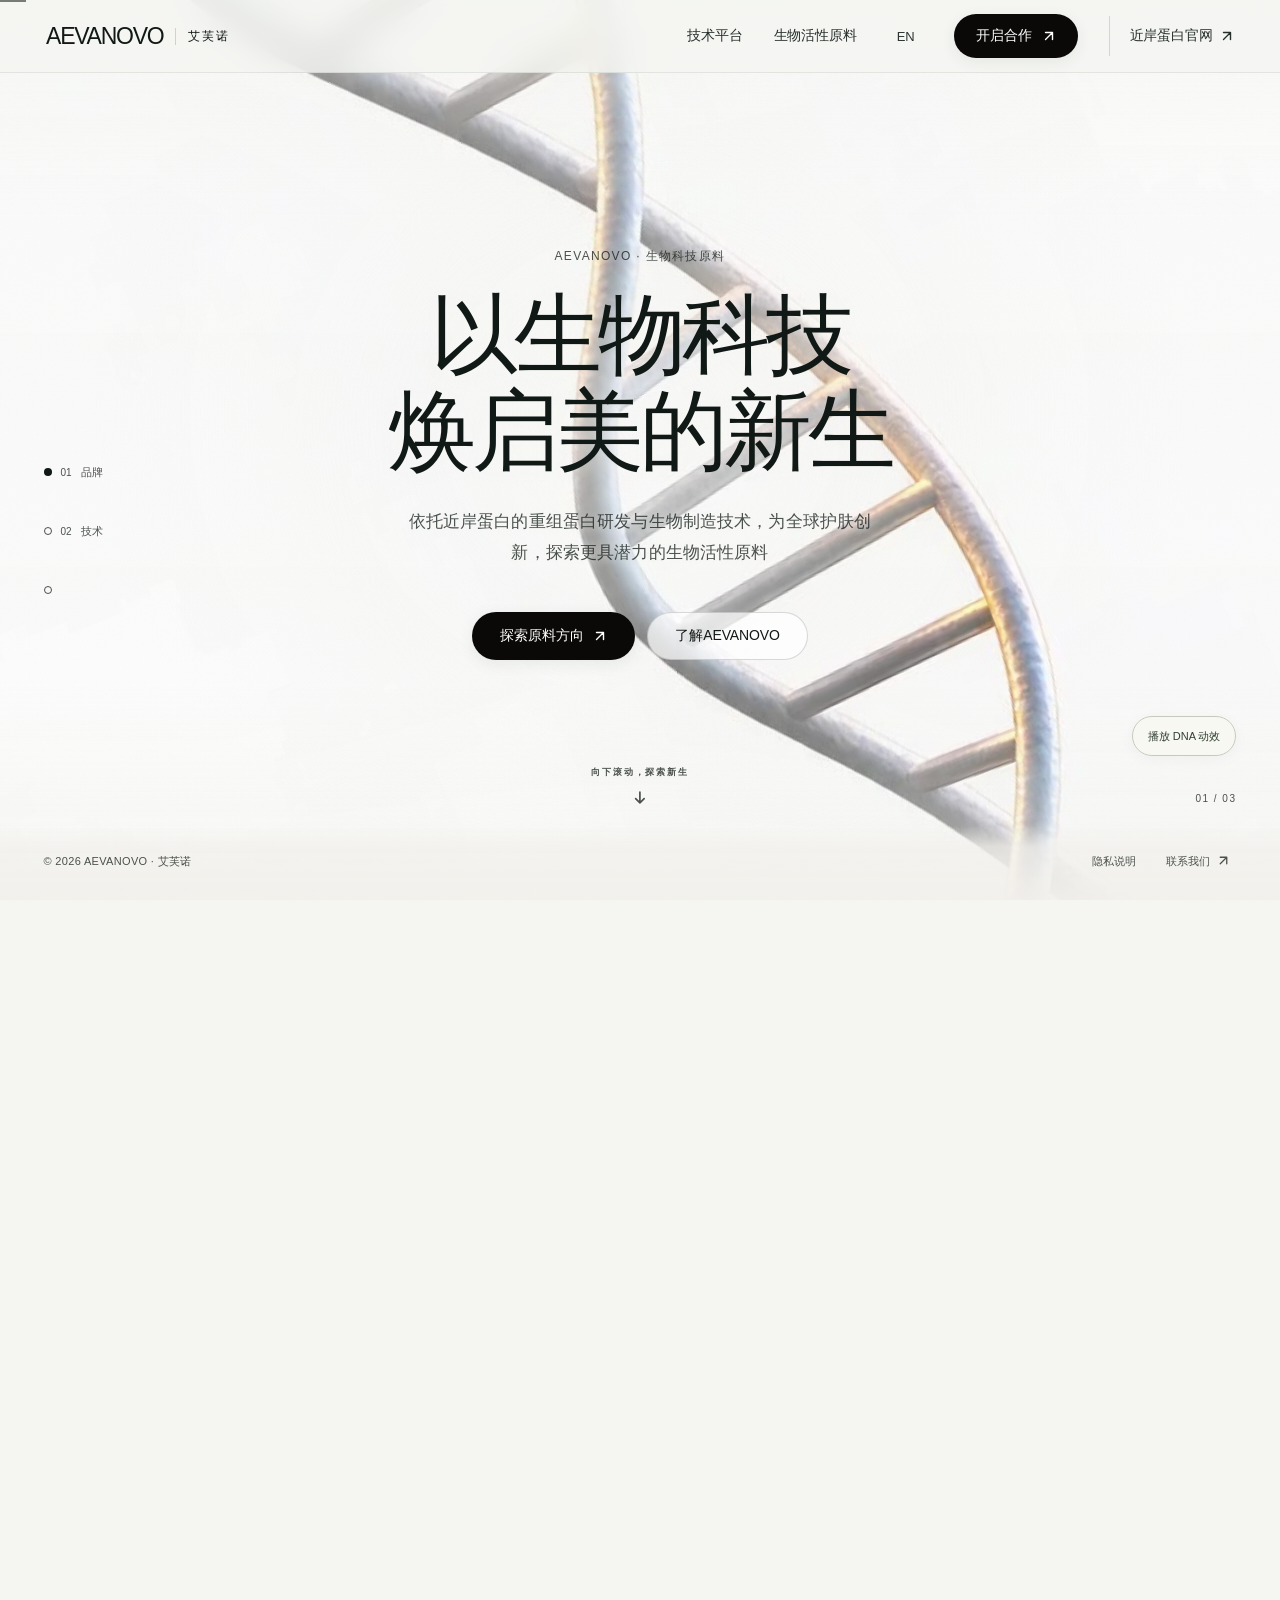
==== index.html @ e42c36a6 "Use supplied artwork as the brand introduction background Display the supplied DNA artwork behind th" ====
<!DOCTYPE html>
<html lang="zh-CN"><head>
<meta charset="UTF-8"><meta name="viewport" content="width=device-width, initial-scale=1, viewport-fit=cover">
<meta name="description" content="AEVANOVO 艾芙诺，依托近岸蛋白重组蛋白研发与生物制造技术，面向全球化妆品、功效护肤及医美原料市场的生物科技原料品牌。">
<title>AEVANOVO 艾芙诺 — Biotechnology, Beautifully Reimagined</title>


<style>
:root{--fg:#0d0c0b;--fg-soft:rgba(13,12,11,.64);--fg-faint:rgba(13,12,11,.48);--shade:#f2f0ec;--rule:rgba(13,12,11,.16);--ease:cubic-bezier(.22,.61,.36,1);--pill-bg:#0a0908;--pill-fg:#fff}*{box-sizing:border-box;margin:0}html{-webkit-text-size-adjust:100%}body{background:var(--shade);color:var(--fg);font-family:'Avenir Next','Helvetica Neue','PingFang SC','Microsoft YaHei',sans-serif;font-weight:400;-webkit-font-smoothing:antialiased;-moz-osx-font-smoothing:grayscale;overflow-x:hidden}button,input,select,textarea{font:inherit}a{color:inherit}button{cursor:pointer}button:focus-visible,a:focus-visible,input:focus-visible,select:focus-visible,textarea:focus-visible{outline:2px solid var(--fg);outline-offset:4px}button{color:var(--fg)}.stage{position:fixed;inset:0;z-index:0;overflow:hidden;background:radial-gradient(ellipse at 55% 40%,#fff8,#e6e1d6)}.stage{--model-rest-angle:-22;--model-rest-zoom:1.16}.stage::after{content:'';position:absolute;inset:0;pointer-events:none;background:radial-gradient(ellipse 38vmax 38vmax at var(--model-light-x,50%) var(--model-light-y,50%),rgba(255,255,255,var(--model-glow,.24)),rgba(255,255,255,0) 70%)}@media(max-width:720px){.stage{--model-rest-angle:-18;--model-rest-zoom:1.10}}.veil{position:absolute;inset:0;pointer-events:none;background:linear-gradient(to bottom,rgba(242,240,236,.62) 0%,rgba(242,240,236,.12) 22%,rgba(242,240,236,.12) 78%,rgba(242,240,236,.66) 100%),radial-gradient(100% 80% at 50% 48%,rgba(242,240,236,0) 0%,rgba(242,240,236,.34) 100%),rgba(242,240,236,.20)}.grain{position:absolute;inset:-50%;opacity:.13;mix-blend-mode:multiply;pointer-events:none;background-image:url("data:image/svg+xml;utf8,%3Csvg xmlns='http://www.w3.org/2000/svg' width='140' height='140'%3E%3Cfilter id='n'%3E%3CfeTurbulence type='fractalNoise' baseFrequency='.85' numOctaves='3'/%3E%3C/filter%3E%3Crect width='140' height='140' filter='url(%23n)' opacity='.5'/%3E%3C/svg%3E")}.chrome{position:fixed;left:0;right:0;top:0;z-index:40;display:flex;align-items:center;justify-content:space-between;gap:12px;padding:max(14px,calc(env(safe-area-inset-top,0px) + 12px)) clamp(16px,3.4vw,44px) 14px;background:linear-gradient(to bottom,rgba(242,240,236,.94) 0%,rgba(242,240,236,.78) 72%,rgba(242,240,236,0) 100%)}.mark{text-decoration:none;display:flex;align-items:center;gap:12px;min-width:0;flex-shrink:1}.mark-name{font-size:23px;font-weight:500;letter-spacing:-.055em}.mark-cn{border-left:1px solid var(--rule);padding-left:12px;font-size:12px;letter-spacing:.15em}.nav{display:flex;align-items:center;gap:clamp(14px,2.4vw,32px);flex-shrink:0}.nav a:not(.pill),.lang{color:var(--fg);text-decoration:none;font-size:13px;letter-spacing:-.008em;opacity:.88;transition:opacity .3s var(--ease)}.lang{background:none;border:0;min-height:38px}.nav a:hover{opacity:1}.pill{display:inline-flex;align-items:center;justify-content:center;gap:15px;height:40px;padding:0 21px;border-radius:999px;background:var(--pill-bg);color:var(--pill-fg);font-size:14px;font-weight:500;letter-spacing:-.008em;text-decoration:none;white-space:nowrap;opacity:1;border:1px solid rgba(10,9,8,.12);box-shadow:0 1px 0 #ffffff1a inset;-webkit-text-fill-color:var(--pill-fg);transition:transform .4s var(--ease),background .3s var(--ease),color .3s var(--ease)}.nav .pill{color:#fff;-webkit-text-fill-color:#fff}.pill:hover,.pill:focus-visible{transform:translateY(-2px);background:#000;color:#fff;-webkit-text-fill-color:#fff}.pill:focus-visible{outline:2px solid var(--fg);outline-offset:2px}.foot{position:fixed;bottom:0;left:0;right:0;z-index:40;display:flex;justify-content:space-between;align-items:center;gap:20px;padding:14px clamp(16px,3.4vw,44px) max(16px,calc(env(safe-area-inset-bottom,0px) + 12px));font-size:10px;line-height:1.45;letter-spacing:.03em;color:var(--fg-soft);background:linear-gradient(to top,rgba(242,240,236,.92) 0%,rgba(242,240,236,.72) 72%,rgba(242,240,236,0) 100%)}.foot button{font-size:10px;background:none;border:0;min-height:36px;color:var(--fg-soft)}.foot-links{display:flex;gap:18px}.meter{position:fixed;top:0;left:0;z-index:50;height:2px;width:100%;transform:scaleX(0);transform-origin:0 50%;background:var(--fg);opacity:.55}.panels{position:fixed;inset:0;z-index:20;pointer-events:none}.panel{position:absolute;inset:0;display:flex;flex-direction:column;align-items:center;justify-content:center;text-align:center;padding:max(104px,calc(env(safe-area-inset-top,0px) + 88px)) clamp(20px,5vw,60px) max(96px,calc(env(safe-area-inset-bottom,0px) + 80px));opacity:0;will-change:opacity,transform}.eyebrow{display:flex;align-items:center;justify-content:center;flex-wrap:wrap;gap:6px 12px;font-size:11px;letter-spacing:.12em;color:var(--fg-soft);margin-bottom:clamp(16px,2vw,22px);max-width:min(65ch,100%);text-align:center}h1,.display{font-weight:400;font-size:clamp(34px,6.9vw,99px);line-height:1.09;letter-spacing:-.045em;max-width:15ch;text-wrap:balance}.sub{margin-top:clamp(18px,2.2vw,28px);font-size:clamp(14px,1.1vw,17px);line-height:1.8;letter-spacing:.008em;color:var(--fg-soft);max-width:min(50ch,100%);text-wrap:pretty}.cta{margin-top:clamp(28px,3.4vw,44px);width:100%;display:flex;justify-content:center;gap:12px}.cta .pill{height:48px;padding:0 27px;font-size:14px;max-width:min(100%,320px)}.secondary{background:#f2f0ec80;color:var(--fg);-webkit-text-fill-color:var(--fg);border-color:var(--rule);box-shadow:none}.side{position:fixed;left:clamp(16px,3.4vw,44px);top:50%;z-index:35;display:flex;flex-direction:column;gap:15px}.dot{display:flex;align-items:center;gap:12px;min-width:36px;min-height:36px;padding:0;border:0;background:none;font-size:10px;color:var(--fg-soft)}.dot:before{content:'';display:block;width:5px;height:5px;border-radius:100%;border:1px solid var(--fg-soft)}.dot.active:before{background:var(--fg)}.dot span{opacity:0;transition:opacity .2s}.dot.active span,.dot:hover span{opacity:1}.folio{position:fixed;right:clamp(16px,3.4vw,44px);bottom:96px;z-index:35;font-size:10px;color:var(--fg-soft);letter-spacing:.15em}.scroll-hint{position:fixed;left:50%;bottom:92px;transform:translateX(-50%);font-size:9px;letter-spacing:.2em;color:var(--fg-soft);z-index:30;pointer-events:none}.scroll-hint span{display:block;margin-top:10px;text-align:center;font-size:16px}.boot{position:fixed;inset:0;z-index:90;display:flex;flex-direction:column;align-items:center;justify-content:center;gap:16px;background:var(--shade);transition:opacity .7s var(--ease),visibility .7s}.boot.done{opacity:0;visibility:hidden}.boot .wordmark{font-size:28px;letter-spacing:-.05em;margin-bottom:20px}.boot p{font-size:10px;letter-spacing:.15em;color:var(--fg-faint)}.bar{width:150px;height:1px;background:var(--rule);overflow:hidden}.bar i{display:block;height:100%;width:100%;background:var(--fg);transform:scaleX(0);transform-origin:0 50%}.skip{border:0;background:none;font-size:11px;color:var(--fg-soft);min-height:36px;margin-top:8px}.track{position:relative;z-index:1;height:420vh;min-height:2400px;pointer-events:none}.modal{border:1px solid var(--rule);background:var(--shade);color:var(--fg);width:min(1000px,calc(100% - 40px));max-height:86dvh;padding:clamp(25px,5vw,60px);margin:auto;box-shadow:0 30px 100px #0002}.modal::backdrop{background:#26231f66;backdrop-filter:blur(12px)}.modal h2{font-weight:400;font-size:clamp(28px,4vw,46px);letter-spacing:-.04em;margin:10px 0 25px;line-height:1.2}.modal .kicker{font-size:10px;letter-spacing:.16em;color:var(--fg-soft)}.close{position:absolute;right:14px;top:10px;width:40px;height:40px;font-size:26px;font-weight:400;background:none;border:0}.intro-copy{font-size:14px;line-height:1.9;color:var(--fg-soft);max-width:630px}.catalog{display:grid;grid-template-columns:repeat(3,1fr);gap:26px;margin-top:35px}.ingredient{border-top:1px solid var(--rule);padding-top:22px}.ingredient .id{font-size:10px;color:var(--fg-faint);letter-spacing:.12em}.ingredient h3{font-size:21px;font-weight:400;margin:22px 0 12px}.ingredient p{font-size:12px;line-height:1.9;color:var(--fg-soft)}.ingredient .tag{display:block;font-size:9px;letter-spacing:.1em;margin:12px 0 22px;color:var(--fg-faint)}.line-button{background:none;border:0;border-bottom:1px solid var(--rule);padding:10px 0;min-height:36px;font-size:12px}.disclaimer{font-size:11px;line-height:1.8;color:var(--fg-soft);border-top:1px solid var(--rule);margin-top:30px;padding-top:18px}.science-grid{display:grid;grid-template-columns:1fr 1fr;gap:30px 45px;margin:32px 0}.science-grid article{border-top:1px solid var(--rule);padding-top:20px}.science-grid h3{font-size:18px;font-weight:400;margin-bottom:12px}.science-grid p{font-size:13px;line-height:1.9;color:var(--fg-soft)}.brand-block{border-left:1px solid var(--rule);padding-left:20px;margin:30px 0;font-size:18px;line-height:1.8}.contact-grid{display:grid;grid-template-columns:1fr 1.1fr;gap:45px;margin-top:30px}.contact-info{font-size:13px;line-height:2;color:var(--fg-soft)}.contact-info strong{font-weight:500;color:var(--fg)}.form{display:grid;grid-template-columns:1fr 1fr;gap:20px}label{font-size:12px;line-height:1.6}input,select,textarea{width:100%;background:#f2f0ec;border:0;border-bottom:1px solid var(--rule);padding:12px 0;color:var(--fg);font-size:13px;margin-top:4px;border-radius:0}textarea{min-height:80px;resize:vertical}select option{background:var(--shade)}.full{grid-column:1/-1}.output{display:none;font-size:12px;line-height:1.8;border:1px solid var(--rule);padding:16px;white-space:pre-wrap;margin-top:20px}.output.show{display:block}.form-note{font-size:10px;line-height:1.8;color:var(--fg-soft);margin-top:14px}.editor-only{display:none}.file-mode .editor-only{display:inline-block}.edit-fields{display:grid;grid-template-columns:1fr 1fr;gap:22px;margin:30px 0}.edit-fields textarea{min-height:110px;border:1px solid var(--rule);padding:12px}.editor-actions{display:flex;flex-wrap:wrap;gap:12px;position:sticky;bottom:0;background:var(--shade);padding:14px 0}.noscript{position:fixed;z-index:100;inset:0;background:var(--shade);padding:20vh 10vw;text-align:center;line-height:2}.media-failed .stage:before{content:'';position:absolute;width:55vmin;height:55vmin;left:55%;top:48%;transform:translate(-50%,-50%) rotate(-30deg);border-radius:50%;border:1px solid #c9c0ae;background:radial-gradient(circle at 30% 20%,#fff9,#e0d8c566,#a69c8533);box-shadow:inset -15px -30px 70px #aba38e44,20px 30px 90px #b4ad9633}.media-failed .veil{background:#f2f0ec66}@media(max-width:900px){.veil{background:linear-gradient(to bottom,rgba(242,240,236,.72) 0%,rgba(242,240,236,.18) 24%,rgba(242,240,236,.18) 76%,rgba(242,240,236,.74) 100%),radial-gradient(100% 80% at 50% 48%,rgba(242,240,236,0) 0%,rgba(242,240,236,.40) 100%),rgba(242,240,236,.24)}.side{left:16px}.dot span{display:none}.catalog{gap:16px}.contact-grid{gap:25px}}@media(max-width:720px){.nav a:not(.pill){display:none}.mark-name{font-size:19px}.mark-cn{display:none}.nav{gap:12px}.nav .pill{height:38px;padding:0 16px;font-size:12px}h1,.display{max-width:12ch;font-size:clamp(30px,8vw,52px);line-height:1.2}.sub{font-size:14px;max-width:31ch;line-height:1.8}.panel{padding:max(92px,calc(env(safe-area-inset-top,0px) + 76px)) 28px max(88px,calc(env(safe-area-inset-bottom,0px) + 72px))}.foot{font-size:9px}.foot .support{display:none}.foot-links{gap:10px}.side{top:auto;bottom:90px;left:20px;gap:5px}.dot{min-height:25px}.folio{bottom:90px;font-size:9px}.scroll-hint{bottom:92px;font-size:8px}.modal{width:calc(100% - 20px);max-height:90dvh;padding:32px 22px}.catalog,.science-grid,.contact-grid,.edit-fields{grid-template-columns:1fr}.catalog{gap:24px}.contact-grid{gap:25px}.form{gap:18px}.ingredient h3{margin-top:15px}.cta{flex-wrap:wrap}.cta .pill{height:44px;font-size:13px}.modal h2{font-size:32px}}@media(max-width:420px){.nav .pill{height:36px;padding:0 14px;font-size:11px}.mark-name{font-size:17px}.lang{font-size:11px}.nav{gap:8px}h1,.display{max-width:11ch;font-size:clamp(28px,8.9vw,40px)}.eyebrow{font-size:9px;letter-spacing:.06em;max-width:30ch}.cta .pill{max-width:280px;height:44px;padding:0 20px;font-size:12px}.foot{gap:8px}.foot-links{gap:6px}.form{grid-template-columns:1fr}.full{grid-column:auto}}@media(max-height:520px) and (orientation:landscape){.panel{padding:max(72px,calc(env(safe-area-inset-top,0px) + 56px)) 24px max(64px,calc(env(safe-area-inset-bottom,0px) + 48px))}h1,.display{font-size:clamp(28px,8vh,44px)}.sub{margin-top:12px;font-size:12px}.cta{margin-top:16px}.scroll-hint{display:none}.side{display:none}}@media(prefers-reduced-motion:reduce){.pill{transition:none}.boot{transition:none}}

.portfolio-links{display:flex;align-items:center;justify-content:center;flex-wrap:wrap;gap:4px 20px;max-width:780px;margin-top:22px}.portfolio-links a{font-size:11px;letter-spacing:.02em;min-height:36px;padding:8px 0;text-decoration:none;border-bottom:1px solid var(--rule);transition:color .2s}.portfolio-links a:hover{color:#000;border-color:var(--fg)}#ingredients-title~.cta{margin-top:24px}#catalog{width:min(920px,calc(100% - 40px))}.portfolio-list{margin-top:30px}.portfolio-row{border-top:1px solid var(--rule)}.portfolio-row:last-child{border-bottom:1px solid var(--rule)}.portfolio-row summary{list-style:none;display:grid;grid-template-columns:45px 1fr 24px;gap:16px;align-items:center;cursor:pointer;padding:22px 0;min-height:60px}.portfolio-row summary::-webkit-details-marker{display:none}.portfolio-number{font-size:11px;color:var(--fg-soft);align-self:start;padding-top:5px}.portfolio-title h3{font-size:24px;font-weight:400;letter-spacing:-.025em;margin:0;line-height:1.25}.portfolio-english{display:block;font-size:9px;letter-spacing:.12em;color:var(--fg-soft);margin-top:9px}.portfolio-toggle{font-size:22px;text-align:center;line-height:1;transition:transform .2s}.portfolio-row[open] .portfolio-toggle{transform:rotate(45deg)}.portfolio-content{padding:0 40px 26px 61px}.portfolio-content>p{font-size:13px;line-height:1.9;color:var(--fg-soft);max-width:620px}.portfolio-bottom{display:flex;align-items:center;justify-content:space-between;gap:20px;margin-top:15px}.portfolio-bottom .tag{font-size:9px;letter-spacing:.09em;color:var(--fg-soft)}.portfolio-bottom .line-button{flex-shrink:0}.portfolio-row:focus-within{background:#fff3}
@media(max-width:720px){.portfolio-links{max-width:340px;gap:3px 15px;margin-top:15px}.portfolio-links a{font-size:10px;min-height:36px}#ingredients-title~.sub{margin-top:18px}#ingredients-title~.cta{margin-top:20px}#catalog{width:calc(100% - 20px)}.portfolio-row summary{grid-template-columns:25px 1fr 20px;gap:10px;padding:19px 0}.portfolio-title h3{font-size:20px}.portfolio-english{font-size:8px;letter-spacing:.08em;line-height:1.6}.portfolio-content{padding:0 10px 24px 35px}.portfolio-bottom{align-items:start;flex-direction:column;gap:10px}.portfolio-list{margin-top:24px}}
@media(max-width:420px){.portfolio-links{gap:2px 12px;max-width:270px}.portfolio-links a{font-size:10px}.portfolio-title h3{font-size:18px}#ingredients-title~.sub{font-size:12px}#ingredients-title~.cta{margin-top:16px}.portfolio-content>p{font-size:12px}}
@media(max-height:520px) and (orientation:landscape){.portfolio-links{gap:0 15px;margin-top:8px}.portfolio-links a{font-size:10px;min-height:32px}#ingredients-title~.cta{margin-top:12px}}
#catalog>.close{position:sticky;top:0;float:right;margin:-14px -12px 0 0;z-index:2;background:var(--shade);border-radius:50%}
.admin-entry{font-size:10px;display:inline-flex;align-items:center;min-height:36px;text-decoration:none;color:var(--fg-soft)}

.cms-image{display:block;width:100%;max-height:300px;object-fit:contain;border-radius:12px;margin:20px 0 24px;background:rgba(255,255,255,.35)}

/* Parent company website: visible in the top navigation at every screen size. */
.chrome .nav>a.company-link{display:inline-flex;align-items:center;gap:7px;min-height:40px;padding-left:20px;border-left:1px solid var(--rule);white-space:nowrap}
@media(max-width:720px){.chrome .nav>a.company-link{display:inline-flex;padding-left:9px;gap:5px;font-size:11px;min-height:44px}}
@media(max-width:600px){.nav>.pill{display:none}}

/* Four core technology platforms — original supplied artwork, editorial layout. */
#platform{--platform-accent:#a74c25;width:min(1200px,calc(100% - 48px));max-width:none;max-height:calc(100dvh - 48px);padding:0;background:#f7f6f1;overflow-y:auto;overscroll-behavior:contain;scrollbar-gutter:stable;border-color:#d6d7cf}
#platform .platform-bar{position:sticky;top:0;z-index:5;display:flex;align-items:center;justify-content:space-between;gap:20px;min-height:62px;padding:8px clamp(22px,4vw,56px);border-bottom:1px solid #ddded6;background:#f7f6f1f5;backdrop-filter:blur(12px)}
#platform .platform-bar>span{display:flex;align-items:center;gap:12px;font-size:11px;letter-spacing:.08em;color:#50554d}
#platform .platform-bar>span>span:first-child{color:#a6a99e}
#platform .close{position:static;width:44px;height:44px;display:grid;place-items:center;flex-shrink:0;border:1px solid #dadbd3;border-radius:50%;background:#fafaf6}
#platform .close svg{width:18px;height:18px;fill:none;stroke:currentColor;stroke-width:1.3}
#platform .platform-wrap{padding:0 clamp(22px,4vw,56px)}
#platform .platform-hero{display:grid;grid-template-columns:.9fr 1.1fr;gap:clamp(32px,5vw,72px);padding:54px 0 52px;align-items:start}
#platform .platform-hero>div{width:100%;min-width:0}
#platform .kicker{max-width:none;font-size:10px;line-height:1.6;letter-spacing:.13em;color:#6d7169}
#platform h2{max-width:none;margin:20px 0 0;font-size:clamp(35px,4.2vw,55px);line-height:1.2;font-weight:400;letter-spacing:-.045em;text-wrap:balance}
#platform .platform-intro{font-size:14px;line-height:2.05;color:#51574e;padding-top:3px;text-align:justify;overflow-wrap:anywhere}
#platform .platform-overview{border-top:1px solid #d7d9cf;padding:30px 0 0}
#platform #platform-core-title{font-size:clamp(25px,3vw,34px);line-height:1.35;letter-spacing:-.035em;font-weight:400;margin:10px 0 15px}
#platform .platform-overview-copy{max-width:740px;font-size:14px;line-height:1.95;color:#596052}
#platform .platform-jumps{display:grid;grid-template-columns:repeat(4,minmax(0,1fr));margin:27px 0 0;border-top:1px solid #d7d9cf;border-bottom:1px solid #d7d9cf}
#platform .platform-jumps button{display:flex;align-items:center;gap:10px;min-width:0;min-height:68px;border:0;background:transparent;font-size:12px;line-height:1.65;text-align:left;padding:12px 14px;color:#394033;transition:background .2s ease}
#platform .platform-jumps button+button{border-left:1px solid #d7d9cf}
#platform .platform-jumps button:hover{background:#ecefe4}
#platform .platform-jump-number{font-size:10px;color:var(--platform-accent);font-variant-numeric:tabular-nums;flex-shrink:0}
#platform .platform-jumps svg{margin-left:auto;width:14px;height:14px;flex-shrink:0;fill:none;stroke:currentColor;stroke-width:1.2}
#platform .platform-story{display:grid;grid-template-columns:minmax(0,1fr) minmax(0,1fr);gap:clamp(28px,4vw,56px);padding:44px 0 48px;align-items:start;border-bottom:1px solid #d7d9cf;scroll-margin-top:86px}
#platform .platform-story:nth-child(even) .platform-figure{order:2}
#platform .platform-figure{margin:0;min-width:0;padding-top:6px}
#platform .platform-picture{aspect-ratio:16/9;position:relative;overflow:hidden;background:#e9eeef}
#platform .platform-picture img{display:block;position:absolute;width:201.5%;height:201.5%;max-width:none;object-fit:fill;left:0;top:0}
#platform .platform-picture[data-quadrant="1"] img,#platform .platform-picture[data-quadrant="3"] img{left:auto;right:0}
#platform .platform-picture[data-quadrant="2"] img,#platform .platform-picture[data-quadrant="3"] img{top:auto;bottom:0}
#platform figcaption{display:flex;justify-content:space-between;gap:14px;margin-top:12px;color:#74786f;font-size:9px;line-height:1.5;letter-spacing:.12em}
#platform .platform-copy{min-width:0}
#platform .platform-number{display:block;font-size:11px;letter-spacing:.12em;color:var(--platform-accent);font-variant-numeric:tabular-nums;margin-bottom:14px}
#platform .platform-copy h3{font-size:clamp(22px,2.2vw,28px);font-weight:400;letter-spacing:-.035em;line-height:1.4;overflow-wrap:anywhere;outline-offset:6px}
#platform .platform-english{font-size:10px;line-height:1.65;color:#68705f;margin-top:7px;letter-spacing:.03em}
html[lang="en"] #platform .platform-english{display:none}
#platform .platform-tagline{color:var(--platform-accent);font-size:15px;line-height:1.75;margin:22px 0 14px}
#platform .platform-description{font-size:14px;line-height:2;color:#4f5749;overflow-wrap:anywhere}
#platform .platform-keywords{border-top:1px solid #dde0d4;padding-top:16px;margin-top:23px}
#platform .platform-keywords-label{display:block;font-size:9px;letter-spacing:.1em;color:#767d6e;margin-bottom:8px}
#platform .platform-keywords p{font-size:11px;line-height:1.9;color:#555d4c;overflow-wrap:anywhere}
#platform .platform-outro{display:flex;justify-content:space-between;align-items:center;gap:30px;padding:40px 0 45px}
#platform .platform-outro h3{font-size:23px;font-weight:400;line-height:1.5;letter-spacing:-.025em;margin-top:10px}
#platform .platform-outro .pill{min-height:46px;height:auto;white-space:normal;padding:12px 22px;text-align:center;flex-shrink:0}
@media(max-width:900px){#platform .platform-jumps{grid-template-columns:repeat(2,minmax(0,1fr))}#platform .platform-jumps button:nth-child(3){border-left:0}#platform .platform-jumps button:nth-child(n+3){border-top:1px solid #d7d9cf}#platform .platform-hero{grid-template-columns:1fr;gap:25px}#platform .platform-intro{max-width:800px}#platform .platform-story{gap:28px}}
@media(max-width:720px){#platform{width:calc(100% - 16px);max-height:calc(100dvh - 24px)}#platform .platform-bar{padding:8px 20px;min-height:60px}#platform .platform-bar>span{font-size:10px;gap:9px}#platform .platform-wrap{padding:0 22px}#platform .platform-hero{display:flex;flex-direction:column;gap:23px;padding:32px 0 30px}#platform h2{font-size:35px;line-height:1.22;margin-top:17px}#platform .platform-intro{font-size:14px;line-height:2;text-align:left;padding:0}#platform .platform-overview{padding-top:25px}#platform #platform-core-title{font-size:26px}#platform .platform-overview-copy{font-size:13px;line-height:1.95}#platform .platform-jumps{margin-top:22px}#platform .platform-jumps button{min-height:65px;padding:10px 8px;gap:7px;font-size:11px}#platform .platform-jumps svg{width:12px;height:12px}#platform .platform-story{display:flex;flex-direction:column;gap:24px;padding:30px 0 34px;scroll-margin-top:80px}#platform .platform-story:nth-child(even) .platform-figure{order:0}#platform .platform-figure{width:100%;padding:0}#platform .platform-picture{aspect-ratio:16/9}#platform .platform-copy h3{font-size:23px}#platform .platform-english{font-size:10px}#platform .platform-number{margin-bottom:10px}#platform .platform-tagline{font-size:15px;margin-top:19px}#platform .platform-description{font-size:14px;line-height:2}#platform .platform-keywords p{font-size:11px}#platform .platform-outro{align-items:flex-start;flex-direction:column;gap:23px;padding:32px 0}#platform .platform-outro h3{font-size:22px}}


/* Supplied artwork as the brand dialog background; copy stays in the reading layer. */
#brand.has-brand-background{background-color:#f8f9f6;background-image:linear-gradient(90deg,rgba(248,249,246,.96) 0%,rgba(248,249,246,.91) 40%,rgba(248,249,246,.70) 68%,rgba(248,249,246,.25) 100%),var(--brand-background);background-size:cover;background-position:center;background-repeat:no-repeat}
#brand.has-brand-background .intro-copy{color:#424b42}
#brand.has-brand-background .kicker{color:#5a6559}
#brand.has-brand-background .brand-block{color:#263426;border-color:#aeb8a3}
#brand.has-brand-background .close{background:#fafbf7dc;border:1px solid #d8ded2}
@media(max-width:720px){#brand.has-brand-background{background-image:linear-gradient(90deg,rgba(248,249,246,.93) 0%,rgba(248,249,246,.88) 55%,rgba(248,249,246,.68) 100%),var(--brand-background);background-position:100% center}}

</style><style id="site-refinement">

/* AEVANOVO refinement: clearer reading, navigation and enquiry flow. */
:root{--fg:#111916;--fg-soft:rgba(17,25,22,.75);--fg-faint:rgba(17,25,22,.60);--shade:#f5f6f2;--rule:rgba(17,25,22,.16)}
.stage{background:#f5f6f2}.grain{opacity:.03}
.veil{background:radial-gradient(ellipse 52% 68% at 50% 46%,rgba(245,246,242,.60) 0%,rgba(245,246,242,.28) 48%,rgba(245,246,242,0) 82%),linear-gradient(to bottom,rgba(245,246,242,.66),rgba(245,246,242,.05) 24%,rgba(245,246,242,.06) 76%,rgba(245,246,242,.78))}
.chrome{padding:14px clamp(20px,3.6vw,48px);background:rgba(245,246,242,.82);backdrop-filter:blur(14px);border-bottom:1px solid rgba(17,25,22,.08)}
.nav a:not(.pill){position:relative;display:inline-flex;align-items:center;min-height:44px;font-size:14px;opacity:.9}
.nav a[data-chapter][aria-current="page"]:after{content:'';position:absolute;left:0;right:0;bottom:3px;height:1px;background:var(--fg)}
.pill{min-height:44px;transition:transform .25s var(--ease),background .25s,color .25s;box-shadow:0 4px 16px #17261a12}
.lang{min-height:44px;min-width:36px}.secondary{background:rgba(255,255,255,.72);color:var(--fg);-webkit-text-fill-color:var(--fg);box-shadow:none}.secondary:hover{background:rgba(255,255,255,.94);color:var(--fg);-webkit-text-fill-color:var(--fg)}
h1,.display{letter-spacing:-.045em;text-shadow:0 1px 22px #f5f6f288}.sub{font-size:clamp(15px,1.3vw,18px);line-height:1.85;max-width:51ch;text-shadow:0 1px 8px #f5f6f2aa}
.eyebrow{font-size:12px;letter-spacing:.11em;color:var(--fg-soft)}.cta{gap:12px}.foot{font-size:11px}.foot button{font-size:11px;min-height:44px}
.dot{min-height:44px;gap:9px}.dot:before{width:6px;height:6px}.dot .dot-name{font-size:11px;letter-spacing:.02em}.dot.active .dot-name{opacity:1}.dot-index{font-variant-numeric:tabular-nums}
.portfolio-links{gap:8px;max-width:840px}.portfolio-links a{min-height:44px;padding:10px 15px;font-size:12px;line-height:1.7;border:1px solid var(--rule);border-radius:999px;background:#ffffff80;transition:background .2s,border-color .2s,transform .2s}.portfolio-links a:hover{background:#fff;transform:translateY(-2px)}
.modal{background:#f8f9f6;border:1px solid #ffffffb3;border-radius:24px;width:min(1020px,calc(100% - 48px));padding:clamp(30px,4.2vw,54px);max-height:88dvh;overflow-y:auto;overscroll-behavior:contain;box-shadow:0 24px 96px #1320192b,0 2px 8px #1320190d;scrollbar-width:thin;scrollbar-color:#b5beb5 transparent}
.modal::backdrop{background:#17211b55;backdrop-filter:blur(9px)}.modal[open]{animation:dialog-enter .34s var(--ease) both}.modal::-webkit-scrollbar{width:8px}.modal::-webkit-scrollbar-thumb{background:#b5beb5;border-radius:12px;border:2px solid #f8f9f6}
@keyframes dialog-enter{from{opacity:0;transform:translateY(16px) scale(.985)}to{opacity:1;transform:translateY(0) scale(1)}}
.close{position:sticky;top:0;float:right;margin:-12px -12px 0 12px;right:auto;width:44px;height:44px;min-width:44px;z-index:3;border:1px solid var(--rule);border-radius:50%;background:#f8f9f6e8;backdrop-filter:blur(10px);line-height:1;transition:background .2s,transform .2s}.close:hover{background:#fff;transform:rotate(90deg)}
.modal .kicker{font-size:11px;letter-spacing:.14em}.modal h2{font-size:clamp(30px,3.5vw,46px);line-height:1.3;margin:12px 0 24px;max-width:calc(100% - 40px)}.intro-copy,.science-grid p{font-size:15px;line-height:1.85}.science-grid{gap:26px 40px}.science-grid h3{font-size:20px;line-height:1.4}.science-grid article{padding-top:22px}.brand-block{font-size:20px}
#catalog{width:min(940px,calc(100% - 48px))}.portfolio-list{margin-top:26px}.portfolio-row summary{grid-template-columns:36px 1fr 36px;gap:16px;padding:18px 8px;min-height:80px;border-radius:10px;transition:background .2s}.portfolio-row summary:hover{background:#ffffffb3}.portfolio-number{padding:0;align-self:center;display:grid;place-items:center;width:30px;height:30px;border-radius:50%;background:#e8ede7;color:#344138;font-variant-numeric:tabular-nums}
.portfolio-title h3{font-size:25px;line-height:1.3}.portfolio-english{font-size:10px;line-height:1.4;letter-spacing:.12em;margin-top:6px}.portfolio-toggle{display:grid;place-items:center;width:32px;height:32px;border:1px solid var(--rule);border-radius:50%;font-size:20px}.portfolio-row[open]{background:#ffffff66}.portfolio-content{padding:2px 16px 22px 60px}.portfolio-content>p{font-size:15px;line-height:1.85}.portfolio-bottom{gap:18px;flex-wrap:wrap;margin-top:14px}.portfolio-bottom .tag{font-size:11px;line-height:1.7}.line-button{min-height:44px;font-size:13px;color:var(--fg)}.disclaimer{font-size:12px;line-height:1.85}
.contact-grid{gap:40px;grid-template-columns:.9fr 1.15fr}.contact-info{font-size:15px;line-height:1.85}.business-contact{display:block;margin-top:14px;color:var(--fg);font-size:14px;line-height:1.7;overflow-wrap:anywhere;text-decoration-thickness:1px;text-underline-offset:4px}.business-contact[href]{text-decoration:underline;text-decoration-color:#bdc7bd}.business-contact[href]:hover{text-decoration-color:var(--fg)}#businessContacts br{display:none}.form{gap:18px}.form label{font-size:13px;font-weight:500}.form input,.form select,.form textarea{background:#fff;border:1px solid #cbd3ca;border-radius:10px;padding:13px 14px;margin-top:8px;font-size:14px;min-height:48px;transition:border-color .2s,box-shadow .2s}.form textarea{min-height:108px}.form input:focus,.form select:focus,.form textarea:focus{outline:0;border-color:#697c69;box-shadow:0 0 0 3px #6f856f1a}.form-note{font-size:12px;line-height:1.75}.form .pill{min-height:48px}.output{background:#fff;border:1px solid #cbd3ca;border-radius:14px;padding:20px;font-size:13px;line-height:1.85;overflow-wrap:anywhere}.output .pill{margin:16px 12px 0 0}.output .line-button{margin-top:8px}.output.show{animation:dialog-enter .25s var(--ease) both}
.mobile-menu-button,.mobile-menu-panel{display:none}.media-failed .stage:before{display:none}
#contact{padding:36px 44px;max-height:90dvh}#contact h2{font-size:clamp(30px,3vw,42px);margin:12px 0 20px}#contact .contact-grid{margin-top:20px}#contact .form{gap:14px}#contact textarea{min-height:92px}
@media(max-width:720px){
#contact{padding:26px 22px;max-height:90dvh}#contact h2{font-size:29px}
.chrome{padding:max(12px,calc(env(safe-area-inset-top,0px) + 10px)) 16px 12px}.mark-name{font-size:19px}.nav{gap:6px}.nav a:not(.pill){display:none}.nav .pill{min-height:44px;font-size:12px;padding:0 15px}.lang{font-size:12px;min-width:30px}.mobile-menu-button{display:inline-flex;align-items:center;justify-content:center;min-height:44px;padding:0 8px;border:0;background:none;font-size:12px;color:var(--fg)}
.mobile-menu-panel{position:fixed;z-index:60;top:max(78px,calc(env(safe-area-inset-top,0px) + 68px));left:16px;right:16px;display:grid;gap:2px;padding:12px;background:#f8f9f6f5;border:1px solid var(--rule);border-radius:18px;box-shadow:0 16px 40px #13201920;backdrop-filter:blur(18px);animation:dialog-enter .25s var(--ease)}.mobile-menu-panel[hidden]{display:none}.mobile-menu-panel a{display:block;min-height:44px;padding:12px 14px;text-decoration:none;font-size:15px;border-radius:9px}.mobile-menu-panel a:hover,.mobile-menu-panel a[aria-current="page"]{background:#e8ede7}
.panel{padding:96px 24px 140px}h1,.display{width:100%;max-width:none;font-size:clamp(29px,8.2vw,42px);line-height:1.25;letter-spacing:-.045em;word-break:keep-all;overflow-wrap:normal}.eyebrow{font-size:10px;letter-spacing:.08em;margin-bottom:16px;max-width:100%}.sub{font-size:14px;line-height:1.8;max-width:100%;margin-top:18px}.cta{margin-top:25px;gap:10px}.cta .pill{min-height:44px;height:auto;padding:11px 18px;font-size:12px;max-width:100%}.portfolio-links{gap:6px;margin-top:18px;max-width:100%}.portfolio-links a{padding:8px 11px;font-size:11px;min-height:44px}#ingredients-title~.cta{margin-top:18px}
.side{left:50%;top:auto;bottom:max(80px,calc(env(safe-area-inset-bottom,0px) + 74px));transform:translateX(-50%);flex-direction:row;gap:4px;padding:5px;border:1px solid var(--rule);border-radius:999px;background:#f8f9f6df;backdrop-filter:blur(14px);box-shadow:0 4px 18px #17261a0a}.dot{gap:0;min-height:44px;min-width:66px;padding:0 12px;border-radius:999px}.dot:before,.dot .dot-index{display:none}.dot .dot-name{display:inline;opacity:1;font-size:11px;white-space:nowrap}.dot.active{background:var(--fg);color:#fff}.dot.active .dot-name{color:#fff}.folio,.scroll-hint{display:none}.foot{padding:10px 16px max(10px,env(safe-area-inset-bottom,0px));font-size:9px;gap:10px;background:#f5f6f2dd}.foot button{font-size:10px}.foot-links{gap:8px}
.veil{background:radial-gradient(ellipse 82% 62% at 50% 43%,rgba(245,246,242,.66),rgba(245,246,242,.30) 58%,rgba(245,246,242,0) 90%),linear-gradient(to bottom,rgba(245,246,242,.6),rgba(245,246,242,.05) 27%,rgba(245,246,242,.08) 72%,rgba(245,246,242,.86))}
.modal,#catalog{width:calc(100% - 24px);max-height:90dvh;padding:26px 22px;border-radius:20px}.close{margin:-10px -8px 0 8px}.modal h2{font-size:29px;line-height:1.3;max-width:calc(100% - 20px)}.modal .kicker{font-size:10px;line-height:1.6;max-width:calc(100% - 50px)}.contact-grid,.science-grid{grid-template-columns:1fr;gap:26px}.contact-info{font-size:14px}.form{grid-template-columns:1fr}.form .full{grid-column:auto}.portfolio-row summary{grid-template-columns:30px 1fr 30px;gap:10px;padding:16px 0;min-height:78px}.portfolio-title h3{font-size:21px}.portfolio-english{font-size:9px;letter-spacing:.07em}.portfolio-toggle{width:28px;height:28px}.portfolio-content{padding:0 0 22px 40px}.portfolio-content>p{font-size:14px}.portfolio-bottom{display:block}.portfolio-bottom .tag{display:block;margin-bottom:6px}.portfolio-number{width:26px;height:26px;font-size:10px}.intro-copy,.science-grid p{font-size:14px}.business-contact{font-size:14px}
}
@media(max-width:360px){.cta .pill{padding:11px 12px;font-size:11px}.nav>.pill{display:none}.mark-name{font-size:18px}.panel{padding-left:22px;padding-right:22px}.foot{padding-left:12px;padding-right:12px}.foot-links{gap:4px}.modal h2{font-size:26px}.side{bottom:78px}.dot{min-width:62px}}
@media(max-height:560px) and (orientation:landscape){.side,.scroll-hint{display:none}.panel{padding:82px 30px 70px}h1,.display{font-size:38px}.sub{font-size:13px;margin-top:12px}.cta{margin-top:18px}}
@media(prefers-reduced-motion:reduce){.modal[open],.mobile-menu-panel,.output.show{animation:none}.close,.portfolio-row summary,.portfolio-links a{transition:none}}


/* Immediate original DNA poster; video loads independently of the page. */
.panels > .panel:first-child{opacity:1;pointer-events:auto}
.stage{background:radial-gradient(ellipse at 60% 36%,#ffffff,#f2f4ef 64%,#e8ede4)}
.stage .dna-model{position:absolute;top:50%;left:50%;width:var(--model-width,140vw);height:var(--model-height,170vh);transform:translate(-50%,-50%) translate3d(var(--model-x,0px),var(--model-y,0px),0) perspective(1400px) rotateX(var(--model-tilt-x,0deg)) rotateY(var(--model-tilt-y,0deg)) rotateZ(var(--model-angle,-22deg)) scale(var(--model-zoom,1.16));transform-origin:center;pointer-events:none;will-change:transform}
.stage::after{opacity:.75}
.model-poster,.model-video{object-fit:cover}.model-video{opacity:0}.video-ready .model-video{opacity:1}.video-ready .model-poster{visibility:hidden}
.inline-arrow{display:inline-block;width:14px;height:14px;vertical-align:-2px;fill:none;stroke:currentColor;stroke-width:1.6;stroke-linecap:round;stroke-linejoin:round;flex-shrink:0;pointer-events:none}
.pill .inline-arrow{margin-left:0}.line-button .inline-arrow,.foot .inline-arrow{margin-left:4px;width:13px;height:13px}.scroll-hint .inline-arrow{width:17px;height:17px}.pill{gap:10px}
@media(max-width:720px){.inline-arrow{width:13px;height:13px}.nav .pill{gap:7px}.cta .pill{gap:8px}.grain{display:none}}
</style>
<style>

.cms-picture{position:relative;display:block;overflow:hidden;background:#f1ede7;border-radius:10px;margin:0}
.cms-picture>img{display:block;width:100%;height:auto;aspect-ratio:4/3;object-fit:cover;border-radius:0;margin:0}
.cms-picture.is-composite{aspect-ratio:calc(var(--crop-w)/var(--crop-h))}
.cms-picture.is-composite>img{position:absolute;width:calc(1536 / var(--crop-w) * 100%);height:auto;max-width:none;max-height:none;aspect-ratio:1536/1024;left:calc(-1 * var(--crop-x) / var(--crop-w) * 100%);top:calc(-1 * var(--crop-y) / var(--crop-h) * 100%);object-fit:fill}
[data-composite="collagen"]{--crop-x:0;--crop-y:0;--crop-w:765;--crop-h:505}
[data-composite="pdrn"]{--crop-x:772;--crop-y:0;--crop-w:764;--crop-h:505}
[data-composite="functional"]{--crop-x:0;--crop-y:513;--crop-w:508;--crop-h:511}
[data-composite="actives"]{--crop-x:516;--crop-y:513;--crop-w:506;--crop-h:511}
[data-composite="development"]{--crop-x:1029;--crop-y:513;--crop-w:507;--crop-h:511}

/* Image-led ingredient portfolio, using the customer's original five-panel artwork. */
#catalog{--portfolio-accent:#ac572e;width:min(1160px,calc(100% - 64px));padding:38px 48px 32px;border-radius:22px;background:#faf9f5;max-height:90dvh}
#catalog:focus{outline:none}
#catalog>.close{top:0;margin:-18px -27px 0 0;width:40px;height:40px;background:#efede7;border:1px solid #dedbd2;color:#37372f}
#catalog>.kicker{color:var(--portfolio-accent);letter-spacing:.16em;font-size:10px;padding-right:25px}
#catalog>h2{font-size:40px;letter-spacing:-.04em;line-height:1.25;margin:15px 0 13px}
#catalog>.intro-copy{font-size:14px;line-height:1.8;max-width:650px}
#catalog .portfolio-list{margin-top:32px}
#catalog .portfolio-row{border-top:1px solid #dedbd2;border-radius:0;background:transparent}
#catalog .portfolio-row:last-child{border-bottom:1px solid #dedbd2}
#catalog .portfolio-row summary{grid-template-columns:28px 112px minmax(0,1fr) 32px;gap:22px;min-height:105px;padding:18px 44px 18px 0;border-radius:0;background:transparent}
#catalog .portfolio-row summary:hover .portfolio-title h3{color:var(--portfolio-accent)}
#catalog .portfolio-number{align-self:center;display:block;background:none;color:var(--portfolio-accent);font-size:11px;letter-spacing:.07em;width:auto;height:auto;border-radius:0;padding:0;font-variant-numeric:tabular-nums}
#catalog .portfolio-title{min-width:0}
#catalog .portfolio-title h3{font-size:26px;line-height:1.35;letter-spacing:-.025em;overflow-wrap:anywhere;hyphens:auto;transition:color .2s}
#catalog .portfolio-english{font-size:11px;letter-spacing:.035em;line-height:1.6;color:#77756e;margin-top:7px;text-transform:none;overflow-wrap:anywhere}
#catalog .portfolio-toggle{width:30px;height:30px;border:1px solid #d5d2c8;background:none;color:#68685e;transform:none;transition:transform .25s ease}
#catalog .portfolio-toggle svg{width:18px;height:18px;fill:none;stroke:currentColor;stroke-width:1.4}
#catalog .portfolio-row[open] .portfolio-toggle{transform:rotate(180deg);color:var(--portfolio-accent)}
#catalog .portfolio-row[open] summary{grid-template-columns:28px minmax(0,1fr) 32px;min-height:88px;padding:23px 44px 22px 0}
#catalog .portfolio-row[open] summary .portfolio-thumb{display:none}
#catalog .portfolio-thumb[hidden],#catalog .portfolio-image[hidden]{display:none!important}
#catalog .portfolio-row[data-has-image="false"] summary{grid-template-columns:28px minmax(0,1fr) 32px}
#catalog .portfolio-content{display:grid;grid-template-columns:minmax(0,.88fr) minmax(0,1.12fr);align-items:center;gap:38px;padding:0 0 30px 0}
#catalog .portfolio-row[open] .portfolio-content{animation:portfolio-reveal .3s ease both}
#catalog .portfolio-row[data-has-image="false"] .portfolio-content{grid-template-columns:1fr;padding-left:50px}
#catalog .portfolio-image{width:100%;border-radius:12px}
#catalog .portfolio-copy{min-width:0}
#catalog .portfolio-description{font-size:14px;line-height:1.95;color:#56584f;letter-spacing:.012em;overflow-wrap:anywhere}
#catalog .portfolio-description::first-line{color:#252b24;font-weight:500}
#catalog .portfolio-bottom{display:block;margin-top:23px}
#catalog .portfolio-bottom .tag{display:block;color:var(--portfolio-accent);font-size:10px;line-height:1.8;letter-spacing:.045em;margin-bottom:15px}
#catalog .portfolio-bottom .line-button{display:inline-flex;align-items:center;justify-content:center;gap:22px;border:1px solid #c5c6bb;border-radius:99px;padding:11px 19px;background:#fff9;font-size:12px;color:#28382c;min-height:43px;transition:background .2s,border-color .2s}
#catalog .portfolio-bottom .line-button:hover{background:#eeefe6;border-color:#8d9b8b}
#catalog .disclaimer{border-top:0;margin-top:20px;padding-top:0;font-size:10px;line-height:1.8;color:#77756e}
html[lang="en"] #catalog .portfolio-english{display:none}
@keyframes portfolio-reveal{from{opacity:0;transform:translateY(8px)}to{opacity:1;transform:none}}
@media(max-width:900px){#catalog{width:calc(100% - 40px);padding:30px}#catalog .portfolio-content{gap:26px;grid-template-columns:minmax(0,.9fr) minmax(0,1.1fr)}#catalog .portfolio-description{font-size:13px}#catalog>.close{margin:-13px -14px 0 0}}
@media(max-width:720px){
#catalog{width:calc(100% - 24px);padding:26px 21px 23px;max-height:92dvh;border-radius:19px}
#catalog>.close{margin:-13px -9px 0 0;top:-8px;width:36px;height:36px}
#catalog>.kicker{font-size:8px;letter-spacing:.12em;max-width:calc(100% - 27px);line-height:1.7}
#catalog>h2{font-size:30px;margin:14px 0 12px}
#catalog>.intro-copy{font-size:12px;line-height:1.9;padding-right:5px}
#catalog .portfolio-list{margin-top:24px}
#catalog .portfolio-row summary{grid-template-columns:19px 65px minmax(0,1fr) 25px;gap:11px;padding:17px 32px 17px 0;min-height:96px}
#catalog .portfolio-row[open] summary,#catalog .portfolio-row[data-has-image="false"] summary{grid-template-columns:19px minmax(0,1fr) 25px;min-height:78px;padding:20px 32px 20px 0}
#catalog .portfolio-title h3{font-size:20px;letter-spacing:-.025em}
#catalog .portfolio-english{font-size:9px;line-height:1.6;letter-spacing:.015em;margin-top:5px}
#catalog .portfolio-number{font-size:9px;letter-spacing:.02em}
#catalog .portfolio-toggle{width:24px;height:24px}
#catalog .portfolio-toggle svg{width:15px;height:15px}
#catalog .portfolio-content,#catalog .portfolio-row[data-has-image="false"] .portfolio-content{display:flex;flex-direction:column;align-items:stretch;gap:21px;padding:0 0 25px}
#catalog .portfolio-description{font-size:13px;line-height:2.02;letter-spacing:.01em}
#catalog .portfolio-image{width:100%;border-radius:9px}
#catalog .portfolio-bottom{margin-top:21px}
#catalog .portfolio-bottom .tag{font-size:9px;line-height:1.9;letter-spacing:.015em;margin-bottom:15px}
#catalog .portfolio-bottom .line-button{font-size:12px;padding:10px 17px;min-height:44px}
#catalog .disclaimer{font-size:9px;margin-top:18px}
}
@media(max-width:360px){#catalog{padding-left:17px;padding-right:17px}#catalog .portfolio-row summary{grid-template-columns:17px 49px minmax(0,1fr) 23px;gap:8px}#catalog .portfolio-title h3{font-size:18px}#catalog .portfolio-english{font-size:8px}#catalog .portfolio-description{font-size:12px}}
@media(prefers-reduced-motion:reduce){#catalog .portfolio-row[open] .portfolio-content{animation:none}#catalog .portfolio-toggle,#catalog .portfolio-title h3{transition:none}}


/* Readable privacy notice, scoped to this dialog. */
#privacy{max-width:1000px;background:#faf9f5;color:#25302a}
#privacy h2{margin-bottom:14px}
#privacy .privacy-date{font-size:11px;color:#74786e;line-height:1.8;letter-spacing:.035em;margin-bottom:24px}
#privacy .privacy-lead{max-width:710px;font-size:19px;line-height:1.8;margin-bottom:34px;color:#445344}
#privacy .privacy-sections{max-width:830px}
#privacy .privacy-section{display:grid;grid-template-columns:32px minmax(0,1fr);gap:16px;padding:28px 0;border-top:1px solid #dcded4}
#privacy .privacy-number{padding-top:6px;font-size:10px;color:#926347;letter-spacing:.06em}
#privacy .privacy-copy{min-width:0}
#privacy .privacy-copy h3{font-size:19px;font-weight:500;line-height:1.6;letter-spacing:-.01em;margin:0 0 14px}
#privacy .privacy-copy p{font-size:13px;line-height:1.95;color:#525c52;margin:0 0 13px;overflow-wrap:anywhere}
#privacy .privacy-copy p:last-child{margin-bottom:0}
#privacy .privacy-copy a{color:#6d573c;text-decoration:underline;text-underline-offset:4px;overflow-wrap:anywhere}
#privacy .privacy-copy a:hover{color:#1b3d2b}
#privacy .privacy-contacts{margin-top:23px;padding:19px 22px;background:#efefe7;border-radius:12px;font-size:13px;line-height:1.9}
#privacy .privacy-contacts>div{display:grid;grid-template-columns:72px minmax(0,1fr);gap:12px;padding:5px 0}
#privacy .privacy-contacts>div[hidden]{display:none}
#privacy .privacy-contacts dt{color:#6f7568}
#privacy .privacy-contacts dd{margin:0;overflow-wrap:anywhere}
@media(max-width:720px){
 #privacy .privacy-lead{font-size:16px;line-height:1.8;margin-bottom:24px}
 #privacy .privacy-section{grid-template-columns:23px minmax(0,1fr);gap:10px;padding:24px 0}
 #privacy .privacy-copy h3{font-size:17px;line-height:1.6;margin-bottom:12px}
 #privacy .privacy-copy p{font-size:13px;line-height:1.95}
 #privacy .privacy-date{font-size:10px;margin-bottom:20px}
 #privacy .privacy-contacts{padding:15px 13px;font-size:12px;border-radius:10px}
 #privacy .privacy-contacts>div{grid-template-columns:1fr;gap:1px;padding:6px 0}
}

/* Original DNA image sequence and an always available motion control. */
.model-sequence{object-fit:cover;opacity:1}
.sequence-ready .model-poster{visibility:hidden}
#motionToggle{position:fixed;right:clamp(16px,3.4vw,44px);bottom:144px;z-index:45;min-height:40px;padding:9px 15px;border:1px solid #c6c9bf;border-radius:99px;background:#f8f8f1e8;color:#314032;font-size:11px;box-shadow:0 3px 16px #14251a0a}
#motionToggle[hidden]{display:inline-flex}
@media(max-width:720px){#motionToggle{right:20px;bottom:140px;min-height:40px;font-size:10px;padding:8px 12px}}
</style></head><body><button id="motionToggle" type="button" data-zh="启用 DNA 动效" data-en="Enable DNA motion">启用 DNA 动效</button>
<div class="stage" aria-hidden="true"><img class="dna-model model-poster" src="[data-uri]" alt=""><video id="clip" class="dna-model model-video" muted playsinline webkit-playsinline preload="auto" disablepictureinpicture></video><div class="veil"></div><div class="grain"></div></div><i class="meter" id="meter" aria-hidden="true"></i>
<header class="chrome"><a class="mark" href="#home" aria-label="AEVANOVO 艾芙诺 首页"><span class="mark-name">AEVANOVO</span><span class="mark-cn">艾芙诺</span></a><nav class="nav" aria-label="主导航"><a href="#science" data-chapter="1" data-zh="技术平台" data-en="Our science">技术平台</a><a href="#ingredients" data-chapter="2" data-zh="生物活性原料" data-en="Ingredients">生物活性原料</a><button class="mobile-menu-button" id="mobileMenuButton" type="button" aria-controls="mobileMenuPanel" aria-expanded="false" data-zh="菜单" data-en="Menu">菜单</button><button class="lang" id="language" aria-label="Switch language">EN</button><a class="pill" href="#contact" data-zh="开启合作 ↗" data-en="Let’s connect ↗">开启合作 <svg class="inline-arrow" viewBox="0 0 16 16" aria-hidden="true" focusable="false"><path d="M4 12 12 4M4 4h8v8"/></svg></a><a class="company-link" href="https://www.novoprotein.com.cn" target="_blank" rel="noopener noreferrer" data-zh="近岸蛋白官网 ↗" data-en="Novoprotein ↗">近岸蛋白官网 <svg class="inline-arrow" viewBox="0 0 16 16" aria-hidden="true" focusable="false"><path d="M4 12 12 4M4 4h8v8"/></svg></a></nav></header><nav class="mobile-menu-panel" id="mobileMenuPanel" aria-label="移动端导航" hidden><a href="#home" data-chapter="0" data-zh="品牌理念" data-en="Our vision">品牌理念</a><a href="#science" data-chapter="1" data-zh="技术平台" data-en="Our science">技术平台</a><a href="#ingredients" data-chapter="2" data-zh="生物活性原料" data-en="Ingredients">生物活性原料</a><a href="#brand" data-zh="了解AEVANOVO" data-en="About AEVANOVO">了解AEVANOVO</a><a href="#contact" data-zh="合作咨询" data-en="Contact us">合作咨询</a></nav>
<nav class="side" aria-label="章节导航"><button class="dot active" data-go="0" aria-label="品牌理念" aria-current="step"><span class="dot-index">01</span><span class="dot-name" data-zh="品牌" data-en="Vision">品牌</span></button><button class="dot" data-go="1" aria-label="技术平台"><span class="dot-index">02</span><span class="dot-name" data-zh="技术" data-en="Science">技术</span></button><button class="dot" data-go="2" aria-label="原料方向"><span class="dot-index">03</span><span class="dot-name" data-zh="原料" data-en="Portfolio">原料</span></button></nav><div class="folio" id="folio">01 / 03</div><div class="scroll-hint" id="scrollHint"><b data-zh="向下滚动，探索新生" data-en="SCROLL TO DISCOVER">向下滚动，探索新生</b><span><svg class="inline-arrow arrow-down" viewBox="0 0 16 16" aria-hidden="true" focusable="false"><path d="M8 3v10M4 9l4 4 4-4"/></svg></span></div>
<main class="panels">
<section class="panel" data-panel aria-labelledby="hero-title"><div class="eyebrow" data-zh="AEVANOVO · 生物科技原料" data-en="AEVANOVO · BIOACTIVE INGREDIENTS">AEVANOVO · 生物科技原料</div><h1 id="hero-title" data-edit data-cms="home-1" data-zh="以生物科技，<br>焕启美的新生。" data-en="Life science.<br>A new beauty.">以生物科技，<br>焕启美的新生。</h1><p class="sub" data-edit data-cms="home-2" data-zh="依托近岸蛋白的重组蛋白研发与生物制造技术，<br>为全球护肤创新，探索更具潜力的生物活性原料。" data-en="Powered by Novoprotein’s recombinant protein R&amp;D and biomanufacturing technology. Exploring bioactive ingredients for the next chapter of skincare.">依托近岸蛋白的重组蛋白研发与生物制造技术，<br>为全球护肤创新，探索更具潜力的生物活性原料。</p><div class="cta"><a class="pill" href="#ingredients" data-zh="探索原料方向 ↗" data-en="Explore ingredients ↗">探索原料方向 <svg class="inline-arrow" viewBox="0 0 16 16" aria-hidden="true" focusable="false"><path d="M4 12 12 4M4 4h8v8"/></svg></a><a class="pill secondary" href="#brand" data-zh="了解AEVANOVO" data-en="Meet AEVANOVO">了解AEVANOVO</a></div></section>
<section class="panel" data-panel aria-labelledby="science-title"><div class="eyebrow" data-zh="01 / 技术平台 · 从分子到制造" data-en="01 / OUR SCIENCE · MOLECULE TO MANUFACTURING">01 / 技术平台 · 从分子到制造</div><h2 class="display" id="science-title" data-edit data-cms="home-3" data-zh="微观的探索。<br>美的无限可能。" data-en="Small molecules.<br>New possibilities.">微观的探索。<br>美的无限可能。</h2><p class="sub" data-edit data-cms="home-4" data-zh="连接重组蛋白研究与生物制造，<br>让原料创新从科学出发，走向配方应用。" data-en="Connecting recombinant protein research with biomanufacturing. Bringing ingredient innovation from life science to formulation.">连接重组蛋白研究与生物制造，<br>让原料创新从科学出发，走向配方应用。</p><div class="cta"><a class="pill" href="#platform" data-zh="走近技术平台 ↗" data-en="Discover our platform ↗">走近技术平台 <svg class="inline-arrow" viewBox="0 0 16 16" aria-hidden="true" focusable="false"><path d="M4 12 12 4M4 4h8v8"/></svg></a></div></section>
<section class="panel" data-panel aria-labelledby="ingredients-title"><div class="eyebrow" data-zh="02 / 产品介绍 · 为创新而生" data-en="02 / PRODUCTS · DESIGNED FOR INNOVATION">02 / 产品介绍 · 为创新而生</div><h2 class="display" id="ingredients-title" data-edit data-cms="home-5" data-zh="从生命灵感，<br>到配方未来。" data-en="Inspired by life.<br>Made for what’s next.">从生命灵感，<br>到配方未来。</h2><p class="sub" data-edit data-cms="home-6" data-zh="面向化妆品、功效护肤及医美原料市场，<br>与品牌、研发团队和配方师，共同开启下一步探索。" data-en="For cosmetics, efficacy-led skincare and aesthetic ingredient markets. Exploring what’s next with brands, researchers and formulators.">面向化妆品、功效护肤及医美原料市场，<br>与品牌、研发团队和配方师，共同开启下一步探索。</p><div class="portfolio-links" role="group" aria-label="产品介绍"><a href="#catalog" data-category="collagen" data-zh="重组胶原蛋白" data-en="Recombinant Collagen">重组胶原蛋白</a><a href="#catalog" data-category="pdrn" data-zh="重组PDRN" data-en="Recombinant PDRN">重组PDRN</a><a href="#catalog" data-category="functional" data-zh="重组功能蛋白" data-en="Functional Proteins">重组功能蛋白</a><a href="#catalog" data-category="actives" data-zh="创新活性原料" data-en="Innovative Actives">创新活性原料</a><a href="#catalog" data-category="development" data-zh="联合开发探索" data-en="Co-development">联合开发探索</a></div><div class="cta"><a class="pill" href="#catalog" data-zh="探索产品 ↗" data-en="Explore products ↗">探索产品 <svg class="inline-arrow" viewBox="0 0 16 16" aria-hidden="true" focusable="false"><path d="M4 12 12 4M4 4h8v8"/></svg></a><a class="pill secondary" href="#contact" data-zh="讨论你的项目" data-en="Discuss project">讨论你的项目</a></div></section>
</main>
<footer class="foot"><span>© 2026 AEVANOVO · 艾芙诺</span><div class="foot-links"><button type="button" data-open="privacy" data-zh="隐私说明" data-en="Privacy">隐私说明</button><button type="button" data-open="contact" data-zh="联系我们 ↗" data-en="Contact ↗">联系我们 <svg class="inline-arrow" viewBox="0 0 16 16" aria-hidden="true" focusable="false"><path d="M4 12 12 4M4 4h8v8"/></svg></button></div></footer><div class="track"></div>
<dialog class="modal" id="brand" aria-labelledby="brand-title"><button class="close" aria-label="关闭 / Close">×</button><p class="kicker">THE BRAND / AEVANOVO</p><h2 id="brand-title" data-edit data-cms="brand-1" data-zh="艾芙诺，让科学与美相遇。" data-en="Where life science meets beauty.">艾芙诺，让科学与美相遇。</h2><p class="intro-copy" data-edit data-cms="brand-2" data-zh="AEVANOVO（艾芙诺）是面向全球化妆品、功效护肤及医美原料市场的生物科技原料品牌。依托近岸蛋白的重组蛋白研发与生物制造技术，致力于提供高品质、创新型的生物活性原料。" data-en="AEVANOVO is a biotechnology ingredient brand serving the global cosmetics, efficacy-led skincare and aesthetic ingredient markets. Powered by Novoprotein’s recombinant protein R&amp;D and biomanufacturing technology, the brand is committed to high-quality, innovative bioactive ingredients.">AEVANOVO（艾芙诺）是面向全球化妆品、功效护肤及医美原料市场的生物科技原料品牌。依托近岸蛋白的重组蛋白研发与生物制造技术，致力于提供高品质、创新型的生物活性原料。</p><p class="brand-block" data-edit data-cms="brand-3" data-zh="以科学为起点。<br>以原料为连接。<br>以创新为方向。" data-en="Rooted in science.<br>Connected through ingredients.<br>Driven by innovation.">以科学为起点。<br>以原料为连接。<br>以创新为方向。</p><a class="pill" href="#contact" data-zh="与我们交流 ↗" data-en="Connect with us ↗">与我们交流 <svg class="inline-arrow" viewBox="0 0 16 16" aria-hidden="true" focusable="false"><path d="M4 12 12 4M4 4h8v8"/></svg></a></dialog>
<dialog class="modal" id="platform" aria-labelledby="platform-title">
<div class="platform-bar"><span>AEVANOVO <span aria-hidden="true">/</span> <span data-zh="技术平台" data-en="TECHNOLOGY">技术平台</span></span><button class="close" aria-label="关闭 / Close"><svg viewBox="0 0 20 20" aria-hidden="true"><path d="m5 5 10 10M15 5 5 15"/></svg></button></div>
<div class="platform-wrap"><header class="platform-hero"><div><p class="kicker">SCIENCE INTO POSSIBILITY</p>
<h2 data-zh="从精准设计，&lt;br&gt;到科学品质。" data-en="From precision design&lt;br&gt;to scientific quality." id="platform-title">从精准设计，<br>到科学品质。</h2>
</div>
<p class="platform-intro" data-zh="依托近岸蛋白在生命科学与生物制造领域的技术积累，AEVANOVO 构建了涵盖精准分子设计、高通量筛选验证、重组表达与生物制造、质量分析与结构表征的四大核心技术平台。从分子结构设计到功能验证，从创新生物制造到科学品质评价，以系统化技术创新推动高性能生物活性原料的开发与应用。" data-en="Drawing on Novoprotein’s expertise in life science and biomanufacturing, AEVANOVO has established four core technology platforms spanning precision molecular design, high-throughput screening and validation, recombinant expression and biomanufacturing, and quality analytics and structural characterization. From molecular design to functional validation, and from innovative biomanufacturing to scientific quality evaluation, this integrated technology system supports the development and application of high-performance bioactive ingredients.">依托近岸蛋白在生命科学与生物制造领域的技术积累，AEVANOVO 构建了涵盖精准分子设计、高通量筛选验证、重组表达与生物制造、质量分析与结构表征的四大核心技术平台。从分子结构设计到功能验证，从创新生物制造到科学品质评价，以系统化技术创新推动高性能生物活性原料的开发与应用。</p>
</header>
<section class="platform-overview" aria-labelledby="platform-core-title"><p class="kicker">CORE TECHNOLOGY PLATFORMS</p>
<h3 data-zh="四大核心技术平台" data-en="Four core technology platforms" id="platform-core-title">四大核心技术平台</h3>
<p class="platform-overview-copy" data-zh="以精准设计为起点，以科学验证为基础，融合前沿生物技术与创新制造工艺，构建覆盖生物活性原料研发全过程的技术体系。" data-en="Beginning with precision design and grounded in scientific validation, we combine advanced biotechnology with innovative manufacturing processes to support every stage of bioactive ingredient development.">以精准设计为起点，以科学验证为基础，融合前沿生物技术与创新制造工艺，构建覆盖生物活性原料研发全过程的技术体系。</p>
<nav class="platform-jumps" aria-label="核心技术平台导航 / Core technology platforms">
<button type="button" data-platform-target="platform-design"><span class="platform-jump-number">01</span><span data-zh="精准分子设计" data-en="Molecular design">精准分子设计</span><svg viewBox="0 0 16 16" aria-hidden="true"><path d="M8 3v10M4 9l4 4 4-4"/></svg></button>
<button type="button" data-platform-target="platform-screening"><span class="platform-jump-number">02</span><span data-zh="高通量筛选验证" data-en="Screening &amp; validation">高通量筛选验证</span><svg viewBox="0 0 16 16" aria-hidden="true"><path d="M8 3v10M4 9l4 4 4-4"/></svg></button>
<button type="button" data-platform-target="platform-manufacturing"><span class="platform-jump-number">03</span><span data-zh="重组表达与生物制造" data-en="Biomanufacturing">重组表达与生物制造</span><svg viewBox="0 0 16 16" aria-hidden="true"><path d="M8 3v10M4 9l4 4 4-4"/></svg></button>
<button type="button" data-platform-target="platform-analytics"><span class="platform-jump-number">04</span><span data-zh="质量分析与结构表征" data-en="Quality &amp; characterization">质量分析与结构表征</span><svg viewBox="0 0 16 16" aria-hidden="true"><path d="M8 3v10M4 9l4 4 4-4"/></svg></button>
</nav></section><div class="platform-stories">
<article class="platform-story" id="platform-design" aria-labelledby="platform-design-title">
<figure class="platform-figure"><div class="platform-picture" data-quadrant="0"><img src="media/aevanovo-technology-20261019.png" alt="蛋白质三维结构与 DNA 双螺旋的分子设计概念图" loading="lazy" decoding="async" width="1672" height="941"></div><figcaption><span>01</span><span>MOLECULAR DESIGN</span></figcaption></figure>
<div class="platform-copy"><span class="platform-number" aria-hidden="true">01</span>
<h3 data-zh="精准分子设计平台" data-en="Precision Molecular Design" id="platform-design-title" tabindex="-1" data-edit data-cms="science-1">精准分子设计平台</h3>
<p class="platform-english">Precision Molecular Design</p>
<p class="platform-tagline" data-zh="精准设计，探索分子无限可能" data-en="Precision design. New molecular possibilities.">精准设计，探索分子无限可能</p>
<p class="platform-description" data-zh="基于蛋白质工程、生物信息学与分子模拟技术，深入解析生物活性分子的结构与功能关系，通过功能区域筛选、关键位点分析及序列优化，实现目标分子的精准设计。从重组胶原蛋白功能片段的设计到重组 PDRN 的核酸序列开发，以科学设计为起点，探索创新活性原料的更多可能。" data-en="Through protein engineering, bioinformatics and molecular simulation, we investigate the relationship between the structure and function of bioactive molecules. Functional region screening, key-site analysis and sequence optimization enable precise design of target molecules. From functional fragments of recombinant collagen to nucleic acid sequences for recombinant PDRN, scientific design opens new possibilities for innovative active ingredients." data-edit data-cms="science-2">基于蛋白质工程、生物信息学与分子模拟技术，深入解析生物活性分子的结构与功能关系，通过功能区域筛选、关键位点分析及序列优化，实现目标分子的精准设计。从重组胶原蛋白功能片段的设计到重组 PDRN 的核酸序列开发，以科学设计为起点，探索创新活性原料的更多可能。</p>
<div class="platform-keywords"><span class="platform-keywords-label" data-zh="技术关键词" data-en="TECHNOLOGY FOCUS">技术关键词</span><p data-zh="功能序列设计｜分子结构优化｜生物信息学分析" data-en="Functional sequence design | Molecular structure optimization | Bioinformatics analysis">功能序列设计｜分子结构优化｜生物信息学分析</p></div>
</div></article>
<article class="platform-story" id="platform-screening" aria-labelledby="platform-screening-title">
<figure class="platform-figure"><div class="platform-picture" data-quadrant="1"><img src="media/aevanovo-technology-20261019.png" alt="自动化多通道移液设备与微孔板的高通量筛选概念图" loading="lazy" decoding="async" width="1672" height="941"></div><figcaption><span>02</span><span>SCREENING &amp; VALIDATION</span></figcaption></figure>
<div class="platform-copy"><span class="platform-number" aria-hidden="true">02</span>
<h3 data-zh="高通量筛选验证平台" data-en="High-Throughput Screening &amp; Validation" id="platform-screening-title" tabindex="-1" data-edit data-cms="science-3">高通量筛选验证平台</h3>
<p class="platform-english">High-Throughput Screening &amp; Validation</p>
<p class="platform-tagline" data-zh="多维筛选，加速活性创新发现" data-en="Multidimensional screening. Faster discovery.">多维筛选，加速活性创新发现</p>
<p class="platform-description" data-zh="融合高通量筛选、分子功能评价与多维度实验验证技术，构建从候选分子发现到活性评价的系统化筛选体系。围绕分子结构、功能活性及稳定性等关键指标开展综合评价，加速高潜力生物活性成分的筛选与优化，为差异化创新原料的研发提供科学依据。" data-en="Combining high-throughput screening, molecular function assessment and multidimensional experimental validation, we build a systematic approach from candidate discovery to activity evaluation. Comprehensive assessment of molecular structure, functional activity and stability accelerates the selection and optimization of promising bioactive ingredients, providing a scientific basis for differentiated ingredient innovation." data-edit data-cms="science-4">融合高通量筛选、分子功能评价与多维度实验验证技术，构建从候选分子发现到活性评价的系统化筛选体系。围绕分子结构、功能活性及稳定性等关键指标开展综合评价，加速高潜力生物活性成分的筛选与优化，为差异化创新原料的研发提供科学依据。</p>
<div class="platform-keywords"><span class="platform-keywords-label" data-zh="技术关键词" data-en="TECHNOLOGY FOCUS">技术关键词</span><p data-zh="高通量筛选｜多维功能验证｜活性评价" data-en="High-throughput screening | Multidimensional functional validation | Activity evaluation">高通量筛选｜多维功能验证｜活性评价</p></div>
</div></article>
<article class="platform-story" id="platform-manufacturing" aria-labelledby="platform-manufacturing-title">
<figure class="platform-figure"><div class="platform-picture" data-quadrant="2"><img src="media/aevanovo-technology-20261019.png" alt="现代生物反应器与发酵设备的生物制造概念图" loading="lazy" decoding="async" width="1672" height="941"></div><figcaption><span>03</span><span>EXPRESSION &amp; BIOMANUFACTURING</span></figcaption></figure>
<div class="platform-copy"><span class="platform-number" aria-hidden="true">03</span>
<h3 data-zh="重组表达与生物制造平台" data-en="Recombinant Expression &amp; Biomanufacturing" id="platform-manufacturing-title" tabindex="-1" data-edit data-cms="science-5">重组表达与生物制造平台</h3>
<p class="platform-english">Recombinant Expression &amp; Biomanufacturing</p>
<p class="platform-tagline" data-zh="生物智造，赋能创新原料开发" data-en="Biomanufacturing. Enabling ingredient innovation.">生物智造，赋能创新原料开发</p>
<p class="platform-description" data-zh="依托基因工程、重组表达及生物合成技术，构建多元化生物活性原料制造体系。通过表达系统优化、发酵工艺开发及生物酶法合成等技术，实现重组胶原蛋白、功能蛋白及核酸活性成分的高效制备，推动创新分子从实验室研究迈向规模化应用。" data-en="Genetic engineering, recombinant expression and biosynthesis underpin a versatile manufacturing system for bioactive ingredients. Expression system optimization, fermentation process development and enzymatic biosynthesis enable efficient production of recombinant collagen, functional proteins and nucleic acid actives, helping innovative molecules advance from laboratory research to scaled applications." data-edit data-cms="science-6">依托基因工程、重组表达及生物合成技术，构建多元化生物活性原料制造体系。通过表达系统优化、发酵工艺开发及生物酶法合成等技术，实现重组胶原蛋白、功能蛋白及核酸活性成分的高效制备，推动创新分子从实验室研究迈向规模化应用。</p>
<div class="platform-keywords"><span class="platform-keywords-label" data-zh="技术关键词" data-en="TECHNOLOGY FOCUS">技术关键词</span><p data-zh="重组表达｜生物酶法合成｜规模化制造" data-en="Recombinant expression | Enzymatic biosynthesis | Scaled manufacturing">重组表达｜生物酶法合成｜规模化制造</p></div>
</div></article>
<article class="platform-story" id="platform-analytics" aria-labelledby="platform-analytics-title">
<figure class="platform-figure"><div class="platform-picture" data-quadrant="3"><img src="media/aevanovo-technology-20261019.png" alt="精密分析仪器、蛋白质结构与光谱曲线的科学检测概念图" loading="lazy" decoding="async" width="1672" height="941"></div><figcaption><span>04</span><span>ANALYTICS &amp; CHARACTERIZATION</span></figcaption></figure>
<div class="platform-copy"><span class="platform-number" aria-hidden="true">04</span>
<h3 data-zh="质量分析与结构表征平台" data-en="Quality Analytics &amp; Structural Characterization" id="platform-analytics-title" tabindex="-1" data-edit data-cms="science-7">质量分析与结构表征平台</h3>
<p class="platform-english">Quality Analytics &amp; Structural Characterization</p>
<p class="platform-tagline" data-zh="科学表征，构筑卓越品质基础" data-en="Scientific characterization. A foundation for quality.">科学表征，构筑卓越品质基础</p>
<p class="platform-description" data-zh="建立覆盖分子结构、理化性质、纯度、稳定性及功能特征的多维度分析评价体系，结合先进分析检测技术，深入研究活性成分的关键质量属性。从重组胶原蛋白的羟基化水平与三螺旋结构表征，到重组 PDRN 的分子结构分析，以科学数据支撑产品研发与品质控制，为创新原料的应用提供可靠依据。" data-en="A multidimensional analytical framework evaluates molecular structure, physicochemical properties, purity, stability and functional characteristics. Advanced analytical techniques help investigate the critical quality attributes of active ingredients. From hydroxylation levels and triple-helix characterization of recombinant collagen to molecular structure analysis of recombinant PDRN, scientific data supports product development and quality control, providing a reliable basis for ingredient applications." data-edit data-cms="science-8">建立覆盖分子结构、理化性质、纯度、稳定性及功能特征的多维度分析评价体系，结合先进分析检测技术，深入研究活性成分的关键质量属性。从重组胶原蛋白的羟基化水平与三螺旋结构表征，到重组 PDRN 的分子结构分析，以科学数据支撑产品研发与品质控制，为创新原料的应用提供可靠依据。</p>
<div class="platform-keywords"><span class="platform-keywords-label" data-zh="技术关键词" data-en="TECHNOLOGY FOCUS">技术关键词</span><p data-zh="分子结构表征｜多维质量分析｜品质一致性" data-en="Molecular structure characterization | Multidimensional quality analytics | Quality consistency">分子结构表征｜多维质量分析｜品质一致性</p></div>
</div></article>
</div><footer class="platform-outro"><div><p class="kicker">LET’S EXPLORE WHAT’S NEXT</p>
<h3 data-zh="让科学创新，走向更多可能。" data-en="Explore the next possibility in science.">让科学创新，走向更多可能。</h3>
</div>
<a class="pill" href="#contact" data-zh="讨论技术需求 ↗" data-en="Discuss your technical needs ↗">讨论技术需求 <svg class="inline-arrow" viewBox="0 0 16 16" aria-hidden="true" focusable="false"><path d="M4 12 12 4M4 4h8v8"/></svg></a></footer></div></dialog>
<dialog class="modal" id="catalog" aria-labelledby="catalog-title"><button class="close" aria-label="关闭 / Close">×</button><p class="kicker">THE PORTFOLIO / SCIENCE INTO POSSIBILITY</p><h2 id="catalog-title" data-zh="产品介绍" data-en="Product overview">产品介绍</h2><p class="intro-copy" data-zh="以生命科学为起点，连接原料创新、配方应用与联合开发。" data-en="From life science to ingredient innovation, formulation and collaborative development.">以生命科学为起点，连接原料创新、配方应用与联合开发。</p><div class="portfolio-list"><details class="portfolio-row" id="category-collagen"><summary><span class="portfolio-number">01</span><span class="portfolio-thumb cms-picture" aria-hidden="true"></span><span class="portfolio-title"><h3 data-edit data-cms="products-1" data-zh="重组胶原蛋白" data-en="Recombinant Collagen">重组胶原蛋白</h3><span class="portfolio-english">Recombinant Collagen</span></span><span class="portfolio-toggle" aria-hidden="true"><svg viewBox="0 0 20 20"><path d="m5 8 5 5 5-5"/></svg></span></summary><div class="portfolio-content"><figure class="portfolio-image cms-picture"></figure><div class="portfolio-copy"><p class="portfolio-description" data-edit data-cms="products-2" data-zh="以生物科技重塑胶原价值。&lt;br&gt;&lt;br&gt;AEVANOVO 依托先进的基因工程与生物制造技术，专注于高品质重组胶原蛋白的创新研发。通过精准序列设计、仿生羟基化修饰及结构优化，打造兼具生物活性、结构稳定性与应用潜力的重组胶原蛋白原料，为肌肤修护、抗衰老及再生医学相关领域提供创新解决方案。" data-en="Redefining the value of collagen through biotechnology.&lt;br&gt;&lt;br&gt;AEVANOVO draws on advanced genetic engineering and biomanufacturing technologies to develop innovative, high-quality recombinant collagen. Through precise sequence design, biomimetic hydroxylation and structural optimization, we create recombinant collagen ingredients that combine biological activity, structural stability and application potential, offering innovative solutions for skin repair, anti-aging and regenerative medicine-related fields.">以生物科技重塑胶原价值。<br><br>AEVANOVO 依托先进的基因工程与生物制造技术，专注于高品质重组胶原蛋白的创新研发。通过精准序列设计、仿生羟基化修饰及结构优化，打造兼具生物活性、结构稳定性与应用潜力的重组胶原蛋白原料，为肌肤修护、抗衰老及再生医学相关领域提供创新解决方案。</p><div class="portfolio-bottom"><span class="tag" data-zh="仿生结构创新，重塑胶原价值" data-en="Biomimetic structural innovation, redefining the value of collagen">仿生结构创新，重塑胶原价值</span><button class="line-button" type="button" data-interest="重组胶原蛋白 / Recombinant Collagen" data-zh="咨询这一板块 ↗" data-en="Enquire about this portfolio ↗">咨询这一板块 <svg class="inline-arrow" viewBox="0 0 16 16" aria-hidden="true" focusable="false"><path d="M4 12 12 4M4 4h8v8"/></svg></button></div></div></div></details><details class="portfolio-row" id="category-pdrn"><summary><span class="portfolio-number">02</span><span class="portfolio-thumb cms-picture" aria-hidden="true"></span><span class="portfolio-title"><h3 data-edit data-cms="products-3" data-zh="重组 PDRN" data-en="Recombinant PDRN">重组 PDRN</h3><span class="portfolio-english">Recombinant PDRN</span></span><span class="portfolio-toggle" aria-hidden="true"><svg viewBox="0 0 20 20"><path d="m5 8 5 5 5-5"/></svg></span></summary><div class="portfolio-content"><figure class="portfolio-image cms-picture"></figure><div class="portfolio-copy"><p class="portfolio-description" data-edit data-cms="products-4" data-zh="以精准生物合成，探索核酸修护新可能。&lt;br&gt;&lt;br&gt;AEVANOVO 突破传统动物源 PDRN 的生产模式，融合功能性 DNA 序列设计、滚环扩增及创新酶促结构修饰技术，实现核酸活性成分的精准设计与高效生物制造。以可控的分子结构、稳定的产品品质及非动物源生产工艺，为肌肤修护与焕活提供新一代核酸活性原料解决方案。" data-en="Precision biosynthesis opens new possibilities for nucleic acid-based repair.&lt;br&gt;&lt;br&gt;Moving beyond traditional animal-derived PDRN production, AEVANOVO combines functional DNA sequence design, rolling circle amplification and innovative enzymatic structural modification to enable precise design and efficient biomanufacturing of nucleic acid actives. With controlled molecular structures, consistent product quality and non-animal-derived production, we offer a new generation of nucleic acid active ingredient solutions for skin repair and revitalization.">以精准生物合成，探索核酸修护新可能。<br><br>AEVANOVO 突破传统动物源 PDRN 的生产模式，融合功能性 DNA 序列设计、滚环扩增及创新酶促结构修饰技术，实现核酸活性成分的精准设计与高效生物制造。以可控的分子结构、稳定的产品品质及非动物源生产工艺，为肌肤修护与焕活提供新一代核酸活性原料解决方案。</p><div class="portfolio-bottom"><span class="tag" data-zh="精准核酸设计，开启修护新可能" data-en="Precision nucleic acid design, opening new possibilities for repair">精准核酸设计，开启修护新可能</span><button class="line-button" type="button" data-interest="重组 PDRN / Recombinant PDRN" data-zh="咨询这一板块 ↗" data-en="Enquire about this portfolio ↗">咨询这一板块 <svg class="inline-arrow" viewBox="0 0 16 16" aria-hidden="true" focusable="false"><path d="M4 12 12 4M4 4h8v8"/></svg></button></div></div></div></details><details class="portfolio-row" id="category-functional"><summary><span class="portfolio-number">03</span><span class="portfolio-thumb cms-picture" aria-hidden="true"></span><span class="portfolio-title"><h3 data-edit data-cms="products-5" data-zh="重组功能蛋白" data-en="Recombinant Functional Proteins">重组功能蛋白</h3><span class="portfolio-english">Recombinant Functional Proteins</span></span><span class="portfolio-toggle" aria-hidden="true"><svg viewBox="0 0 20 20"><path d="m5 8 5 5 5-5"/></svg></span></summary><div class="portfolio-content"><figure class="portfolio-image cms-picture"></figure><div class="portfolio-copy"><p class="portfolio-description" data-edit data-cms="products-6" data-zh="探索生命科学，释放功能蛋白的多元价值。&lt;br&gt;&lt;br&gt;AEVANOVO 聚焦弹性蛋白、纤连蛋白等具有重要生物学功能的活性蛋白，依托重组表达、分子设计与蛋白工程技术，持续开发兼具功能活性与应用价值的创新原料。从细胞外基质仿生到肌肤微环境优化，以多元化功能蛋白拓展精准护肤与生物活性原料的应用边界。" data-en="Exploring life science to unlock the diverse value of functional proteins.&lt;br&gt;&lt;br&gt;AEVANOVO focuses on bioactive proteins with important biological functions, including elastin and fibronectin. Through recombinant expression, molecular design and protein engineering, we continually develop innovative ingredients that combine functional activity with application value. From extracellular matrix biomimicry to optimization of the skin microenvironment, diverse functional proteins expand the possibilities of precision skincare and bioactive ingredients.">探索生命科学，释放功能蛋白的多元价值。<br><br>AEVANOVO 聚焦弹性蛋白、纤连蛋白等具有重要生物学功能的活性蛋白，依托重组表达、分子设计与蛋白工程技术，持续开发兼具功能活性与应用价值的创新原料。从细胞外基质仿生到肌肤微环境优化，以多元化功能蛋白拓展精准护肤与生物活性原料的应用边界。</p><div class="portfolio-bottom"><span class="tag" data-zh="探索蛋白潜能，赋能肌肤健康" data-en="Exploring protein potential, supporting skin health">探索蛋白潜能，赋能肌肤健康</span><button class="line-button" type="button" data-interest="重组功能蛋白 / Recombinant Functional Proteins" data-zh="咨询这一板块 ↗" data-en="Enquire about this portfolio ↗">咨询这一板块 <svg class="inline-arrow" viewBox="0 0 16 16" aria-hidden="true" focusable="false"><path d="M4 12 12 4M4 4h8v8"/></svg></button></div></div></div></details><details class="portfolio-row" id="category-actives"><summary><span class="portfolio-number">04</span><span class="portfolio-thumb cms-picture" aria-hidden="true"></span><span class="portfolio-title"><h3 data-edit data-cms="products-7" data-zh="创新活性原料" data-en="Innovative Active Ingredients">创新活性原料</h3><span class="portfolio-english">Innovative Active Ingredients</span></span><span class="portfolio-toggle" aria-hidden="true"><svg viewBox="0 0 20 20"><path d="m5 8 5 5 5-5"/></svg></span></summary><div class="portfolio-content"><figure class="portfolio-image cms-picture"></figure><div class="portfolio-copy"><p class="portfolio-description" data-edit data-cms="products-8" data-zh="以科技创新驱动下一代活性成分研发。&lt;br&gt;&lt;br&gt;AEVANOVO 立足前沿生命科学，融合合成生物学、分子设计与生物制造技术，持续探索具有独特作用机制与应用潜力的新型活性成分。以科学研究为基础、以市场需求为导向，打造差异化、高品质的创新原料，为功效护肤与医美领域注入持续创新动力。" data-en="Advancing the next generation of active ingredients through scientific innovation.&lt;br&gt;&lt;br&gt;Grounded in frontier life science, AEVANOVO integrates synthetic biology, molecular design and biomanufacturing to explore novel actives with distinctive mechanisms of action and application potential. Guided by scientific research and market needs, we develop differentiated, high-quality innovative ingredients to bring continued innovation to efficacy-led skincare and aesthetic applications.">以科技创新驱动下一代活性成分研发。<br><br>AEVANOVO 立足前沿生命科学，融合合成生物学、分子设计与生物制造技术，持续探索具有独特作用机制与应用潜力的新型活性成分。以科学研究为基础、以市场需求为导向，打造差异化、高品质的创新原料，为功效护肤与医美领域注入持续创新动力。</p><div class="portfolio-bottom"><span class="tag" data-zh="前沿科技驱动，探索活性未来" data-en="Driven by frontier science, exploring the future of actives">前沿科技驱动，探索活性未来</span><button class="line-button" type="button" data-interest="创新活性原料 / Innovative Active Ingredients" data-zh="咨询这一板块 ↗" data-en="Enquire about this portfolio ↗">咨询这一板块 <svg class="inline-arrow" viewBox="0 0 16 16" aria-hidden="true" focusable="false"><path d="M4 12 12 4M4 4h8v8"/></svg></button></div></div></div></details><details class="portfolio-row" id="category-development"><summary><span class="portfolio-number">05</span><span class="portfolio-thumb cms-picture" aria-hidden="true"></span><span class="portfolio-title"><h3 data-edit data-cms="products-9" data-zh="联合开发探索" data-en="Collaborative Innovation &amp;amp; Development">联合开发探索</h3><span class="portfolio-english">Collaborative Innovation &amp; Development</span></span><span class="portfolio-toggle" aria-hidden="true"><svg viewBox="0 0 20 20"><path d="m5 8 5 5 5-5"/></svg></span></summary><div class="portfolio-content"><figure class="portfolio-image cms-picture"></figure><div class="portfolio-copy"><p class="portfolio-description" data-edit data-cms="products-10" data-zh="开放创新，共探生物活性原料的无限可能。&lt;br&gt;&lt;br&gt;AEVANOVO 秉持开放合作理念，整合分子设计、蛋白工程、生物合成及应用研究等技术资源，与行业伙伴共同探索新型活性成分的研发与产业化。通过定制化原料开发、创新技术合作及应用解决方案共创，加速前沿生物科技成果转化，携手推动医美与护肤行业的创新发展。" data-en="Open innovation to explore the possibilities of bioactive ingredients together.&lt;br&gt;&lt;br&gt;AEVANOVO embraces open collaboration, bringing together molecular design, protein engineering, biosynthesis and application research to explore the development and industrialization of novel actives with industry partners. Through customized ingredient development, innovative technology partnerships and co-created application solutions, we accelerate the translation of frontier biotechnology and advance innovation in aesthetics and skincare.">开放创新，共探生物活性原料的无限可能。<br><br>AEVANOVO 秉持开放合作理念，整合分子设计、蛋白工程、生物合成及应用研究等技术资源，与行业伙伴共同探索新型活性成分的研发与产业化。通过定制化原料开发、创新技术合作及应用解决方案共创，加速前沿生物科技成果转化，携手推动医美与护肤行业的创新发展。</p><div class="portfolio-bottom"><span class="tag" data-zh="开放协同创新，共创原料未来" data-en="Open collaboration, co-creating the future of ingredients">开放协同创新，共创原料未来</span><button class="line-button" type="button" data-interest="联合开发探索 / Collaborative Innovation &amp; Development" data-zh="讨论联合开发 ↗" data-en="Discuss collaboration ↗">讨论联合开发 <svg class="inline-arrow" viewBox="0 0 16 16" aria-hidden="true" focusable="false"><path d="M4 12 12 4M4 4h8v8"/></svg></button></div></div></div></details></div><p class="disclaimer" data-zh="具体型号、INCI、规格、供货情况与应用资料，请通过对应板块咨询确认。" data-en="For specific products, INCI names, specifications, availability and application documentation, please enquire through the relevant portfolio.">具体型号、INCI、规格、供货情况与应用资料，请通过对应板块咨询确认。</p></dialog>
<dialog class="modal" id="contact" aria-labelledby="contact-title"><button class="close" aria-label="关闭 / Close">×</button><p class="kicker">LET’S CONNECT / AEVANOVO</p><h2 id="contact-title" data-zh="从一次交流，开启新的可能。" data-en="A conversation. A new possibility.">从一次交流，开启新的可能。</h2><div class="contact-grid"><div class="contact-info"><p data-zh="面向品牌、配方师、研发团队及原料合作伙伴。欢迎分享你的项目方向与技术需求。" data-en="For brands, formulators, researchers and ingredient partners. Tell us about your project and technical needs.">面向品牌、配方师、研发团队及原料合作伙伴。欢迎分享你的项目方向与技术需求。</p><p style="margin-top:30px"><strong>AEVANOVO / 艾芙诺</strong><br><span id="businessContacts">商务邮箱与电话待补充</span></p><p class="form-note" data-zh="填写后可生成咨询摘要，打开邮件草稿发送至商务邮箱；也可直接通过邮箱或电话联系。" data-en="Create an enquiry summary and open a draft in your email app, or contact us directly by email or phone.">填写后可生成咨询摘要，打开邮件草稿发送至商务邮箱；也可直接通过邮箱或电话联系。</p></div><form id="enquiry" class="form"><label><span data-zh="姓名 *" data-en="Name *">姓名 *</span><input name="name" required autocomplete="name" maxlength="100"></label><label><span data-zh="公司 / 品牌" data-en="Company / Brand">公司 / 品牌</span><input name="company" autocomplete="organization" maxlength="200"></label><label class="full"><span data-zh="电子邮箱 *" data-en="Email *">电子邮箱 *</span><input name="email" required type="email" autocomplete="email" maxlength="200"></label><label class="full"><span data-zh="需求方向" data-en="Area of interest">需求方向</span><select name="interest" id="interest"><option>重组胶原蛋白 / Recombinant Collagen</option><option>重组PDRN / Recombinant PDRN</option><option>重组功能蛋白 / Recombinant Functional Proteins</option><option>创新活性原料 / Innovative Active Ingredients</option><option>联合开发探索 / Co-development Exploration</option><option>其他需求 / Other enquiries</option></select></label><label class="full"><span data-zh="项目需求 *" data-en="Project brief *">项目需求 *</span><textarea name="brief" required maxlength="3000"></textarea></label><button class="pill full" type="submit" data-zh="生成咨询摘要 ↗" data-en="Create enquiry summary ↗">生成咨询摘要 <svg class="inline-arrow" viewBox="0 0 16 16" aria-hidden="true" focusable="false"><path d="M4 12 12 4M4 4h8v8"/></svg></button><div class="full output" id="enquiryOutput" role="status" tabindex="-1"><p id="enquiryText"></p><a class="pill" id="emailEnquiry" href="mailto:chenzhuang@novoprotein.com.cn" data-zh="打开邮件草稿 ↗" data-en="Open email draft ↗">打开邮件草稿 <svg class="inline-arrow" viewBox="0 0 16 16" aria-hidden="true" focusable="false"><path d="M4 12 12 4M4 4h8v8"/></svg></a><button type="button" id="copyEnquiry" class="line-button" data-zh="复制咨询摘要" data-en="Copy enquiry summary">复制咨询摘要</button><p class="form-note" id="copyStatus"></p></div></form></div></dialog>
<dialog class="modal" id="privacy" aria-labelledby="privacy-title"><button class="close" aria-label="关闭 / Close">×</button><p class="kicker">PRIVACY / WEBSITE NOTICE</p><h2 id="privacy-title" data-zh="隐私与网站说明" data-en="Privacy &amp;amp; website notice">隐私与网站说明</h2><p class="privacy-date" data-zh="更新及生效日期：2026 年 10 月 19 日" data-en="Updated and effective: 19 October 2026">更新及生效日期：2026 年 10 月 19 日</p><p class="privacy-lead" data-zh="清晰说明信息如何使用，让每一次交流更安心。" data-en="Clear information practices, for every conversation.">清晰说明信息如何使用，让每一次交流更安心。</p><div class="privacy-sections"><section class="privacy-section" aria-labelledby="privacy-scope-title"><span class="privacy-number" aria-hidden="true">01</span><div class="privacy-copy"><h3 id="privacy-scope-title" data-zh="适用范围与运营主体" data-en="Scope and website operator">适用范围与运营主体</h3><p data-zh="本说明适用于 AEVANOVO（艾芙诺）品牌官网 aevanovo.eu.cc。本网站由上海近岸科技有限公司（以下简称“我们”）运营，面向化妆品、功效护肤及相关生物活性原料领域的行业交流与商务合作。" data-en="This notice applies to the AEVANOVO brand website at aevanovo.eu.cc. The website is operated by 上海近岸科技有限公司 (the “Operator”, “we” or “us”) for industry communication and business collaboration in cosmetics, efficacy-led skincare and related bioactive ingredients.">本说明适用于 AEVANOVO（艾芙诺）品牌官网 aevanovo.eu.cc。本网站由上海近岸科技有限公司（以下简称“我们”）运营，面向化妆品、功效护肤及相关生物活性原料领域的行业交流与商务合作。</p><p data-zh="您可在不注册账户、不填写咨询信息的情况下浏览官网。以下说明介绍浏览网站及主动咨询时的信息处理方式。" data-en="You can browse the public website without registering an account or completing an enquiry. This notice explains information handling when browsing the website and making an enquiry.">您可在不注册账户、不填写咨询信息的情况下浏览官网。以下说明介绍浏览网站及主动咨询时的信息处理方式。</p></div></section><section class="privacy-section" aria-labelledby="privacy-enquiries-title"><span class="privacy-number" aria-hidden="true">02</span><div class="privacy-copy"><h3 id="privacy-enquiries-title" data-zh="咨询信息与使用方式" data-en="Enquiries and use of information">咨询信息与使用方式</h3><p data-zh="咨询表单包含姓名、电子邮箱、公司或品牌（选填）、需求方向及项目需求。点击“生成咨询摘要”仅在当前浏览器页面整理这些信息，不会自动将咨询内容提交至网站服务器。" data-en="The enquiry form contains your name, email address, company or brand (optional), area of interest and project brief. “Create enquiry summary” prepares this information in the current browser page; it does not automatically submit the enquiry to a website server.">咨询表单包含姓名、电子邮箱、公司或品牌（选填）、需求方向及项目需求。点击“生成咨询摘要”仅在当前浏览器页面整理这些信息，不会自动将咨询内容提交至网站服务器。</p><p data-zh="点击“打开邮件草稿”后，相关信息会交由您选择的邮件应用处理；只有您在邮件应用中确认发送，我们才会通过邮件收到咨询。点击“复制咨询摘要”时，页面仅按您的操作将摘要写入剪贴板。" data-en="“Open email draft” passes the information to your chosen email application. We receive the enquiry by email only if you send it from that application. “Copy enquiry summary” writes the summary to your clipboard only when you choose that action.">点击“打开邮件草稿”后，相关信息会交由您选择的邮件应用处理；只有您在邮件应用中确认发送，我们才会通过邮件收到咨询。点击“复制咨询摘要”时，页面仅按您的操作将摘要写入剪贴板。</p><p data-zh="对于您主动发送的邮件或通过电话提供的联系信息，我们将用于回复咨询、沟通技术资料及跟进相关合作，不因您浏览官网或提出咨询而默认将您加入营销订阅。请仅提供与项目沟通有关的信息，避免提交身份证件、个人健康记录等敏感信息或第三方保密资料。" data-en="Information you provide by email or telephone is used to respond to your enquiry, discuss technical documentation and follow up on the related collaboration. Browsing or making an enquiry does not automatically enrol you in marketing subscriptions. Please provide only information relevant to the discussion and avoid identity documents, personal health records, other sensitive data or confidential third-party materials.">对于您主动发送的邮件或通过电话提供的联系信息，我们将用于回复咨询、沟通技术资料及跟进相关合作，不因您浏览官网或提出咨询而默认将您加入营销订阅。请仅提供与项目沟通有关的信息，避免提交身份证件、个人健康记录等敏感信息或第三方保密资料。</p></div></section><section class="privacy-section" aria-labelledby="privacy-storage-title"><span class="privacy-number" aria-hidden="true">03</span><div class="privacy-copy"><h3 id="privacy-storage-title" data-zh="Cookies 与浏览器本地存储" data-en="Cookies and browser storage">Cookies 与浏览器本地存储</h3><p data-zh="官网展示页未接入广告追踪、访客画像或第三方访问统计工具，也未通过网站代码设置用于这些目的的 Cookies。页面不会主动把访客填写的咨询信息保存至本地存储；浏览器和邮件应用仍可能按各自设置保留自动填充内容、草稿、历史记录或缓存，您可在相应应用中管理或清除。" data-en="The public website has no advertising tracking, visitor profiling or third-party analytics tools, and its code does not set cookies for those purposes. The page does not actively save visitors’ enquiry entries to local storage. Your browser or email application may retain autofill entries, drafts, history or cached files under its own settings; these can be managed in the relevant application.">官网展示页未接入广告追踪、访客画像或第三方访问统计工具，也未通过网站代码设置用于这些目的的 Cookies。页面不会主动把访客填写的咨询信息保存至本地存储；浏览器和邮件应用仍可能按各自设置保留自动填充内容、草稿、历史记录或缓存，您可在相应应用中管理或清除。</p></div></section><section class="privacy-section" aria-labelledby="privacy-providers-title"><span class="privacy-number" aria-hidden="true">04</span><div class="privacy-copy"><h3 id="privacy-providers-title" data-zh="网站托管与第三方服务" data-en="Hosting and third-party services">网站托管与第三方服务</h3><p data-zh="本网站由 GitHub Pages 提供静态托管。依据 GitHub 的公开说明，访问网站时 GitHub 会为安全目的记录并保存访客 IP 地址，即使访客没有登录 GitHub。GitHub 的信息处理可能涉及美国及其他国家或地区的基础设施；其处理方式、保存规则、联系与权利申请渠道请参阅&lt;a href=&quot;https://docs.github.com/en/site-policy/privacy-policies/github-general-privacy-statement&quot; target=&quot;_blank&quot; rel=&quot;noopener noreferrer&quot;&gt;GitHub 隐私声明&lt;/a&gt;。" data-en="This website is hosted on GitHub Pages. GitHub states that it logs and stores visitors’ IP addresses for security purposes, including when visitors are not signed in. GitHub’s processing may involve infrastructure in the United States and other countries or regions. Its processing practices, retention, contacts and rights request channels are described in the &lt;a href=&quot;https://docs.github.com/en/site-policy/privacy-policies/github-general-privacy-statement&quot; target=&quot;_blank&quot; rel=&quot;noopener noreferrer&quot;&gt;GitHub Privacy Statement&lt;/a&gt;.">本网站由 GitHub Pages 提供静态托管。依据 GitHub 的公开说明，访问网站时 GitHub 会为安全目的记录并保存访客 IP 地址，即使访客没有登录 GitHub。GitHub 的信息处理可能涉及美国及其他国家或地区的基础设施；其处理方式、保存规则、联系与权利申请渠道请参阅<a href="https://docs.github.com/en/site-policy/privacy-policies/github-general-privacy-statement" target="_blank" rel="noopener noreferrer">GitHub 隐私声明</a>。</p><p data-zh="邮件发送与存储受您选用的邮件服务及接收方邮件服务的规则影响。点击“近岸蛋白官网”等外部链接后，相关网站按各自说明处理访问数据；可查阅&lt;a href=&quot;https://www.novoprotein.com.cn/privacy&quot; target=&quot;_blank&quot; rel=&quot;noopener noreferrer&quot;&gt;近岸蛋白官网隐私政策&lt;/a&gt;。本网站中的图片与背景视频随本站加载，不嵌入第三方视频播放器。" data-en="Email transmission and storage are subject to the services used by you and the recipient. External links, including the Novoprotein website, lead to websites with their own information practices; see the &lt;a href=&quot;https://www.novoprotein.com.cn/privacy&quot; target=&quot;_blank&quot; rel=&quot;noopener noreferrer&quot;&gt;Novoprotein website privacy policy&lt;/a&gt;. Images and background video are served with this website, without an embedded third-party video player.">邮件发送与存储受您选用的邮件服务及接收方邮件服务的规则影响。点击“近岸蛋白官网”等外部链接后，相关网站按各自说明处理访问数据；可查阅<a href="https://www.novoprotein.com.cn/privacy" target="_blank" rel="noopener noreferrer">近岸蛋白官网隐私政策</a>。本网站中的图片与背景视频随本站加载，不嵌入第三方视频播放器。</p></div></section><section class="privacy-section" aria-labelledby="privacy-retention-title"><span class="privacy-number" aria-hidden="true">05</span><div class="privacy-copy"><h3 id="privacy-retention-title" data-zh="信息保存、使用范围与安全" data-en="Retention, use and security">信息保存、使用范围与安全</h3><p data-zh="我们对收到的咨询信息仅在回复、合作跟进及履行法定义务所需范围内使用，并按实现上述目的所必需的最短期限保存；目的完成后，依法删除或匿名化处理，法律要求继续保存的情形除外。邮件服务或托管平台自行处理的信息，适用其各自的保存规则。" data-en="We use received enquiry information only as needed to respond, follow up on the collaboration and fulfil legal obligations. We retain it for the shortest period necessary for those purposes, then delete or anonymise it unless continued retention is legally required. Information independently processed by email or hosting providers follows their respective retention rules.">我们对收到的咨询信息仅在回复、合作跟进及履行法定义务所需范围内使用，并按实现上述目的所必需的最短期限保存；目的完成后，依法删除或匿名化处理，法律要求继续保存的情形除外。邮件服务或托管平台自行处理的信息，适用其各自的保存规则。</p><p data-zh="我们不会出售咨询联系信息，或将其用于与本次沟通无关的公开展示。涉及必要的服务支持、依法配合有权机关或其他需另行告知、取得同意的处理时，我们将按适用要求办理。官网采用 HTTPS 连接；接收的信息应仅向工作所需的人员开放，并采取与处理风险相适应的保护措施。" data-en="We do not sell enquiry contact information or publish it for purposes unrelated to the discussion. Necessary service support, legally required disclosures to competent authorities and processing requiring further notice or consent will be handled under applicable requirements. The website uses HTTPS. Access to received information is limited to personnel who need it for their work, with safeguards appropriate to the processing risks.">我们不会出售咨询联系信息，或将其用于与本次沟通无关的公开展示。涉及必要的服务支持、依法配合有权机关或其他需另行告知、取得同意的处理时，我们将按适用要求办理。官网采用 HTTPS 连接；接收的信息应仅向工作所需的人员开放，并采取与处理风险相适应的保护措施。</p></div></section><section class="privacy-section" aria-labelledby="privacy-rights-title"><span class="privacy-number" aria-hidden="true">06</span><div class="privacy-copy"><h3 id="privacy-rights-title" data-zh="您的选择与个人信息权利" data-en="Your choices and privacy rights">您的选择与个人信息权利</h3><p data-zh="您可选择不填写表单或不发送邮件，这不影响浏览官网。对我们收到的个人信息，您可通过下方联系方式提出查阅、复制、更正、补充、删除、撤回同意或了解处理规则的请求；法律另有规定的除外。我们会在必要范围内核验请求人的身份，并按适用法律要求处理与回复。" data-en="You may choose not to complete the form or send an email and still browse the website. For personal information received by us, you may use the contact details below to request access, a copy, correction, completion, deletion, withdrawal of consent or an explanation of our handling practices, subject to applicable law. We may verify your identity to the extent necessary and will handle and respond to requests as required by law.">您可选择不填写表单或不发送邮件，这不影响浏览官网。对我们收到的个人信息，您可通过下方联系方式提出查阅、复制、更正、补充、删除、撤回同意或了解处理规则的请求；法律另有规定的除外。我们会在必要范围内核验请求人的身份，并按适用法律要求处理与回复。</p><p data-zh="撤回同意不影响撤回前已依法进行的处理。依法需要保留的信息可能暂时无法删除；涉及托管平台或邮件服务独立处理的数据，您也可通过该服务提供的隐私渠道提出请求。" data-en="Withdrawal of consent does not affect prior lawful processing. Information subject to a legal retention requirement may not be immediately deletable. For data independently processed by a hosting or email provider, you may also use that provider’s privacy request channels.">撤回同意不影响撤回前已依法进行的处理。依法需要保留的信息可能暂时无法删除；涉及托管平台或邮件服务独立处理的数据，您也可通过该服务提供的隐私渠道提出请求。</p></div></section><section class="privacy-section" aria-labelledby="privacy-materials-title"><span class="privacy-number" aria-hidden="true">07</span><div class="privacy-copy"><h3 id="privacy-materials-title" data-zh="网站资料、视觉内容与知识产权" data-en="Website materials, visuals and intellectual property">网站资料、视觉内容与知识产权</h3><p data-zh="本网站的产品方向、研究介绍及技术资料用于行业信息交流，不构成医疗建议、对成品效果的保证或任何监管批准声明。具体产品的型号、INCI、规格、检测资料、适用范围与供货信息，以双方确认的书面文件为准；实际应用应结合配方体系、使用条件及目标市场要求进行评估。" data-en="Product portfolios, research descriptions and technical information are provided for industry communication. They do not constitute medical advice, a guarantee of finished-product performance or a statement of regulatory approval. Specific product models, INCI names, specifications, test documentation, scope of use and availability are subject to written confirmation. Applications require assessment in the context of the formulation, use conditions and intended market.">本网站的产品方向、研究介绍及技术资料用于行业信息交流，不构成医疗建议、对成品效果的保证或任何监管批准声明。具体产品的型号、INCI、规格、检测资料、适用范围与供货信息，以双方确认的书面文件为准；实际应用应结合配方体系、使用条件及目标市场要求进行评估。</p><p data-zh="DNA 动效、分子结构图与实验室视觉为品牌及技术概念示意，不应理解为特定产品的实测结果、真实生产记录或实验过程。网站文字、图像、视频及标识的相关权利归运营方或各自权利人所有；除法律允许或获得授权的使用外，不得擅自进行商业复制、传播或暗示取得相关品牌授权。" data-en="The DNA animation, molecular images and laboratory visuals illustrate brand and scientific concepts. They should not be interpreted as measured results for a particular product, actual production records or experimental procedures. Rights in text, images, video and marks belong to the Operator or their respective rights holders. Commercial reproduction, distribution or implied brand endorsement requires permission unless otherwise allowed by law.">DNA 动效、分子结构图与实验室视觉为品牌及技术概念示意，不应理解为特定产品的实测结果、真实生产记录或实验过程。网站文字、图像、视频及标识的相关权利归运营方或各自权利人所有；除法律允许或获得授权的使用外，不得擅自进行商业复制、传播或暗示取得相关品牌授权。</p></div></section><section class="privacy-section" aria-labelledby="privacy-contact-title"><span class="privacy-number" aria-hidden="true">08</span><div class="privacy-copy"><h3 id="privacy-contact-title" data-zh="说明更新与联系我们" data-en="Updates and contact">说明更新与联系我们</h3><p data-zh="本说明会随网站功能、实际信息处理方式或适用要求的变化而更新，并在本页标明日期。需要另行告知或取得同意的变更，我们将按适用要求处理；单纯继续浏览不视为您对新增信息处理目的的概括授权。" data-en="This notice may be updated when website functions, actual information practices or applicable requirements change. The date will be shown here. Changes requiring further notice or consent will be handled accordingly; continued browsing alone is not treated as blanket authorisation for new processing purposes.">本说明会随网站功能、实际信息处理方式或适用要求的变化而更新，并在本页标明日期。需要另行告知或取得同意的变更，我们将按适用要求处理；单纯继续浏览不视为您对新增信息处理目的的概括授权。</p><p data-zh="网站运营主体：上海近岸科技有限公司。如您对本说明、咨询信息的处理或网站内容有疑问，请通过以下渠道联系我们。" data-en="Website operator: 上海近岸科技有限公司. For questions about this notice, enquiry information or website content, please contact us using the following details.">网站运营主体：上海近岸科技有限公司。如您对本说明、咨询信息的处理或网站内容有疑问，请通过以下渠道联系我们。</p><dl class="privacy-contacts"><div><dt data-zh="电子邮箱" data-en="Email">电子邮箱</dt><dd><a data-privacy-contact="email" href="mailto:chenzhuang@novoprotein.com.cn">chenzhuang@novoprotein.com.cn</a></dd></div><div><dt data-zh="联系电话" data-en="Telephone">联系电话</dt><dd><a data-privacy-contact="phone" href="tel:+86-17755218006">+86-17755218006</a></dd></div><div><dt data-zh="联系地址" data-en="Address">联系地址</dt><dd><span data-privacy-contact="address">上海市浦东新区哈雷路 898 弄 6 号楼</span></dd></div></dl></div></section></div></dialog>

<noscript><div class="noscript"><h1>AEVANOVO 艾芙诺</h1><p>依托近岸蛋白的重组蛋白研发与生物制造技术，探索创新生物活性原料。</p><p>请启用 JavaScript 查看交互式品牌官网。</p></div></noscript>
<script>
(function(){"use strict";
var SITE_CONTENT={"fields":{"home-1":{"zh":"以生物科技\n焕启美的新生","en":"Life science.\nA new beauty."},"home-2":{"zh":"依托近岸蛋白的重组蛋白研发与生物制造技术，为全球护肤创新，探索更具潜力的生物活性原料","en":"Powered by Novoprotein’s recombinant protein R\u0026D and biomanufacturing technology. Exploring bioactive ingredients for the next chapter of skincare."},"home-3":{"zh":"微观的探索\n美的无限可能","en":"Small molecules.\nNew possibilities."},"home-4":{"zh":"连接重组蛋白研究与生物制造，\n让原料创新从科学出发，走向配方应用","en":"Connecting recombinant protein research with biomanufacturing. Bringing ingredient innovation from life science to formulation."},"home-5":{"zh":"从生命灵感\n到活性未来","en":"Inspired by life.\nMade for what’s next."},"home-6":{"zh":"面向功效护肤及医疗美容，\n与品牌、研发团队和配方师，共同开启下一步探索","en":"For cosmetics, efficacy-led skincare and aesthetic ingredient markets. Exploring what’s next with brands, researchers and formulators."},"brand-1":{"zh":"AEVANOVO，让科学与美相遇","en":"Where life science meets beauty."},"brand-2":{"zh":"AEVANOVO 艾芙诺，源自近岸蛋白，专注于生物科技驱动的医美与护肤活性原料创新。依托近岸蛋白在重组蛋白、生物合成及分子设计领域的技术积累，AEVANOVO 致力于探索生命科学与肌肤健康的深度融合，以前沿生物技术赋能活性成分研发，打造兼具科学性、创新性与卓越品质的高性能原料。从重组胶原蛋白到新一代生物活性成分，我们坚持以科技为核心、以功效为导向，为全球医美及护肤行业提供更具创新价值的原料解决方案","en":"AEVANOVO is a biotechnology ingredient brand serving the global cosmetics, efficacy-led skincare and aesthetic ingredient markets. Powered by Novoprotein’s recombinant protein R\u0026D and biomanufacturing technology, the brand is committed to high-quality, innovative bioactive ingredients."},"brand-3":{"zh":"秉承精研科学态度\n成就最佳生物原料","en":"Rooted in science.\nConnected through ingredients.\nDriven by innovation."},"science-1":{"zh":"精准分子设计平台","en":"Precision Molecular Design"},"science-2":{"zh":"基于蛋白质工程、生物信息学与分子模拟技术，深入解析生物活性分子的结构与功能关系，通过功能区域筛选、关键位点分析及序列优化，实现目标分子的精准设计。从重组胶原蛋白功能片段的设计到重组 PDRN 的核酸序列开发，以科学设计为起点，探索创新活性原料的更多可能。","en":"Through protein engineering, bioinformatics and molecular simulation, we investigate the relationship between the structure and function of bioactive molecules. Functional region screening, key-site analysis and sequence optimization enable precise design of target molecules. From functional fragments of recombinant collagen to nucleic acid sequences for recombinant PDRN, scientific design opens new possibilities for innovative active ingredients."},"science-3":{"zh":"高通量筛选验证平台","en":"High-Throughput Screening \u0026 Validation"},"science-4":{"zh":"融合高通量筛选、分子功能评价与多维度实验验证技术，构建从候选分子发现到活性评价的系统化筛选体系。围绕分子结构、功能活性及稳定性等关键指标开展综合评价，加速高潜力生物活性成分的筛选与优化，为差异化创新原料的研发提供科学依据。","en":"Combining high-throughput screening, molecular function assessment and multidimensional experimental validation, we build a systematic approach from candidate discovery to activity evaluation. Comprehensive assessment of molecular structure, functional activity and stability accelerates the selection and optimization of promising bioactive ingredients, providing a scientific basis for differentiated ingredient innovation."},"science-5":{"zh":"重组表达与生物制造平台","en":"Recombinant Expression \u0026 Biomanufacturing"},"science-6":{"zh":"依托基因工程、重组表达及生物合成技术，构建多元化生物活性原料制造体系。通过表达系统优化、发酵工艺开发及生物酶法合成等技术，实现重组胶原蛋白、功能蛋白及核酸活性成分的高效制备，推动创新分子从实验室研究迈向规模化应用。","en":"Genetic engineering, recombinant expression and biosynthesis underpin a versatile manufacturing system for bioactive ingredients. Expression system optimization, fermentation process development and enzymatic biosynthesis enable efficient production of recombinant collagen, functional proteins and nucleic acid actives, helping innovative molecules advance from laboratory research to scaled applications."},"science-7":{"zh":"质量分析与结构表征平台","en":"Quality Analytics \u0026 Structural Characterization"},"science-8":{"zh":"建立覆盖分子结构、理化性质、纯度、稳定性及功能特征的多维度分析评价体系，结合先进分析检测技术，深入研究活性成分的关键质量属性。从重组胶原蛋白的羟基化水平与三螺旋结构表征，到重组 PDRN 的分子结构分析，以科学数据支撑产品研发与品质控制，为创新原料的应用提供可靠依据。","en":"A multidimensional analytical framework evaluates molecular structure, physicochemical properties, purity, stability and functional characteristics. Advanced analytical techniques help investigate the critical quality attributes of active ingredients. From hydroxylation levels and triple-helix characterization of recombinant collagen to molecular structure analysis of recombinant PDRN, scientific data supports product development and quality control, providing a reliable basis for ingredient applications."},"products-1":{"zh":"重组胶原蛋白","en":"Recombinant Collagen"},"products-2":{"zh":"以生物科技重塑胶原价值。\n\nAEVANOVO 依托先进的基因工程与生物制造技术，专注于高品质重组胶原蛋白的创新研发。通过精准序列设计、仿生羟基化修饰及结构优化，打造兼具生物活性、结构稳定性与应用潜力的重组胶原蛋白原料，为肌肤修护、抗衰老及再生医学相关领域提供创新解决方案。","en":"Redefining the value of collagen through biotechnology.\n\nAEVANOVO draws on advanced genetic engineering and biomanufacturing technologies to develop innovative, high-quality recombinant collagen. Through precise sequence design, biomimetic hydroxylation and structural optimization, we create recombinant collagen ingredients that combine biological activity, structural stability and application potential, offering innovative solutions for skin repair, anti-aging and regenerative medicine-related fields."},"products-3":{"zh":"重组 PDRN","en":"Recombinant PDRN"},"products-4":{"zh":"以精准生物合成，探索核酸修护新可能。\n\nAEVANOVO 突破传统动物源 PDRN 的生产模式，融合功能性 DNA 序列设计、滚环扩增及创新酶促结构修饰技术，实现核酸活性成分的精准设计与高效生物制造。以可控的分子结构、稳定的产品品质及非动物源生产工艺，为肌肤修护与焕活提供新一代核酸活性原料解决方案。","en":"Precision biosynthesis opens new possibilities for nucleic acid-based repair.\n\nMoving beyond traditional animal-derived PDRN production, AEVANOVO combines functional DNA sequence design, rolling circle amplification and innovative enzymatic structural modification to enable precise design and efficient biomanufacturing of nucleic acid actives. With controlled molecular structures, consistent product quality and non-animal-derived production, we offer a new generation of nucleic acid active ingredient solutions for skin repair and revitalization."},"products-5":{"zh":"重组功能蛋白","en":"Recombinant Functional Proteins"},"products-6":{"zh":"探索生命科学，释放功能蛋白的多元价值。\n\nAEVANOVO 聚焦弹性蛋白、纤连蛋白等具有重要生物学功能的活性蛋白，依托重组表达、分子设计与蛋白工程技术，持续开发兼具功能活性与应用价值的创新原料。从细胞外基质仿生到肌肤微环境优化，以多元化功能蛋白拓展精准护肤与生物活性原料的应用边界。","en":"Exploring life science to unlock the diverse value of functional proteins.\n\nAEVANOVO focuses on bioactive proteins with important biological functions, including elastin and fibronectin. Through recombinant expression, molecular design and protein engineering, we continually develop innovative ingredients that combine functional activity with application value. From extracellular matrix biomimicry to optimization of the skin microenvironment, diverse functional proteins expand the possibilities of precision skincare and bioactive ingredients."},"products-7":{"zh":"创新活性原料","en":"Innovative Active Ingredients"},"products-8":{"zh":"以科技创新驱动下一代活性成分研发。\n\nAEVANOVO 立足前沿生命科学，融合合成生物学、分子设计与生物制造技术，持续探索具有独特作用机制与应用潜力的新型活性成分。以科学研究为基础、以市场需求为导向，打造差异化、高品质的创新原料，为功效护肤与医美领域注入持续创新动力。","en":"Advancing the next generation of active ingredients through scientific innovation.\n\nGrounded in frontier life science, AEVANOVO integrates synthetic biology, molecular design and biomanufacturing to explore novel actives with distinctive mechanisms of action and application potential. Guided by scientific research and market needs, we develop differentiated, high-quality innovative ingredients to bring continued innovation to efficacy-led skincare and aesthetic applications."},"products-9":{"zh":"联合开发探索","en":"Collaborative Innovation \u0026 Development"},"products-10":{"zh":"开放创新，共探生物活性原料的无限可能。\n\nAEVANOVO 秉持开放合作理念，整合分子设计、蛋白工程、生物合成及应用研究等技术资源，与行业伙伴共同探索新型活性成分的研发与产业化。通过定制化原料开发、创新技术合作及应用解决方案共创，加速前沿生物科技成果转化，携手推动医美与护肤行业的创新发展。","en":"Open innovation to explore the possibilities of bioactive ingredients together.\n\nAEVANOVO embraces open collaboration, bringing together molecular design, protein engineering, biosynthesis and application research to explore the development and industrialization of novel actives with industry partners. Through customized ingredient development, innovative technology partnerships and co-created application solutions, we accelerate the translation of frontier biotechnology and advance innovation in aesthetics and skincare."}},"contact":{"email":"chenzhuang@novoprotein.com.cn","phone":"+86-17755218006","address":"上海市浦东新区哈雷路 898 弄 6 号楼"},"media":{"brand":{"src":"media/aevanovo-brand-background-20261019.png","alt":"透明 DNA 双螺旋与银白、浅橙色流线构成的 AEVANOVO 品牌背景图"},"collagen":{"src":"media/aevanovo-portfolios-20261019.png","alt":"重组胶原蛋白概念配图：橙色与透明链状结构交织"},"pdrn":{"src":"media/aevanovo-portfolios-20261019.png","alt":"重组 PDRN 概念配图：透明环形核酸结构与橙色节点"},"functional":{"src":"media/aevanovo-portfolios-20261019.png","alt":"重组功能蛋白概念配图：橙色与银白色蛋白质分子结构"},"actives":{"src":"media/aevanovo-portfolios-20261019.png","alt":"创新活性原料概念配图：透明球体中的橙色分子与流动曲线"},"development":{"src":"media/aevanovo-portfolios-20261019.png","alt":"联合开发探索概念配图：实验室移液管、培养皿与橙色液滴"}}};
// Original DNA appearance with same-site compressed video and an embedded poster.
var meter=document.getElementById('meter'),panels=[].slice.call(document.querySelectorAll('[data-panel]'));
// Tighter text handoffs keep each chapter distinct without long empty pauses.
var CUES=[[0,0,.15,.29],[.29,.43,.58,.72],[.72,.86,1.10,1.20]],DRIFT=56;
var progress=0,targetProgress=0,scrollInitialized=false,navMotion=null,lastFrame=0,animationFrame=0,lang='zh',lastPanel=-1,dialogTrigger=null,bodyScroll=0;
var reduced=window.matchMedia('(prefers-reduced-motion: reduce)').matches;
// One chapter timeline drives the DNA camera, light and text; no pointer tracking.
var modelStage=document.querySelector('.stage'),modelAngle=-22,modelZoom=1.16,modelFit=1,modelWidth=0,modelHeight=0,modelLastProgress=-1;
var CHAPTER_STOPS=[0,.5,.93],CAMERA_POSES=[[0,0,0,0,0,0],[.12,-.05,-34,.30,7,-12],[-.06,.06,8,.10,-5,10]];
function sizeModel(){var style=getComputedStyle(modelStage);modelAngle=parseFloat(style.getPropertyValue('--model-rest-angle'))||-22;modelZoom=parseFloat(style.getPropertyValue('--model-rest-zoom'))||1.16;modelWidth=window.innerWidth;modelHeight=window.innerHeight;var angle=(Math.abs(modelAngle)+6)*Math.PI/180,side=Math.ceil(Math.hypot(modelWidth,modelHeight)+96);modelFit=(modelHeight*Math.cos(angle)+modelWidth*Math.sin(angle)+96)/side;modelStage.style.setProperty('--model-width',side+'px');modelStage.style.setProperty('--model-height',side+'px');modelLastProgress=-1}
function cinemaEase(t){t=clamp(t,0,1);return t*t*t*(t*(t*6-15)+10)}
function paintModel(){if(Math.abs(progress-modelLastProgress)<.000001)return;modelLastProgress=progress;var part=progress<CHAPTER_STOPS[1]?0:1,t=clamp((progress-CHAPTER_STOPS[part])/(CHAPTER_STOPS[part+1]-CHAPTER_STOPS[part]),0,1),mix=cinemaEase(t),pulse=reduced?0:Math.pow(Math.sin(Math.PI*t),2),a=CAMERA_POSES[part],b=CAMERA_POSES[part+1],pose=a.map(function(value,i){return reduced?CAMERA_POSES[0][i]:value+(b[i]-value)*mix}),mobile=modelWidth<=720?.65:1;modelStage.style.setProperty('--model-x',(pose[0]*modelWidth*mobile).toFixed(2)+'px');modelStage.style.setProperty('--model-y',(pose[1]*modelHeight*mobile).toFixed(2)+'px');modelStage.style.setProperty('--model-angle',(modelAngle+pose[2]+pulse*(part===0?-10:10)).toFixed(2)+'deg');modelStage.style.setProperty('--model-tilt-x',pose[4].toFixed(2)+'deg');modelStage.style.setProperty('--model-tilt-y',pose[5].toFixed(2)+'deg');modelStage.style.setProperty('--model-zoom',(modelZoom*modelFit+pose[3]+pulse*.14).toFixed(4));modelStage.style.setProperty('--model-light-x',(50-pose[0]*140).toFixed(2)+'%');modelStage.style.setProperty('--model-light-y',(50-pose[1]*120).toFixed(2)+'%');modelStage.style.setProperty('--model-glow',(.24+pulse*.38).toFixed(3))}
window.addEventListener('resize',sizeModel);['wheel','touchstart'].forEach(function(ev){window.addEventListener(ev,function(){navMotion=null},{passive:true})});window.addEventListener('keydown',function(e){if(['ArrowUp','ArrowDown','PageUp','PageDown','Home','End',' '].indexOf(e.key)!==-1)navMotion=null});sizeModel();
function clamp(v,a,b){return Math.min(b,Math.max(a,v))}function smooth(t){return t*t*(3-2*t)}function ramp(p,a,b){return b<=a?(p>=b?1:0):smooth(clamp((p-a)/(b-a),0,1))}
function readScroll(){var max=document.documentElement.scrollHeight-window.innerHeight;targetProgress=max>0?clamp(window.pageYOffset/max,0,1):0;if(!scrollInitialized){progress=targetProgress;scrollInitialized=true}}
var lastPaintProgress=-1;
function paint(){if(Math.abs(progress-lastPaintProgress)<.000001)return;lastPaintProgress=progress;meter.style.transform='scaleX('+progress+')';var current=progress<.29?0:progress<.71?1:2;panels.forEach(function(el,i){var c=CUES[i],enter=ramp(progress,c[0],c[1]),leave=ramp(progress,c[2],c[3]),o=enter*(1-leave),y=reduced?0:(1-enter)*DRIFT-leave*DRIFT;el.style.opacity=o;el.style.transform='translate3d(0,'+y+'px,0) scale('+(reduced?1:.97+o*.03)+')';el.style.pointerEvents=o>.6?'auto':'none';el.inert=o<=.6;el.toggleAttribute('inert',o<=.6);el.setAttribute('aria-hidden',o>.6?'false':'true')});if(current!==lastPanel){document.querySelectorAll('.dot').forEach(function(b,i){b.classList.toggle('active',i===current);if(i===current)b.setAttribute('aria-current','step');else b.removeAttribute('aria-current')});document.querySelectorAll('[data-chapter]').forEach(function(link){if(Number(link.dataset.chapter)===current)link.setAttribute('aria-current','page');else link.removeAttribute('aria-current')});document.getElementById('folio').textContent='0'+(current+1)+' / 03';lastPanel=current}document.getElementById('scrollHint').style.opacity=progress<.1?1:0}
// The original DNA footage as ordinary JPEG frames: no video decoder or autoplay.
var clip=document.getElementById('clip'),motionToggle=document.getElementById('motionToggle');
var sequenceCache={},sequenceQueue=[],sequenceQueued={},sequenceActive=0,sequenceTarget=0;
var sequenceImage=null,sequenceIndex=-1,sequencePaints=0,sequenceAttempt=0,sequenceDemo=0,sequenceDemoBase=0;
var sequenceEnabled=!reduced,sequenceErrors=0,sequenceClock=0,sequenceCoarse=[0,20,40,60,80];
var sequenceGeneration=0;
function sequenceState(state){
  modelStage.setAttribute('data-motion-state',state);
  modelStage.setAttribute('data-renderer','original-image-sequence');
  clip.setAttribute('data-renderer','original-image-sequence');
}
function updateMotionButton(){
  var unavailable=sequenceErrors>0&&sequenceIndex<0&&sequenceActive===0;
  var zh=!sequenceEnabled?'启用 DNA 动效':unavailable?'重试 DNA 动效':'播放 DNA 动效';
  var en=!sequenceEnabled?'Enable DNA motion':unavailable?'Retry DNA motion':'Play DNA motion';
  motionToggle.hidden=false;motionToggle.setAttribute('data-zh',zh);motionToggle.setAttribute('data-en',en);
  motionToggle.textContent=lang==='en'?en:zh;
}
function frameURL(index){return 'media/dna-motion-'+('000'+index).slice(-3)+'.jpg?v=20261019-frames-'+sequenceAttempt}
function trimSequenceCache(){
  var limit=window.innerWidth<=720?8:12;
  var loaded=Object.keys(sequenceCache).filter(function(key){return sequenceCache[key].ready});
  loaded.sort(function(a,b){return sequenceCache[a].used-sequenceCache[b].used});
  while(loaded.length>limit){
    var removable=loaded.findIndex(function(key){return Number(key)!==sequenceIndex&&sequenceCoarse.indexOf(Number(key))===-1});
    if(removable<0)break;
    var key=loaded.splice(removable,1)[0],entry=sequenceCache[key];
    entry.image.onload=entry.image.onerror=null;entry.image.removeAttribute('src');delete sequenceCache[key];
  }
}
function drawSequenceFrame(){
  if(!sequenceEnabled||reduced)return;
  var best=-1,distance=Infinity;
  Object.keys(sequenceCache).forEach(function(key){
    var entry=sequenceCache[key],delta=Math.abs(Number(key)-sequenceTarget);
    if(entry.ready&&delta<distance){best=Number(key);distance=delta}
  });
  if(best<0||best===sequenceIndex)return;
  var chosen=sequenceCache[best];chosen.used=++sequenceClock;
  if(sequenceImage&&sequenceImage.parentNode===modelStage)modelStage.replaceChild(chosen.image,sequenceImage);
  else modelStage.insertBefore(chosen.image,document.querySelector('.veil'));
  sequenceImage=chosen.image;sequenceIndex=best;sequencePaints++;
  document.body.classList.add('sequence-ready');
  modelStage.setAttribute('data-motion-index',String(best));
  modelStage.setAttribute('data-motion-frame-time',(best/8).toFixed(3));
  modelStage.setAttribute('data-motion-paints',String(sequencePaints));
  sequenceState('ready');trimSequenceCache();updateMotionButton();
}
function drainSequenceQueue(){
  if(!sequenceEnabled)return;
  sequenceQueue.sort(function(a,b){return Math.abs(a-sequenceTarget)-Math.abs(b-sequenceTarget)});
  while(sequenceActive<4&&sequenceQueue.length){
    var index=sequenceQueue.shift();delete sequenceQueued[index];
    if(sequenceCache[index])continue;
    loadSequenceFrame(index);
  }
  updateMotionButton();
}
function loadSequenceFrame(index){
  var image=new Image(),generation=sequenceGeneration,settled=false;
  var entry={image:image,ready:false,used:++sequenceClock};sequenceCache[index]=entry;sequenceActive++;
  image.className='dna-model model-sequence';image.alt='';image.draggable=false;image.decoding='async';
  image.setAttribute('data-frame-index',String(index));
  var timer=setTimeout(function(){finish(false)},10000);
  function finish(ok){
    if(settled)return;settled=true;clearTimeout(timer);image.onload=image.onerror=null;
    if(generation!==sequenceGeneration)return;
    sequenceActive--;entry.ready=ok&&image.naturalWidth>0;
    if(!entry.ready){entry.failed=true;sequenceErrors++;image.removeAttribute('src')}
    drawSequenceFrame();trimSequenceCache();drainSequenceQueue();
  }
  image.onload=function(){
    if(image.decode)image.decode().then(function(){finish(true)}).catch(function(){finish(image.complete&&image.naturalWidth>0)});
    else finish(true);
  };image.onerror=function(){finish(false)};image.src=frameURL(index);
}
function queueSequenceFrame(index){
  if(index<0||index>80||sequenceCache[index]||sequenceQueued[index])return;
  sequenceQueued[index]=true;sequenceQueue.push(index);
}
function warmSequenceFrames(target){
  sequenceQueue=sequenceQueue.filter(function(index){return Math.abs(index-target)<=4||sequenceCoarse.indexOf(index)!==-1});
  sequenceQueued={};sequenceQueue.forEach(function(index){sequenceQueued[index]=true});
  [target,target-1,target+1,target-2,target+2,target-3,target+3].concat(sequenceCoarse).forEach(queueSequenceFrame);
  drainSequenceQueue();
}
function loadOriginalVideo(){
  motionToggle.hidden=false;
  if(!sequenceEnabled||reduced){sequenceState('reduced');updateMotionButton();return}
  sequenceTarget=Math.round(clamp(progress,0,1)*80);
  sequenceState(sequenceIndex<0?'loading':'ready');warmSequenceFrames(sequenceTarget);
}
function paintVideo(now){
  if(!sequenceEnabled||reduced||document.hidden||document.querySelector('dialog[open]'))return;
  var position=progress;
  if(sequenceDemo){
    var t=(now-sequenceDemo)/1800;
    if(t>=1||Math.abs(progress-sequenceDemoBase)>.015)sequenceDemo=0;
    else position=clamp(progress+(progress>.7?-1:1)*.22*Math.sin(Math.PI*t),0,1);
  }
  var index=Math.round(clamp(position,0,1)*80);
  if(index!==sequenceTarget){sequenceTarget=index;warmSequenceFrames(index)}
  drawSequenceFrame();
}
motionToggle.onclick=function(){
  reduced=false;sequenceEnabled=true;sequenceAttempt++;
  Object.keys(sequenceCache).forEach(function(key){if(sequenceCache[key].failed)delete sequenceCache[key]});
  sequenceErrors=0;sequenceDemo=performance.now();sequenceDemoBase=progress;
  modelLastProgress=-1;lastPaintProgress=-1;loadOriginalVideo();paintModel();paint();
};


function frame(now){
var dt=lastFrame?Math.min(64,now-lastFrame):16.67;lastFrame=now;
if(navMotion){var travel=clamp((now-navMotion.start)/navMotion.duration,0,1),position=navMotion.from+(navMotion.to-navMotion.from)*cinemaEase(travel);window.scrollTo(0,position);var max=document.documentElement.scrollHeight-window.innerHeight;targetProgress=max>0?clamp(position/max,0,1):0;if(travel>=1)navMotion=null}
var follow=reduced?1:1-Math.exp(-dt/115);progress+=(targetProgress-progress)*follow;if(Math.abs(targetProgress-progress)<.00001)progress=targetProgress;
paint();paintModel();
paintVideo(now);
animationFrame=requestAnimationFrame(frame);
}
function go(i){var max=document.documentElement.scrollHeight-window.innerHeight,to=max*CHAPTER_STOPS[i];if(reduced){navMotion=null;window.scrollTo(0,to);readScroll();return}navMotion={from:window.pageYOffset,to:to,start:performance.now(),duration:1200+Math.abs(to-window.pageYOffset)/Math.max(max,1)*360}}
function preparePortfolio(){var openFirst=window.matchMedia('(min-width:721px)').matches;document.querySelectorAll('.portfolio-row').forEach(function(row,i){row.open=openFirst&&i===0});document.getElementById('catalog').scrollTop=0}
function selectCategory(key){var selected=document.getElementById('category-'+key);if(!selected)return;var narrow=window.matchMedia('(max-width:720px)').matches;document.querySelectorAll('.portfolio-row').forEach(function(row){row.open=row===selected});var d=document.getElementById('catalog');d.scrollTop=Math.max(0,selected.offsetTop-24);selected.querySelector('summary').focus({preventScroll:true})}
var mobileMenuButton=document.getElementById('mobileMenuButton'),mobileMenuPanel=document.getElementById('mobileMenuPanel');
function closeMenu(restoreFocus){mobileMenuPanel.hidden=true;mobileMenuButton.setAttribute('aria-expanded','false');if(restoreFocus)mobileMenuButton.focus()}
mobileMenuButton.onclick=function(){var opening=mobileMenuPanel.hidden;mobileMenuPanel.hidden=!opening;mobileMenuButton.setAttribute('aria-expanded',String(opening));if(opening)mobileMenuPanel.querySelector('a').focus()};
window.addEventListener('pointerdown',function(e){if(!mobileMenuPanel.hidden&&!e.target.closest('.mobile-menu-panel,#mobileMenuButton'))closeMenu(false)},{passive:true});window.addEventListener('keydown',function(e){if(e.key==='Escape'&&!mobileMenuPanel.hidden){e.preventDefault();closeMenu(true)}});window.addEventListener('resize',function(){if(window.innerWidth>720)closeMenu(false)});
document.querySelectorAll('.portfolio-row').forEach(function(row){var userOpening=false;row.querySelector('summary').addEventListener('click',function(){userOpening=!row.open});row.addEventListener('toggle',function(){if(row.open){document.querySelectorAll('.portfolio-row').forEach(function(other){if(other!==row)other.open=false});if(userOpening){userOpening=false;requestAnimationFrame(function(){if(row.open)document.getElementById('catalog').scrollTo({top:Math.max(0,row.offsetTop-18),behavior:reduced?'auto':'smooth'})})}}else userOpening=false})});

var dialogReturn=null,switchingDialogs=false;
function closeDialogs(){document.querySelectorAll('dialog[open]').forEach(function(d){d.close()})}
function openDialog(id,trigger){var d=document.getElementById(id);if(!d||d.tagName!=='DIALOG')return;var origin=trigger||document.activeElement,previous=document.querySelector('dialog[open]');dialogReturn=previous&&id==='contact'?{dialog:previous,source:dialogTrigger,focus:origin}:null;switchingDialogs=true;closeDialogs();dialogTrigger=origin&&origin.closest('#mobileMenuPanel')?mobileMenuButton:origin;bodyScroll=window.pageYOffset;document.body.style.overflow='hidden';d.showModal();switchingDialogs=false;if(id==='catalog')preparePortfolio();if(id==='privacy'||id==='platform')d.scrollTop=0;}
document.querySelectorAll('dialog').forEach(function(d){d.querySelector('.close').onclick=function(){d.close()};d.addEventListener('close',function(){if(!document.querySelector('dialog[open]')&&!switchingDialogs){var back=dialogReturn;dialogReturn=null;if(back&&d.id==='contact'){dialogTrigger=back.source;back.dialog.showModal();if(back.focus&&back.focus.isConnected)back.focus.focus({preventScroll:true});document.body.style.overflow='hidden'}else{document.body.style.overflow='';var focusTarget=dialogTrigger&&dialogTrigger.isConnected&&dialogTrigger.getClientRects().length?dialogTrigger:document.querySelector('.chrome .mark');if(focusTarget)focusTarget.focus({preventScroll:true})}}});d.addEventListener('click',function(e){if(e.target===d){var r=d.getBoundingClientRect();if(e.clientX<r.left||e.clientX>r.right||e.clientY<r.top||e.clientY>r.bottom)d.close()}})});
document.querySelectorAll('a[href^="#"]').forEach(function(a){a.addEventListener('click',function(e){var id=a.getAttribute('href').slice(1);e.preventDefault();closeMenu(false);if(id==='home'||id==='science'||id==='ingredients'){closeDialogs();go({home:0,science:1,ingredients:2}[id])}else{openDialog(id,a);if(a.dataset.category)selectCategory(a.dataset.category)}})});document.querySelectorAll('[data-open]').forEach(function(b){b.onclick=function(){openDialog(b.dataset.open,b)}});document.querySelectorAll('[data-go]').forEach(function(b){b.onclick=function(){go(Number(b.dataset.go))}});document.querySelectorAll('[data-platform-target]').forEach(function(button){button.addEventListener('click',function(){var target=document.getElementById(button.dataset.platformTarget);if(!target)return;target.scrollIntoView({behavior:reduced?'auto':'smooth',block:'start'});target.querySelector('h3').focus({preventScroll:true})})});
document.querySelectorAll('[data-interest]').forEach(function(b){b.onclick=function(){document.getElementById('interest').value=b.dataset.interest;openDialog('contact',b)}});
function renderLabel(value){return value.replace(/↗/g,'<svg class="inline-arrow" viewBox="0 0 16 16" aria-hidden="true" focusable="false"><path d="M4 12 12 4M4 4h8v8"/></svg>').replace(/↓/g,'<svg class="inline-arrow arrow-down" viewBox="0 0 16 16" aria-hidden="true" focusable="false"><path d="M8 3v10M4 9l4 4 4-4"/></svg>')}
function language(next){lang=next;document.documentElement.lang=next==='zh'?'zh-CN':'en';document.querySelectorAll('[data-zh][data-en]').forEach(function(el){el.innerHTML=renderLabel(el.getAttribute('data-'+next))});document.getElementById('language').textContent=next==='zh'?'EN':'中文';document.getElementById('language').setAttribute('aria-label',next==='zh'?'Switch to English':'切换至中文');document.querySelectorAll('.side [data-go]').forEach(function(button){button.setAttribute('aria-label',(next==='zh'?['品牌理念','技术平台','原料方向']:['Brand vision','Technology platform','Ingredient portfolio'])[Number(button.dataset.go)])});mobileMenuPanel.setAttribute('aria-label',next==='zh'?'移动端导航':'Mobile navigation')}document.getElementById('language').onclick=function(){language(lang==='zh'?'en':'zh')};
var PUBLIC_CONTACT={"email":"chenzhuang@novoprotein.com.cn","phone":"+86-17755218006","address":"上海市浦东新区哈雷路 898 弄 6 号楼"};
var contactEmail=PUBLIC_CONTACT.email;var summary='';document.getElementById('enquiry').onsubmit=function(e){e.preventDefault();var d=new FormData(e.target);summary='AEVANOVO / 合作咨询 · Partnership enquiry\n\nName / 姓名: '+d.get('name')+'\nCompany / 公司: '+(d.get('company')||'—')+'\nEmail / 邮箱: '+d.get('email')+'\nInterest / 方向: '+d.get('interest')+'\n\nBrief / 需求:\n'+d.get('brief');document.getElementById('enquiryText').textContent=summary;document.getElementById('enquiryOutput').classList.add('show');document.getElementById('emailEnquiry').href='mailto:'+contactEmail+'?subject='+encodeURIComponent('AEVANOVO · 合作咨询 / Partnership enquiry')+'&body='+encodeURIComponent(summary);document.getElementById('enquiryOutput').focus({preventScroll:true});document.getElementById('enquiryOutput').scrollIntoView({behavior:reduced?'instant':'smooth',block:'nearest'});document.getElementById('copyStatus').textContent=lang==='zh'?'摘要已生成，尚未发送。':'Summary created. Not sent.'};document.getElementById('copyEnquiry').onclick=function(){if(navigator.clipboard&&navigator.clipboard.writeText){navigator.clipboard.writeText(summary).then(function(){document.getElementById('copyStatus').textContent=lang==='zh'?'已复制，可粘贴到邮件或聊天中。':'Copied. Paste into an email or message.'}).catch(manualCopy)}else manualCopy()};function manualCopy(){document.getElementById('copyStatus').textContent=lang==='zh'?'复制不可用，请选中上方摘要手动复制。':'Please select the summary above and copy it manually.'}
function textToHtml(t){var div=document.createElement('div');div.textContent=t;return div.innerHTML.replace(/\n/g,'<br>')}
function applyContentMedia(content){
  var media=content&&content.media||{},keys=['brand','collagen','pdrn','functional','actives','development'],art='media/aevanovo-portfolios-20261019.png';
  keys.forEach(function(key){
    var item=media[key]||{},src=typeof item.src==='string'?item.src:'',valid=/^media\/[a-z0-9-]+\.(webp|png|jpg|jpeg)$/.test(src)||(window.parent!==window&&/^data:image\/webp;base64,[A-Za-z0-9+/=]+$/.test(src)&&src.length<450000);
    if(key==='brand'){
      var brand=document.getElementById('brand'),image=brand.querySelector('[data-content-image]');
      if(image)image.remove();
      brand.classList.toggle('has-brand-background',valid);
      if(valid)brand.style.setProperty('--brand-background','url("'+src+'")');
      else brand.style.removeProperty('--brand-background');
      return;
    }
    var row=document.getElementById('category-'+key);if(!row)return;row.dataset.hasImage=valid?'true':'false';
    row.querySelectorAll('.portfolio-image,.portfolio-thumb').forEach(function(frame){
      frame.hidden=!valid;if(!valid){frame.replaceChildren();return}
      frame.classList.toggle('is-composite',src===art);if(src===art)frame.dataset.composite=key;else delete frame.dataset.composite;
      var img=frame.querySelector('img');if(!img){img=document.createElement('img');img.loading='lazy';img.decoding='async';frame.appendChild(img)}
      if(img.getAttribute('src')!==src)img.setAttribute('src',src);img.alt=frame.classList.contains('portfolio-thumb')?'':typeof item.alt==='string'?item.alt:'';
    });
  });
}
function applySiteContent(content){if(!content)return;applyContentMedia(content);document.querySelectorAll('[data-cms]').forEach(function(el){var value=content.fields&&content.fields[el.dataset.cms];if(!value)return;['zh','en'].forEach(function(locale){if(typeof value[locale]==='string')el.setAttribute('data-'+locale,textToHtml(value[locale]))})});var keys=['collagen','pdrn','functional','actives','development'];keys.forEach(function(key,index){var heading=document.querySelector('#category-'+key+' h3');if(!heading)return;var zh=heading.getAttribute('data-zh'),en=heading.getAttribute('data-en'),chip=document.querySelector('[data-category="'+key+'"]'),subtitle=document.querySelector('#category-'+key+' .portfolio-english'),plainEnglish=document.createElement('div');plainEnglish.innerHTML=en;if(subtitle)subtitle.textContent=plainEnglish.textContent;if(chip){chip.setAttribute('data-zh',zh);chip.setAttribute('data-en',en.replace('Recombinant Collagen','Collagen').replace('Recombinant PDRN','PDRN').replace('Recombinant Functional Proteins','Proteins').replace('Innovative Active Ingredients','Actives').replace('Co-development Exploration','Co-development').replace('Collaborative Innovation &amp; Development','Co-development'))}var temp=document.createElement('div');temp.innerHTML=zh;var zhPlain=temp.textContent;temp.innerHTML=en;var full=zhPlain+' / '+temp.textContent;var button=document.querySelector('#category-'+key+' [data-interest]');if(button)button.dataset.interest=full;var option=document.querySelector('#interest').options[index];if(option)option.textContent=full});language(lang);var suppliedContact=content.contact||{},contact={email:typeof suppliedContact.email==='string'?suppliedContact.email:PUBLIC_CONTACT.email,phone:typeof suppliedContact.phone==='string'?suppliedContact.phone:PUBLIC_CONTACT.phone,address:typeof suppliedContact.address==='string'?suppliedContact.address:PUBLIC_CONTACT.address},box=document.getElementById('businessContacts');contactEmail=contact.email;document.getElementById('emailEnquiry').href='mailto:'+contactEmail;if(box&&(contact.email||contact.phone||contact.address)){box.replaceChildren();[['email','mailto:'],['phone','tel:'],['address','']].forEach(function(entry){var key=entry[0],value=contact[key];if(!value)return;var el=document.createElement(entry[1]?'a':'span');el.textContent=value;el.className='business-contact';if(entry[1])el.href=entry[1]+(key==='phone'?value.replace(/[^+0-9]/g,''):value);box.appendChild(el);box.appendChild(document.createElement('br'))})}document.querySelectorAll('[data-privacy-contact]').forEach(function(el){var key=el.dataset.privacyContact,value=contact[key]||'';el.textContent=value;el.closest('.privacy-contacts>div').hidden=!value;if(el.tagName==='A')el.href=(key==='email'?'mailto:':'tel:')+(key==='phone'?value.replace(/[^+0-9]/g,''):value)})}
applySiteContent(SITE_CONTENT);
if(location.hash==='#catalog')openDialog('catalog');
if(location.hash==='#privacy')openDialog('privacy');
if(location.hash==='#platform')openDialog('platform');
if(location.hash==='#brand')openDialog('brand');

// Private draft previews are accepted only from this site's parent editor.
if(window.parent!==window&&new URLSearchParams(location.search).get('_aevanovo_preview')==='1'){
  var previewView='',previewCategory='';
  window.addEventListener('message',function(event){
    if(event.source!==window.parent||event.origin!==location.origin||!event.data||event.data.type!=='AEVANOVO_CONTENT_PREVIEW')return;
    var data=event.data;if(!data.content||!data.content.fields||!data.content.contact)return;
    applySiteContent(data.content);language(data.locale==='en'?'en':'zh');
    var next=data.view,dialogs={brand:'brand',science:'platform',products:'catalog',contact:'contact'},chapters={home:0,'chapter-science':1,'chapter-products':2};
    if(next!==previewView){closeDialogs();if(dialogs[next])openDialog(dialogs[next]);else if(Object.prototype.hasOwnProperty.call(chapters,next))go(chapters[next]);previewView=next;previewCategory=''}
    if(next==='products'&&data.product!==previewCategory){var selected=document.getElementById('category-'+data.product);if(selected){document.querySelectorAll('.portfolio-row').forEach(function(row){row.open=row===selected});document.getElementById('catalog').scrollTop=Math.max(0,selected.offsetTop-24)}previewCategory=data.product}
  });
  window.parent.postMessage({type:'AEVANOVO_PREVIEW_READY'},location.origin);
}

window.addEventListener('scroll',readScroll,{passive:true});window.addEventListener('resize',readScroll);readScroll();paint();paintModel();loadOriginalVideo();animationFrame=requestAnimationFrame(frame);
})();
</script></body></html>
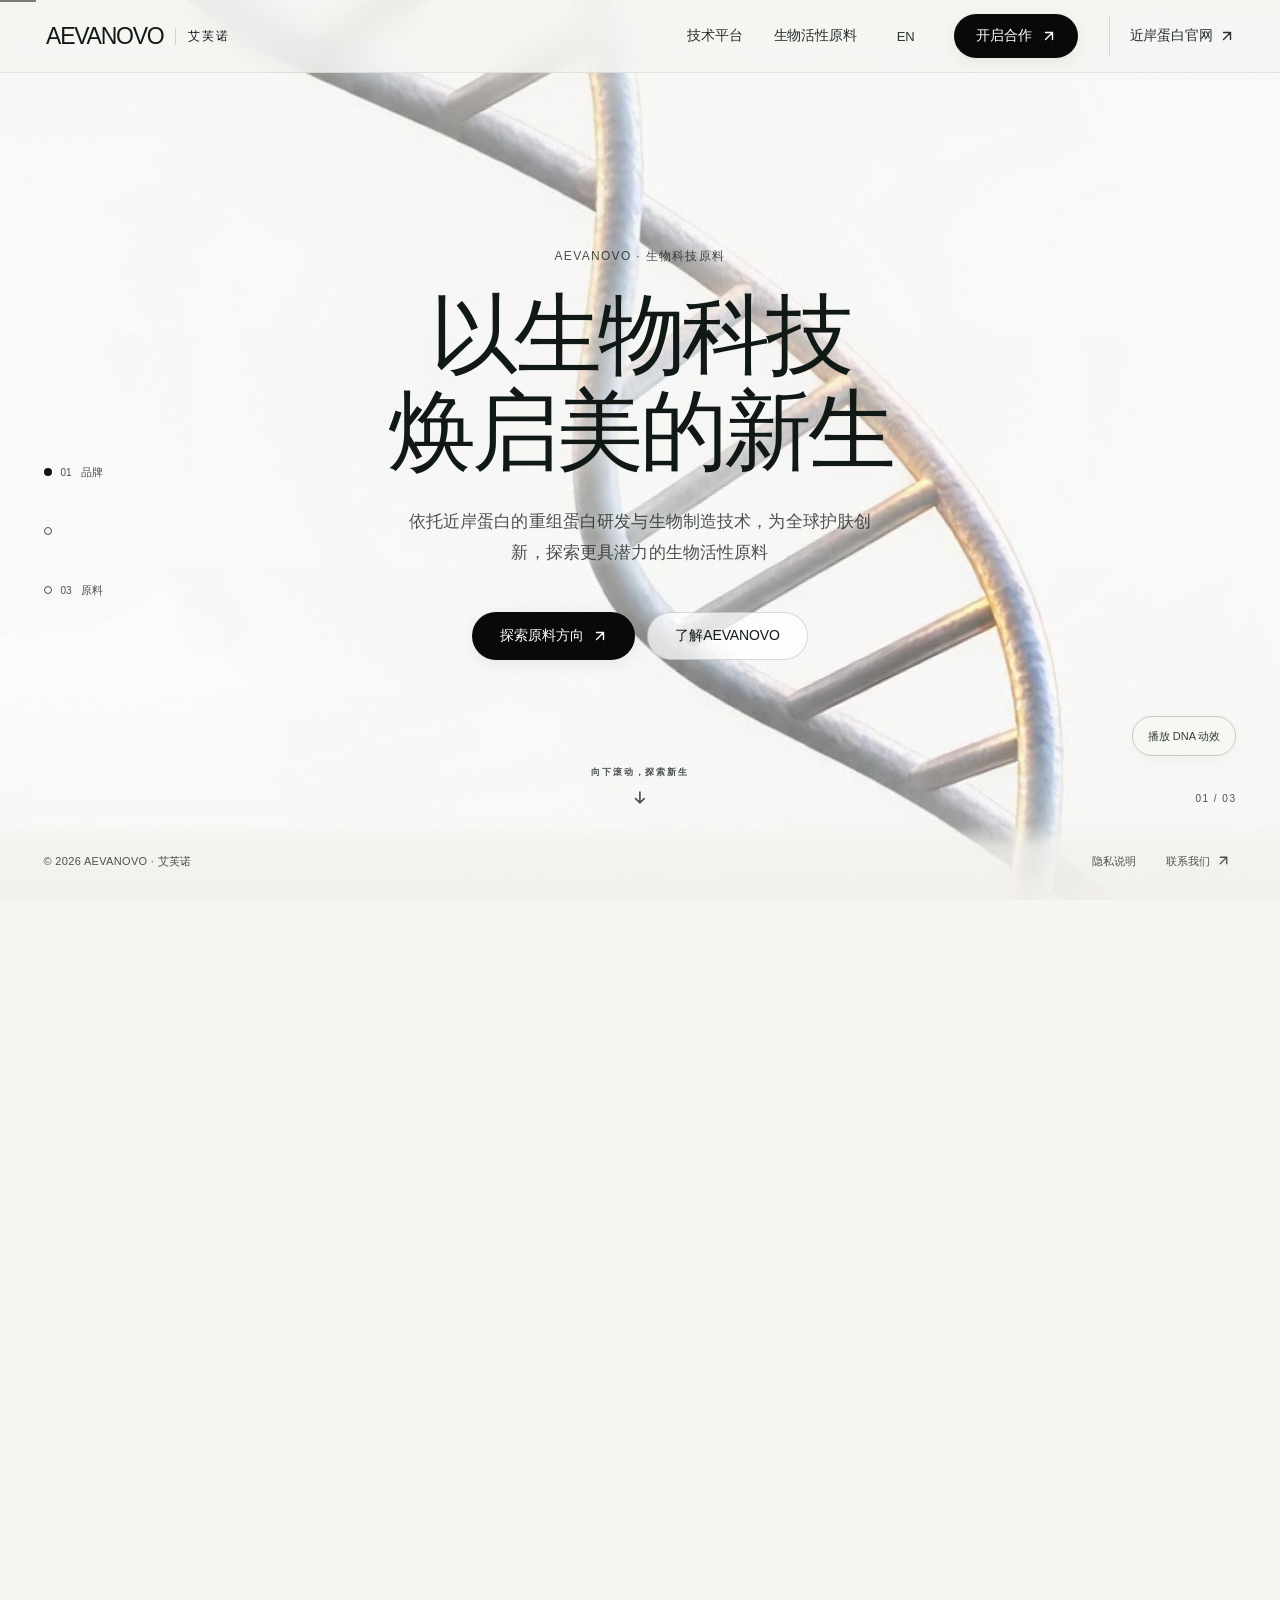
==== commit 2098b9cc: "Apply selected panoramic technology platform design Use the selected Product Design layout with pano" ====
--- a/index.html
+++ b/index.html
@@ -22,51 +22,61 @@
 @media(max-width:720px){.chrome .nav>a.company-link{display:inline-flex;padding-left:9px;gap:5px;font-size:11px;min-height:44px}}
 @media(max-width:600px){.nav>.pill{display:none}}
 
-/* Four core technology platforms — original supplied artwork, editorial layout. */
-#platform{--platform-accent:#a74c25;width:min(1200px,calc(100% - 48px));max-width:none;max-height:calc(100dvh - 48px);padding:0;background:#f7f6f1;overflow-y:auto;overscroll-behavior:contain;scrollbar-gutter:stable;border-color:#d6d7cf}
-#platform .platform-bar{position:sticky;top:0;z-index:5;display:flex;align-items:center;justify-content:space-between;gap:20px;min-height:62px;padding:8px clamp(22px,4vw,56px);border-bottom:1px solid #ddded6;background:#f7f6f1f5;backdrop-filter:blur(12px)}
-#platform .platform-bar>span{display:flex;align-items:center;gap:12px;font-size:11px;letter-spacing:.08em;color:#50554d}
-#platform .platform-bar>span>span:first-child{color:#a6a99e}
-#platform .close{position:static;width:44px;height:44px;display:grid;place-items:center;flex-shrink:0;border:1px solid #dadbd3;border-radius:50%;background:#fafaf6}
-#platform .close svg{width:18px;height:18px;fill:none;stroke:currentColor;stroke-width:1.3}
-#platform .platform-wrap{padding:0 clamp(22px,4vw,56px)}
-#platform .platform-hero{display:grid;grid-template-columns:.9fr 1.1fr;gap:clamp(32px,5vw,72px);padding:54px 0 52px;align-items:start}
+/* Four technology platforms — selected panoramic editorial design. */
+#platform{--platform-accent:#9e623f;--platform-pad:clamp(28px,4.9vw,64px);--platform-pad-end:clamp(10px,1.1vw,16px);width:min(1240px,calc(100% - 36px));max-width:none;max-height:calc(100dvh - 48px);padding:0;background:#fcfaf7;overflow-y:auto;overscroll-behavior:contain;scrollbar-gutter:stable;border:1px solid #e0dcd4;border-radius:20px;color:#282722}
+#platform::backdrop{background:#c9c5bbf0;backdrop-filter:blur(9px)}
+#platform .platform-bar{position:sticky;top:0;z-index:5;display:flex;align-items:center;justify-content:space-between;gap:20px;min-height:64px;padding:9px 16px 9px var(--platform-pad);border-bottom:1px solid #e1ddd6;background:#fcfaf7f7}
+#platform .platform-bar>span{display:flex;align-items:center;gap:16px;font-size:11px;letter-spacing:.06em;color:#57564f}
+#platform .platform-bar>span>span:first-child{color:#979185}
+#platform .close{position:static;margin:0;width:44px;height:44px;display:grid;place-items:center;flex-shrink:0;border:1px solid #d9d3c9;border-radius:50%;background:transparent}
+#platform .close svg{width:16px;height:16px;fill:none;stroke:currentColor;stroke-width:1.2}
+#platform .platform-wrap{padding:0 var(--platform-pad-end) 0 var(--platform-pad)}
+#platform .kicker{max-width:none;font-size:10px;line-height:1.6;letter-spacing:.14em;color:#9a7760}
+#platform .platform-hero{display:grid;grid-template-columns:.8fr 1.2fr;gap:clamp(28px,3.6vw,48px);padding:58px 12px 28px 0;align-items:start}
 #platform .platform-hero>div{width:100%;min-width:0}
-#platform .kicker{max-width:none;font-size:10px;line-height:1.6;letter-spacing:.13em;color:#6d7169}
-#platform h2{max-width:none;margin:20px 0 0;font-size:clamp(35px,4.2vw,55px);line-height:1.2;font-weight:400;letter-spacing:-.045em;text-wrap:balance}
-#platform .platform-intro{font-size:14px;line-height:2.05;color:#51574e;padding-top:3px;text-align:justify;overflow-wrap:anywhere}
-#platform .platform-overview{border-top:1px solid #d7d9cf;padding:30px 0 0}
-#platform #platform-core-title{font-size:clamp(25px,3vw,34px);line-height:1.35;letter-spacing:-.035em;font-weight:400;margin:10px 0 15px}
-#platform .platform-overview-copy{max-width:740px;font-size:14px;line-height:1.95;color:#596052}
-#platform .platform-jumps{display:grid;grid-template-columns:repeat(4,minmax(0,1fr));margin:27px 0 0;border-top:1px solid #d7d9cf;border-bottom:1px solid #d7d9cf}
-#platform .platform-jumps button{display:flex;align-items:center;gap:10px;min-width:0;min-height:68px;border:0;background:transparent;font-size:12px;line-height:1.65;text-align:left;padding:12px 14px;color:#394033;transition:background .2s ease}
-#platform .platform-jumps button+button{border-left:1px solid #d7d9cf}
-#platform .platform-jumps button:hover{background:#ecefe4}
-#platform .platform-jump-number{font-size:10px;color:var(--platform-accent);font-variant-numeric:tabular-nums;flex-shrink:0}
-#platform .platform-jumps svg{margin-left:auto;width:14px;height:14px;flex-shrink:0;fill:none;stroke:currentColor;stroke-width:1.2}
-#platform .platform-story{display:grid;grid-template-columns:minmax(0,1fr) minmax(0,1fr);gap:clamp(28px,4vw,56px);padding:44px 0 48px;align-items:start;border-bottom:1px solid #d7d9cf;scroll-margin-top:86px}
-#platform .platform-story:nth-child(even) .platform-figure{order:2}
-#platform .platform-figure{margin:0;min-width:0;padding-top:6px}
-#platform .platform-picture{aspect-ratio:16/9;position:relative;overflow:hidden;background:#e9eeef}
-#platform .platform-picture img{display:block;position:absolute;width:201.5%;height:201.5%;max-width:none;object-fit:fill;left:0;top:0}
+#platform h2{max-width:none;margin:17px 0 0;font-size:clamp(40px,5.5vw,66px);line-height:1.25;letter-spacing:-.045em;font-weight:400;text-wrap:balance}
+#platform .platform-intro{font-size:14px;line-height:1.95;color:#55554e;overflow-wrap:anywhere}
+#platform .platform-lead{padding-top:26px}
+#platform .platform-lead .pill{margin-top:23px}
+#platform .platform-cta{min-height:46px;height:auto;padding:11px 30px;background:var(--platform-accent);border-color:var(--platform-accent);box-shadow:none;color:#fff;-webkit-text-fill-color:#fff;font-size:14px;gap:22px;white-space:normal;text-align:center;line-height:1.65}
+#platform .platform-cta:hover{background:#865033;border-color:#865033;transform:translateY(-1px)}
+#platform .platform-overview{display:grid;grid-template-columns:.8fr 1.2fr;gap:clamp(28px,3.6vw,48px);align-items:start;border-top:1px solid #e0dbd3;padding:28px 12px 27px 0}
+#platform #platform-core-title{margin:11px 0 0;font-size:clamp(27px,3.3vw,38px);font-weight:400;line-height:1.35;letter-spacing:-.035em}
+#platform .platform-overview-copy{padding-top:2px;font-size:14px;line-height:1.9;color:#66635b;overflow-wrap:anywhere}
+#platform .platform-jumps{margin-right:12px;display:grid;grid-template-columns:repeat(4,minmax(0,1fr));padding:21px 0 23px;border-top:1px solid #e0dbd3;border-bottom:1px solid #e0dbd3}
+#platform .platform-jumps button{min-width:0;min-height:58px;border:0;background:transparent;padding:3px 16px;text-align:left;color:#39372f;line-height:1.6;transition:color .2s ease,background .2s ease}
+#platform .platform-jumps button:first-child{padding-left:0}
+#platform .platform-jumps button+button{border-left:1px solid #d6cfc3}
+#platform .platform-jumps button:hover{color:var(--platform-accent);background:#f3eee6}
+#platform .platform-nav-title{display:block;font-size:13px;font-weight:500;overflow-wrap:anywhere}
+#platform .platform-nav-english{display:block;font-size:10px;line-height:1.65;color:#8a867d;margin-top:7px}
+html[lang="en"] #platform .platform-nav-english,html[lang="en"] #platform .platform-english{display:none}
+#platform .platform-stories{margin:0 calc(-1 * var(--platform-pad-end)) 0 calc(-1 * var(--platform-pad))}
+#platform .platform-story{padding:47px var(--platform-pad-end) 39px var(--platform-pad);scroll-margin-top:86px}
+#platform .platform-story:nth-child(even){background:#f4f0e9}
+#platform .platform-story+.platform-story{border-top:1px solid #e1dcd3}
+#platform .platform-media{display:grid;grid-template-columns:64px minmax(0,1fr);gap:32px;align-items:stretch}
+#platform .platform-index{display:flex;flex-direction:column;align-items:flex-start;min-width:0}
+#platform .platform-index span{font-family:'Baskerville','Times New Roman',serif;font-size:clamp(70px,10.8vw,120px);font-style:italic;font-weight:400;line-height:.92;letter-spacing:-.075em;color:#a66c49;margin-left:-20px}
+#platform .platform-index:after{content:'';flex:1;border-left:1px solid #ded4c7;margin:22px 0 8px 20px;min-height:60px}
+#platform .platform-figure{min-width:0;margin:0}
+#platform .platform-picture{position:relative;overflow:hidden;aspect-ratio:2.27;background:#f1e7dd}
+#platform .platform-picture img{position:absolute;display:block;width:201.5%;height:auto;max-width:none;left:0;top:0;transform:translateY(-5.4%)}
 #platform .platform-picture[data-quadrant="1"] img,#platform .platform-picture[data-quadrant="3"] img{left:auto;right:0}
-#platform .platform-picture[data-quadrant="2"] img,#platform .platform-picture[data-quadrant="3"] img{top:auto;bottom:0}
-#platform figcaption{display:flex;justify-content:space-between;gap:14px;margin-top:12px;color:#74786f;font-size:9px;line-height:1.5;letter-spacing:.12em}
-#platform .platform-copy{min-width:0}
-#platform .platform-number{display:block;font-size:11px;letter-spacing:.12em;color:var(--platform-accent);font-variant-numeric:tabular-nums;margin-bottom:14px}
-#platform .platform-copy h3{font-size:clamp(22px,2.2vw,28px);font-weight:400;letter-spacing:-.035em;line-height:1.4;overflow-wrap:anywhere;outline-offset:6px}
-#platform .platform-english{font-size:10px;line-height:1.65;color:#68705f;margin-top:7px;letter-spacing:.03em}
-html[lang="en"] #platform .platform-english{display:none}
-#platform .platform-tagline{color:var(--platform-accent);font-size:15px;line-height:1.75;margin:22px 0 14px}
-#platform .platform-description{font-size:14px;line-height:2;color:#4f5749;overflow-wrap:anywhere}
-#platform .platform-keywords{border-top:1px solid #dde0d4;padding-top:16px;margin-top:23px}
-#platform .platform-keywords-label{display:block;font-size:9px;letter-spacing:.1em;color:#767d6e;margin-bottom:8px}
-#platform .platform-keywords p{font-size:11px;line-height:1.9;color:#555d4c;overflow-wrap:anywhere}
-#platform .platform-outro{display:flex;justify-content:space-between;align-items:center;gap:30px;padding:40px 0 45px}
-#platform .platform-outro h3{font-size:23px;font-weight:400;line-height:1.5;letter-spacing:-.025em;margin-top:10px}
-#platform .platform-outro .pill{min-height:46px;height:auto;white-space:normal;padding:12px 22px;text-align:center;flex-shrink:0}
-@media(max-width:900px){#platform .platform-jumps{grid-template-columns:repeat(2,minmax(0,1fr))}#platform .platform-jumps button:nth-child(3){border-left:0}#platform .platform-jumps button:nth-child(n+3){border-top:1px solid #d7d9cf}#platform .platform-hero{grid-template-columns:1fr;gap:25px}#platform .platform-intro{max-width:800px}#platform .platform-story{gap:28px}}
-@media(max-width:720px){#platform{width:calc(100% - 16px);max-height:calc(100dvh - 24px)}#platform .platform-bar{padding:8px 20px;min-height:60px}#platform .platform-bar>span{font-size:10px;gap:9px}#platform .platform-wrap{padding:0 22px}#platform .platform-hero{display:flex;flex-direction:column;gap:23px;padding:32px 0 30px}#platform h2{font-size:35px;line-height:1.22;margin-top:17px}#platform .platform-intro{font-size:14px;line-height:2;text-align:left;padding:0}#platform .platform-overview{padding-top:25px}#platform #platform-core-title{font-size:26px}#platform .platform-overview-copy{font-size:13px;line-height:1.95}#platform .platform-jumps{margin-top:22px}#platform .platform-jumps button{min-height:65px;padding:10px 8px;gap:7px;font-size:11px}#platform .platform-jumps svg{width:12px;height:12px}#platform .platform-story{display:flex;flex-direction:column;gap:24px;padding:30px 0 34px;scroll-margin-top:80px}#platform .platform-story:nth-child(even) .platform-figure{order:0}#platform .platform-figure{width:100%;padding:0}#platform .platform-picture{aspect-ratio:16/9}#platform .platform-copy h3{font-size:23px}#platform .platform-english{font-size:10px}#platform .platform-number{margin-bottom:10px}#platform .platform-tagline{font-size:15px;margin-top:19px}#platform .platform-description{font-size:14px;line-height:2}#platform .platform-keywords p{font-size:11px}#platform .platform-outro{align-items:flex-start;flex-direction:column;gap:23px;padding:32px 0}#platform .platform-outro h3{font-size:22px}}
+#platform .platform-picture[data-quadrant="2"] img,#platform .platform-picture[data-quadrant="3"] img{top:auto;bottom:0;transform:translateY(5.4%)}
+#platform .platform-story:nth-child(even) .platform-picture{aspect-ratio:2.55}
+#platform .platform-story:nth-child(even) .platform-picture img{transform:translateY(-7.5%)}
+#platform .platform-story:nth-child(even) .platform-picture[data-quadrant="3"] img{transform:translateY(7.5%)}
+#platform .platform-copy{display:grid;grid-template-columns:.8fr 1.2fr;gap:clamp(28px,3.6vw,48px);margin-top:28px;align-items:start;padding-right:12px}
+#platform .platform-heading{min-width:0}
+#platform .platform-english{color:#98755f;font-size:10px;line-height:1.7;letter-spacing:.11em;text-transform:uppercase;margin:0 0 12px;overflow-wrap:anywhere}
+#platform .platform-copy h3{font-size:clamp(26px,3.2vw,36px);font-weight:400;letter-spacing:-.035em;line-height:1.4;overflow-wrap:anywhere;outline-offset:6px}
+#platform .platform-tagline{font-size:clamp(17px,2vw,22px);line-height:1.65;color:var(--platform-accent);margin-top:13px}
+#platform .platform-description{font-size:14px;line-height:1.95;color:#56534b;overflow-wrap:anywhere;padding-top:12px}
+#platform .platform-outro{display:flex;align-items:center;justify-content:space-between;gap:32px;border-top:1px solid #e0dbd3;padding:35px 0 39px}
+#platform .platform-outro h3{font-size:24px;font-weight:400;line-height:1.5;letter-spacing:-.025em;margin-top:10px}
+@media(max-width:900px){#platform .platform-jumps{grid-template-columns:repeat(2,minmax(0,1fr));padding:0}#platform .platform-jumps button{padding:16px 12px;min-height:92px}#platform .platform-jumps button:first-child{padding-left:12px}#platform .platform-jumps button:nth-child(3){border-left:0}#platform .platform-jumps button:nth-child(n+3){border-top:1px solid #e0dbd3}#platform .platform-media{grid-template-columns:65px minmax(0,1fr);gap:20px}#platform .platform-index span{font-size:83px;margin-left:-8px}}
+@media(max-width:720px){#platform{--platform-pad:22px;--platform-pad-end:22px;width:calc(100% - 16px);max-height:calc(100dvh - 24px);border-radius:20px}#platform .platform-bar{min-height:60px;padding:8px 20px}#platform .platform-bar>span{font-size:10px;gap:12px}#platform .platform-hero{display:flex;flex-direction:column;gap:21px;padding:30px 0 27px}#platform h2{font-size:36px;line-height:1.22;margin-top:15px}#platform .platform-lead{padding:0}#platform .platform-intro{font-size:14px;line-height:1.95}#platform .platform-lead .pill{margin-top:22px}#platform .platform-overview{display:flex;flex-direction:column;gap:17px;padding:25px 0}#platform #platform-core-title{font-size:27px}#platform .platform-overview-copy{font-size:13px;line-height:1.95;padding:0}#platform .platform-jumps{margin-right:0}#platform .platform-nav-title{font-size:12px}#platform .platform-nav-english{font-size:9px}#platform .platform-jumps button{padding:13px 9px;min-height:95px}#platform .platform-jumps button:first-child{padding-left:9px}#platform .platform-story{padding:29px var(--platform-pad) 32px;scroll-margin-top:79px}#platform .platform-media{display:flex;flex-direction:column;gap:16px}#platform .platform-index span{font-size:61px;margin-left:0;line-height:1}#platform .platform-index:after{display:none}#platform .platform-picture,#platform .platform-story:nth-child(even) .platform-picture{aspect-ratio:16/9}#platform .platform-picture img,#platform .platform-picture[data-quadrant="2"] img,#platform .platform-picture[data-quadrant="3"] img,#platform .platform-story:nth-child(even) .platform-picture img,#platform .platform-story:nth-child(even) .platform-picture[data-quadrant="3"] img{transform:none}#platform .platform-copy{display:flex;flex-direction:column;gap:16px;margin-top:24px;padding-right:0}#platform .platform-english{font-size:10px;letter-spacing:.07em;line-height:1.7;margin-bottom:9px}#platform .platform-copy h3{font-size:25px;line-height:1.4}#platform .platform-tagline{font-size:18px;margin-top:12px}#platform .platform-description{font-size:14px;line-height:1.95;padding:0}#platform .platform-outro{align-items:flex-start;flex-direction:column;gap:23px;padding:29px 0 32px}#platform .platform-outro h3{font-size:22px}#platform .platform-cta{font-size:13px}}
 
 
 /* Supplied artwork as the brand dialog background; copy stays in the reading layer. */
@@ -250,60 +260,66 @@
 <dialog class="modal" id="brand" aria-labelledby="brand-title"><button class="close" aria-label="关闭 / Close">×</button><p class="kicker">THE BRAND / AEVANOVO</p><h2 id="brand-title" data-edit data-cms="brand-1" data-zh="艾芙诺，让科学与美相遇。" data-en="Where life science meets beauty.">艾芙诺，让科学与美相遇。</h2><p class="intro-copy" data-edit data-cms="brand-2" data-zh="AEVANOVO（艾芙诺）是面向全球化妆品、功效护肤及医美原料市场的生物科技原料品牌。依托近岸蛋白的重组蛋白研发与生物制造技术，致力于提供高品质、创新型的生物活性原料。" data-en="AEVANOVO is a biotechnology ingredient brand serving the global cosmetics, efficacy-led skincare and aesthetic ingredient markets. Powered by Novoprotein’s recombinant protein R&amp;D and biomanufacturing technology, the brand is committed to high-quality, innovative bioactive ingredients.">AEVANOVO（艾芙诺）是面向全球化妆品、功效护肤及医美原料市场的生物科技原料品牌。依托近岸蛋白的重组蛋白研发与生物制造技术，致力于提供高品质、创新型的生物活性原料。</p><p class="brand-block" data-edit data-cms="brand-3" data-zh="以科学为起点。<br>以原料为连接。<br>以创新为方向。" data-en="Rooted in science.<br>Connected through ingredients.<br>Driven by innovation.">以科学为起点。<br>以原料为连接。<br>以创新为方向。</p><a class="pill" href="#contact" data-zh="与我们交流 ↗" data-en="Connect with us ↗">与我们交流 <svg class="inline-arrow" viewBox="0 0 16 16" aria-hidden="true" focusable="false"><path d="M4 12 12 4M4 4h8v8"/></svg></a></dialog>
 <dialog class="modal" id="platform" aria-labelledby="platform-title">
 <div class="platform-bar"><span>AEVANOVO <span aria-hidden="true">/</span> <span data-zh="技术平台" data-en="TECHNOLOGY">技术平台</span></span><button class="close" aria-label="关闭 / Close"><svg viewBox="0 0 20 20" aria-hidden="true"><path d="m5 5 10 10M15 5 5 15"/></svg></button></div>
-<div class="platform-wrap"><header class="platform-hero"><div><p class="kicker">SCIENCE INTO POSSIBILITY</p>
+
+<div class="platform-wrap">
+<header class="platform-hero"><div><p class="kicker">SCIENCE INTO POSSIBILITY</p>
 <h2 data-zh="从精准设计，&lt;br&gt;到科学品质。" data-en="From precision design&lt;br&gt;to scientific quality." id="platform-title">从精准设计，<br>到科学品质。</h2>
+</div><div class="platform-lead">
+<p class="platform-intro" data-zh="依托近岸蛋白在生命科学与生物制造领域的技术积累，AEVANOVO 构建了涵盖精准分子设计、高通量筛选验证、重组表达与生物制造、质量分析与结构表征的四大核心技术平台。从分子结构设计到功能验证，从创新生物制造到科学品质评价，以系统化技术创新推动高性能生物活性原料的开发与应用。" data-en="Drawing on Novoprotein’s expertise in life science and biomanufacturing, AEVANOVO has established four core technology platforms spanning precision molecular design, high-throughput screening and validation, recombinant expression and biomanufacturing, and quality analytics and structural characterization. From molecular design to functional validation, and from innovative biomanufacturing to scientific quality evaluation, this integrated technology system supports the development and application of high-performance bioactive ingredients.">依托近岸蛋白在生命科学与生物制造领域的技术积累，AEVANOVO 构建了涵盖精准分子设计、高通量筛选验证、重组表达与生物制造、质量分析与结构表征的四大核心技术平台。从分子结构设计到功能验证，从创新生物制造到科学品质评价，以系统化技术创新推动高性能生物活性原料的开发与应用。</p>
+<a class="pill platform-cta" href="#contact" data-zh="讨论技术需求 ↗" data-en="Discuss your technical needs ↗">讨论技术需求 <svg class="inline-arrow" viewBox="0 0 16 16" aria-hidden="true" focusable="false"><path d="M4 12 12 4M4 4h8v8"/></svg></a>
+</div></header>
+<section class="platform-overview" aria-labelledby="platform-core-title"><div><p class="kicker">CORE TECHNOLOGY PLATFORMS</p>
+<h3 data-zh="四大核心技术平台" data-en="Four core technology platforms" id="platform-core-title">四大核心技术平台</h3>
 </div>
-<p class="platform-intro" data-zh="依托近岸蛋白在生命科学与生物制造领域的技术积累，AEVANOVO 构建了涵盖精准分子设计、高通量筛选验证、重组表达与生物制造、质量分析与结构表征的四大核心技术平台。从分子结构设计到功能验证，从创新生物制造到科学品质评价，以系统化技术创新推动高性能生物活性原料的开发与应用。" data-en="Drawing on Novoprotein’s expertise in life science and biomanufacturing, AEVANOVO has established four core technology platforms spanning precision molecular design, high-throughput screening and validation, recombinant expression and biomanufacturing, and quality analytics and structural characterization. From molecular design to functional validation, and from innovative biomanufacturing to scientific quality evaluation, this integrated technology system supports the development and application of high-performance bioactive ingredients.">依托近岸蛋白在生命科学与生物制造领域的技术积累，AEVANOVO 构建了涵盖精准分子设计、高通量筛选验证、重组表达与生物制造、质量分析与结构表征的四大核心技术平台。从分子结构设计到功能验证，从创新生物制造到科学品质评价，以系统化技术创新推动高性能生物活性原料的开发与应用。</p>
-</header>
-<section class="platform-overview" aria-labelledby="platform-core-title"><p class="kicker">CORE TECHNOLOGY PLATFORMS</p>
-<h3 data-zh="四大核心技术平台" data-en="Four core technology platforms" id="platform-core-title">四大核心技术平台</h3>
 <p class="platform-overview-copy" data-zh="以精准设计为起点，以科学验证为基础，融合前沿生物技术与创新制造工艺，构建覆盖生物活性原料研发全过程的技术体系。" data-en="Beginning with precision design and grounded in scientific validation, we combine advanced biotechnology with innovative manufacturing processes to support every stage of bioactive ingredient development.">以精准设计为起点，以科学验证为基础，融合前沿生物技术与创新制造工艺，构建覆盖生物活性原料研发全过程的技术体系。</p>
+</section>
 <nav class="platform-jumps" aria-label="核心技术平台导航 / Core technology platforms">
-<button type="button" data-platform-target="platform-design"><span class="platform-jump-number">01</span><span data-zh="精准分子设计" data-en="Molecular design">精准分子设计</span><svg viewBox="0 0 16 16" aria-hidden="true"><path d="M8 3v10M4 9l4 4 4-4"/></svg></button>
-<button type="button" data-platform-target="platform-screening"><span class="platform-jump-number">02</span><span data-zh="高通量筛选验证" data-en="Screening &amp; validation">高通量筛选验证</span><svg viewBox="0 0 16 16" aria-hidden="true"><path d="M8 3v10M4 9l4 4 4-4"/></svg></button>
-<button type="button" data-platform-target="platform-manufacturing"><span class="platform-jump-number">03</span><span data-zh="重组表达与生物制造" data-en="Biomanufacturing">重组表达与生物制造</span><svg viewBox="0 0 16 16" aria-hidden="true"><path d="M8 3v10M4 9l4 4 4-4"/></svg></button>
-<button type="button" data-platform-target="platform-analytics"><span class="platform-jump-number">04</span><span data-zh="质量分析与结构表征" data-en="Quality &amp; characterization">质量分析与结构表征</span><svg viewBox="0 0 16 16" aria-hidden="true"><path d="M8 3v10M4 9l4 4 4-4"/></svg></button>
-</nav></section><div class="platform-stories">
+<button type="button" data-platform-target="platform-design"><span class="platform-nav-title" data-zh="精准分子设计平台" data-en="Precision Molecular Design" data-platform-nav="0">精准分子设计平台</span><span class="platform-nav-english">Precision Molecular Design</span></button>
+<button type="button" data-platform-target="platform-screening"><span class="platform-nav-title" data-zh="高通量筛选验证平台" data-en="High-Throughput Screening &amp;amp; Validation" data-platform-nav="1">高通量筛选验证平台</span><span class="platform-nav-english">High-Throughput Screening &amp; Validation</span></button>
+<button type="button" data-platform-target="platform-manufacturing"><span class="platform-nav-title" data-zh="重组表达与生物制造平台" data-en="Recombinant Expression &amp;amp; Biomanufacturing" data-platform-nav="2">重组表达与生物制造平台</span><span class="platform-nav-english">Recombinant Expression &amp; Biomanufacturing</span></button>
+<button type="button" data-platform-target="platform-analytics"><span class="platform-nav-title" data-zh="质量分析与结构表征平台" data-en="Quality Analytics &amp;amp; Structural Characterization" data-platform-nav="3">质量分析与结构表征平台</span><span class="platform-nav-english">Quality Analytics &amp; Structural Characterization</span></button>
+</nav><div class="platform-stories">
 <article class="platform-story" id="platform-design" aria-labelledby="platform-design-title">
-<figure class="platform-figure"><div class="platform-picture" data-quadrant="0"><img src="media/aevanovo-technology-20261019.png" alt="蛋白质三维结构与 DNA 双螺旋的分子设计概念图" loading="lazy" decoding="async" width="1672" height="941"></div><figcaption><span>01</span><span>MOLECULAR DESIGN</span></figcaption></figure>
-<div class="platform-copy"><span class="platform-number" aria-hidden="true">01</span>
+<div class="platform-media"><div class="platform-index" aria-hidden="true"><span>01</span></div><figure class="platform-figure"><div class="platform-picture" data-quadrant="0"><img src="media/aevanovo-technology-warm-20261019.png" alt="透明橙色 DNA 分子结构的精准分子设计概念图" loading="lazy" decoding="async" width="1672" height="941"></div></figure></div>
+<div class="platform-copy"><div class="platform-heading">
+<p class="platform-english">Precision Molecular Design</p>
 <h3 data-zh="精准分子设计平台" data-en="Precision Molecular Design" id="platform-design-title" tabindex="-1" data-edit data-cms="science-1">精准分子设计平台</h3>
-<p class="platform-english">Precision Molecular Design</p>
 <p class="platform-tagline" data-zh="精准设计，探索分子无限可能" data-en="Precision design. New molecular possibilities.">精准设计，探索分子无限可能</p>
+</div>
 <p class="platform-description" data-zh="基于蛋白质工程、生物信息学与分子模拟技术，深入解析生物活性分子的结构与功能关系，通过功能区域筛选、关键位点分析及序列优化，实现目标分子的精准设计。从重组胶原蛋白功能片段的设计到重组 PDRN 的核酸序列开发，以科学设计为起点，探索创新活性原料的更多可能。" data-en="Through protein engineering, bioinformatics and molecular simulation, we investigate the relationship between the structure and function of bioactive molecules. Functional region screening, key-site analysis and sequence optimization enable precise design of target molecules. From functional fragments of recombinant collagen to nucleic acid sequences for recombinant PDRN, scientific design opens new possibilities for innovative active ingredients." data-edit data-cms="science-2">基于蛋白质工程、生物信息学与分子模拟技术，深入解析生物活性分子的结构与功能关系，通过功能区域筛选、关键位点分析及序列优化，实现目标分子的精准设计。从重组胶原蛋白功能片段的设计到重组 PDRN 的核酸序列开发，以科学设计为起点，探索创新活性原料的更多可能。</p>
-<div class="platform-keywords"><span class="platform-keywords-label" data-zh="技术关键词" data-en="TECHNOLOGY FOCUS">技术关键词</span><p data-zh="功能序列设计｜分子结构优化｜生物信息学分析" data-en="Functional sequence design | Molecular structure optimization | Bioinformatics analysis">功能序列设计｜分子结构优化｜生物信息学分析</p></div>
 </div></article>
 <article class="platform-story" id="platform-screening" aria-labelledby="platform-screening-title">
-<figure class="platform-figure"><div class="platform-picture" data-quadrant="1"><img src="media/aevanovo-technology-20261019.png" alt="自动化多通道移液设备与微孔板的高通量筛选概念图" loading="lazy" decoding="async" width="1672" height="941"></div><figcaption><span>02</span><span>SCREENING &amp; VALIDATION</span></figcaption></figure>
-<div class="platform-copy"><span class="platform-number" aria-hidden="true">02</span>
-<h3 data-zh="高通量筛选验证平台" data-en="High-Throughput Screening &amp; Validation" id="platform-screening-title" tabindex="-1" data-edit data-cms="science-3">高通量筛选验证平台</h3>
+<div class="platform-media"><div class="platform-index" aria-hidden="true"><span>02</span></div><figure class="platform-figure"><div class="platform-picture" data-quadrant="1"><img src="media/aevanovo-technology-warm-20261019.png" alt="自动化移液与微孔板的高通量筛选场景" loading="lazy" decoding="async" width="1672" height="941"></div></figure></div>
+<div class="platform-copy"><div class="platform-heading">
 <p class="platform-english">High-Throughput Screening &amp; Validation</p>
+<h3 data-zh="高通量筛选验证平台" data-en="High-Throughput Screening &amp;amp; Validation" id="platform-screening-title" tabindex="-1" data-edit data-cms="science-3">高通量筛选验证平台</h3>
 <p class="platform-tagline" data-zh="多维筛选，加速活性创新发现" data-en="Multidimensional screening. Faster discovery.">多维筛选，加速活性创新发现</p>
+</div>
 <p class="platform-description" data-zh="融合高通量筛选、分子功能评价与多维度实验验证技术，构建从候选分子发现到活性评价的系统化筛选体系。围绕分子结构、功能活性及稳定性等关键指标开展综合评价，加速高潜力生物活性成分的筛选与优化，为差异化创新原料的研发提供科学依据。" data-en="Combining high-throughput screening, molecular function assessment and multidimensional experimental validation, we build a systematic approach from candidate discovery to activity evaluation. Comprehensive assessment of molecular structure, functional activity and stability accelerates the selection and optimization of promising bioactive ingredients, providing a scientific basis for differentiated ingredient innovation." data-edit data-cms="science-4">融合高通量筛选、分子功能评价与多维度实验验证技术，构建从候选分子发现到活性评价的系统化筛选体系。围绕分子结构、功能活性及稳定性等关键指标开展综合评价，加速高潜力生物活性成分的筛选与优化，为差异化创新原料的研发提供科学依据。</p>
-<div class="platform-keywords"><span class="platform-keywords-label" data-zh="技术关键词" data-en="TECHNOLOGY FOCUS">技术关键词</span><p data-zh="高通量筛选｜多维功能验证｜活性评价" data-en="High-throughput screening | Multidimensional functional validation | Activity evaluation">高通量筛选｜多维功能验证｜活性评价</p></div>
 </div></article>
 <article class="platform-story" id="platform-manufacturing" aria-labelledby="platform-manufacturing-title">
-<figure class="platform-figure"><div class="platform-picture" data-quadrant="2"><img src="media/aevanovo-technology-20261019.png" alt="现代生物反应器与发酵设备的生物制造概念图" loading="lazy" decoding="async" width="1672" height="941"></div><figcaption><span>03</span><span>EXPRESSION &amp; BIOMANUFACTURING</span></figcaption></figure>
-<div class="platform-copy"><span class="platform-number" aria-hidden="true">03</span>
-<h3 data-zh="重组表达与生物制造平台" data-en="Recombinant Expression &amp; Biomanufacturing" id="platform-manufacturing-title" tabindex="-1" data-edit data-cms="science-5">重组表达与生物制造平台</h3>
+<div class="platform-media"><div class="platform-index" aria-hidden="true"><span>03</span></div><figure class="platform-figure"><div class="platform-picture" data-quadrant="2"><img src="media/aevanovo-technology-warm-20261019.png" alt="生物反应器与发酵设备的生物制造场景" loading="lazy" decoding="async" width="1672" height="941"></div></figure></div>
+<div class="platform-copy"><div class="platform-heading">
 <p class="platform-english">Recombinant Expression &amp; Biomanufacturing</p>
+<h3 data-zh="重组表达与生物制造平台" data-en="Recombinant Expression &amp;amp; Biomanufacturing" id="platform-manufacturing-title" tabindex="-1" data-edit data-cms="science-5">重组表达与生物制造平台</h3>
 <p class="platform-tagline" data-zh="生物智造，赋能创新原料开发" data-en="Biomanufacturing. Enabling ingredient innovation.">生物智造，赋能创新原料开发</p>
+</div>
 <p class="platform-description" data-zh="依托基因工程、重组表达及生物合成技术，构建多元化生物活性原料制造体系。通过表达系统优化、发酵工艺开发及生物酶法合成等技术，实现重组胶原蛋白、功能蛋白及核酸活性成分的高效制备，推动创新分子从实验室研究迈向规模化应用。" data-en="Genetic engineering, recombinant expression and biosynthesis underpin a versatile manufacturing system for bioactive ingredients. Expression system optimization, fermentation process development and enzymatic biosynthesis enable efficient production of recombinant collagen, functional proteins and nucleic acid actives, helping innovative molecules advance from laboratory research to scaled applications." data-edit data-cms="science-6">依托基因工程、重组表达及生物合成技术，构建多元化生物活性原料制造体系。通过表达系统优化、发酵工艺开发及生物酶法合成等技术，实现重组胶原蛋白、功能蛋白及核酸活性成分的高效制备，推动创新分子从实验室研究迈向规模化应用。</p>
-<div class="platform-keywords"><span class="platform-keywords-label" data-zh="技术关键词" data-en="TECHNOLOGY FOCUS">技术关键词</span><p data-zh="重组表达｜生物酶法合成｜规模化制造" data-en="Recombinant expression | Enzymatic biosynthesis | Scaled manufacturing">重组表达｜生物酶法合成｜规模化制造</p></div>
 </div></article>
 <article class="platform-story" id="platform-analytics" aria-labelledby="platform-analytics-title">
-<figure class="platform-figure"><div class="platform-picture" data-quadrant="3"><img src="media/aevanovo-technology-20261019.png" alt="精密分析仪器、蛋白质结构与光谱曲线的科学检测概念图" loading="lazy" decoding="async" width="1672" height="941"></div><figcaption><span>04</span><span>ANALYTICS &amp; CHARACTERIZATION</span></figcaption></figure>
-<div class="platform-copy"><span class="platform-number" aria-hidden="true">04</span>
-<h3 data-zh="质量分析与结构表征平台" data-en="Quality Analytics &amp; Structural Characterization" id="platform-analytics-title" tabindex="-1" data-edit data-cms="science-7">质量分析与结构表征平台</h3>
+<div class="platform-media"><div class="platform-index" aria-hidden="true"><span>04</span></div><figure class="platform-figure"><div class="platform-picture" data-quadrant="3"><img src="media/aevanovo-technology-warm-20261019.png" alt="分析仪器与色谱曲线的质量分析场景" loading="lazy" decoding="async" width="1672" height="941"></div></figure></div>
+<div class="platform-copy"><div class="platform-heading">
 <p class="platform-english">Quality Analytics &amp; Structural Characterization</p>
+<h3 data-zh="质量分析与结构表征平台" data-en="Quality Analytics &amp;amp; Structural Characterization" id="platform-analytics-title" tabindex="-1" data-edit data-cms="science-7">质量分析与结构表征平台</h3>
 <p class="platform-tagline" data-zh="科学表征，构筑卓越品质基础" data-en="Scientific characterization. A foundation for quality.">科学表征，构筑卓越品质基础</p>
+</div>
 <p class="platform-description" data-zh="建立覆盖分子结构、理化性质、纯度、稳定性及功能特征的多维度分析评价体系，结合先进分析检测技术，深入研究活性成分的关键质量属性。从重组胶原蛋白的羟基化水平与三螺旋结构表征，到重组 PDRN 的分子结构分析，以科学数据支撑产品研发与品质控制，为创新原料的应用提供可靠依据。" data-en="A multidimensional analytical framework evaluates molecular structure, physicochemical properties, purity, stability and functional characteristics. Advanced analytical techniques help investigate the critical quality attributes of active ingredients. From hydroxylation levels and triple-helix characterization of recombinant collagen to molecular structure analysis of recombinant PDRN, scientific data supports product development and quality control, providing a reliable basis for ingredient applications." data-edit data-cms="science-8">建立覆盖分子结构、理化性质、纯度、稳定性及功能特征的多维度分析评价体系，结合先进分析检测技术，深入研究活性成分的关键质量属性。从重组胶原蛋白的羟基化水平与三螺旋结构表征，到重组 PDRN 的分子结构分析，以科学数据支撑产品研发与品质控制，为创新原料的应用提供可靠依据。</p>
-<div class="platform-keywords"><span class="platform-keywords-label" data-zh="技术关键词" data-en="TECHNOLOGY FOCUS">技术关键词</span><p data-zh="分子结构表征｜多维质量分析｜品质一致性" data-en="Molecular structure characterization | Multidimensional quality analytics | Quality consistency">分子结构表征｜多维质量分析｜品质一致性</p></div>
 </div></article>
 </div><footer class="platform-outro"><div><p class="kicker">LET’S EXPLORE WHAT’S NEXT</p>
 <h3 data-zh="让科学创新，走向更多可能。" data-en="Explore the next possibility in science.">让科学创新，走向更多可能。</h3>
 </div>
-<a class="pill" href="#contact" data-zh="讨论技术需求 ↗" data-en="Discuss your technical needs ↗">讨论技术需求 <svg class="inline-arrow" viewBox="0 0 16 16" aria-hidden="true" focusable="false"><path d="M4 12 12 4M4 4h8v8"/></svg></a></footer></div></dialog>
+<a class="pill platform-cta" href="#contact" data-zh="讨论技术需求 ↗" data-en="Discuss your technical needs ↗">讨论技术需求 <svg class="inline-arrow" viewBox="0 0 16 16" aria-hidden="true" focusable="false"><path d="M4 12 12 4M4 4h8v8"/></svg></a>
+</footer></div></dialog>
 <dialog class="modal" id="catalog" aria-labelledby="catalog-title"><button class="close" aria-label="关闭 / Close">×</button><p class="kicker">THE PORTFOLIO / SCIENCE INTO POSSIBILITY</p><h2 id="catalog-title" data-zh="产品介绍" data-en="Product overview">产品介绍</h2><p class="intro-copy" data-zh="以生命科学为起点，连接原料创新、配方应用与联合开发。" data-en="From life science to ingredient innovation, formulation and collaborative development.">以生命科学为起点，连接原料创新、配方应用与联合开发。</p><div class="portfolio-list"><details class="portfolio-row" id="category-collagen"><summary><span class="portfolio-number">01</span><span class="portfolio-thumb cms-picture" aria-hidden="true"></span><span class="portfolio-title"><h3 data-edit data-cms="products-1" data-zh="重组胶原蛋白" data-en="Recombinant Collagen">重组胶原蛋白</h3><span class="portfolio-english">Recombinant Collagen</span></span><span class="portfolio-toggle" aria-hidden="true"><svg viewBox="0 0 20 20"><path d="m5 8 5 5 5-5"/></svg></span></summary><div class="portfolio-content"><figure class="portfolio-image cms-picture"></figure><div class="portfolio-copy"><p class="portfolio-description" data-edit data-cms="products-2" data-zh="以生物科技重塑胶原价值。&lt;br&gt;&lt;br&gt;AEVANOVO 依托先进的基因工程与生物制造技术，专注于高品质重组胶原蛋白的创新研发。通过精准序列设计、仿生羟基化修饰及结构优化，打造兼具生物活性、结构稳定性与应用潜力的重组胶原蛋白原料，为肌肤修护、抗衰老及再生医学相关领域提供创新解决方案。" data-en="Redefining the value of collagen through biotechnology.&lt;br&gt;&lt;br&gt;AEVANOVO draws on advanced genetic engineering and biomanufacturing technologies to develop innovative, high-quality recombinant collagen. Through precise sequence design, biomimetic hydroxylation and structural optimization, we create recombinant collagen ingredients that combine biological activity, structural stability and application potential, offering innovative solutions for skin repair, anti-aging and regenerative medicine-related fields.">以生物科技重塑胶原价值。<br><br>AEVANOVO 依托先进的基因工程与生物制造技术，专注于高品质重组胶原蛋白的创新研发。通过精准序列设计、仿生羟基化修饰及结构优化，打造兼具生物活性、结构稳定性与应用潜力的重组胶原蛋白原料，为肌肤修护、抗衰老及再生医学相关领域提供创新解决方案。</p><div class="portfolio-bottom"><span class="tag" data-zh="仿生结构创新，重塑胶原价值" data-en="Biomimetic structural innovation, redefining the value of collagen">仿生结构创新，重塑胶原价值</span><button class="line-button" type="button" data-interest="重组胶原蛋白 / Recombinant Collagen" data-zh="咨询这一板块 ↗" data-en="Enquire about this portfolio ↗">咨询这一板块 <svg class="inline-arrow" viewBox="0 0 16 16" aria-hidden="true" focusable="false"><path d="M4 12 12 4M4 4h8v8"/></svg></button></div></div></div></details><details class="portfolio-row" id="category-pdrn"><summary><span class="portfolio-number">02</span><span class="portfolio-thumb cms-picture" aria-hidden="true"></span><span class="portfolio-title"><h3 data-edit data-cms="products-3" data-zh="重组 PDRN" data-en="Recombinant PDRN">重组 PDRN</h3><span class="portfolio-english">Recombinant PDRN</span></span><span class="portfolio-toggle" aria-hidden="true"><svg viewBox="0 0 20 20"><path d="m5 8 5 5 5-5"/></svg></span></summary><div class="portfolio-content"><figure class="portfolio-image cms-picture"></figure><div class="portfolio-copy"><p class="portfolio-description" data-edit data-cms="products-4" data-zh="以精准生物合成，探索核酸修护新可能。&lt;br&gt;&lt;br&gt;AEVANOVO 突破传统动物源 PDRN 的生产模式，融合功能性 DNA 序列设计、滚环扩增及创新酶促结构修饰技术，实现核酸活性成分的精准设计与高效生物制造。以可控的分子结构、稳定的产品品质及非动物源生产工艺，为肌肤修护与焕活提供新一代核酸活性原料解决方案。" data-en="Precision biosynthesis opens new possibilities for nucleic acid-based repair.&lt;br&gt;&lt;br&gt;Moving beyond traditional animal-derived PDRN production, AEVANOVO combines functional DNA sequence design, rolling circle amplification and innovative enzymatic structural modification to enable precise design and efficient biomanufacturing of nucleic acid actives. With controlled molecular structures, consistent product quality and non-animal-derived production, we offer a new generation of nucleic acid active ingredient solutions for skin repair and revitalization.">以精准生物合成，探索核酸修护新可能。<br><br>AEVANOVO 突破传统动物源 PDRN 的生产模式，融合功能性 DNA 序列设计、滚环扩增及创新酶促结构修饰技术，实现核酸活性成分的精准设计与高效生物制造。以可控的分子结构、稳定的产品品质及非动物源生产工艺，为肌肤修护与焕活提供新一代核酸活性原料解决方案。</p><div class="portfolio-bottom"><span class="tag" data-zh="精准核酸设计，开启修护新可能" data-en="Precision nucleic acid design, opening new possibilities for repair">精准核酸设计，开启修护新可能</span><button class="line-button" type="button" data-interest="重组 PDRN / Recombinant PDRN" data-zh="咨询这一板块 ↗" data-en="Enquire about this portfolio ↗">咨询这一板块 <svg class="inline-arrow" viewBox="0 0 16 16" aria-hidden="true" focusable="false"><path d="M4 12 12 4M4 4h8v8"/></svg></button></div></div></div></details><details class="portfolio-row" id="category-functional"><summary><span class="portfolio-number">03</span><span class="portfolio-thumb cms-picture" aria-hidden="true"></span><span class="portfolio-title"><h3 data-edit data-cms="products-5" data-zh="重组功能蛋白" data-en="Recombinant Functional Proteins">重组功能蛋白</h3><span class="portfolio-english">Recombinant Functional Proteins</span></span><span class="portfolio-toggle" aria-hidden="true"><svg viewBox="0 0 20 20"><path d="m5 8 5 5 5-5"/></svg></span></summary><div class="portfolio-content"><figure class="portfolio-image cms-picture"></figure><div class="portfolio-copy"><p class="portfolio-description" data-edit data-cms="products-6" data-zh="探索生命科学，释放功能蛋白的多元价值。&lt;br&gt;&lt;br&gt;AEVANOVO 聚焦弹性蛋白、纤连蛋白等具有重要生物学功能的活性蛋白，依托重组表达、分子设计与蛋白工程技术，持续开发兼具功能活性与应用价值的创新原料。从细胞外基质仿生到肌肤微环境优化，以多元化功能蛋白拓展精准护肤与生物活性原料的应用边界。" data-en="Exploring life science to unlock the diverse value of functional proteins.&lt;br&gt;&lt;br&gt;AEVANOVO focuses on bioactive proteins with important biological functions, including elastin and fibronectin. Through recombinant expression, molecular design and protein engineering, we continually develop innovative ingredients that combine functional activity with application value. From extracellular matrix biomimicry to optimization of the skin microenvironment, diverse functional proteins expand the possibilities of precision skincare and bioactive ingredients.">探索生命科学，释放功能蛋白的多元价值。<br><br>AEVANOVO 聚焦弹性蛋白、纤连蛋白等具有重要生物学功能的活性蛋白，依托重组表达、分子设计与蛋白工程技术，持续开发兼具功能活性与应用价值的创新原料。从细胞外基质仿生到肌肤微环境优化，以多元化功能蛋白拓展精准护肤与生物活性原料的应用边界。</p><div class="portfolio-bottom"><span class="tag" data-zh="探索蛋白潜能，赋能肌肤健康" data-en="Exploring protein potential, supporting skin health">探索蛋白潜能，赋能肌肤健康</span><button class="line-button" type="button" data-interest="重组功能蛋白 / Recombinant Functional Proteins" data-zh="咨询这一板块 ↗" data-en="Enquire about this portfolio ↗">咨询这一板块 <svg class="inline-arrow" viewBox="0 0 16 16" aria-hidden="true" focusable="false"><path d="M4 12 12 4M4 4h8v8"/></svg></button></div></div></div></details><details class="portfolio-row" id="category-actives"><summary><span class="portfolio-number">04</span><span class="portfolio-thumb cms-picture" aria-hidden="true"></span><span class="portfolio-title"><h3 data-edit data-cms="products-7" data-zh="创新活性原料" data-en="Innovative Active Ingredients">创新活性原料</h3><span class="portfolio-english">Innovative Active Ingredients</span></span><span class="portfolio-toggle" aria-hidden="true"><svg viewBox="0 0 20 20"><path d="m5 8 5 5 5-5"/></svg></span></summary><div class="portfolio-content"><figure class="portfolio-image cms-picture"></figure><div class="portfolio-copy"><p class="portfolio-description" data-edit data-cms="products-8" data-zh="以科技创新驱动下一代活性成分研发。&lt;br&gt;&lt;br&gt;AEVANOVO 立足前沿生命科学，融合合成生物学、分子设计与生物制造技术，持续探索具有独特作用机制与应用潜力的新型活性成分。以科学研究为基础、以市场需求为导向，打造差异化、高品质的创新原料，为功效护肤与医美领域注入持续创新动力。" data-en="Advancing the next generation of active ingredients through scientific innovation.&lt;br&gt;&lt;br&gt;Grounded in frontier life science, AEVANOVO integrates synthetic biology, molecular design and biomanufacturing to explore novel actives with distinctive mechanisms of action and application potential. Guided by scientific research and market needs, we develop differentiated, high-quality innovative ingredients to bring continued innovation to efficacy-led skincare and aesthetic applications.">以科技创新驱动下一代活性成分研发。<br><br>AEVANOVO 立足前沿生命科学，融合合成生物学、分子设计与生物制造技术，持续探索具有独特作用机制与应用潜力的新型活性成分。以科学研究为基础、以市场需求为导向，打造差异化、高品质的创新原料，为功效护肤与医美领域注入持续创新动力。</p><div class="portfolio-bottom"><span class="tag" data-zh="前沿科技驱动，探索活性未来" data-en="Driven by frontier science, exploring the future of actives">前沿科技驱动，探索活性未来</span><button class="line-button" type="button" data-interest="创新活性原料 / Innovative Active Ingredients" data-zh="咨询这一板块 ↗" data-en="Enquire about this portfolio ↗">咨询这一板块 <svg class="inline-arrow" viewBox="0 0 16 16" aria-hidden="true" focusable="false"><path d="M4 12 12 4M4 4h8v8"/></svg></button></div></div></div></details><details class="portfolio-row" id="category-development"><summary><span class="portfolio-number">05</span><span class="portfolio-thumb cms-picture" aria-hidden="true"></span><span class="portfolio-title"><h3 data-edit data-cms="products-9" data-zh="联合开发探索" data-en="Collaborative Innovation &amp;amp; Development">联合开发探索</h3><span class="portfolio-english">Collaborative Innovation &amp; Development</span></span><span class="portfolio-toggle" aria-hidden="true"><svg viewBox="0 0 20 20"><path d="m5 8 5 5 5-5"/></svg></span></summary><div class="portfolio-content"><figure class="portfolio-image cms-picture"></figure><div class="portfolio-copy"><p class="portfolio-description" data-edit data-cms="products-10" data-zh="开放创新，共探生物活性原料的无限可能。&lt;br&gt;&lt;br&gt;AEVANOVO 秉持开放合作理念，整合分子设计、蛋白工程、生物合成及应用研究等技术资源，与行业伙伴共同探索新型活性成分的研发与产业化。通过定制化原料开发、创新技术合作及应用解决方案共创，加速前沿生物科技成果转化，携手推动医美与护肤行业的创新发展。" data-en="Open innovation to explore the possibilities of bioactive ingredients together.&lt;br&gt;&lt;br&gt;AEVANOVO embraces open collaboration, bringing together molecular design, protein engineering, biosynthesis and application research to explore the development and industrialization of novel actives with industry partners. Through customized ingredient development, innovative technology partnerships and co-created application solutions, we accelerate the translation of frontier biotechnology and advance innovation in aesthetics and skincare.">开放创新，共探生物活性原料的无限可能。<br><br>AEVANOVO 秉持开放合作理念，整合分子设计、蛋白工程、生物合成及应用研究等技术资源，与行业伙伴共同探索新型活性成分的研发与产业化。通过定制化原料开发、创新技术合作及应用解决方案共创，加速前沿生物科技成果转化，携手推动医美与护肤行业的创新发展。</p><div class="portfolio-bottom"><span class="tag" data-zh="开放协同创新，共创原料未来" data-en="Open collaboration, co-creating the future of ingredients">开放协同创新，共创原料未来</span><button class="line-button" type="button" data-interest="联合开发探索 / Collaborative Innovation &amp; Development" data-zh="讨论联合开发 ↗" data-en="Discuss collaboration ↗">讨论联合开发 <svg class="inline-arrow" viewBox="0 0 16 16" aria-hidden="true" focusable="false"><path d="M4 12 12 4M4 4h8v8"/></svg></button></div></div></div></details></div><p class="disclaimer" data-zh="具体型号、INCI、规格、供货情况与应用资料，请通过对应板块咨询确认。" data-en="For specific products, INCI names, specifications, availability and application documentation, please enquire through the relevant portfolio.">具体型号、INCI、规格、供货情况与应用资料，请通过对应板块咨询确认。</p></dialog>
 <dialog class="modal" id="contact" aria-labelledby="contact-title"><button class="close" aria-label="关闭 / Close">×</button><p class="kicker">LET’S CONNECT / AEVANOVO</p><h2 id="contact-title" data-zh="从一次交流，开启新的可能。" data-en="A conversation. A new possibility.">从一次交流，开启新的可能。</h2><div class="contact-grid"><div class="contact-info"><p data-zh="面向品牌、配方师、研发团队及原料合作伙伴。欢迎分享你的项目方向与技术需求。" data-en="For brands, formulators, researchers and ingredient partners. Tell us about your project and technical needs.">面向品牌、配方师、研发团队及原料合作伙伴。欢迎分享你的项目方向与技术需求。</p><p style="margin-top:30px"><strong>AEVANOVO / 艾芙诺</strong><br><span id="businessContacts">商务邮箱与电话待补充</span></p><p class="form-note" data-zh="填写后可生成咨询摘要，打开邮件草稿发送至商务邮箱；也可直接通过邮箱或电话联系。" data-en="Create an enquiry summary and open a draft in your email app, or contact us directly by email or phone.">填写后可生成咨询摘要，打开邮件草稿发送至商务邮箱；也可直接通过邮箱或电话联系。</p></div><form id="enquiry" class="form"><label><span data-zh="姓名 *" data-en="Name *">姓名 *</span><input name="name" required autocomplete="name" maxlength="100"></label><label><span data-zh="公司 / 品牌" data-en="Company / Brand">公司 / 品牌</span><input name="company" autocomplete="organization" maxlength="200"></label><label class="full"><span data-zh="电子邮箱 *" data-en="Email *">电子邮箱 *</span><input name="email" required type="email" autocomplete="email" maxlength="200"></label><label class="full"><span data-zh="需求方向" data-en="Area of interest">需求方向</span><select name="interest" id="interest"><option>重组胶原蛋白 / Recombinant Collagen</option><option>重组PDRN / Recombinant PDRN</option><option>重组功能蛋白 / Recombinant Functional Proteins</option><option>创新活性原料 / Innovative Active Ingredients</option><option>联合开发探索 / Co-development Exploration</option><option>其他需求 / Other enquiries</option></select></label><label class="full"><span data-zh="项目需求 *" data-en="Project brief *">项目需求 *</span><textarea name="brief" required maxlength="3000"></textarea></label><button class="pill full" type="submit" data-zh="生成咨询摘要 ↗" data-en="Create enquiry summary ↗">生成咨询摘要 <svg class="inline-arrow" viewBox="0 0 16 16" aria-hidden="true" focusable="false"><path d="M4 12 12 4M4 4h8v8"/></svg></button><div class="full output" id="enquiryOutput" role="status" tabindex="-1"><p id="enquiryText"></p><a class="pill" id="emailEnquiry" href="mailto:chenzhuang@novoprotein.com.cn" data-zh="打开邮件草稿 ↗" data-en="Open email draft ↗">打开邮件草稿 <svg class="inline-arrow" viewBox="0 0 16 16" aria-hidden="true" focusable="false"><path d="M4 12 12 4M4 4h8v8"/></svg></a><button type="button" id="copyEnquiry" class="line-button" data-zh="复制咨询摘要" data-en="Copy enquiry summary">复制咨询摘要</button><p class="form-note" id="copyStatus"></p></div></form></div></dialog>
 <dialog class="modal" id="privacy" aria-labelledby="privacy-title"><button class="close" aria-label="关闭 / Close">×</button><p class="kicker">PRIVACY / WEBSITE NOTICE</p><h2 id="privacy-title" data-zh="隐私与网站说明" data-en="Privacy &amp;amp; website notice">隐私与网站说明</h2><p class="privacy-date" data-zh="更新及生效日期：2026 年 10 月 19 日" data-en="Updated and effective: 19 October 2026">更新及生效日期：2026 年 10 月 19 日</p><p class="privacy-lead" data-zh="清晰说明信息如何使用，让每一次交流更安心。" data-en="Clear information practices, for every conversation.">清晰说明信息如何使用，让每一次交流更安心。</p><div class="privacy-sections"><section class="privacy-section" aria-labelledby="privacy-scope-title"><span class="privacy-number" aria-hidden="true">01</span><div class="privacy-copy"><h3 id="privacy-scope-title" data-zh="适用范围与运营主体" data-en="Scope and website operator">适用范围与运营主体</h3><p data-zh="本说明适用于 AEVANOVO（艾芙诺）品牌官网 aevanovo.eu.cc。本网站由上海近岸科技有限公司（以下简称“我们”）运营，面向化妆品、功效护肤及相关生物活性原料领域的行业交流与商务合作。" data-en="This notice applies to the AEVANOVO brand website at aevanovo.eu.cc. The website is operated by 上海近岸科技有限公司 (the “Operator”, “we” or “us”) for industry communication and business collaboration in cosmetics, efficacy-led skincare and related bioactive ingredients.">本说明适用于 AEVANOVO（艾芙诺）品牌官网 aevanovo.eu.cc。本网站由上海近岸科技有限公司（以下简称“我们”）运营，面向化妆品、功效护肤及相关生物活性原料领域的行业交流与商务合作。</p><p data-zh="您可在不注册账户、不填写咨询信息的情况下浏览官网。以下说明介绍浏览网站及主动咨询时的信息处理方式。" data-en="You can browse the public website without registering an account or completing an enquiry. This notice explains information handling when browsing the website and making an enquiry.">您可在不注册账户、不填写咨询信息的情况下浏览官网。以下说明介绍浏览网站及主动咨询时的信息处理方式。</p></div></section><section class="privacy-section" aria-labelledby="privacy-enquiries-title"><span class="privacy-number" aria-hidden="true">02</span><div class="privacy-copy"><h3 id="privacy-enquiries-title" data-zh="咨询信息与使用方式" data-en="Enquiries and use of information">咨询信息与使用方式</h3><p data-zh="咨询表单包含姓名、电子邮箱、公司或品牌（选填）、需求方向及项目需求。点击“生成咨询摘要”仅在当前浏览器页面整理这些信息，不会自动将咨询内容提交至网站服务器。" data-en="The enquiry form contains your name, email address, company or brand (optional), area of interest and project brief. “Create enquiry summary” prepares this information in the current browser page; it does not automatically submit the enquiry to a website server.">咨询表单包含姓名、电子邮箱、公司或品牌（选填）、需求方向及项目需求。点击“生成咨询摘要”仅在当前浏览器页面整理这些信息，不会自动将咨询内容提交至网站服务器。</p><p data-zh="点击“打开邮件草稿”后，相关信息会交由您选择的邮件应用处理；只有您在邮件应用中确认发送，我们才会通过邮件收到咨询。点击“复制咨询摘要”时，页面仅按您的操作将摘要写入剪贴板。" data-en="“Open email draft” passes the information to your chosen email application. We receive the enquiry by email only if you send it from that application. “Copy enquiry summary” writes the summary to your clipboard only when you choose that action.">点击“打开邮件草稿”后，相关信息会交由您选择的邮件应用处理；只有您在邮件应用中确认发送，我们才会通过邮件收到咨询。点击“复制咨询摘要”时，页面仅按您的操作将摘要写入剪贴板。</p><p data-zh="对于您主动发送的邮件或通过电话提供的联系信息，我们将用于回复咨询、沟通技术资料及跟进相关合作，不因您浏览官网或提出咨询而默认将您加入营销订阅。请仅提供与项目沟通有关的信息，避免提交身份证件、个人健康记录等敏感信息或第三方保密资料。" data-en="Information you provide by email or telephone is used to respond to your enquiry, discuss technical documentation and follow up on the related collaboration. Browsing or making an enquiry does not automatically enrol you in marketing subscriptions. Please provide only information relevant to the discussion and avoid identity documents, personal health records, other sensitive data or confidential third-party materials.">对于您主动发送的邮件或通过电话提供的联系信息，我们将用于回复咨询、沟通技术资料及跟进相关合作，不因您浏览官网或提出咨询而默认将您加入营销订阅。请仅提供与项目沟通有关的信息，避免提交身份证件、个人健康记录等敏感信息或第三方保密资料。</p></div></section><section class="privacy-section" aria-labelledby="privacy-storage-title"><span class="privacy-number" aria-hidden="true">03</span><div class="privacy-copy"><h3 id="privacy-storage-title" data-zh="Cookies 与浏览器本地存储" data-en="Cookies and browser storage">Cookies 与浏览器本地存储</h3><p data-zh="官网展示页未接入广告追踪、访客画像或第三方访问统计工具，也未通过网站代码设置用于这些目的的 Cookies。页面不会主动把访客填写的咨询信息保存至本地存储；浏览器和邮件应用仍可能按各自设置保留自动填充内容、草稿、历史记录或缓存，您可在相应应用中管理或清除。" data-en="The public website has no advertising tracking, visitor profiling or third-party analytics tools, and its code does not set cookies for those purposes. The page does not actively save visitors’ enquiry entries to local storage. Your browser or email application may retain autofill entries, drafts, history or cached files under its own settings; these can be managed in the relevant application.">官网展示页未接入广告追踪、访客画像或第三方访问统计工具，也未通过网站代码设置用于这些目的的 Cookies。页面不会主动把访客填写的咨询信息保存至本地存储；浏览器和邮件应用仍可能按各自设置保留自动填充内容、草稿、历史记录或缓存，您可在相应应用中管理或清除。</p></div></section><section class="privacy-section" aria-labelledby="privacy-providers-title"><span class="privacy-number" aria-hidden="true">04</span><div class="privacy-copy"><h3 id="privacy-providers-title" data-zh="网站托管与第三方服务" data-en="Hosting and third-party services">网站托管与第三方服务</h3><p data-zh="本网站由 GitHub Pages 提供静态托管。依据 GitHub 的公开说明，访问网站时 GitHub 会为安全目的记录并保存访客 IP 地址，即使访客没有登录 GitHub。GitHub 的信息处理可能涉及美国及其他国家或地区的基础设施；其处理方式、保存规则、联系与权利申请渠道请参阅&lt;a href=&quot;https://docs.github.com/en/site-policy/privacy-policies/github-general-privacy-statement&quot; target=&quot;_blank&quot; rel=&quot;noopener noreferrer&quot;&gt;GitHub 隐私声明&lt;/a&gt;。" data-en="This website is hosted on GitHub Pages. GitHub states that it logs and stores visitors’ IP addresses for security purposes, including when visitors are not signed in. GitHub’s processing may involve infrastructure in the United States and other countries or regions. Its processing practices, retention, contacts and rights request channels are described in the &lt;a href=&quot;https://docs.github.com/en/site-policy/privacy-policies/github-general-privacy-statement&quot; target=&quot;_blank&quot; rel=&quot;noopener noreferrer&quot;&gt;GitHub Privacy Statement&lt;/a&gt;.">本网站由 GitHub Pages 提供静态托管。依据 GitHub 的公开说明，访问网站时 GitHub 会为安全目的记录并保存访客 IP 地址，即使访客没有登录 GitHub。GitHub 的信息处理可能涉及美国及其他国家或地区的基础设施；其处理方式、保存规则、联系与权利申请渠道请参阅<a href="https://docs.github.com/en/site-policy/privacy-policies/github-general-privacy-statement" target="_blank" rel="noopener noreferrer">GitHub 隐私声明</a>。</p><p data-zh="邮件发送与存储受您选用的邮件服务及接收方邮件服务的规则影响。点击“近岸蛋白官网”等外部链接后，相关网站按各自说明处理访问数据；可查阅&lt;a href=&quot;https://www.novoprotein.com.cn/privacy&quot; target=&quot;_blank&quot; rel=&quot;noopener noreferrer&quot;&gt;近岸蛋白官网隐私政策&lt;/a&gt;。本网站中的图片与背景视频随本站加载，不嵌入第三方视频播放器。" data-en="Email transmission and storage are subject to the services used by you and the recipient. External links, including the Novoprotein website, lead to websites with their own information practices; see the &lt;a href=&quot;https://www.novoprotein.com.cn/privacy&quot; target=&quot;_blank&quot; rel=&quot;noopener noreferrer&quot;&gt;Novoprotein website privacy policy&lt;/a&gt;. Images and background video are served with this website, without an embedded third-party video player.">邮件发送与存储受您选用的邮件服务及接收方邮件服务的规则影响。点击“近岸蛋白官网”等外部链接后，相关网站按各自说明处理访问数据；可查阅<a href="https://www.novoprotein.com.cn/privacy" target="_blank" rel="noopener noreferrer">近岸蛋白官网隐私政策</a>。本网站中的图片与背景视频随本站加载，不嵌入第三方视频播放器。</p></div></section><section class="privacy-section" aria-labelledby="privacy-retention-title"><span class="privacy-number" aria-hidden="true">05</span><div class="privacy-copy"><h3 id="privacy-retention-title" data-zh="信息保存、使用范围与安全" data-en="Retention, use and security">信息保存、使用范围与安全</h3><p data-zh="我们对收到的咨询信息仅在回复、合作跟进及履行法定义务所需范围内使用，并按实现上述目的所必需的最短期限保存；目的完成后，依法删除或匿名化处理，法律要求继续保存的情形除外。邮件服务或托管平台自行处理的信息，适用其各自的保存规则。" data-en="We use received enquiry information only as needed to respond, follow up on the collaboration and fulfil legal obligations. We retain it for the shortest period necessary for those purposes, then delete or anonymise it unless continued retention is legally required. Information independently processed by email or hosting providers follows their respective retention rules.">我们对收到的咨询信息仅在回复、合作跟进及履行法定义务所需范围内使用，并按实现上述目的所必需的最短期限保存；目的完成后，依法删除或匿名化处理，法律要求继续保存的情形除外。邮件服务或托管平台自行处理的信息，适用其各自的保存规则。</p><p data-zh="我们不会出售咨询联系信息，或将其用于与本次沟通无关的公开展示。涉及必要的服务支持、依法配合有权机关或其他需另行告知、取得同意的处理时，我们将按适用要求办理。官网采用 HTTPS 连接；接收的信息应仅向工作所需的人员开放，并采取与处理风险相适应的保护措施。" data-en="We do not sell enquiry contact information or publish it for purposes unrelated to the discussion. Necessary service support, legally required disclosures to competent authorities and processing requiring further notice or consent will be handled under applicable requirements. The website uses HTTPS. Access to received information is limited to personnel who need it for their work, with safeguards appropriate to the processing risks.">我们不会出售咨询联系信息，或将其用于与本次沟通无关的公开展示。涉及必要的服务支持、依法配合有权机关或其他需另行告知、取得同意的处理时，我们将按适用要求办理。官网采用 HTTPS 连接；接收的信息应仅向工作所需的人员开放，并采取与处理风险相适应的保护措施。</p></div></section><section class="privacy-section" aria-labelledby="privacy-rights-title"><span class="privacy-number" aria-hidden="true">06</span><div class="privacy-copy"><h3 id="privacy-rights-title" data-zh="您的选择与个人信息权利" data-en="Your choices and privacy rights">您的选择与个人信息权利</h3><p data-zh="您可选择不填写表单或不发送邮件，这不影响浏览官网。对我们收到的个人信息，您可通过下方联系方式提出查阅、复制、更正、补充、删除、撤回同意或了解处理规则的请求；法律另有规定的除外。我们会在必要范围内核验请求人的身份，并按适用法律要求处理与回复。" data-en="You may choose not to complete the form or send an email and still browse the website. For personal information received by us, you may use the contact details below to request access, a copy, correction, completion, deletion, withdrawal of consent or an explanation of our handling practices, subject to applicable law. We may verify your identity to the extent necessary and will handle and respond to requests as required by law.">您可选择不填写表单或不发送邮件，这不影响浏览官网。对我们收到的个人信息，您可通过下方联系方式提出查阅、复制、更正、补充、删除、撤回同意或了解处理规则的请求；法律另有规定的除外。我们会在必要范围内核验请求人的身份，并按适用法律要求处理与回复。</p><p data-zh="撤回同意不影响撤回前已依法进行的处理。依法需要保留的信息可能暂时无法删除；涉及托管平台或邮件服务独立处理的数据，您也可通过该服务提供的隐私渠道提出请求。" data-en="Withdrawal of consent does not affect prior lawful processing. Information subject to a legal retention requirement may not be immediately deletable. For data independently processed by a hosting or email provider, you may also use that provider’s privacy request channels.">撤回同意不影响撤回前已依法进行的处理。依法需要保留的信息可能暂时无法删除；涉及托管平台或邮件服务独立处理的数据，您也可通过该服务提供的隐私渠道提出请求。</p></div></section><section class="privacy-section" aria-labelledby="privacy-materials-title"><span class="privacy-number" aria-hidden="true">07</span><div class="privacy-copy"><h3 id="privacy-materials-title" data-zh="网站资料、视觉内容与知识产权" data-en="Website materials, visuals and intellectual property">网站资料、视觉内容与知识产权</h3><p data-zh="本网站的产品方向、研究介绍及技术资料用于行业信息交流，不构成医疗建议、对成品效果的保证或任何监管批准声明。具体产品的型号、INCI、规格、检测资料、适用范围与供货信息，以双方确认的书面文件为准；实际应用应结合配方体系、使用条件及目标市场要求进行评估。" data-en="Product portfolios, research descriptions and technical information are provided for industry communication. They do not constitute medical advice, a guarantee of finished-product performance or a statement of regulatory approval. Specific product models, INCI names, specifications, test documentation, scope of use and availability are subject to written confirmation. Applications require assessment in the context of the formulation, use conditions and intended market.">本网站的产品方向、研究介绍及技术资料用于行业信息交流，不构成医疗建议、对成品效果的保证或任何监管批准声明。具体产品的型号、INCI、规格、检测资料、适用范围与供货信息，以双方确认的书面文件为准；实际应用应结合配方体系、使用条件及目标市场要求进行评估。</p><p data-zh="DNA 动效、分子结构图与实验室视觉为品牌及技术概念示意，不应理解为特定产品的实测结果、真实生产记录或实验过程。网站文字、图像、视频及标识的相关权利归运营方或各自权利人所有；除法律允许或获得授权的使用外，不得擅自进行商业复制、传播或暗示取得相关品牌授权。" data-en="The DNA animation, molecular images and laboratory visuals illustrate brand and scientific concepts. They should not be interpreted as measured results for a particular product, actual production records or experimental procedures. Rights in text, images, video and marks belong to the Operator or their respective rights holders. Commercial reproduction, distribution or implied brand endorsement requires permission unless otherwise allowed by law.">DNA 动效、分子结构图与实验室视觉为品牌及技术概念示意，不应理解为特定产品的实测结果、真实生产记录或实验过程。网站文字、图像、视频及标识的相关权利归运营方或各自权利人所有；除法律允许或获得授权的使用外，不得擅自进行商业复制、传播或暗示取得相关品牌授权。</p></div></section><section class="privacy-section" aria-labelledby="privacy-contact-title"><span class="privacy-number" aria-hidden="true">08</span><div class="privacy-copy"><h3 id="privacy-contact-title" data-zh="说明更新与联系我们" data-en="Updates and contact">说明更新与联系我们</h3><p data-zh="本说明会随网站功能、实际信息处理方式或适用要求的变化而更新，并在本页标明日期。需要另行告知或取得同意的变更，我们将按适用要求处理；单纯继续浏览不视为您对新增信息处理目的的概括授权。" data-en="This notice may be updated when website functions, actual information practices or applicable requirements change. The date will be shown here. Changes requiring further notice or consent will be handled accordingly; continued browsing alone is not treated as blanket authorisation for new processing purposes.">本说明会随网站功能、实际信息处理方式或适用要求的变化而更新，并在本页标明日期。需要另行告知或取得同意的变更，我们将按适用要求处理；单纯继续浏览不视为您对新增信息处理目的的概括授权。</p><p data-zh="网站运营主体：上海近岸科技有限公司。如您对本说明、咨询信息的处理或网站内容有疑问，请通过以下渠道联系我们。" data-en="Website operator: 上海近岸科技有限公司. For questions about this notice, enquiry information or website content, please contact us using the following details.">网站运营主体：上海近岸科技有限公司。如您对本说明、咨询信息的处理或网站内容有疑问，请通过以下渠道联系我们。</p><dl class="privacy-contacts"><div><dt data-zh="电子邮箱" data-en="Email">电子邮箱</dt><dd><a data-privacy-contact="email" href="mailto:chenzhuang@novoprotein.com.cn">chenzhuang@novoprotein.com.cn</a></dd></div><div><dt data-zh="联系电话" data-en="Telephone">联系电话</dt><dd><a data-privacy-contact="phone" href="tel:+86-17755218006">+86-17755218006</a></dd></div><div><dt data-zh="联系地址" data-en="Address">联系地址</dt><dd><span data-privacy-contact="address">上海市浦东新区哈雷路 898 弄 6 号楼</span></dd></div></dl></div></section></div></dialog>
@@ -490,7 +506,7 @@
     });
   });
 }
-function applySiteContent(content){if(!content)return;applyContentMedia(content);document.querySelectorAll('[data-cms]').forEach(function(el){var value=content.fields&&content.fields[el.dataset.cms];if(!value)return;['zh','en'].forEach(function(locale){if(typeof value[locale]==='string')el.setAttribute('data-'+locale,textToHtml(value[locale]))})});var keys=['collagen','pdrn','functional','actives','development'];keys.forEach(function(key,index){var heading=document.querySelector('#category-'+key+' h3');if(!heading)return;var zh=heading.getAttribute('data-zh'),en=heading.getAttribute('data-en'),chip=document.querySelector('[data-category="'+key+'"]'),subtitle=document.querySelector('#category-'+key+' .portfolio-english'),plainEnglish=document.createElement('div');plainEnglish.innerHTML=en;if(subtitle)subtitle.textContent=plainEnglish.textContent;if(chip){chip.setAttribute('data-zh',zh);chip.setAttribute('data-en',en.replace('Recombinant Collagen','Collagen').replace('Recombinant PDRN','PDRN').replace('Recombinant Functional Proteins','Proteins').replace('Innovative Active Ingredients','Actives').replace('Co-development Exploration','Co-development').replace('Collaborative Innovation &amp; Development','Co-development'))}var temp=document.createElement('div');temp.innerHTML=zh;var zhPlain=temp.textContent;temp.innerHTML=en;var full=zhPlain+' / '+temp.textContent;var button=document.querySelector('#category-'+key+' [data-interest]');if(button)button.dataset.interest=full;var option=document.querySelector('#interest').options[index];if(option)option.textContent=full});language(lang);var suppliedContact=content.contact||{},contact={email:typeof suppliedContact.email==='string'?suppliedContact.email:PUBLIC_CONTACT.email,phone:typeof suppliedContact.phone==='string'?suppliedContact.phone:PUBLIC_CONTACT.phone,address:typeof suppliedContact.address==='string'?suppliedContact.address:PUBLIC_CONTACT.address},box=document.getElementById('businessContacts');contactEmail=contact.email;document.getElementById('emailEnquiry').href='mailto:'+contactEmail;if(box&&(contact.email||contact.phone||contact.address)){box.replaceChildren();[['email','mailto:'],['phone','tel:'],['address','']].forEach(function(entry){var key=entry[0],value=contact[key];if(!value)return;var el=document.createElement(entry[1]?'a':'span');el.textContent=value;el.className='business-contact';if(entry[1])el.href=entry[1]+(key==='phone'?value.replace(/[^+0-9]/g,''):value);box.appendChild(el);box.appendChild(document.createElement('br'))})}document.querySelectorAll('[data-privacy-contact]').forEach(function(el){var key=el.dataset.privacyContact,value=contact[key]||'';el.textContent=value;el.closest('.privacy-contacts>div').hidden=!value;if(el.tagName==='A')el.href=(key==='email'?'mailto:':'tel:')+(key==='phone'?value.replace(/[^+0-9]/g,''):value)})}
+function applySiteContent(content){if(!content)return;applyContentMedia(content);document.querySelectorAll('[data-cms]').forEach(function(el){var value=content.fields&&content.fields[el.dataset.cms];if(!value)return;['zh','en'].forEach(function(locale){if(typeof value[locale]==='string')el.setAttribute('data-'+locale,textToHtml(value[locale]))})});document.querySelectorAll('#platform [data-platform-nav]').forEach(function(nav){var i=Number(nav.dataset.platformNav),heading=document.querySelector('#platform [data-cms="science-'+(i*2+1)+'"]');if(!heading)return;['zh','en'].forEach(function(locale){nav.setAttribute('data-'+locale,heading.getAttribute('data-'+locale))});var temp=document.createElement('div');temp.innerHTML=heading.getAttribute('data-en');var english=document.querySelectorAll('#platform .platform-english')[i],navEnglish=nav.parentNode.querySelector('.platform-nav-english');if(english)english.textContent=temp.textContent;if(navEnglish)navEnglish.textContent=temp.textContent});var keys=['collagen','pdrn','functional','actives','development'];keys.forEach(function(key,index){var heading=document.querySelector('#category-'+key+' h3');if(!heading)return;var zh=heading.getAttribute('data-zh'),en=heading.getAttribute('data-en'),chip=document.querySelector('[data-category="'+key+'"]'),subtitle=document.querySelector('#category-'+key+' .portfolio-english'),plainEnglish=document.createElement('div');plainEnglish.innerHTML=en;if(subtitle)subtitle.textContent=plainEnglish.textContent;if(chip){chip.setAttribute('data-zh',zh);chip.setAttribute('data-en',en.replace('Recombinant Collagen','Collagen').replace('Recombinant PDRN','PDRN').replace('Recombinant Functional Proteins','Proteins').replace('Innovative Active Ingredients','Actives').replace('Co-development Exploration','Co-development').replace('Collaborative Innovation &amp; Development','Co-development'))}var temp=document.createElement('div');temp.innerHTML=zh;var zhPlain=temp.textContent;temp.innerHTML=en;var full=zhPlain+' / '+temp.textContent;var button=document.querySelector('#category-'+key+' [data-interest]');if(button)button.dataset.interest=full;var option=document.querySelector('#interest').options[index];if(option)option.textContent=full});language(lang);var suppliedContact=content.contact||{},contact={email:typeof suppliedContact.email==='string'?suppliedContact.email:PUBLIC_CONTACT.email,phone:typeof suppliedContact.phone==='string'?suppliedContact.phone:PUBLIC_CONTACT.phone,address:typeof suppliedContact.address==='string'?suppliedContact.address:PUBLIC_CONTACT.address},box=document.getElementById('businessContacts');contactEmail=contact.email;document.getElementById('emailEnquiry').href='mailto:'+contactEmail;if(box&&(contact.email||contact.phone||contact.address)){box.replaceChildren();[['email','mailto:'],['phone','tel:'],['address','']].forEach(function(entry){var key=entry[0],value=contact[key];if(!value)return;var el=document.createElement(entry[1]?'a':'span');el.textContent=value;el.className='business-contact';if(entry[1])el.href=entry[1]+(key==='phone'?value.replace(/[^+0-9]/g,''):value);box.appendChild(el);box.appendChild(document.createElement('br'))})}document.querySelectorAll('[data-privacy-contact]').forEach(function(el){var key=el.dataset.privacyContact,value=contact[key]||'';el.textContent=value;el.closest('.privacy-contacts>div').hidden=!value;if(el.tagName==='A')el.href=(key==='email'?'mailto:':'tel:')+(key==='phone'?value.replace(/[^+0-9]/g,''):value)})}
 applySiteContent(SITE_CONTENT);
 if(location.hash==='#catalog')openDialog('catalog');
 if(location.hash==='#privacy')openDialog('privacy');
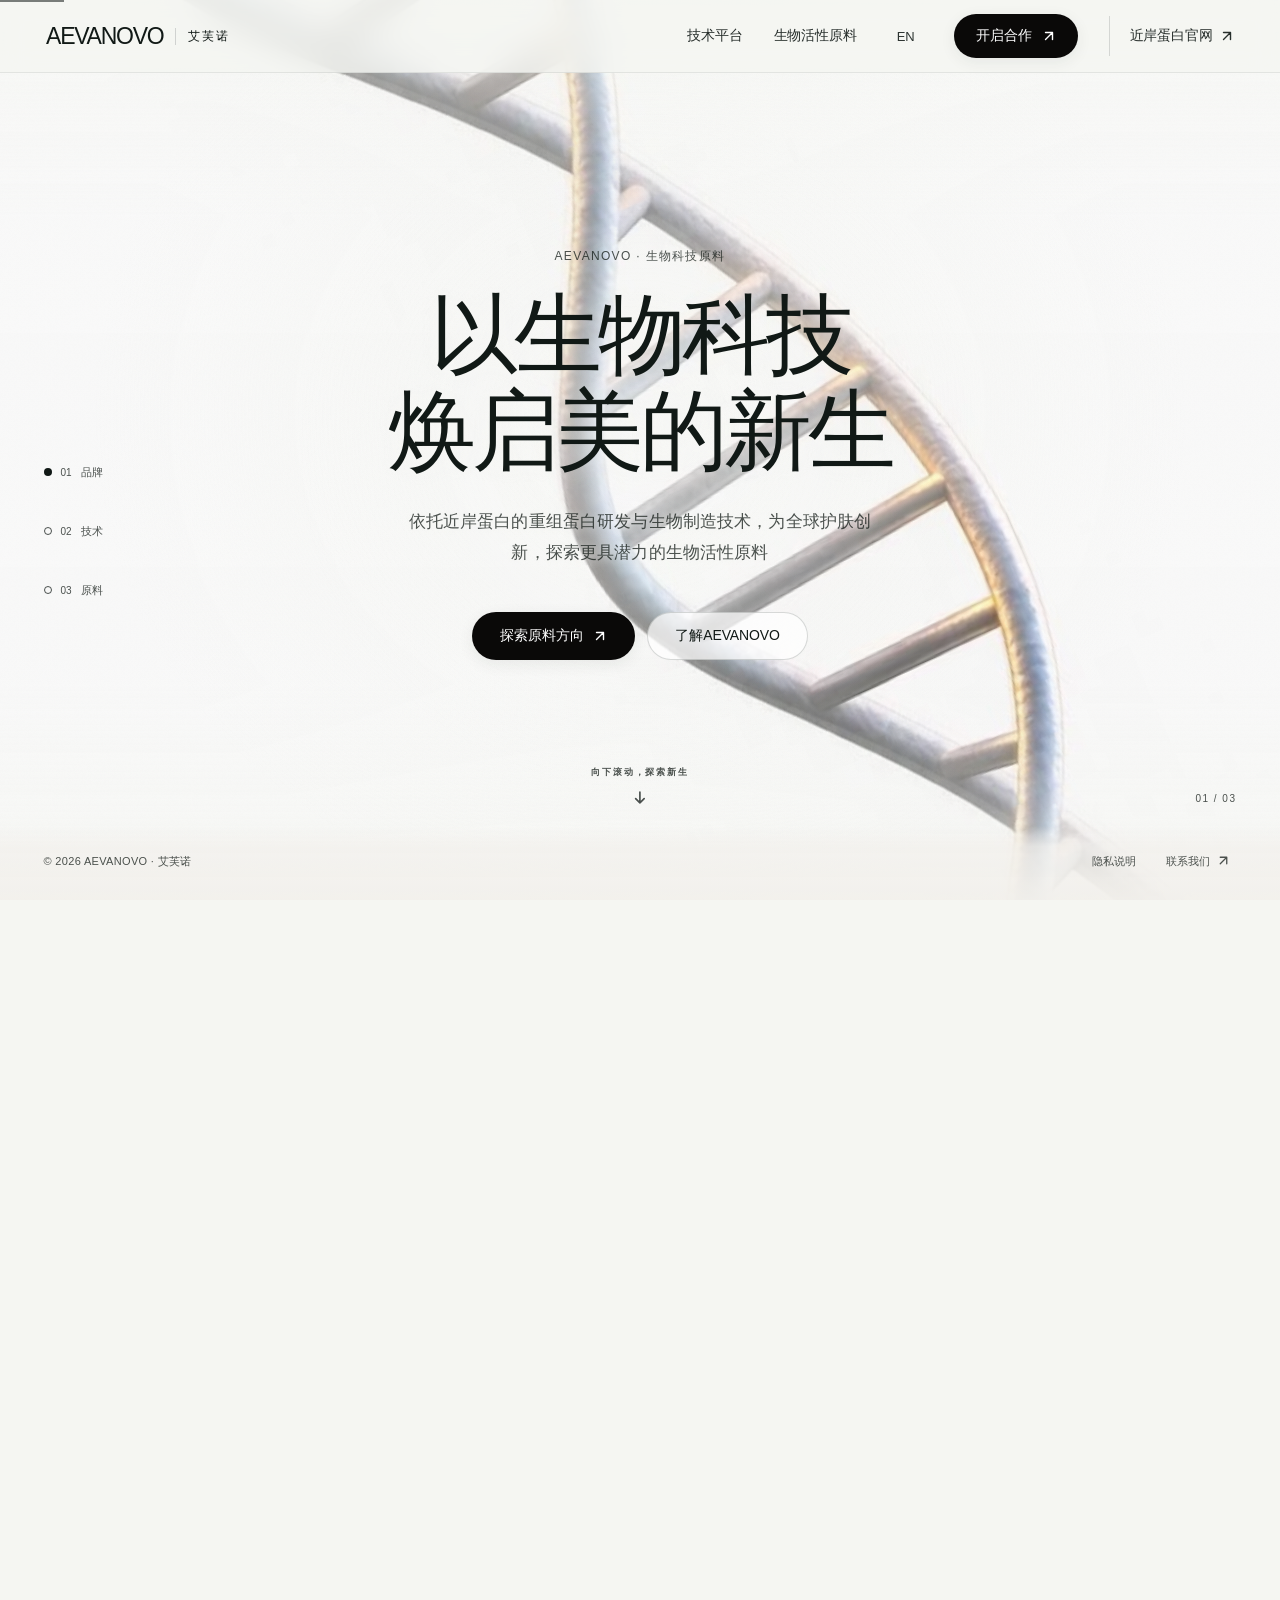
==== commit ffa1ef22: "Remove DNA control and smooth chapter motion Preserve all original DNA frames and website content. S" ====
--- a/index.html
+++ b/index.html
@@ -242,13 +242,11 @@
 }
 
 /* Original DNA image sequence and an always available motion control. */
-.model-sequence{object-fit:cover;opacity:1}
-.sequence-ready .model-poster{visibility:hidden}
-#motionToggle{position:fixed;right:clamp(16px,3.4vw,44px);bottom:144px;z-index:45;min-height:40px;padding:9px 15px;border:1px solid #c6c9bf;border-radius:99px;background:#f8f8f1e8;color:#314032;font-size:11px;box-shadow:0 3px 16px #14251a0a}
-#motionToggle[hidden]{display:inline-flex}
-@media(max-width:720px){#motionToggle{right:20px;bottom:140px;min-height:40px;font-size:10px;padding:8px 12px}}
-</style></head><body><button id="motionToggle" type="button" data-zh="启用 DNA 动效" data-en="Enable DNA motion">启用 DNA 动效</button>
-<div class="stage" aria-hidden="true"><img class="dna-model model-poster" src="[data-uri]" alt=""><video id="clip" class="dna-model model-video" muted playsinline webkit-playsinline preload="auto" disablepictureinpicture></video><div class="veil"></div><div class="grain"></div></div><i class="meter" id="meter" aria-hidden="true"></i>
+.model-sequence{object-fit:cover;opacity:0;transition:opacity .24s ease}.sequence-ready .model-sequence{opacity:1}
+
+
+</style></head><body>
+<div class="stage" aria-hidden="true"><img class="dna-model model-poster" src="[data-uri]" alt=""><div class="veil"></div><div class="grain"></div></div><i class="meter" id="meter" aria-hidden="true"></i>
 <header class="chrome"><a class="mark" href="#home" aria-label="AEVANOVO 艾芙诺 首页"><span class="mark-name">AEVANOVO</span><span class="mark-cn">艾芙诺</span></a><nav class="nav" aria-label="主导航"><a href="#science" data-chapter="1" data-zh="技术平台" data-en="Our science">技术平台</a><a href="#ingredients" data-chapter="2" data-zh="生物活性原料" data-en="Ingredients">生物活性原料</a><button class="mobile-menu-button" id="mobileMenuButton" type="button" aria-controls="mobileMenuPanel" aria-expanded="false" data-zh="菜单" data-en="Menu">菜单</button><button class="lang" id="language" aria-label="Switch language">EN</button><a class="pill" href="#contact" data-zh="开启合作 ↗" data-en="Let’s connect ↗">开启合作 <svg class="inline-arrow" viewBox="0 0 16 16" aria-hidden="true" focusable="false"><path d="M4 12 12 4M4 4h8v8"/></svg></a><a class="company-link" href="https://www.novoprotein.com.cn" target="_blank" rel="noopener noreferrer" data-zh="近岸蛋白官网 ↗" data-en="Novoprotein ↗">近岸蛋白官网 <svg class="inline-arrow" viewBox="0 0 16 16" aria-hidden="true" focusable="false"><path d="M4 12 12 4M4 4h8v8"/></svg></a></nav></header><nav class="mobile-menu-panel" id="mobileMenuPanel" aria-label="移动端导航" hidden><a href="#home" data-chapter="0" data-zh="品牌理念" data-en="Our vision">品牌理念</a><a href="#science" data-chapter="1" data-zh="技术平台" data-en="Our science">技术平台</a><a href="#ingredients" data-chapter="2" data-zh="生物活性原料" data-en="Ingredients">生物活性原料</a><a href="#brand" data-zh="了解AEVANOVO" data-en="About AEVANOVO">了解AEVANOVO</a><a href="#contact" data-zh="合作咨询" data-en="Contact us">合作咨询</a></nav>
 <nav class="side" aria-label="章节导航"><button class="dot active" data-go="0" aria-label="品牌理念" aria-current="step"><span class="dot-index">01</span><span class="dot-name" data-zh="品牌" data-en="Vision">品牌</span></button><button class="dot" data-go="1" aria-label="技术平台"><span class="dot-index">02</span><span class="dot-name" data-zh="技术" data-en="Science">技术</span></button><button class="dot" data-go="2" aria-label="原料方向"><span class="dot-index">03</span><span class="dot-name" data-zh="原料" data-en="Portfolio">原料</span></button></nav><div class="folio" id="folio">01 / 03</div><div class="scroll-hint" id="scrollHint"><b data-zh="向下滚动，探索新生" data-en="SCROLL TO DISCOVER">向下滚动，探索新生</b><span><svg class="inline-arrow arrow-down" viewBox="0 0 16 16" aria-hidden="true" focusable="false"><path d="M8 3v10M4 9l4 4 4-4"/></svg></span></div>
 <main class="panels">
@@ -345,116 +343,115 @@
 function readScroll(){var max=document.documentElement.scrollHeight-window.innerHeight;targetProgress=max>0?clamp(window.pageYOffset/max,0,1):0;if(!scrollInitialized){progress=targetProgress;scrollInitialized=true}}
 var lastPaintProgress=-1;
 function paint(){if(Math.abs(progress-lastPaintProgress)<.000001)return;lastPaintProgress=progress;meter.style.transform='scaleX('+progress+')';var current=progress<.29?0:progress<.71?1:2;panels.forEach(function(el,i){var c=CUES[i],enter=ramp(progress,c[0],c[1]),leave=ramp(progress,c[2],c[3]),o=enter*(1-leave),y=reduced?0:(1-enter)*DRIFT-leave*DRIFT;el.style.opacity=o;el.style.transform='translate3d(0,'+y+'px,0) scale('+(reduced?1:.97+o*.03)+')';el.style.pointerEvents=o>.6?'auto':'none';el.inert=o<=.6;el.toggleAttribute('inert',o<=.6);el.setAttribute('aria-hidden',o>.6?'false':'true')});if(current!==lastPanel){document.querySelectorAll('.dot').forEach(function(b,i){b.classList.toggle('active',i===current);if(i===current)b.setAttribute('aria-current','step');else b.removeAttribute('aria-current')});document.querySelectorAll('[data-chapter]').forEach(function(link){if(Number(link.dataset.chapter)===current)link.setAttribute('aria-current','page');else link.removeAttribute('aria-current')});document.getElementById('folio').textContent='0'+(current+1)+' / 03';lastPanel=current}document.getElementById('scrollHint').style.opacity=progress<.1?1:0}
-// The original DNA footage as ordinary JPEG frames: no video decoder or autoplay.
-var clip=document.getElementById('clip'),motionToggle=document.getElementById('motionToggle');
-var sequenceCache={},sequenceQueue=[],sequenceQueued={},sequenceActive=0,sequenceTarget=0;
-var sequenceImage=null,sequenceIndex=-1,sequencePaints=0,sequenceAttempt=0,sequenceDemo=0,sequenceDemoBase=0;
-var sequenceEnabled=!reduced,sequenceErrors=0,sequenceClock=0,sequenceCoarse=[0,20,40,60,80];
-var sequenceGeneration=0;
-function sequenceState(state){
-  modelStage.setAttribute('data-motion-state',state);
-  modelStage.setAttribute('data-renderer','original-image-sequence');
-  clip.setAttribute('data-renderer','original-image-sequence');
-}
-function updateMotionButton(){
-  var unavailable=sequenceErrors>0&&sequenceIndex<0&&sequenceActive===0;
-  var zh=!sequenceEnabled?'启用 DNA 动效':unavailable?'重试 DNA 动效':'播放 DNA 动效';
-  var en=!sequenceEnabled?'Enable DNA motion':unavailable?'Retry DNA motion':'Play DNA motion';
-  motionToggle.hidden=false;motionToggle.setAttribute('data-zh',zh);motionToggle.setAttribute('data-en',en);
-  motionToggle.textContent=lang==='en'?en:zh;
-}
-function frameURL(index){return 'media/dna-motion-'+('000'+index).slice(-3)+'.jpg?v=20261019-frames-'+sequenceAttempt}
-function trimSequenceCache(){
-  var limit=window.innerWidth<=720?8:12;
-  var loaded=Object.keys(sequenceCache).filter(function(key){return sequenceCache[key].ready});
-  loaded.sort(function(a,b){return sequenceCache[a].used-sequenceCache[b].used});
-  while(loaded.length>limit){
-    var removable=loaded.findIndex(function(key){return Number(key)!==sequenceIndex&&sequenceCoarse.indexOf(Number(key))===-1});
-    if(removable<0)break;
-    var key=loaded.splice(removable,1)[0],entry=sequenceCache[key];
-    entry.image.onload=entry.image.onerror=null;entry.image.removeAttribute('src');delete sequenceCache[key];
+// Original DNA JPEG frames streamed together; bounded local decoding and one stable canvas.
+var dnaCanvas=null,dnaContext=null,dnaEncoded=[],dnaCache={},dnaQueue=[],dnaQueued={};
+var dnaActive=0,dnaPosition=progress*80,dnaGoal=dnaPosition,dnaShown=false,dnaLastNow=0,dnaLastDraw=-1;
+var dnaFramesLoaded=0,dnaDraws=0,dnaWaits=0,dnaMaxStep=0,dnaWarmKey='',dnaRequests=0;
+var dnaBundleURL='media/dna-motion-stream-20261020.bin';
+function dnaState(state){modelStage.setAttribute('data-motion-state',state);modelStage.setAttribute('data-renderer','buffered-original-canvas')}
+function dnaCacheLimit(){return window.innerWidth<=720?16:24}
+function dnaReady(index){return index>=0&&index<=80&&dnaCache[index]&&dnaCache[index].ready}
+function dnaTrim(){
+  var ready=Object.keys(dnaCache).filter(function(k){return dnaCache[k].ready}),floor=Math.floor(dnaPosition),ceil=Math.ceil(dnaPosition);
+  ready.sort(function(a,b){return Math.abs(Number(b)-dnaPosition)-Math.abs(Number(a)-dnaPosition)});
+  while(ready.length>dnaCacheLimit()){
+    var at=ready.findIndex(function(k){return Number(k)!==floor&&Number(k)!==ceil});if(at<0)break;
+    var key=ready.splice(at,1)[0],entry=dnaCache[key];entry.image.onload=entry.image.onerror=null;entry.image.removeAttribute('src');URL.revokeObjectURL(entry.url);delete dnaCache[key];
   }
-}
-function drawSequenceFrame(){
-  if(!sequenceEnabled||reduced)return;
-  var best=-1,distance=Infinity;
-  Object.keys(sequenceCache).forEach(function(key){
-    var entry=sequenceCache[key],delta=Math.abs(Number(key)-sequenceTarget);
-    if(entry.ready&&delta<distance){best=Number(key);distance=delta}
-  });
-  if(best<0||best===sequenceIndex)return;
-  var chosen=sequenceCache[best];chosen.used=++sequenceClock;
-  if(sequenceImage&&sequenceImage.parentNode===modelStage)modelStage.replaceChild(chosen.image,sequenceImage);
-  else modelStage.insertBefore(chosen.image,document.querySelector('.veil'));
-  sequenceImage=chosen.image;sequenceIndex=best;sequencePaints++;
-  document.body.classList.add('sequence-ready');
-  modelStage.setAttribute('data-motion-index',String(best));
-  modelStage.setAttribute('data-motion-frame-time',(best/8).toFixed(3));
-  modelStage.setAttribute('data-motion-paints',String(sequencePaints));
-  sequenceState('ready');trimSequenceCache();updateMotionButton();
-}
-function drainSequenceQueue(){
-  if(!sequenceEnabled)return;
-  sequenceQueue.sort(function(a,b){return Math.abs(a-sequenceTarget)-Math.abs(b-sequenceTarget)});
-  while(sequenceActive<4&&sequenceQueue.length){
-    var index=sequenceQueue.shift();delete sequenceQueued[index];
-    if(sequenceCache[index])continue;
-    loadSequenceFrame(index);
+  modelStage.setAttribute('data-motion-cache',String(ready.length));
+}
+function dnaDecode(index){
+  if(!dnaEncoded[index]||dnaCache[index])return;
+  var image=new Image(),url=URL.createObjectURL(dnaEncoded[index]),settled=false;
+  var entry={image:image,url:url,ready:false};dnaCache[index]=entry;dnaActive++;
+  image.decoding='async';var timer=setTimeout(function(){finish(false)},15000);
+  function finish(ok){
+    if(settled)return;settled=true;clearTimeout(timer);image.onload=image.onerror=null;dnaActive--;
+    entry.ready=ok&&image.naturalWidth===1080&&image.naturalHeight===1080;
+    if(!entry.ready){image.removeAttribute('src');URL.revokeObjectURL(url);delete dnaCache[index]}
+    dnaTrim();dnaDrain();
   }
-  updateMotionButton();
-}
-function loadSequenceFrame(index){
-  var image=new Image(),generation=sequenceGeneration,settled=false;
-  var entry={image:image,ready:false,used:++sequenceClock};sequenceCache[index]=entry;sequenceActive++;
-  image.className='dna-model model-sequence';image.alt='';image.draggable=false;image.decoding='async';
-  image.setAttribute('data-frame-index',String(index));
-  var timer=setTimeout(function(){finish(false)},10000);
-  function finish(ok){
-    if(settled)return;settled=true;clearTimeout(timer);image.onload=image.onerror=null;
-    if(generation!==sequenceGeneration)return;
-    sequenceActive--;entry.ready=ok&&image.naturalWidth>0;
-    if(!entry.ready){entry.failed=true;sequenceErrors++;image.removeAttribute('src')}
-    drawSequenceFrame();trimSequenceCache();drainSequenceQueue();
+  image.onload=function(){if(image.decode)image.decode().then(function(){finish(true)}).catch(function(){finish(image.complete&&image.naturalWidth>0)});else finish(true)};
+  image.onerror=function(){finish(false)};image.src=url;
+}
+function dnaDrain(){
+  while(dnaActive<2&&dnaQueue.length){var index=dnaQueue.shift();delete dnaQueued[index];if(dnaEncoded[index]&&!dnaCache[index])dnaDecode(index)}
+}
+function dnaWarm(){
+  if(reduced||document.hidden||document.querySelector('dialog[open]'))return;
+  var base=Math.floor(dnaPosition),direction=dnaGoal<dnaPosition? -1:1,key=base+':'+direction+':'+dnaFramesLoaded;
+  if(key===dnaWarmKey)return;dnaWarmKey=key;
+  var ahead=window.innerWidth<=720?10:16,behind=window.innerWidth<=720?3:5,order=[base,Math.ceil(dnaPosition)];
+  for(var n=1;n<=ahead;n++)order.push(base+direction*n);
+  for(var b=1;b<=behind;b++)order.push(base-direction*b);
+  dnaQueue=[];dnaQueued={};order.forEach(function(index){if(index<0||index>80||dnaQueued[index]||dnaCache[index]||!dnaEncoded[index])return;dnaQueued[index]=true;dnaQueue.push(index)});dnaDrain();
+}
+function dnaParseStream(){
+  var chunks=[],available=0,offset=0,headerSize=-1,manifest=null,next=0;
+  function take(size){
+    var result=new Uint8Array(size),written=0;
+    while(written<size){var front=chunks[0],count=Math.min(size-written,front.length-offset);result.set(front.subarray(offset,offset+count),written);written+=count;offset+=count;if(offset===front.length){chunks.shift();offset=0}}
+    available-=size;return result;
   }
-  image.onload=function(){
-    if(image.decode)image.decode().then(function(){finish(true)}).catch(function(){finish(image.complete&&image.naturalWidth>0)});
-    else finish(true);
-  };image.onerror=function(){finish(false)};image.src=frameURL(index);
-}
-function queueSequenceFrame(index){
-  if(index<0||index>80||sequenceCache[index]||sequenceQueued[index])return;
-  sequenceQueued[index]=true;sequenceQueue.push(index);
-}
-function warmSequenceFrames(target){
-  sequenceQueue=sequenceQueue.filter(function(index){return Math.abs(index-target)<=4||sequenceCoarse.indexOf(index)!==-1});
-  sequenceQueued={};sequenceQueue.forEach(function(index){sequenceQueued[index]=true});
-  [target,target-1,target+1,target-2,target+2,target-3,target+3].concat(sequenceCoarse).forEach(queueSequenceFrame);
-  drainSequenceQueue();
-}
-function loadOriginalVideo(){
-  motionToggle.hidden=false;
-  if(!sequenceEnabled||reduced){sequenceState('reduced');updateMotionButton();return}
-  sequenceTarget=Math.round(clamp(progress,0,1)*80);
-  sequenceState(sequenceIndex<0?'loading':'ready');warmSequenceFrames(sequenceTarget);
-}
-function paintVideo(now){
-  if(!sequenceEnabled||reduced||document.hidden||document.querySelector('dialog[open]'))return;
-  var position=progress;
-  if(sequenceDemo){
-    var t=(now-sequenceDemo)/1800;
-    if(t>=1||Math.abs(progress-sequenceDemoBase)>.015)sequenceDemo=0;
-    else position=clamp(progress+(progress>.7?-1:1)*.22*Math.sin(Math.PI*t),0,1);
-  }
-  var index=Math.round(clamp(position,0,1)*80);
-  if(index!==sequenceTarget){sequenceTarget=index;warmSequenceFrames(index)}
-  drawSequenceFrame();
-}
-motionToggle.onclick=function(){
-  reduced=false;sequenceEnabled=true;sequenceAttempt++;
-  Object.keys(sequenceCache).forEach(function(key){if(sequenceCache[key].failed)delete sequenceCache[key]});
-  sequenceErrors=0;sequenceDemo=performance.now();sequenceDemoBase=progress;
-  modelLastProgress=-1;lastPaintProgress=-1;loadOriginalVideo();paintModel();paint();
-};
+  return function(chunk){
+    chunks.push(chunk);available+=chunk.length;
+    if(headerSize<0&&available>=12){var prefix=take(12);if(String.fromCharCode.apply(null,prefix.subarray(0,8))!=='AEVDNA01')throw new Error('Invalid DNA bundle');headerSize=new DataView(prefix.buffer).getUint32(8,true);if(headerSize<20||headerSize>20000)throw new Error('Invalid DNA header')}
+    if(!manifest&&headerSize>=0&&available>=headerSize){
+      manifest=JSON.parse(new TextDecoder().decode(take(headerSize)));
+      if(manifest.width!==1080||manifest.height!==1080||!Array.isArray(manifest.frames)||manifest.frames.length!==81)throw new Error('Invalid DNA manifest');
+      var seen={};manifest.frames.forEach(function(frame){if(!Number.isInteger(frame.index)||frame.index<0||frame.index>80||seen[frame.index]||!Number.isInteger(frame.size)||frame.size<100||frame.size>250000)throw new Error('Invalid DNA frame');seen[frame.index]=true});
+    }
+    while(manifest&&next<manifest.frames.length&&available>=manifest.frames[next].size){
+      var item=manifest.frames[next++],bytes=take(item.size);
+      if(!dnaEncoded[item.index]){dnaEncoded[item.index]=new Blob([bytes],{type:'image/jpeg'});dnaFramesLoaded++;modelStage.setAttribute('data-motion-buffered',String(dnaFramesLoaded));dnaWarm()}
+    }
+    return manifest&&next===81;
+  };
+}
+async function dnaFetch(attempt){
+  var controller=new AbortController(),timer=setTimeout(function(){controller.abort()},60000),complete=false;
+  modelStage.setAttribute('data-motion-requests',String(++dnaRequests));
+  try{
+    var response=await fetch(dnaBundleURL,{signal:controller.signal,credentials:'same-origin'});if(!response.ok)throw new Error('DNA bundle unavailable');
+    var receive=dnaParseStream();
+    if(response.body&&response.body.getReader){var reader=response.body.getReader();while(true){var part=await reader.read();if(part.done)break;complete=receive(part.value)}}
+    else complete=receive(new Uint8Array(await response.arrayBuffer()));
+    if(!complete)throw new Error('Incomplete DNA stream');
+    modelStage.setAttribute('data-motion-download','complete');dnaWarm();
+  }catch(error){
+    modelStage.setAttribute('data-motion-download','retrying');
+    if(attempt<2)setTimeout(function(){dnaFetch(attempt+1)},1500*(attempt+1));
+    else modelStage.setAttribute('data-motion-download','unavailable');
+  }finally{clearTimeout(timer)}
+}
+function loadDNAFrames(){
+  if(reduced){dnaState('reduced');return}
+  dnaCanvas=document.createElement('canvas');dnaCanvas.width=1080;dnaCanvas.height=1080;dnaCanvas.className='dna-model model-sequence';dnaCanvas.setAttribute('aria-hidden','true');
+  dnaContext=dnaCanvas.getContext('2d',{alpha:false,desynchronized:true});
+  if(!dnaContext){dnaState('unavailable');return}
+  modelStage.insertBefore(dnaCanvas,document.querySelector('.veil'));dnaState('buffering');dnaFetch(0);
+}
+function paintDNAFrames(now){
+  if(reduced||!dnaContext||document.hidden||document.querySelector('dialog[open]')){dnaLastNow=0;return}
+  var dt=dnaLastNow?Math.min(64,Math.max(1,now-dnaLastNow)):16.67;dnaLastNow=now;dnaGoal=clamp(progress,0,1)*80;
+  if(!dnaShown)dnaPosition=dnaGoal;
+  dnaWarm();
+  if(!dnaReady(Math.floor(dnaPosition))||!dnaReady(Math.ceil(dnaPosition)))return;
+  var delta=dnaGoal-dnaPosition,candidate=Math.abs(delta)<.0001?dnaGoal:dnaPosition+clamp(delta*(1-Math.exp(-dt/72)),-dt*.1,dt*.1),oldPosition=dnaPosition;
+  // Only traverse contiguous decoded frames. A late frame can slow the visual, never skip to a distant pose.
+  if(candidate>dnaPosition){for(var i=Math.floor(dnaPosition);i<=Math.ceil(candidate);i++){if(!dnaReady(i)){candidate=Math.min(candidate,Math.max(dnaPosition,i-1));break}}}
+  else if(candidate<dnaPosition){for(var j=Math.ceil(dnaPosition);j>=Math.floor(candidate);j--){if(!dnaReady(j)){candidate=Math.max(candidate,Math.min(dnaPosition,j+1));break}}}
+  dnaPosition=clamp(candidate,0,80);dnaWarm();
+  if(Math.abs(delta)>.15&&Math.abs(dnaPosition-oldPosition)<.00001){dnaWaits++;modelStage.setAttribute('data-motion-waits',String(dnaWaits))}
+  if(dnaShown&&Math.abs(dnaPosition-dnaLastDraw)<.0005)return;
+  var lower=Math.floor(dnaPosition),upper=Math.ceil(dnaPosition);if(!dnaReady(lower)||!dnaReady(upper))return;
+  dnaContext.globalAlpha=1;dnaContext.drawImage(dnaCache[lower].image,0,0,1080,1080);
+  if(upper!==lower){dnaContext.globalAlpha=dnaPosition-lower;dnaContext.drawImage(dnaCache[upper].image,0,0,1080,1080);dnaContext.globalAlpha=1}
+  if(dnaShown)dnaMaxStep=Math.max(dnaMaxStep,Math.abs(dnaPosition-dnaLastDraw));dnaLastDraw=dnaPosition;dnaShown=true;dnaDraws++;
+  document.body.classList.add('sequence-ready');dnaState('ready');
+  modelStage.setAttribute('data-motion-index',dnaPosition.toFixed(3));modelStage.setAttribute('data-motion-paints',String(dnaDraws));modelStage.setAttribute('data-motion-max-step',dnaMaxStep.toFixed(3));
+  dnaTrim();
+}
 
 
 function frame(now){
@@ -462,7 +459,7 @@
 if(navMotion){var travel=clamp((now-navMotion.start)/navMotion.duration,0,1),position=navMotion.from+(navMotion.to-navMotion.from)*cinemaEase(travel);window.scrollTo(0,position);var max=document.documentElement.scrollHeight-window.innerHeight;targetProgress=max>0?clamp(position/max,0,1):0;if(travel>=1)navMotion=null}
 var follow=reduced?1:1-Math.exp(-dt/115);progress+=(targetProgress-progress)*follow;if(Math.abs(targetProgress-progress)<.00001)progress=targetProgress;
 paint();paintModel();
-paintVideo(now);
+paintDNAFrames(now);
 animationFrame=requestAnimationFrame(frame);
 }
 function go(i){var max=document.documentElement.scrollHeight-window.innerHeight,to=max*CHAPTER_STOPS[i];if(reduced){navMotion=null;window.scrollTo(0,to);readScroll();return}navMotion={from:window.pageYOffset,to:to,start:performance.now(),duration:1200+Math.abs(to-window.pageYOffset)/Math.max(max,1)*360}}
@@ -527,6 +524,6 @@
   window.parent.postMessage({type:'AEVANOVO_PREVIEW_READY'},location.origin);
 }
 
-window.addEventListener('scroll',readScroll,{passive:true});window.addEventListener('resize',readScroll);readScroll();paint();paintModel();loadOriginalVideo();animationFrame=requestAnimationFrame(frame);
+window.addEventListener('scroll',readScroll,{passive:true});window.addEventListener('resize',readScroll);readScroll();paint();paintModel();loadDNAFrames();animationFrame=requestAnimationFrame(frame);
 })();
 </script></body></html>
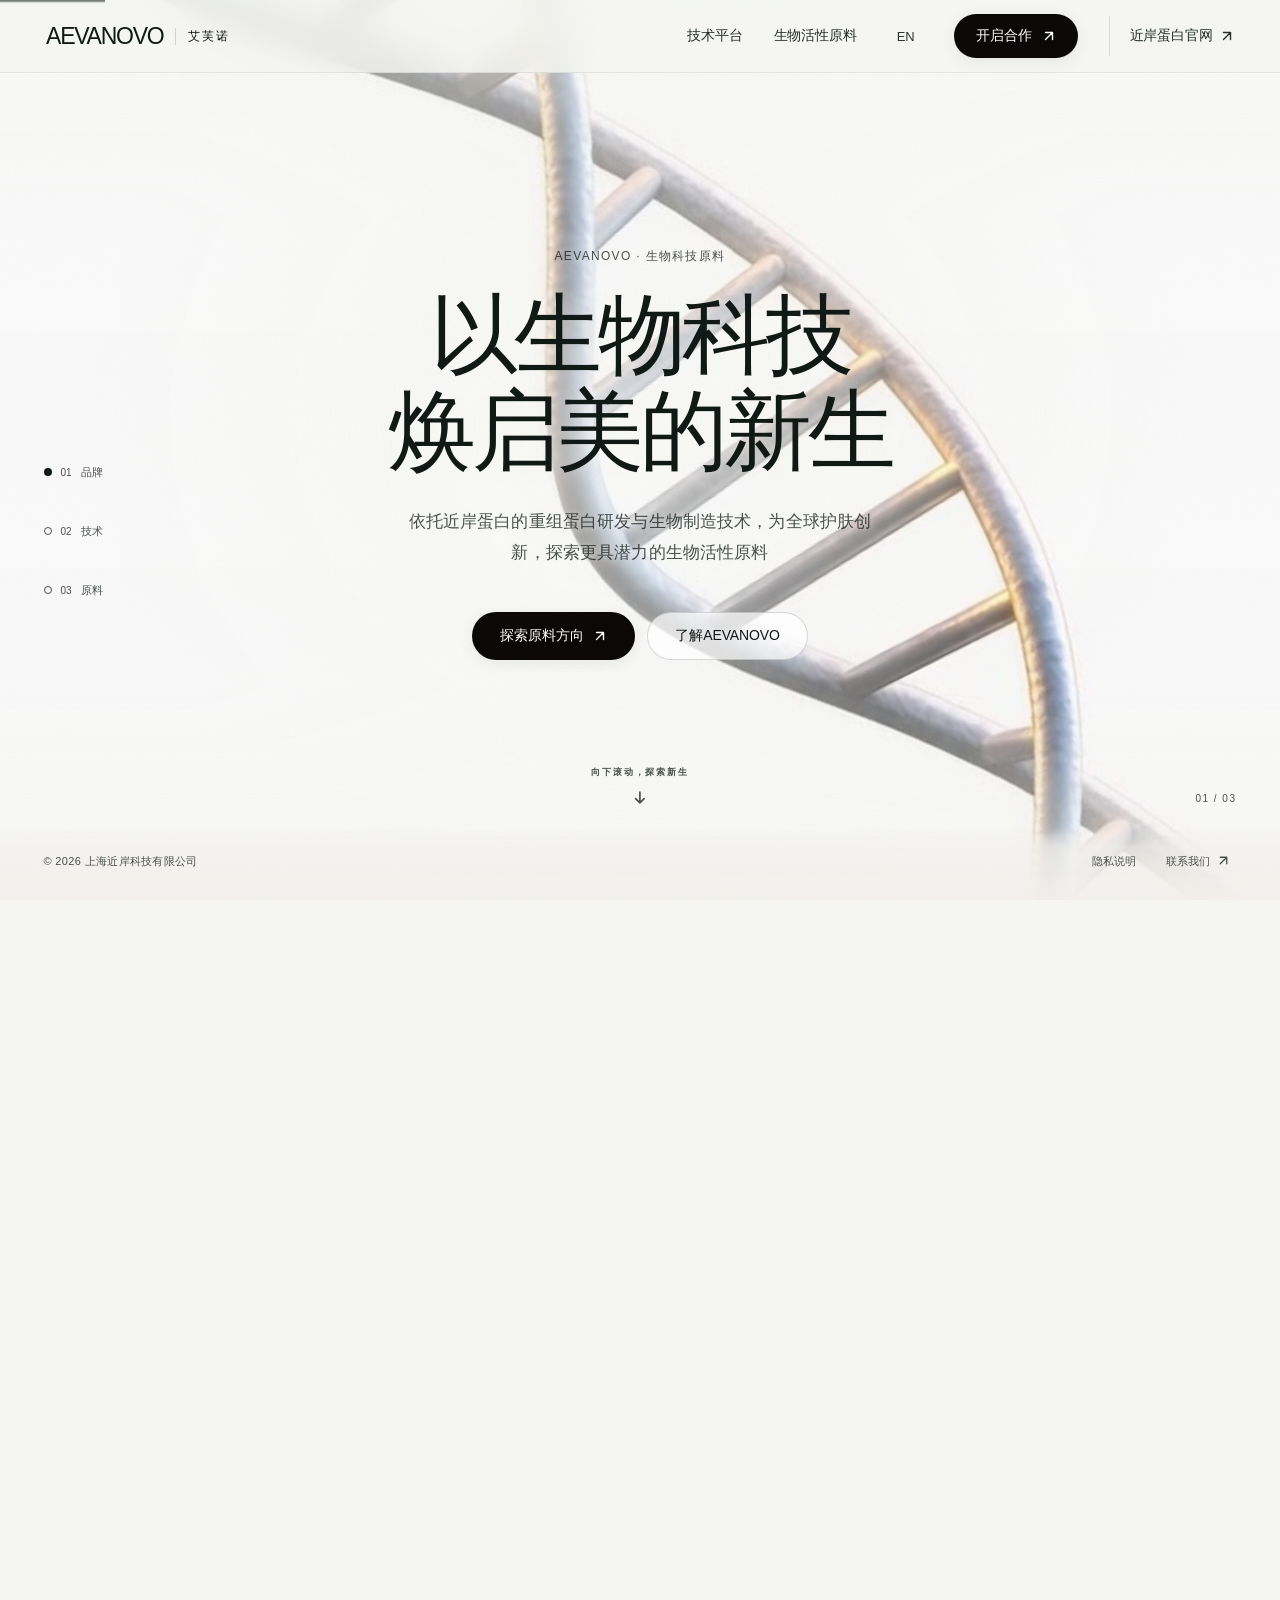
==== commit 08f0f036: "Update footer copyright to company name" ====
--- a/index.html
+++ b/index.html
@@ -254,7 +254,7 @@
 <section class="panel" data-panel aria-labelledby="science-title"><div class="eyebrow" data-zh="01 / 技术平台 · 从分子到制造" data-en="01 / OUR SCIENCE · MOLECULE TO MANUFACTURING">01 / 技术平台 · 从分子到制造</div><h2 class="display" id="science-title" data-edit data-cms="home-3" data-zh="微观的探索。<br>美的无限可能。" data-en="Small molecules.<br>New possibilities.">微观的探索。<br>美的无限可能。</h2><p class="sub" data-edit data-cms="home-4" data-zh="连接重组蛋白研究与生物制造，<br>让原料创新从科学出发，走向配方应用。" data-en="Connecting recombinant protein research with biomanufacturing. Bringing ingredient innovation from life science to formulation.">连接重组蛋白研究与生物制造，<br>让原料创新从科学出发，走向配方应用。</p><div class="cta"><a class="pill" href="#platform" data-zh="走近技术平台 ↗" data-en="Discover our platform ↗">走近技术平台 <svg class="inline-arrow" viewBox="0 0 16 16" aria-hidden="true" focusable="false"><path d="M4 12 12 4M4 4h8v8"/></svg></a></div></section>
 <section class="panel" data-panel aria-labelledby="ingredients-title"><div class="eyebrow" data-zh="02 / 产品介绍 · 为创新而生" data-en="02 / PRODUCTS · DESIGNED FOR INNOVATION">02 / 产品介绍 · 为创新而生</div><h2 class="display" id="ingredients-title" data-edit data-cms="home-5" data-zh="从生命灵感，<br>到配方未来。" data-en="Inspired by life.<br>Made for what’s next.">从生命灵感，<br>到配方未来。</h2><p class="sub" data-edit data-cms="home-6" data-zh="面向化妆品、功效护肤及医美原料市场，<br>与品牌、研发团队和配方师，共同开启下一步探索。" data-en="For cosmetics, efficacy-led skincare and aesthetic ingredient markets. Exploring what’s next with brands, researchers and formulators.">面向化妆品、功效护肤及医美原料市场，<br>与品牌、研发团队和配方师，共同开启下一步探索。</p><div class="portfolio-links" role="group" aria-label="产品介绍"><a href="#catalog" data-category="collagen" data-zh="重组胶原蛋白" data-en="Recombinant Collagen">重组胶原蛋白</a><a href="#catalog" data-category="pdrn" data-zh="重组PDRN" data-en="Recombinant PDRN">重组PDRN</a><a href="#catalog" data-category="functional" data-zh="重组功能蛋白" data-en="Functional Proteins">重组功能蛋白</a><a href="#catalog" data-category="actives" data-zh="创新活性原料" data-en="Innovative Actives">创新活性原料</a><a href="#catalog" data-category="development" data-zh="联合开发探索" data-en="Co-development">联合开发探索</a></div><div class="cta"><a class="pill" href="#catalog" data-zh="探索产品 ↗" data-en="Explore products ↗">探索产品 <svg class="inline-arrow" viewBox="0 0 16 16" aria-hidden="true" focusable="false"><path d="M4 12 12 4M4 4h8v8"/></svg></a><a class="pill secondary" href="#contact" data-zh="讨论你的项目" data-en="Discuss project">讨论你的项目</a></div></section>
 </main>
-<footer class="foot"><span>© 2026 AEVANOVO · 艾芙诺</span><div class="foot-links"><button type="button" data-open="privacy" data-zh="隐私说明" data-en="Privacy">隐私说明</button><button type="button" data-open="contact" data-zh="联系我们 ↗" data-en="Contact ↗">联系我们 <svg class="inline-arrow" viewBox="0 0 16 16" aria-hidden="true" focusable="false"><path d="M4 12 12 4M4 4h8v8"/></svg></button></div></footer><div class="track"></div>
+<footer class="foot"><span>© 2026 上海近岸科技有限公司</span><div class="foot-links"><button type="button" data-open="privacy" data-zh="隐私说明" data-en="Privacy">隐私说明</button><button type="button" data-open="contact" data-zh="联系我们 ↗" data-en="Contact ↗">联系我们 <svg class="inline-arrow" viewBox="0 0 16 16" aria-hidden="true" focusable="false"><path d="M4 12 12 4M4 4h8v8"/></svg></button></div></footer><div class="track"></div>
 <dialog class="modal" id="brand" aria-labelledby="brand-title"><button class="close" aria-label="关闭 / Close">×</button><p class="kicker">THE BRAND / AEVANOVO</p><h2 id="brand-title" data-edit data-cms="brand-1" data-zh="艾芙诺，让科学与美相遇。" data-en="Where life science meets beauty.">艾芙诺，让科学与美相遇。</h2><p class="intro-copy" data-edit data-cms="brand-2" data-zh="AEVANOVO（艾芙诺）是面向全球化妆品、功效护肤及医美原料市场的生物科技原料品牌。依托近岸蛋白的重组蛋白研发与生物制造技术，致力于提供高品质、创新型的生物活性原料。" data-en="AEVANOVO is a biotechnology ingredient brand serving the global cosmetics, efficacy-led skincare and aesthetic ingredient markets. Powered by Novoprotein’s recombinant protein R&amp;D and biomanufacturing technology, the brand is committed to high-quality, innovative bioactive ingredients.">AEVANOVO（艾芙诺）是面向全球化妆品、功效护肤及医美原料市场的生物科技原料品牌。依托近岸蛋白的重组蛋白研发与生物制造技术，致力于提供高品质、创新型的生物活性原料。</p><p class="brand-block" data-edit data-cms="brand-3" data-zh="以科学为起点。<br>以原料为连接。<br>以创新为方向。" data-en="Rooted in science.<br>Connected through ingredients.<br>Driven by innovation.">以科学为起点。<br>以原料为连接。<br>以创新为方向。</p><a class="pill" href="#contact" data-zh="与我们交流 ↗" data-en="Connect with us ↗">与我们交流 <svg class="inline-arrow" viewBox="0 0 16 16" aria-hidden="true" focusable="false"><path d="M4 12 12 4M4 4h8v8"/></svg></a></dialog>
 <dialog class="modal" id="platform" aria-labelledby="platform-title">
 <div class="platform-bar"><span>AEVANOVO <span aria-hidden="true">/</span> <span data-zh="技术平台" data-en="TECHNOLOGY">技术平台</span></span><button class="close" aria-label="关闭 / Close"><svg viewBox="0 0 20 20" aria-hidden="true"><path d="m5 5 10 10M15 5 5 15"/></svg></button></div>
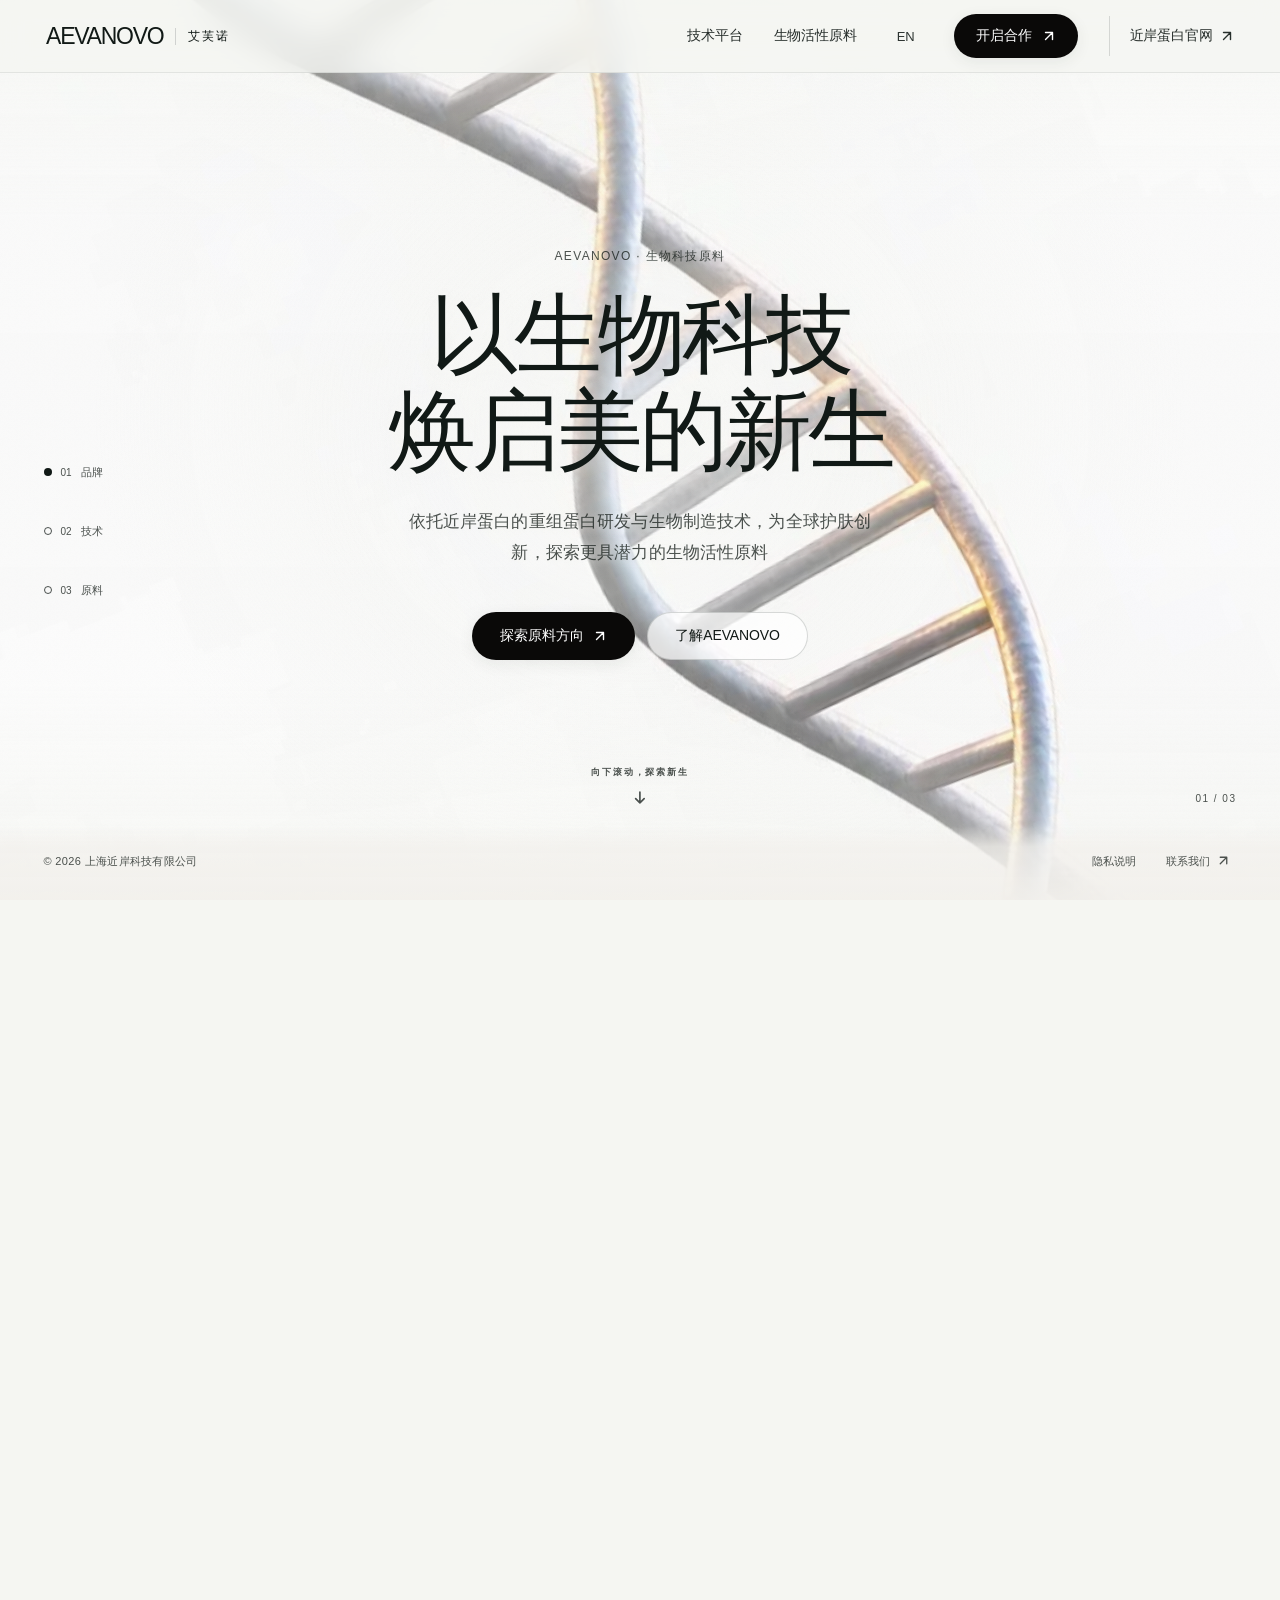
==== commit 6c7a73d3: "Reduce DNA scroll latency with a shared timeline Remove stacked DNA easing and the frame traversal s" ====
--- a/index.html
+++ b/index.html
@@ -241,7 +241,7 @@
  #privacy .privacy-contacts>div{grid-template-columns:1fr;gap:1px;padding:6px 0}
 }
 
-/* Original DNA image sequence and an always available motion control. */
+/* Original DNA sequence follows the shared scroll timeline. */
 .model-sequence{object-fit:cover;opacity:0;transition:opacity .24s ease}.sequence-ready .model-sequence{opacity:1}
 
 
@@ -326,7 +326,7 @@
 <script>
 (function(){"use strict";
 var SITE_CONTENT={"fields":{"home-1":{"zh":"以生物科技\n焕启美的新生","en":"Life science.\nA new beauty."},"home-2":{"zh":"依托近岸蛋白的重组蛋白研发与生物制造技术，为全球护肤创新，探索更具潜力的生物活性原料","en":"Powered by Novoprotein’s recombinant protein R\u0026D and biomanufacturing technology. Exploring bioactive ingredients for the next chapter of skincare."},"home-3":{"zh":"微观的探索\n美的无限可能","en":"Small molecules.\nNew possibilities."},"home-4":{"zh":"连接重组蛋白研究与生物制造，\n让原料创新从科学出发，走向配方应用","en":"Connecting recombinant protein research with biomanufacturing. Bringing ingredient innovation from life science to formulation."},"home-5":{"zh":"从生命灵感\n到活性未来","en":"Inspired by life.\nMade for what’s next."},"home-6":{"zh":"面向功效护肤及医疗美容，\n与品牌、研发团队和配方师，共同开启下一步探索","en":"For cosmetics, efficacy-led skincare and aesthetic ingredient markets. Exploring what’s next with brands, researchers and formulators."},"brand-1":{"zh":"AEVANOVO，让科学与美相遇","en":"Where life science meets beauty."},"brand-2":{"zh":"AEVANOVO 艾芙诺，源自近岸蛋白，专注于生物科技驱动的医美与护肤活性原料创新。依托近岸蛋白在重组蛋白、生物合成及分子设计领域的技术积累，AEVANOVO 致力于探索生命科学与肌肤健康的深度融合，以前沿生物技术赋能活性成分研发，打造兼具科学性、创新性与卓越品质的高性能原料。从重组胶原蛋白到新一代生物活性成分，我们坚持以科技为核心、以功效为导向，为全球医美及护肤行业提供更具创新价值的原料解决方案","en":"AEVANOVO is a biotechnology ingredient brand serving the global cosmetics, efficacy-led skincare and aesthetic ingredient markets. Powered by Novoprotein’s recombinant protein R\u0026D and biomanufacturing technology, the brand is committed to high-quality, innovative bioactive ingredients."},"brand-3":{"zh":"秉承精研科学态度\n成就最佳生物原料","en":"Rooted in science.\nConnected through ingredients.\nDriven by innovation."},"science-1":{"zh":"精准分子设计平台","en":"Precision Molecular Design"},"science-2":{"zh":"基于蛋白质工程、生物信息学与分子模拟技术，深入解析生物活性分子的结构与功能关系，通过功能区域筛选、关键位点分析及序列优化，实现目标分子的精准设计。从重组胶原蛋白功能片段的设计到重组 PDRN 的核酸序列开发，以科学设计为起点，探索创新活性原料的更多可能。","en":"Through protein engineering, bioinformatics and molecular simulation, we investigate the relationship between the structure and function of bioactive molecules. Functional region screening, key-site analysis and sequence optimization enable precise design of target molecules. From functional fragments of recombinant collagen to nucleic acid sequences for recombinant PDRN, scientific design opens new possibilities for innovative active ingredients."},"science-3":{"zh":"高通量筛选验证平台","en":"High-Throughput Screening \u0026 Validation"},"science-4":{"zh":"融合高通量筛选、分子功能评价与多维度实验验证技术，构建从候选分子发现到活性评价的系统化筛选体系。围绕分子结构、功能活性及稳定性等关键指标开展综合评价，加速高潜力生物活性成分的筛选与优化，为差异化创新原料的研发提供科学依据。","en":"Combining high-throughput screening, molecular function assessment and multidimensional experimental validation, we build a systematic approach from candidate discovery to activity evaluation. Comprehensive assessment of molecular structure, functional activity and stability accelerates the selection and optimization of promising bioactive ingredients, providing a scientific basis for differentiated ingredient innovation."},"science-5":{"zh":"重组表达与生物制造平台","en":"Recombinant Expression \u0026 Biomanufacturing"},"science-6":{"zh":"依托基因工程、重组表达及生物合成技术，构建多元化生物活性原料制造体系。通过表达系统优化、发酵工艺开发及生物酶法合成等技术，实现重组胶原蛋白、功能蛋白及核酸活性成分的高效制备，推动创新分子从实验室研究迈向规模化应用。","en":"Genetic engineering, recombinant expression and biosynthesis underpin a versatile manufacturing system for bioactive ingredients. Expression system optimization, fermentation process development and enzymatic biosynthesis enable efficient production of recombinant collagen, functional proteins and nucleic acid actives, helping innovative molecules advance from laboratory research to scaled applications."},"science-7":{"zh":"质量分析与结构表征平台","en":"Quality Analytics \u0026 Structural Characterization"},"science-8":{"zh":"建立覆盖分子结构、理化性质、纯度、稳定性及功能特征的多维度分析评价体系，结合先进分析检测技术，深入研究活性成分的关键质量属性。从重组胶原蛋白的羟基化水平与三螺旋结构表征，到重组 PDRN 的分子结构分析，以科学数据支撑产品研发与品质控制，为创新原料的应用提供可靠依据。","en":"A multidimensional analytical framework evaluates molecular structure, physicochemical properties, purity, stability and functional characteristics. Advanced analytical techniques help investigate the critical quality attributes of active ingredients. From hydroxylation levels and triple-helix characterization of recombinant collagen to molecular structure analysis of recombinant PDRN, scientific data supports product development and quality control, providing a reliable basis for ingredient applications."},"products-1":{"zh":"重组胶原蛋白","en":"Recombinant Collagen"},"products-2":{"zh":"以生物科技重塑胶原价值。\n\nAEVANOVO 依托先进的基因工程与生物制造技术，专注于高品质重组胶原蛋白的创新研发。通过精准序列设计、仿生羟基化修饰及结构优化，打造兼具生物活性、结构稳定性与应用潜力的重组胶原蛋白原料，为肌肤修护、抗衰老及再生医学相关领域提供创新解决方案。","en":"Redefining the value of collagen through biotechnology.\n\nAEVANOVO draws on advanced genetic engineering and biomanufacturing technologies to develop innovative, high-quality recombinant collagen. Through precise sequence design, biomimetic hydroxylation and structural optimization, we create recombinant collagen ingredients that combine biological activity, structural stability and application potential, offering innovative solutions for skin repair, anti-aging and regenerative medicine-related fields."},"products-3":{"zh":"重组 PDRN","en":"Recombinant PDRN"},"products-4":{"zh":"以精准生物合成，探索核酸修护新可能。\n\nAEVANOVO 突破传统动物源 PDRN 的生产模式，融合功能性 DNA 序列设计、滚环扩增及创新酶促结构修饰技术，实现核酸活性成分的精准设计与高效生物制造。以可控的分子结构、稳定的产品品质及非动物源生产工艺，为肌肤修护与焕活提供新一代核酸活性原料解决方案。","en":"Precision biosynthesis opens new possibilities for nucleic acid-based repair.\n\nMoving beyond traditional animal-derived PDRN production, AEVANOVO combines functional DNA sequence design, rolling circle amplification and innovative enzymatic structural modification to enable precise design and efficient biomanufacturing of nucleic acid actives. With controlled molecular structures, consistent product quality and non-animal-derived production, we offer a new generation of nucleic acid active ingredient solutions for skin repair and revitalization."},"products-5":{"zh":"重组功能蛋白","en":"Recombinant Functional Proteins"},"products-6":{"zh":"探索生命科学，释放功能蛋白的多元价值。\n\nAEVANOVO 聚焦弹性蛋白、纤连蛋白等具有重要生物学功能的活性蛋白，依托重组表达、分子设计与蛋白工程技术，持续开发兼具功能活性与应用价值的创新原料。从细胞外基质仿生到肌肤微环境优化，以多元化功能蛋白拓展精准护肤与生物活性原料的应用边界。","en":"Exploring life science to unlock the diverse value of functional proteins.\n\nAEVANOVO focuses on bioactive proteins with important biological functions, including elastin and fibronectin. Through recombinant expression, molecular design and protein engineering, we continually develop innovative ingredients that combine functional activity with application value. From extracellular matrix biomimicry to optimization of the skin microenvironment, diverse functional proteins expand the possibilities of precision skincare and bioactive ingredients."},"products-7":{"zh":"创新活性原料","en":"Innovative Active Ingredients"},"products-8":{"zh":"以科技创新驱动下一代活性成分研发。\n\nAEVANOVO 立足前沿生命科学，融合合成生物学、分子设计与生物制造技术，持续探索具有独特作用机制与应用潜力的新型活性成分。以科学研究为基础、以市场需求为导向，打造差异化、高品质的创新原料，为功效护肤与医美领域注入持续创新动力。","en":"Advancing the next generation of active ingredients through scientific innovation.\n\nGrounded in frontier life science, AEVANOVO integrates synthetic biology, molecular design and biomanufacturing to explore novel actives with distinctive mechanisms of action and application potential. Guided by scientific research and market needs, we develop differentiated, high-quality innovative ingredients to bring continued innovation to efficacy-led skincare and aesthetic applications."},"products-9":{"zh":"联合开发探索","en":"Collaborative Innovation \u0026 Development"},"products-10":{"zh":"开放创新，共探生物活性原料的无限可能。\n\nAEVANOVO 秉持开放合作理念，整合分子设计、蛋白工程、生物合成及应用研究等技术资源，与行业伙伴共同探索新型活性成分的研发与产业化。通过定制化原料开发、创新技术合作及应用解决方案共创，加速前沿生物科技成果转化，携手推动医美与护肤行业的创新发展。","en":"Open innovation to explore the possibilities of bioactive ingredients together.\n\nAEVANOVO embraces open collaboration, bringing together molecular design, protein engineering, biosynthesis and application research to explore the development and industrialization of novel actives with industry partners. Through customized ingredient development, innovative technology partnerships and co-created application solutions, we accelerate the translation of frontier biotechnology and advance innovation in aesthetics and skincare."}},"contact":{"email":"chenzhuang@novoprotein.com.cn","phone":"+86-17755218006","address":"上海市浦东新区哈雷路 898 弄 6 号楼"},"media":{"brand":{"src":"media/aevanovo-brand-background-20261019.png","alt":"透明 DNA 双螺旋与银白、浅橙色流线构成的 AEVANOVO 品牌背景图"},"collagen":{"src":"media/aevanovo-portfolios-20261019.png","alt":"重组胶原蛋白概念配图：橙色与透明链状结构交织"},"pdrn":{"src":"media/aevanovo-portfolios-20261019.png","alt":"重组 PDRN 概念配图：透明环形核酸结构与橙色节点"},"functional":{"src":"media/aevanovo-portfolios-20261019.png","alt":"重组功能蛋白概念配图：橙色与银白色蛋白质分子结构"},"actives":{"src":"media/aevanovo-portfolios-20261019.png","alt":"创新活性原料概念配图：透明球体中的橙色分子与流动曲线"},"development":{"src":"media/aevanovo-portfolios-20261019.png","alt":"联合开发探索概念配图：实验室移液管、培养皿与橙色液滴"}}};
-// Original DNA appearance with same-site compressed video and an embedded poster.
+// Original DNA appearance with same-site frames and an embedded poster.
 var meter=document.getElementById('meter'),panels=[].slice.call(document.querySelectorAll('[data-panel]'));
 // Tighter text handoffs keep each chapter distinct without long empty pauses.
 var CUES=[[0,0,.15,.29],[.29,.43,.58,.72],[.72,.86,1.10,1.20]],DRIFT=56;
@@ -345,15 +345,15 @@
 function paint(){if(Math.abs(progress-lastPaintProgress)<.000001)return;lastPaintProgress=progress;meter.style.transform='scaleX('+progress+')';var current=progress<.29?0:progress<.71?1:2;panels.forEach(function(el,i){var c=CUES[i],enter=ramp(progress,c[0],c[1]),leave=ramp(progress,c[2],c[3]),o=enter*(1-leave),y=reduced?0:(1-enter)*DRIFT-leave*DRIFT;el.style.opacity=o;el.style.transform='translate3d(0,'+y+'px,0) scale('+(reduced?1:.97+o*.03)+')';el.style.pointerEvents=o>.6?'auto':'none';el.inert=o<=.6;el.toggleAttribute('inert',o<=.6);el.setAttribute('aria-hidden',o>.6?'false':'true')});if(current!==lastPanel){document.querySelectorAll('.dot').forEach(function(b,i){b.classList.toggle('active',i===current);if(i===current)b.setAttribute('aria-current','step');else b.removeAttribute('aria-current')});document.querySelectorAll('[data-chapter]').forEach(function(link){if(Number(link.dataset.chapter)===current)link.setAttribute('aria-current','page');else link.removeAttribute('aria-current')});document.getElementById('folio').textContent='0'+(current+1)+' / 03';lastPanel=current}document.getElementById('scrollHint').style.opacity=progress<.1?1:0}
 // Original DNA JPEG frames streamed together; bounded local decoding and one stable canvas.
 var dnaCanvas=null,dnaContext=null,dnaEncoded=[],dnaCache={},dnaQueue=[],dnaQueued={};
-var dnaActive=0,dnaPosition=progress*80,dnaGoal=dnaPosition,dnaShown=false,dnaLastNow=0,dnaLastDraw=-1;
-var dnaFramesLoaded=0,dnaDraws=0,dnaWaits=0,dnaMaxStep=0,dnaWarmKey='',dnaRequests=0;
+var dnaActive=0,dnaPosition=progress*80,dnaGoal=dnaPosition,dnaShown=false,dnaLastDraw=-1,dnaDirection=1;
+var dnaFramesLoaded=0,dnaDraws=0,dnaWaits=0,dnaMaxStep=0,dnaWarmKey='',dnaRequests=0,dnaWaitingSince=0,dnaMaxWait=0;
 var dnaBundleURL='media/dna-motion-stream-20261020.bin';
 function dnaState(state){modelStage.setAttribute('data-motion-state',state);modelStage.setAttribute('data-renderer','buffered-original-canvas')}
 function dnaCacheLimit(){return window.innerWidth<=720?16:24}
 function dnaReady(index){return index>=0&&index<=80&&dnaCache[index]&&dnaCache[index].ready}
 function dnaTrim(){
-  var ready=Object.keys(dnaCache).filter(function(k){return dnaCache[k].ready}),floor=Math.floor(dnaPosition),ceil=Math.ceil(dnaPosition);
-  ready.sort(function(a,b){return Math.abs(Number(b)-dnaPosition)-Math.abs(Number(a)-dnaPosition)});
+  var ready=Object.keys(dnaCache).filter(function(k){return dnaCache[k].ready}),floor=Math.floor(dnaGoal),ceil=Math.ceil(dnaGoal);
+  ready.sort(function(a,b){return Math.abs(Number(b)-dnaGoal)-Math.abs(Number(a)-dnaGoal)});
   while(ready.length>dnaCacheLimit()){
     var at=ready.findIndex(function(k){return Number(k)!==floor&&Number(k)!==ceil});if(at<0)break;
     var key=ready.splice(at,1)[0],entry=dnaCache[key];entry.image.onload=entry.image.onerror=null;entry.image.removeAttribute('src');URL.revokeObjectURL(entry.url);delete dnaCache[key];
@@ -379,11 +379,11 @@
 }
 function dnaWarm(){
   if(reduced||document.hidden||document.querySelector('dialog[open]'))return;
-  var base=Math.floor(dnaPosition),direction=dnaGoal<dnaPosition? -1:1,key=base+':'+direction+':'+dnaFramesLoaded;
+  var base=Math.floor(dnaGoal),direction=dnaDirection,key=base+':'+direction+':'+dnaFramesLoaded+':'+dnaCacheLimit();
   if(key===dnaWarmKey)return;dnaWarmKey=key;
-  var ahead=window.innerWidth<=720?10:16,behind=window.innerWidth<=720?3:5,order=[base,Math.ceil(dnaPosition)];
-  for(var n=1;n<=ahead;n++)order.push(base+direction*n);
-  for(var b=1;b<=behind;b++)order.push(base-direction*b);
+  var ahead=window.innerWidth<=720?9:14,behind=window.innerWidth<=720?4:6,order=[base,Math.ceil(dnaGoal)];
+  // Keep a small buffer in both directions so reversing the scroll does not wait for an old queue.
+  for(var n=1;n<=ahead;n++){order.push(base+direction*n);if(n<=behind)order.push(base-direction*n)}
   dnaQueue=[];dnaQueued={};order.forEach(function(index){if(index<0||index>80||dnaQueued[index]||dnaCache[index]||!dnaEncoded[index])return;dnaQueued[index]=true;dnaQueue.push(index)});dnaDrain();
 }
 function dnaParseStream(){
@@ -432,19 +432,20 @@
   modelStage.insertBefore(dnaCanvas,document.querySelector('.veil'));dnaState('buffering');dnaFetch(0);
 }
 function paintDNAFrames(now){
-  if(reduced||!dnaContext||document.hidden||document.querySelector('dialog[open]')){dnaLastNow=0;return}
-  var dt=dnaLastNow?Math.min(64,Math.max(1,now-dnaLastNow)):16.67;dnaLastNow=now;dnaGoal=clamp(progress,0,1)*80;
-  if(!dnaShown)dnaPosition=dnaGoal;
+  if(reduced||!dnaContext||document.hidden||document.querySelector('dialog[open]')){dnaWaitingSince=0;return}
+  var nextGoal=clamp(progress,0,1)*80;if(Math.abs(nextGoal-dnaGoal)>.0001)dnaDirection=nextGoal>dnaGoal?1:-1;dnaGoal=nextGoal;
   dnaWarm();
-  if(!dnaReady(Math.floor(dnaPosition))||!dnaReady(Math.ceil(dnaPosition)))return;
-  var delta=dnaGoal-dnaPosition,candidate=Math.abs(delta)<.0001?dnaGoal:dnaPosition+clamp(delta*(1-Math.exp(-dt/72)),-dt*.1,dt*.1),oldPosition=dnaPosition;
-  // Only traverse contiguous decoded frames. A late frame can slow the visual, never skip to a distant pose.
-  if(candidate>dnaPosition){for(var i=Math.floor(dnaPosition);i<=Math.ceil(candidate);i++){if(!dnaReady(i)){candidate=Math.min(candidate,Math.max(dnaPosition,i-1));break}}}
-  else if(candidate<dnaPosition){for(var j=Math.ceil(dnaPosition);j>=Math.floor(candidate);j--){if(!dnaReady(j)){candidate=Math.max(candidate,Math.min(dnaPosition,j+1));break}}}
-  dnaPosition=clamp(candidate,0,80);dnaWarm();
-  if(Math.abs(delta)>.15&&Math.abs(dnaPosition-oldPosition)<.00001){dnaWaits++;modelStage.setAttribute('data-motion-waits',String(dnaWaits))}
+  modelStage.setAttribute('data-motion-target',dnaGoal.toFixed(3));
+  var lower=Math.floor(dnaGoal),upper=Math.ceil(dnaGoal);
+  if(!dnaReady(lower)||!dnaReady(upper)){
+    if(!dnaWaitingSince)dnaWaitingSince=now;
+    if(dnaShown){dnaWaits++;modelStage.setAttribute('data-motion-waits',String(dnaWaits))}
+    return;
+  }
+  if(dnaWaitingSince){dnaMaxWait=Math.max(dnaMaxWait,now-dnaWaitingSince);dnaWaitingSince=0;modelStage.setAttribute('data-motion-max-wait-ms',String(Math.round(dnaMaxWait)))}
+  // The camera and footage sample the very same timeline: no second easing or replaying obsolete frames.
+  dnaPosition=dnaGoal;
   if(dnaShown&&Math.abs(dnaPosition-dnaLastDraw)<.0005)return;
-  var lower=Math.floor(dnaPosition),upper=Math.ceil(dnaPosition);if(!dnaReady(lower)||!dnaReady(upper))return;
   dnaContext.globalAlpha=1;dnaContext.drawImage(dnaCache[lower].image,0,0,1080,1080);
   if(upper!==lower){dnaContext.globalAlpha=dnaPosition-lower;dnaContext.drawImage(dnaCache[upper].image,0,0,1080,1080);dnaContext.globalAlpha=1}
   if(dnaShown)dnaMaxStep=Math.max(dnaMaxStep,Math.abs(dnaPosition-dnaLastDraw));dnaLastDraw=dnaPosition;dnaShown=true;dnaDraws++;
@@ -455,9 +456,9 @@
 
 
 function frame(now){
-var dt=lastFrame?Math.min(64,now-lastFrame):16.67;lastFrame=now;
+var dt=lastFrame?Math.min(64,now-lastFrame):16.67;lastFrame=now;var navigating=!!navMotion;
 if(navMotion){var travel=clamp((now-navMotion.start)/navMotion.duration,0,1),position=navMotion.from+(navMotion.to-navMotion.from)*cinemaEase(travel);window.scrollTo(0,position);var max=document.documentElement.scrollHeight-window.innerHeight;targetProgress=max>0?clamp(position/max,0,1):0;if(travel>=1)navMotion=null}
-var follow=reduced?1:1-Math.exp(-dt/115);progress+=(targetProgress-progress)*follow;if(Math.abs(targetProgress-progress)<.00001)progress=targetProgress;
+var follow=(reduced||navigating)?1:1-Math.exp(-dt/24);progress+=(targetProgress-progress)*follow;if(Math.abs(targetProgress-progress)<.00001)progress=targetProgress;
 paint();paintModel();
 paintDNAFrames(now);
 animationFrame=requestAnimationFrame(frame);
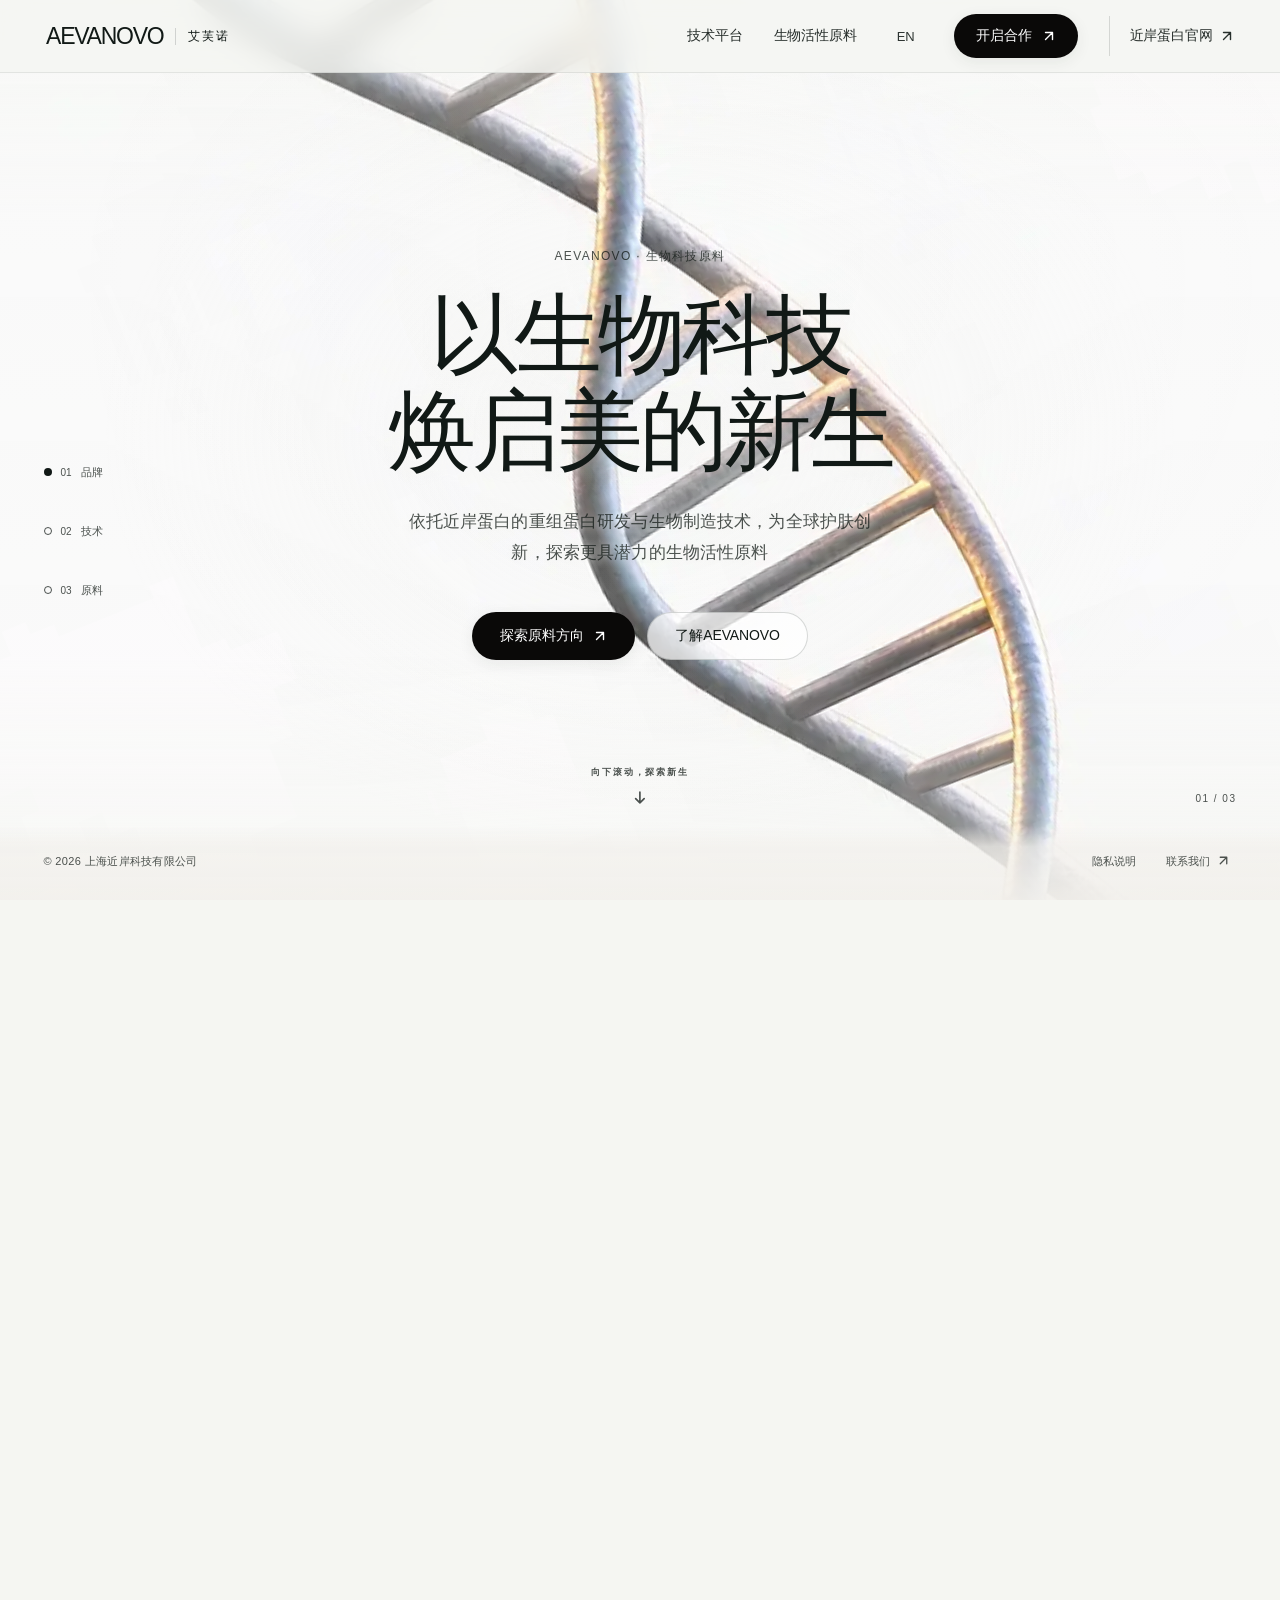
==== commit 0b06bb38: "Make original DNA motion crisp and smooth with GPU rendering" ====
--- a/index.html
+++ b/index.html
@@ -245,7 +245,15 @@
 .model-sequence{object-fit:cover;opacity:0;transition:opacity .24s ease}.sequence-ready .model-sequence{opacity:1}
 
 
-</style></head><body>
+.enquiry-fields{display:contents}.enquiry-fields[hidden],.enquiry-success[hidden],.enquiry-status[hidden]{display:none!important}.enquiry-honeypot{position:absolute;left:-10000px;width:1px;height:1px;overflow:hidden}.enquiry-consent{display:flex!important;align-items:flex-start;gap:10px;font-size:11px!important;line-height:1.8;font-weight:400!important}.enquiry-consent input{width:16px!important;height:16px;flex-shrink:0;margin-top:3px;accent-color:#285541}.enquiry-consent .line-button{font-size:11px}.enquiry-status{font-size:12px;line-height:1.8;color:#285541}.enquiry-status.error{color:#913e2d}.enquiry-success{background:#eef2e8;border:1px solid #d3dfcb;border-radius:12px;padding:25px;overflow-wrap:anywhere}.enquiry-success h3{font-size:22px;font-weight:400;margin:10px 0 16px}.enquiry-success>p{font-size:12px;line-height:1.9}.enquiry-reference{margin:20px 0!important;font-size:10px!important}.enquiry-reference strong{display:block;letter-spacing:1px;font-weight:500}.form[aria-busy=true]{opacity:.8}
+/* GPU camera and native-density original DNA frames. */
+.stage .dna-output{position:absolute;inset:0;width:100%;height:100%;pointer-events:none;opacity:0;transition:opacity .35s ease;transform:translateZ(0)}
+.sequence-ready .dna-output{opacity:1}.sequence-ready .model-poster{visibility:hidden}
+.stage::after{background:radial-gradient(ellipse at 55% 32%,#ffffff0a,transparent 65%);opacity:1}.stage .grain{display:none}
+.stage .veil{background:linear-gradient(to bottom,rgba(245,246,242,.52),rgba(245,246,242,.025) 25%,rgba(245,246,242,.035) 73%,rgba(245,246,242,.60)),radial-gradient(ellipse 42% 47% at 50% 48%,rgba(245,246,242,.26),rgba(245,246,242,0) 100%)}
+@media(max-width:720px){.stage .veil{background:linear-gradient(to bottom,rgba(245,246,242,.60),rgba(245,246,242,.04) 27%,rgba(245,246,242,.05) 73%,rgba(245,246,242,.64)),radial-gradient(ellipse 75% 44% at 50% 48%,rgba(245,246,242,.31),transparent)}}
+@media(prefers-reduced-motion:reduce){.stage .dna-output{transition:none}}
+</style><script src="enquiry-config.js?v=20261020-1" defer></script><script src="enquiry-form.js?v=20261020-1" defer></script></head><body>
 <div class="stage" aria-hidden="true"><img class="dna-model model-poster" src="[data-uri]" alt=""><div class="veil"></div><div class="grain"></div></div><i class="meter" id="meter" aria-hidden="true"></i>
 <header class="chrome"><a class="mark" href="#home" aria-label="AEVANOVO 艾芙诺 首页"><span class="mark-name">AEVANOVO</span><span class="mark-cn">艾芙诺</span></a><nav class="nav" aria-label="主导航"><a href="#science" data-chapter="1" data-zh="技术平台" data-en="Our science">技术平台</a><a href="#ingredients" data-chapter="2" data-zh="生物活性原料" data-en="Ingredients">生物活性原料</a><button class="mobile-menu-button" id="mobileMenuButton" type="button" aria-controls="mobileMenuPanel" aria-expanded="false" data-zh="菜单" data-en="Menu">菜单</button><button class="lang" id="language" aria-label="Switch language">EN</button><a class="pill" href="#contact" data-zh="开启合作 ↗" data-en="Let’s connect ↗">开启合作 <svg class="inline-arrow" viewBox="0 0 16 16" aria-hidden="true" focusable="false"><path d="M4 12 12 4M4 4h8v8"/></svg></a><a class="company-link" href="https://www.novoprotein.com.cn" target="_blank" rel="noopener noreferrer" data-zh="近岸蛋白官网 ↗" data-en="Novoprotein ↗">近岸蛋白官网 <svg class="inline-arrow" viewBox="0 0 16 16" aria-hidden="true" focusable="false"><path d="M4 12 12 4M4 4h8v8"/></svg></a></nav></header><nav class="mobile-menu-panel" id="mobileMenuPanel" aria-label="移动端导航" hidden><a href="#home" data-chapter="0" data-zh="品牌理念" data-en="Our vision">品牌理念</a><a href="#science" data-chapter="1" data-zh="技术平台" data-en="Our science">技术平台</a><a href="#ingredients" data-chapter="2" data-zh="生物活性原料" data-en="Ingredients">生物活性原料</a><a href="#brand" data-zh="了解AEVANOVO" data-en="About AEVANOVO">了解AEVANOVO</a><a href="#contact" data-zh="合作咨询" data-en="Contact us">合作咨询</a></nav>
 <nav class="side" aria-label="章节导航"><button class="dot active" data-go="0" aria-label="品牌理念" aria-current="step"><span class="dot-index">01</span><span class="dot-name" data-zh="品牌" data-en="Vision">品牌</span></button><button class="dot" data-go="1" aria-label="技术平台"><span class="dot-index">02</span><span class="dot-name" data-zh="技术" data-en="Science">技术</span></button><button class="dot" data-go="2" aria-label="原料方向"><span class="dot-index">03</span><span class="dot-name" data-zh="原料" data-en="Portfolio">原料</span></button></nav><div class="folio" id="folio">01 / 03</div><div class="scroll-hint" id="scrollHint"><b data-zh="向下滚动，探索新生" data-en="SCROLL TO DISCOVER">向下滚动，探索新生</b><span><svg class="inline-arrow arrow-down" viewBox="0 0 16 16" aria-hidden="true" focusable="false"><path d="M8 3v10M4 9l4 4 4-4"/></svg></span></div>
@@ -318,9 +326,13 @@
 </div>
 <a class="pill platform-cta" href="#contact" data-zh="讨论技术需求 ↗" data-en="Discuss your technical needs ↗">讨论技术需求 <svg class="inline-arrow" viewBox="0 0 16 16" aria-hidden="true" focusable="false"><path d="M4 12 12 4M4 4h8v8"/></svg></a>
 </footer></div></dialog>
-<dialog class="modal" id="catalog" aria-labelledby="catalog-title"><button class="close" aria-label="关闭 / Close">×</button><p class="kicker">THE PORTFOLIO / SCIENCE INTO POSSIBILITY</p><h2 id="catalog-title" data-zh="产品介绍" data-en="Product overview">产品介绍</h2><p class="intro-copy" data-zh="以生命科学为起点，连接原料创新、配方应用与联合开发。" data-en="From life science to ingredient innovation, formulation and collaborative development.">以生命科学为起点，连接原料创新、配方应用与联合开发。</p><div class="portfolio-list"><details class="portfolio-row" id="category-collagen"><summary><span class="portfolio-number">01</span><span class="portfolio-thumb cms-picture" aria-hidden="true"></span><span class="portfolio-title"><h3 data-edit data-cms="products-1" data-zh="重组胶原蛋白" data-en="Recombinant Collagen">重组胶原蛋白</h3><span class="portfolio-english">Recombinant Collagen</span></span><span class="portfolio-toggle" aria-hidden="true"><svg viewBox="0 0 20 20"><path d="m5 8 5 5 5-5"/></svg></span></summary><div class="portfolio-content"><figure class="portfolio-image cms-picture"></figure><div class="portfolio-copy"><p class="portfolio-description" data-edit data-cms="products-2" data-zh="以生物科技重塑胶原价值。&lt;br&gt;&lt;br&gt;AEVANOVO 依托先进的基因工程与生物制造技术，专注于高品质重组胶原蛋白的创新研发。通过精准序列设计、仿生羟基化修饰及结构优化，打造兼具生物活性、结构稳定性与应用潜力的重组胶原蛋白原料，为肌肤修护、抗衰老及再生医学相关领域提供创新解决方案。" data-en="Redefining the value of collagen through biotechnology.&lt;br&gt;&lt;br&gt;AEVANOVO draws on advanced genetic engineering and biomanufacturing technologies to develop innovative, high-quality recombinant collagen. Through precise sequence design, biomimetic hydroxylation and structural optimization, we create recombinant collagen ingredients that combine biological activity, structural stability and application potential, offering innovative solutions for skin repair, anti-aging and regenerative medicine-related fields.">以生物科技重塑胶原价值。<br><br>AEVANOVO 依托先进的基因工程与生物制造技术，专注于高品质重组胶原蛋白的创新研发。通过精准序列设计、仿生羟基化修饰及结构优化，打造兼具生物活性、结构稳定性与应用潜力的重组胶原蛋白原料，为肌肤修护、抗衰老及再生医学相关领域提供创新解决方案。</p><div class="portfolio-bottom"><span class="tag" data-zh="仿生结构创新，重塑胶原价值" data-en="Biomimetic structural innovation, redefining the value of collagen">仿生结构创新，重塑胶原价值</span><button class="line-button" type="button" data-interest="重组胶原蛋白 / Recombinant Collagen" data-zh="咨询这一板块 ↗" data-en="Enquire about this portfolio ↗">咨询这一板块 <svg class="inline-arrow" viewBox="0 0 16 16" aria-hidden="true" focusable="false"><path d="M4 12 12 4M4 4h8v8"/></svg></button></div></div></div></details><details class="portfolio-row" id="category-pdrn"><summary><span class="portfolio-number">02</span><span class="portfolio-thumb cms-picture" aria-hidden="true"></span><span class="portfolio-title"><h3 data-edit data-cms="products-3" data-zh="重组 PDRN" data-en="Recombinant PDRN">重组 PDRN</h3><span class="portfolio-english">Recombinant PDRN</span></span><span class="portfolio-toggle" aria-hidden="true"><svg viewBox="0 0 20 20"><path d="m5 8 5 5 5-5"/></svg></span></summary><div class="portfolio-content"><figure class="portfolio-image cms-picture"></figure><div class="portfolio-copy"><p class="portfolio-description" data-edit data-cms="products-4" data-zh="以精准生物合成，探索核酸修护新可能。&lt;br&gt;&lt;br&gt;AEVANOVO 突破传统动物源 PDRN 的生产模式，融合功能性 DNA 序列设计、滚环扩增及创新酶促结构修饰技术，实现核酸活性成分的精准设计与高效生物制造。以可控的分子结构、稳定的产品品质及非动物源生产工艺，为肌肤修护与焕活提供新一代核酸活性原料解决方案。" data-en="Precision biosynthesis opens new possibilities for nucleic acid-based repair.&lt;br&gt;&lt;br&gt;Moving beyond traditional animal-derived PDRN production, AEVANOVO combines functional DNA sequence design, rolling circle amplification and innovative enzymatic structural modification to enable precise design and efficient biomanufacturing of nucleic acid actives. With controlled molecular structures, consistent product quality and non-animal-derived production, we offer a new generation of nucleic acid active ingredient solutions for skin repair and revitalization.">以精准生物合成，探索核酸修护新可能。<br><br>AEVANOVO 突破传统动物源 PDRN 的生产模式，融合功能性 DNA 序列设计、滚环扩增及创新酶促结构修饰技术，实现核酸活性成分的精准设计与高效生物制造。以可控的分子结构、稳定的产品品质及非动物源生产工艺，为肌肤修护与焕活提供新一代核酸活性原料解决方案。</p><div class="portfolio-bottom"><span class="tag" data-zh="精准核酸设计，开启修护新可能" data-en="Precision nucleic acid design, opening new possibilities for repair">精准核酸设计，开启修护新可能</span><button class="line-button" type="button" data-interest="重组 PDRN / Recombinant PDRN" data-zh="咨询这一板块 ↗" data-en="Enquire about this portfolio ↗">咨询这一板块 <svg class="inline-arrow" viewBox="0 0 16 16" aria-hidden="true" focusable="false"><path d="M4 12 12 4M4 4h8v8"/></svg></button></div></div></div></details><details class="portfolio-row" id="category-functional"><summary><span class="portfolio-number">03</span><span class="portfolio-thumb cms-picture" aria-hidden="true"></span><span class="portfolio-title"><h3 data-edit data-cms="products-5" data-zh="重组功能蛋白" data-en="Recombinant Functional Proteins">重组功能蛋白</h3><span class="portfolio-english">Recombinant Functional Proteins</span></span><span class="portfolio-toggle" aria-hidden="true"><svg viewBox="0 0 20 20"><path d="m5 8 5 5 5-5"/></svg></span></summary><div class="portfolio-content"><figure class="portfolio-image cms-picture"></figure><div class="portfolio-copy"><p class="portfolio-description" data-edit data-cms="products-6" data-zh="探索生命科学，释放功能蛋白的多元价值。&lt;br&gt;&lt;br&gt;AEVANOVO 聚焦弹性蛋白、纤连蛋白等具有重要生物学功能的活性蛋白，依托重组表达、分子设计与蛋白工程技术，持续开发兼具功能活性与应用价值的创新原料。从细胞外基质仿生到肌肤微环境优化，以多元化功能蛋白拓展精准护肤与生物活性原料的应用边界。" data-en="Exploring life science to unlock the diverse value of functional proteins.&lt;br&gt;&lt;br&gt;AEVANOVO focuses on bioactive proteins with important biological functions, including elastin and fibronectin. Through recombinant expression, molecular design and protein engineering, we continually develop innovative ingredients that combine functional activity with application value. From extracellular matrix biomimicry to optimization of the skin microenvironment, diverse functional proteins expand the possibilities of precision skincare and bioactive ingredients.">探索生命科学，释放功能蛋白的多元价值。<br><br>AEVANOVO 聚焦弹性蛋白、纤连蛋白等具有重要生物学功能的活性蛋白，依托重组表达、分子设计与蛋白工程技术，持续开发兼具功能活性与应用价值的创新原料。从细胞外基质仿生到肌肤微环境优化，以多元化功能蛋白拓展精准护肤与生物活性原料的应用边界。</p><div class="portfolio-bottom"><span class="tag" data-zh="探索蛋白潜能，赋能肌肤健康" data-en="Exploring protein potential, supporting skin health">探索蛋白潜能，赋能肌肤健康</span><button class="line-button" type="button" data-interest="重组功能蛋白 / Recombinant Functional Proteins" data-zh="咨询这一板块 ↗" data-en="Enquire about this portfolio ↗">咨询这一板块 <svg class="inline-arrow" viewBox="0 0 16 16" aria-hidden="true" focusable="false"><path d="M4 12 12 4M4 4h8v8"/></svg></button></div></div></div></details><details class="portfolio-row" id="category-actives"><summary><span class="portfolio-number">04</span><span class="portfolio-thumb cms-picture" aria-hidden="true"></span><span class="portfolio-title"><h3 data-edit data-cms="products-7" data-zh="创新活性原料" data-en="Innovative Active Ingredients">创新活性原料</h3><span class="portfolio-english">Innovative Active Ingredients</span></span><span class="portfolio-toggle" aria-hidden="true"><svg viewBox="0 0 20 20"><path d="m5 8 5 5 5-5"/></svg></span></summary><div class="portfolio-content"><figure class="portfolio-image cms-picture"></figure><div class="portfolio-copy"><p class="portfolio-description" data-edit data-cms="products-8" data-zh="以科技创新驱动下一代活性成分研发。&lt;br&gt;&lt;br&gt;AEVANOVO 立足前沿生命科学，融合合成生物学、分子设计与生物制造技术，持续探索具有独特作用机制与应用潜力的新型活性成分。以科学研究为基础、以市场需求为导向，打造差异化、高品质的创新原料，为功效护肤与医美领域注入持续创新动力。" data-en="Advancing the next generation of active ingredients through scientific innovation.&lt;br&gt;&lt;br&gt;Grounded in frontier life science, AEVANOVO integrates synthetic biology, molecular design and biomanufacturing to explore novel actives with distinctive mechanisms of action and application potential. Guided by scientific research and market needs, we develop differentiated, high-quality innovative ingredients to bring continued innovation to efficacy-led skincare and aesthetic applications.">以科技创新驱动下一代活性成分研发。<br><br>AEVANOVO 立足前沿生命科学，融合合成生物学、分子设计与生物制造技术，持续探索具有独特作用机制与应用潜力的新型活性成分。以科学研究为基础、以市场需求为导向，打造差异化、高品质的创新原料，为功效护肤与医美领域注入持续创新动力。</p><div class="portfolio-bottom"><span class="tag" data-zh="前沿科技驱动，探索活性未来" data-en="Driven by frontier science, exploring the future of actives">前沿科技驱动，探索活性未来</span><button class="line-button" type="button" data-interest="创新活性原料 / Innovative Active Ingredients" data-zh="咨询这一板块 ↗" data-en="Enquire about this portfolio ↗">咨询这一板块 <svg class="inline-arrow" viewBox="0 0 16 16" aria-hidden="true" focusable="false"><path d="M4 12 12 4M4 4h8v8"/></svg></button></div></div></div></details><details class="portfolio-row" id="category-development"><summary><span class="portfolio-number">05</span><span class="portfolio-thumb cms-picture" aria-hidden="true"></span><span class="portfolio-title"><h3 data-edit data-cms="products-9" data-zh="联合开发探索" data-en="Collaborative Innovation &amp;amp; Development">联合开发探索</h3><span class="portfolio-english">Collaborative Innovation &amp; Development</span></span><span class="portfolio-toggle" aria-hidden="true"><svg viewBox="0 0 20 20"><path d="m5 8 5 5 5-5"/></svg></span></summary><div class="portfolio-content"><figure class="portfolio-image cms-picture"></figure><div class="portfolio-copy"><p class="portfolio-description" data-edit data-cms="products-10" data-zh="开放创新，共探生物活性原料的无限可能。&lt;br&gt;&lt;br&gt;AEVANOVO 秉持开放合作理念，整合分子设计、蛋白工程、生物合成及应用研究等技术资源，与行业伙伴共同探索新型活性成分的研发与产业化。通过定制化原料开发、创新技术合作及应用解决方案共创，加速前沿生物科技成果转化，携手推动医美与护肤行业的创新发展。" data-en="Open innovation to explore the possibilities of bioactive ingredients together.&lt;br&gt;&lt;br&gt;AEVANOVO embraces open collaboration, bringing together molecular design, protein engineering, biosynthesis and application research to explore the development and industrialization of novel actives with industry partners. Through customized ingredient development, innovative technology partnerships and co-created application solutions, we accelerate the translation of frontier biotechnology and advance innovation in aesthetics and skincare.">开放创新，共探生物活性原料的无限可能。<br><br>AEVANOVO 秉持开放合作理念，整合分子设计、蛋白工程、生物合成及应用研究等技术资源，与行业伙伴共同探索新型活性成分的研发与产业化。通过定制化原料开发、创新技术合作及应用解决方案共创，加速前沿生物科技成果转化，携手推动医美与护肤行业的创新发展。</p><div class="portfolio-bottom"><span class="tag" data-zh="开放协同创新，共创原料未来" data-en="Open collaboration, co-creating the future of ingredients">开放协同创新，共创原料未来</span><button class="line-button" type="button" data-interest="联合开发探索 / Collaborative Innovation &amp; Development" data-zh="讨论联合开发 ↗" data-en="Discuss collaboration ↗">讨论联合开发 <svg class="inline-arrow" viewBox="0 0 16 16" aria-hidden="true" focusable="false"><path d="M4 12 12 4M4 4h8v8"/></svg></button></div></div></div></details></div><p class="disclaimer" data-zh="具体型号、INCI、规格、供货情况与应用资料，请通过对应板块咨询确认。" data-en="For specific products, INCI names, specifications, availability and application documentation, please enquire through the relevant portfolio.">具体型号、INCI、规格、供货情况与应用资料，请通过对应板块咨询确认。</p></dialog>
-<dialog class="modal" id="contact" aria-labelledby="contact-title"><button class="close" aria-label="关闭 / Close">×</button><p class="kicker">LET’S CONNECT / AEVANOVO</p><h2 id="contact-title" data-zh="从一次交流，开启新的可能。" data-en="A conversation. A new possibility.">从一次交流，开启新的可能。</h2><div class="contact-grid"><div class="contact-info"><p data-zh="面向品牌、配方师、研发团队及原料合作伙伴。欢迎分享你的项目方向与技术需求。" data-en="For brands, formulators, researchers and ingredient partners. Tell us about your project and technical needs.">面向品牌、配方师、研发团队及原料合作伙伴。欢迎分享你的项目方向与技术需求。</p><p style="margin-top:30px"><strong>AEVANOVO / 艾芙诺</strong><br><span id="businessContacts">商务邮箱与电话待补充</span></p><p class="form-note" data-zh="填写后可生成咨询摘要，打开邮件草稿发送至商务邮箱；也可直接通过邮箱或电话联系。" data-en="Create an enquiry summary and open a draft in your email app, or contact us directly by email or phone.">填写后可生成咨询摘要，打开邮件草稿发送至商务邮箱；也可直接通过邮箱或电话联系。</p></div><form id="enquiry" class="form"><label><span data-zh="姓名 *" data-en="Name *">姓名 *</span><input name="name" required autocomplete="name" maxlength="100"></label><label><span data-zh="公司 / 品牌" data-en="Company / Brand">公司 / 品牌</span><input name="company" autocomplete="organization" maxlength="200"></label><label class="full"><span data-zh="电子邮箱 *" data-en="Email *">电子邮箱 *</span><input name="email" required type="email" autocomplete="email" maxlength="200"></label><label class="full"><span data-zh="需求方向" data-en="Area of interest">需求方向</span><select name="interest" id="interest"><option>重组胶原蛋白 / Recombinant Collagen</option><option>重组PDRN / Recombinant PDRN</option><option>重组功能蛋白 / Recombinant Functional Proteins</option><option>创新活性原料 / Innovative Active Ingredients</option><option>联合开发探索 / Co-development Exploration</option><option>其他需求 / Other enquiries</option></select></label><label class="full"><span data-zh="项目需求 *" data-en="Project brief *">项目需求 *</span><textarea name="brief" required maxlength="3000"></textarea></label><button class="pill full" type="submit" data-zh="生成咨询摘要 ↗" data-en="Create enquiry summary ↗">生成咨询摘要 <svg class="inline-arrow" viewBox="0 0 16 16" aria-hidden="true" focusable="false"><path d="M4 12 12 4M4 4h8v8"/></svg></button><div class="full output" id="enquiryOutput" role="status" tabindex="-1"><p id="enquiryText"></p><a class="pill" id="emailEnquiry" href="mailto:chenzhuang@novoprotein.com.cn" data-zh="打开邮件草稿 ↗" data-en="Open email draft ↗">打开邮件草稿 <svg class="inline-arrow" viewBox="0 0 16 16" aria-hidden="true" focusable="false"><path d="M4 12 12 4M4 4h8v8"/></svg></a><button type="button" id="copyEnquiry" class="line-button" data-zh="复制咨询摘要" data-en="Copy enquiry summary">复制咨询摘要</button><p class="form-note" id="copyStatus"></p></div></form></div></dialog>
-<dialog class="modal" id="privacy" aria-labelledby="privacy-title"><button class="close" aria-label="关闭 / Close">×</button><p class="kicker">PRIVACY / WEBSITE NOTICE</p><h2 id="privacy-title" data-zh="隐私与网站说明" data-en="Privacy &amp;amp; website notice">隐私与网站说明</h2><p class="privacy-date" data-zh="更新及生效日期：2026 年 10 月 19 日" data-en="Updated and effective: 19 October 2026">更新及生效日期：2026 年 10 月 19 日</p><p class="privacy-lead" data-zh="清晰说明信息如何使用，让每一次交流更安心。" data-en="Clear information practices, for every conversation.">清晰说明信息如何使用，让每一次交流更安心。</p><div class="privacy-sections"><section class="privacy-section" aria-labelledby="privacy-scope-title"><span class="privacy-number" aria-hidden="true">01</span><div class="privacy-copy"><h3 id="privacy-scope-title" data-zh="适用范围与运营主体" data-en="Scope and website operator">适用范围与运营主体</h3><p data-zh="本说明适用于 AEVANOVO（艾芙诺）品牌官网 aevanovo.eu.cc。本网站由上海近岸科技有限公司（以下简称“我们”）运营，面向化妆品、功效护肤及相关生物活性原料领域的行业交流与商务合作。" data-en="This notice applies to the AEVANOVO brand website at aevanovo.eu.cc. The website is operated by 上海近岸科技有限公司 (the “Operator”, “we” or “us”) for industry communication and business collaboration in cosmetics, efficacy-led skincare and related bioactive ingredients.">本说明适用于 AEVANOVO（艾芙诺）品牌官网 aevanovo.eu.cc。本网站由上海近岸科技有限公司（以下简称“我们”）运营，面向化妆品、功效护肤及相关生物活性原料领域的行业交流与商务合作。</p><p data-zh="您可在不注册账户、不填写咨询信息的情况下浏览官网。以下说明介绍浏览网站及主动咨询时的信息处理方式。" data-en="You can browse the public website without registering an account or completing an enquiry. This notice explains information handling when browsing the website and making an enquiry.">您可在不注册账户、不填写咨询信息的情况下浏览官网。以下说明介绍浏览网站及主动咨询时的信息处理方式。</p></div></section><section class="privacy-section" aria-labelledby="privacy-enquiries-title"><span class="privacy-number" aria-hidden="true">02</span><div class="privacy-copy"><h3 id="privacy-enquiries-title" data-zh="咨询信息与使用方式" data-en="Enquiries and use of information">咨询信息与使用方式</h3><p data-zh="咨询表单包含姓名、电子邮箱、公司或品牌（选填）、需求方向及项目需求。点击“生成咨询摘要”仅在当前浏览器页面整理这些信息，不会自动将咨询内容提交至网站服务器。" data-en="The enquiry form contains your name, email address, company or brand (optional), area of interest and project brief. “Create enquiry summary” prepares this information in the current browser page; it does not automatically submit the enquiry to a website server.">咨询表单包含姓名、电子邮箱、公司或品牌（选填）、需求方向及项目需求。点击“生成咨询摘要”仅在当前浏览器页面整理这些信息，不会自动将咨询内容提交至网站服务器。</p><p data-zh="点击“打开邮件草稿”后，相关信息会交由您选择的邮件应用处理；只有您在邮件应用中确认发送，我们才会通过邮件收到咨询。点击“复制咨询摘要”时，页面仅按您的操作将摘要写入剪贴板。" data-en="“Open email draft” passes the information to your chosen email application. We receive the enquiry by email only if you send it from that application. “Copy enquiry summary” writes the summary to your clipboard only when you choose that action.">点击“打开邮件草稿”后，相关信息会交由您选择的邮件应用处理；只有您在邮件应用中确认发送，我们才会通过邮件收到咨询。点击“复制咨询摘要”时，页面仅按您的操作将摘要写入剪贴板。</p><p data-zh="对于您主动发送的邮件或通过电话提供的联系信息，我们将用于回复咨询、沟通技术资料及跟进相关合作，不因您浏览官网或提出咨询而默认将您加入营销订阅。请仅提供与项目沟通有关的信息，避免提交身份证件、个人健康记录等敏感信息或第三方保密资料。" data-en="Information you provide by email or telephone is used to respond to your enquiry, discuss technical documentation and follow up on the related collaboration. Browsing or making an enquiry does not automatically enrol you in marketing subscriptions. Please provide only information relevant to the discussion and avoid identity documents, personal health records, other sensitive data or confidential third-party materials.">对于您主动发送的邮件或通过电话提供的联系信息，我们将用于回复咨询、沟通技术资料及跟进相关合作，不因您浏览官网或提出咨询而默认将您加入营销订阅。请仅提供与项目沟通有关的信息，避免提交身份证件、个人健康记录等敏感信息或第三方保密资料。</p></div></section><section class="privacy-section" aria-labelledby="privacy-storage-title"><span class="privacy-number" aria-hidden="true">03</span><div class="privacy-copy"><h3 id="privacy-storage-title" data-zh="Cookies 与浏览器本地存储" data-en="Cookies and browser storage">Cookies 与浏览器本地存储</h3><p data-zh="官网展示页未接入广告追踪、访客画像或第三方访问统计工具，也未通过网站代码设置用于这些目的的 Cookies。页面不会主动把访客填写的咨询信息保存至本地存储；浏览器和邮件应用仍可能按各自设置保留自动填充内容、草稿、历史记录或缓存，您可在相应应用中管理或清除。" data-en="The public website has no advertising tracking, visitor profiling or third-party analytics tools, and its code does not set cookies for those purposes. The page does not actively save visitors’ enquiry entries to local storage. Your browser or email application may retain autofill entries, drafts, history or cached files under its own settings; these can be managed in the relevant application.">官网展示页未接入广告追踪、访客画像或第三方访问统计工具，也未通过网站代码设置用于这些目的的 Cookies。页面不会主动把访客填写的咨询信息保存至本地存储；浏览器和邮件应用仍可能按各自设置保留自动填充内容、草稿、历史记录或缓存，您可在相应应用中管理或清除。</p></div></section><section class="privacy-section" aria-labelledby="privacy-providers-title"><span class="privacy-number" aria-hidden="true">04</span><div class="privacy-copy"><h3 id="privacy-providers-title" data-zh="网站托管与第三方服务" data-en="Hosting and third-party services">网站托管与第三方服务</h3><p data-zh="本网站由 GitHub Pages 提供静态托管。依据 GitHub 的公开说明，访问网站时 GitHub 会为安全目的记录并保存访客 IP 地址，即使访客没有登录 GitHub。GitHub 的信息处理可能涉及美国及其他国家或地区的基础设施；其处理方式、保存规则、联系与权利申请渠道请参阅&lt;a href=&quot;https://docs.github.com/en/site-policy/privacy-policies/github-general-privacy-statement&quot; target=&quot;_blank&quot; rel=&quot;noopener noreferrer&quot;&gt;GitHub 隐私声明&lt;/a&gt;。" data-en="This website is hosted on GitHub Pages. GitHub states that it logs and stores visitors’ IP addresses for security purposes, including when visitors are not signed in. GitHub’s processing may involve infrastructure in the United States and other countries or regions. Its processing practices, retention, contacts and rights request channels are described in the &lt;a href=&quot;https://docs.github.com/en/site-policy/privacy-policies/github-general-privacy-statement&quot; target=&quot;_blank&quot; rel=&quot;noopener noreferrer&quot;&gt;GitHub Privacy Statement&lt;/a&gt;.">本网站由 GitHub Pages 提供静态托管。依据 GitHub 的公开说明，访问网站时 GitHub 会为安全目的记录并保存访客 IP 地址，即使访客没有登录 GitHub。GitHub 的信息处理可能涉及美国及其他国家或地区的基础设施；其处理方式、保存规则、联系与权利申请渠道请参阅<a href="https://docs.github.com/en/site-policy/privacy-policies/github-general-privacy-statement" target="_blank" rel="noopener noreferrer">GitHub 隐私声明</a>。</p><p data-zh="邮件发送与存储受您选用的邮件服务及接收方邮件服务的规则影响。点击“近岸蛋白官网”等外部链接后，相关网站按各自说明处理访问数据；可查阅&lt;a href=&quot;https://www.novoprotein.com.cn/privacy&quot; target=&quot;_blank&quot; rel=&quot;noopener noreferrer&quot;&gt;近岸蛋白官网隐私政策&lt;/a&gt;。本网站中的图片与背景视频随本站加载，不嵌入第三方视频播放器。" data-en="Email transmission and storage are subject to the services used by you and the recipient. External links, including the Novoprotein website, lead to websites with their own information practices; see the &lt;a href=&quot;https://www.novoprotein.com.cn/privacy&quot; target=&quot;_blank&quot; rel=&quot;noopener noreferrer&quot;&gt;Novoprotein website privacy policy&lt;/a&gt;. Images and background video are served with this website, without an embedded third-party video player.">邮件发送与存储受您选用的邮件服务及接收方邮件服务的规则影响。点击“近岸蛋白官网”等外部链接后，相关网站按各自说明处理访问数据；可查阅<a href="https://www.novoprotein.com.cn/privacy" target="_blank" rel="noopener noreferrer">近岸蛋白官网隐私政策</a>。本网站中的图片与背景视频随本站加载，不嵌入第三方视频播放器。</p></div></section><section class="privacy-section" aria-labelledby="privacy-retention-title"><span class="privacy-number" aria-hidden="true">05</span><div class="privacy-copy"><h3 id="privacy-retention-title" data-zh="信息保存、使用范围与安全" data-en="Retention, use and security">信息保存、使用范围与安全</h3><p data-zh="我们对收到的咨询信息仅在回复、合作跟进及履行法定义务所需范围内使用，并按实现上述目的所必需的最短期限保存；目的完成后，依法删除或匿名化处理，法律要求继续保存的情形除外。邮件服务或托管平台自行处理的信息，适用其各自的保存规则。" data-en="We use received enquiry information only as needed to respond, follow up on the collaboration and fulfil legal obligations. We retain it for the shortest period necessary for those purposes, then delete or anonymise it unless continued retention is legally required. Information independently processed by email or hosting providers follows their respective retention rules.">我们对收到的咨询信息仅在回复、合作跟进及履行法定义务所需范围内使用，并按实现上述目的所必需的最短期限保存；目的完成后，依法删除或匿名化处理，法律要求继续保存的情形除外。邮件服务或托管平台自行处理的信息，适用其各自的保存规则。</p><p data-zh="我们不会出售咨询联系信息，或将其用于与本次沟通无关的公开展示。涉及必要的服务支持、依法配合有权机关或其他需另行告知、取得同意的处理时，我们将按适用要求办理。官网采用 HTTPS 连接；接收的信息应仅向工作所需的人员开放，并采取与处理风险相适应的保护措施。" data-en="We do not sell enquiry contact information or publish it for purposes unrelated to the discussion. Necessary service support, legally required disclosures to competent authorities and processing requiring further notice or consent will be handled under applicable requirements. The website uses HTTPS. Access to received information is limited to personnel who need it for their work, with safeguards appropriate to the processing risks.">我们不会出售咨询联系信息，或将其用于与本次沟通无关的公开展示。涉及必要的服务支持、依法配合有权机关或其他需另行告知、取得同意的处理时，我们将按适用要求办理。官网采用 HTTPS 连接；接收的信息应仅向工作所需的人员开放，并采取与处理风险相适应的保护措施。</p></div></section><section class="privacy-section" aria-labelledby="privacy-rights-title"><span class="privacy-number" aria-hidden="true">06</span><div class="privacy-copy"><h3 id="privacy-rights-title" data-zh="您的选择与个人信息权利" data-en="Your choices and privacy rights">您的选择与个人信息权利</h3><p data-zh="您可选择不填写表单或不发送邮件，这不影响浏览官网。对我们收到的个人信息，您可通过下方联系方式提出查阅、复制、更正、补充、删除、撤回同意或了解处理规则的请求；法律另有规定的除外。我们会在必要范围内核验请求人的身份，并按适用法律要求处理与回复。" data-en="You may choose not to complete the form or send an email and still browse the website. For personal information received by us, you may use the contact details below to request access, a copy, correction, completion, deletion, withdrawal of consent or an explanation of our handling practices, subject to applicable law. We may verify your identity to the extent necessary and will handle and respond to requests as required by law.">您可选择不填写表单或不发送邮件，这不影响浏览官网。对我们收到的个人信息，您可通过下方联系方式提出查阅、复制、更正、补充、删除、撤回同意或了解处理规则的请求；法律另有规定的除外。我们会在必要范围内核验请求人的身份，并按适用法律要求处理与回复。</p><p data-zh="撤回同意不影响撤回前已依法进行的处理。依法需要保留的信息可能暂时无法删除；涉及托管平台或邮件服务独立处理的数据，您也可通过该服务提供的隐私渠道提出请求。" data-en="Withdrawal of consent does not affect prior lawful processing. Information subject to a legal retention requirement may not be immediately deletable. For data independently processed by a hosting or email provider, you may also use that provider’s privacy request channels.">撤回同意不影响撤回前已依法进行的处理。依法需要保留的信息可能暂时无法删除；涉及托管平台或邮件服务独立处理的数据，您也可通过该服务提供的隐私渠道提出请求。</p></div></section><section class="privacy-section" aria-labelledby="privacy-materials-title"><span class="privacy-number" aria-hidden="true">07</span><div class="privacy-copy"><h3 id="privacy-materials-title" data-zh="网站资料、视觉内容与知识产权" data-en="Website materials, visuals and intellectual property">网站资料、视觉内容与知识产权</h3><p data-zh="本网站的产品方向、研究介绍及技术资料用于行业信息交流，不构成医疗建议、对成品效果的保证或任何监管批准声明。具体产品的型号、INCI、规格、检测资料、适用范围与供货信息，以双方确认的书面文件为准；实际应用应结合配方体系、使用条件及目标市场要求进行评估。" data-en="Product portfolios, research descriptions and technical information are provided for industry communication. They do not constitute medical advice, a guarantee of finished-product performance or a statement of regulatory approval. Specific product models, INCI names, specifications, test documentation, scope of use and availability are subject to written confirmation. Applications require assessment in the context of the formulation, use conditions and intended market.">本网站的产品方向、研究介绍及技术资料用于行业信息交流，不构成医疗建议、对成品效果的保证或任何监管批准声明。具体产品的型号、INCI、规格、检测资料、适用范围与供货信息，以双方确认的书面文件为准；实际应用应结合配方体系、使用条件及目标市场要求进行评估。</p><p data-zh="DNA 动效、分子结构图与实验室视觉为品牌及技术概念示意，不应理解为特定产品的实测结果、真实生产记录或实验过程。网站文字、图像、视频及标识的相关权利归运营方或各自权利人所有；除法律允许或获得授权的使用外，不得擅自进行商业复制、传播或暗示取得相关品牌授权。" data-en="The DNA animation, molecular images and laboratory visuals illustrate brand and scientific concepts. They should not be interpreted as measured results for a particular product, actual production records or experimental procedures. Rights in text, images, video and marks belong to the Operator or their respective rights holders. Commercial reproduction, distribution or implied brand endorsement requires permission unless otherwise allowed by law.">DNA 动效、分子结构图与实验室视觉为品牌及技术概念示意，不应理解为特定产品的实测结果、真实生产记录或实验过程。网站文字、图像、视频及标识的相关权利归运营方或各自权利人所有；除法律允许或获得授权的使用外，不得擅自进行商业复制、传播或暗示取得相关品牌授权。</p></div></section><section class="privacy-section" aria-labelledby="privacy-contact-title"><span class="privacy-number" aria-hidden="true">08</span><div class="privacy-copy"><h3 id="privacy-contact-title" data-zh="说明更新与联系我们" data-en="Updates and contact">说明更新与联系我们</h3><p data-zh="本说明会随网站功能、实际信息处理方式或适用要求的变化而更新，并在本页标明日期。需要另行告知或取得同意的变更，我们将按适用要求处理；单纯继续浏览不视为您对新增信息处理目的的概括授权。" data-en="This notice may be updated when website functions, actual information practices or applicable requirements change. The date will be shown here. Changes requiring further notice or consent will be handled accordingly; continued browsing alone is not treated as blanket authorisation for new processing purposes.">本说明会随网站功能、实际信息处理方式或适用要求的变化而更新，并在本页标明日期。需要另行告知或取得同意的变更，我们将按适用要求处理；单纯继续浏览不视为您对新增信息处理目的的概括授权。</p><p data-zh="网站运营主体：上海近岸科技有限公司。如您对本说明、咨询信息的处理或网站内容有疑问，请通过以下渠道联系我们。" data-en="Website operator: 上海近岸科技有限公司. For questions about this notice, enquiry information or website content, please contact us using the following details.">网站运营主体：上海近岸科技有限公司。如您对本说明、咨询信息的处理或网站内容有疑问，请通过以下渠道联系我们。</p><dl class="privacy-contacts"><div><dt data-zh="电子邮箱" data-en="Email">电子邮箱</dt><dd><a data-privacy-contact="email" href="mailto:chenzhuang@novoprotein.com.cn">chenzhuang@novoprotein.com.cn</a></dd></div><div><dt data-zh="联系电话" data-en="Telephone">联系电话</dt><dd><a data-privacy-contact="phone" href="tel:+86-17755218006">+86-17755218006</a></dd></div><div><dt data-zh="联系地址" data-en="Address">联系地址</dt><dd><span data-privacy-contact="address">上海市浦东新区哈雷路 898 弄 6 号楼</span></dd></div></dl></div></section></div></dialog>
+<dialog class="modal" id="catalog" aria-labelledby="catalog-title"><button class="close" aria-label="关闭 / Close">×</button><p class="kicker">THE PORTFOLIO / SCIENCE INTO POSSIBILITY</p><h2 id="catalog-title" data-zh="产品介绍" data-en="Product overview">产品介绍</h2><p class="intro-copy" data-zh="以生命科学为起点，连接原料创新、配方应用与联合开发。" data-en="From life science to ingredient innovation, formulation and collaborative development.">以生命科学为起点，连接原料创新、配方应用与联合开发。</p><div class="portfolio-list"><details class="portfolio-row" id="category-collagen"><summary><span class="portfolio-number">01</span><span class="portfolio-thumb cms-picture" aria-hidden="true"></span><span class="portfolio-title"><h3 data-edit data-cms="products-1" data-zh="重组胶原蛋白" data-en="Recombinant Collagen">重组胶原蛋白</h3><span class="portfolio-english">Recombinant Collagen</span></span><span class="portfolio-toggle" aria-hidden="true"><svg viewBox="0 0 20 20"><path d="m5 8 5 5 5-5"/></svg></span></summary><div class="portfolio-content"><figure class="portfolio-image cms-picture"></figure><div class="portfolio-copy"><p class="portfolio-description" data-edit data-cms="products-2" data-zh="以生物科技重塑胶原价值。&lt;br&gt;&lt;br&gt;AEVANOVO 依托先进的基因工程与生物制造技术，专注于高品质重组胶原蛋白的创新研发。通过精准序列设计、仿生羟基化修饰及结构优化，打造兼具生物活性、结构稳定性与应用潜力的重组胶原蛋白原料，为肌肤修护、抗衰老及再生医学相关领域提供创新解决方案。" data-en="Redefining the value of collagen through biotechnology.&lt;br&gt;&lt;br&gt;AEVANOVO draws on advanced genetic engineering and biomanufacturing technologies to develop innovative, high-quality recombinant collagen. Through precise sequence design, biomimetic hydroxylation and structural optimization, we create recombinant collagen ingredients that combine biological activity, structural stability and application potential, offering innovative solutions for skin repair, anti-aging and regenerative medicine-related fields.">以生物科技重塑胶原价值。<br><br>AEVANOVO 依托先进的基因工程与生物制造技术，专注于高品质重组胶原蛋白的创新研发。通过精准序列设计、仿生羟基化修饰及结构优化，打造兼具生物活性、结构稳定性与应用潜力的重组胶原蛋白原料，为肌肤修护、抗衰老及再生医学相关领域提供创新解决方案。</p><div class="portfolio-bottom"><span class="tag" data-zh="仿生结构创新，重塑胶原价值" data-en="Biomimetic structural innovation, redefining the value of collagen">仿生结构创新，重塑胶原价值</span><button class="line-button" type="button" data-interest="collagen" data-zh="咨询这一板块 ↗" data-en="Enquire about this portfolio ↗">咨询这一板块 <svg class="inline-arrow" viewBox="0 0 16 16" aria-hidden="true" focusable="false"><path d="M4 12 12 4M4 4h8v8"/></svg></button></div></div></div></details><details class="portfolio-row" id="category-pdrn"><summary><span class="portfolio-number">02</span><span class="portfolio-thumb cms-picture" aria-hidden="true"></span><span class="portfolio-title"><h3 data-edit data-cms="products-3" data-zh="重组 PDRN" data-en="Recombinant PDRN">重组 PDRN</h3><span class="portfolio-english">Recombinant PDRN</span></span><span class="portfolio-toggle" aria-hidden="true"><svg viewBox="0 0 20 20"><path d="m5 8 5 5 5-5"/></svg></span></summary><div class="portfolio-content"><figure class="portfolio-image cms-picture"></figure><div class="portfolio-copy"><p class="portfolio-description" data-edit data-cms="products-4" data-zh="以精准生物合成，探索核酸修护新可能。&lt;br&gt;&lt;br&gt;AEVANOVO 突破传统动物源 PDRN 的生产模式，融合功能性 DNA 序列设计、滚环扩增及创新酶促结构修饰技术，实现核酸活性成分的精准设计与高效生物制造。以可控的分子结构、稳定的产品品质及非动物源生产工艺，为肌肤修护与焕活提供新一代核酸活性原料解决方案。" data-en="Precision biosynthesis opens new possibilities for nucleic acid-based repair.&lt;br&gt;&lt;br&gt;Moving beyond traditional animal-derived PDRN production, AEVANOVO combines functional DNA sequence design, rolling circle amplification and innovative enzymatic structural modification to enable precise design and efficient biomanufacturing of nucleic acid actives. With controlled molecular structures, consistent product quality and non-animal-derived production, we offer a new generation of nucleic acid active ingredient solutions for skin repair and revitalization.">以精准生物合成，探索核酸修护新可能。<br><br>AEVANOVO 突破传统动物源 PDRN 的生产模式，融合功能性 DNA 序列设计、滚环扩增及创新酶促结构修饰技术，实现核酸活性成分的精准设计与高效生物制造。以可控的分子结构、稳定的产品品质及非动物源生产工艺，为肌肤修护与焕活提供新一代核酸活性原料解决方案。</p><div class="portfolio-bottom"><span class="tag" data-zh="精准核酸设计，开启修护新可能" data-en="Precision nucleic acid design, opening new possibilities for repair">精准核酸设计，开启修护新可能</span><button class="line-button" type="button" data-interest="pdrn" data-zh="咨询这一板块 ↗" data-en="Enquire about this portfolio ↗">咨询这一板块 <svg class="inline-arrow" viewBox="0 0 16 16" aria-hidden="true" focusable="false"><path d="M4 12 12 4M4 4h8v8"/></svg></button></div></div></div></details><details class="portfolio-row" id="category-functional"><summary><span class="portfolio-number">03</span><span class="portfolio-thumb cms-picture" aria-hidden="true"></span><span class="portfolio-title"><h3 data-edit data-cms="products-5" data-zh="重组功能蛋白" data-en="Recombinant Functional Proteins">重组功能蛋白</h3><span class="portfolio-english">Recombinant Functional Proteins</span></span><span class="portfolio-toggle" aria-hidden="true"><svg viewBox="0 0 20 20"><path d="m5 8 5 5 5-5"/></svg></span></summary><div class="portfolio-content"><figure class="portfolio-image cms-picture"></figure><div class="portfolio-copy"><p class="portfolio-description" data-edit data-cms="products-6" data-zh="探索生命科学，释放功能蛋白的多元价值。&lt;br&gt;&lt;br&gt;AEVANOVO 聚焦弹性蛋白、纤连蛋白等具有重要生物学功能的活性蛋白，依托重组表达、分子设计与蛋白工程技术，持续开发兼具功能活性与应用价值的创新原料。从细胞外基质仿生到肌肤微环境优化，以多元化功能蛋白拓展精准护肤与生物活性原料的应用边界。" data-en="Exploring life science to unlock the diverse value of functional proteins.&lt;br&gt;&lt;br&gt;AEVANOVO focuses on bioactive proteins with important biological functions, including elastin and fibronectin. Through recombinant expression, molecular design and protein engineering, we continually develop innovative ingredients that combine functional activity with application value. From extracellular matrix biomimicry to optimization of the skin microenvironment, diverse functional proteins expand the possibilities of precision skincare and bioactive ingredients.">探索生命科学，释放功能蛋白的多元价值。<br><br>AEVANOVO 聚焦弹性蛋白、纤连蛋白等具有重要生物学功能的活性蛋白，依托重组表达、分子设计与蛋白工程技术，持续开发兼具功能活性与应用价值的创新原料。从细胞外基质仿生到肌肤微环境优化，以多元化功能蛋白拓展精准护肤与生物活性原料的应用边界。</p><div class="portfolio-bottom"><span class="tag" data-zh="探索蛋白潜能，赋能肌肤健康" data-en="Exploring protein potential, supporting skin health">探索蛋白潜能，赋能肌肤健康</span><button class="line-button" type="button" data-interest="functional" data-zh="咨询这一板块 ↗" data-en="Enquire about this portfolio ↗">咨询这一板块 <svg class="inline-arrow" viewBox="0 0 16 16" aria-hidden="true" focusable="false"><path d="M4 12 12 4M4 4h8v8"/></svg></button></div></div></div></details><details class="portfolio-row" id="category-actives"><summary><span class="portfolio-number">04</span><span class="portfolio-thumb cms-picture" aria-hidden="true"></span><span class="portfolio-title"><h3 data-edit data-cms="products-7" data-zh="创新活性原料" data-en="Innovative Active Ingredients">创新活性原料</h3><span class="portfolio-english">Innovative Active Ingredients</span></span><span class="portfolio-toggle" aria-hidden="true"><svg viewBox="0 0 20 20"><path d="m5 8 5 5 5-5"/></svg></span></summary><div class="portfolio-content"><figure class="portfolio-image cms-picture"></figure><div class="portfolio-copy"><p class="portfolio-description" data-edit data-cms="products-8" data-zh="以科技创新驱动下一代活性成分研发。&lt;br&gt;&lt;br&gt;AEVANOVO 立足前沿生命科学，融合合成生物学、分子设计与生物制造技术，持续探索具有独特作用机制与应用潜力的新型活性成分。以科学研究为基础、以市场需求为导向，打造差异化、高品质的创新原料，为功效护肤与医美领域注入持续创新动力。" data-en="Advancing the next generation of active ingredients through scientific innovation.&lt;br&gt;&lt;br&gt;Grounded in frontier life science, AEVANOVO integrates synthetic biology, molecular design and biomanufacturing to explore novel actives with distinctive mechanisms of action and application potential. Guided by scientific research and market needs, we develop differentiated, high-quality innovative ingredients to bring continued innovation to efficacy-led skincare and aesthetic applications.">以科技创新驱动下一代活性成分研发。<br><br>AEVANOVO 立足前沿生命科学，融合合成生物学、分子设计与生物制造技术，持续探索具有独特作用机制与应用潜力的新型活性成分。以科学研究为基础、以市场需求为导向，打造差异化、高品质的创新原料，为功效护肤与医美领域注入持续创新动力。</p><div class="portfolio-bottom"><span class="tag" data-zh="前沿科技驱动，探索活性未来" data-en="Driven by frontier science, exploring the future of actives">前沿科技驱动，探索活性未来</span><button class="line-button" type="button" data-interest="actives" data-zh="咨询这一板块 ↗" data-en="Enquire about this portfolio ↗">咨询这一板块 <svg class="inline-arrow" viewBox="0 0 16 16" aria-hidden="true" focusable="false"><path d="M4 12 12 4M4 4h8v8"/></svg></button></div></div></div></details><details class="portfolio-row" id="category-development"><summary><span class="portfolio-number">05</span><span class="portfolio-thumb cms-picture" aria-hidden="true"></span><span class="portfolio-title"><h3 data-edit data-cms="products-9" data-zh="联合开发探索" data-en="Collaborative Innovation &amp;amp; Development">联合开发探索</h3><span class="portfolio-english">Collaborative Innovation &amp; Development</span></span><span class="portfolio-toggle" aria-hidden="true"><svg viewBox="0 0 20 20"><path d="m5 8 5 5 5-5"/></svg></span></summary><div class="portfolio-content"><figure class="portfolio-image cms-picture"></figure><div class="portfolio-copy"><p class="portfolio-description" data-edit data-cms="products-10" data-zh="开放创新，共探生物活性原料的无限可能。&lt;br&gt;&lt;br&gt;AEVANOVO 秉持开放合作理念，整合分子设计、蛋白工程、生物合成及应用研究等技术资源，与行业伙伴共同探索新型活性成分的研发与产业化。通过定制化原料开发、创新技术合作及应用解决方案共创，加速前沿生物科技成果转化，携手推动医美与护肤行业的创新发展。" data-en="Open innovation to explore the possibilities of bioactive ingredients together.&lt;br&gt;&lt;br&gt;AEVANOVO embraces open collaboration, bringing together molecular design, protein engineering, biosynthesis and application research to explore the development and industrialization of novel actives with industry partners. Through customized ingredient development, innovative technology partnerships and co-created application solutions, we accelerate the translation of frontier biotechnology and advance innovation in aesthetics and skincare.">开放创新，共探生物活性原料的无限可能。<br><br>AEVANOVO 秉持开放合作理念，整合分子设计、蛋白工程、生物合成及应用研究等技术资源，与行业伙伴共同探索新型活性成分的研发与产业化。通过定制化原料开发、创新技术合作及应用解决方案共创，加速前沿生物科技成果转化，携手推动医美与护肤行业的创新发展。</p><div class="portfolio-bottom"><span class="tag" data-zh="开放协同创新，共创原料未来" data-en="Open collaboration, co-creating the future of ingredients">开放协同创新，共创原料未来</span><button class="line-button" type="button" data-interest="development" data-zh="讨论联合开发 ↗" data-en="Discuss collaboration ↗">讨论联合开发 <svg class="inline-arrow" viewBox="0 0 16 16" aria-hidden="true" focusable="false"><path d="M4 12 12 4M4 4h8v8"/></svg></button></div></div></div></details></div><p class="disclaimer" data-zh="具体型号、INCI、规格、供货情况与应用资料，请通过对应板块咨询确认。" data-en="For specific products, INCI names, specifications, availability and application documentation, please enquire through the relevant portfolio.">具体型号、INCI、规格、供货情况与应用资料，请通过对应板块咨询确认。</p></dialog>
+<dialog class="modal" id="contact" aria-labelledby="contact-title"><button class="close" aria-label="关闭 / Close">×</button><p class="kicker">LET’S CONNECT / AEVANOVO</p><h2 id="contact-title" data-zh="从一次交流，开启新的可能。" data-en="A conversation. A new possibility.">从一次交流，开启新的可能。</h2><div class="contact-grid"><div class="contact-info"><p data-zh="面向品牌、配方师、研发团队及原料合作伙伴。欢迎分享你的项目方向与技术需求。" data-en="For brands, formulators, researchers and ingredient partners. Tell us about your project and technical needs.">面向品牌、配方师、研发团队及原料合作伙伴。欢迎分享你的项目方向与技术需求。</p><p style="margin-top:30px"><strong>AEVANOVO / 艾芙诺</strong><br><span id="businessContacts">商务邮箱与电话待补充</span></p><p class="form-note" data-zh="填写并提交您的需求，我们的团队将根据您提供的联系方式与您沟通。" data-en="Submit your project requirements. Our team will contact you using the details you provide.">填写并提交您的需求，我们的团队将根据您提供的联系方式与您沟通。</p></div><form id="enquiry" class="form" aria-busy="false"><div class="enquiry-fields"><label><span data-zh="姓名 *" data-en="Name *">姓名 *</span><input name="name" required autocomplete="name" maxlength="100"></label><label><span data-zh="公司 / 品牌" data-en="Company / Brand">公司 / 品牌</span><input name="company" autocomplete="organization" maxlength="200"></label><label class="full"><span data-zh="电子邮箱 *" data-en="Email *">电子邮箱 *</span><input name="email" required type="email" autocomplete="email" maxlength="200"></label><label class="full"><span data-zh="需求方向" data-en="Area of interest">需求方向</span><select name="interest" id="interest"><option value="collagen">重组胶原蛋白 / Recombinant Collagen</option><option value="pdrn">重组PDRN / Recombinant PDRN</option><option value="functional">重组功能蛋白 / Recombinant Functional Proteins</option><option value="actives">创新活性原料 / Innovative Active Ingredients</option><option value="development">联合开发探索 / Co-development Exploration</option><option value="other">其他需求 / Other enquiries</option></select></label><label class="full"><span data-zh="项目需求 *" data-en="Project brief *">项目需求 *</span><textarea name="brief" required maxlength="3000"></textarea></label><div class="enquiry-honeypot" aria-hidden="true"><label>请保留空白<input name="website_confirm" tabindex="-1" autocomplete="off"></label></div>
+<label class="full enquiry-consent"><input type="checkbox" name="consent" required><span><span data-zh="我已阅读隐私说明，同意使用本表中的信息与我沟通本次咨询。" data-en="I have read the privacy notice and agree to the use of this information to respond to my enquiry.">我已阅读隐私说明，同意使用本表中的信息与我沟通本次咨询。</span> <button type="button" id="enquiryPrivacy" data-open="privacy" class="line-button" data-zh="查看隐私说明" data-en="Read privacy notice">查看隐私说明</button></span></label>
+<button class="pill full" type="submit" data-zh="提交咨询" data-en="Submit enquiry">提交咨询 <svg class="inline-arrow" viewBox="0 0 16 16" aria-hidden="true"><path d="M4 12 12 4M4 4h8v8"/></svg></button></div>
+<p class="full enquiry-status" id="enquiryStatus" role="status" tabindex="-1" hidden></p>
+<div class="full enquiry-success" id="enquiryOutput" tabindex="-1" hidden><p class="kicker">THANK YOU FOR REACHING OUT</p><h3 data-zh="您的需求，我们已收到。" data-en="Your enquiry is in good hands.">您的需求，我们已收到。</h3><p data-zh="我们的团队会认真阅读，并通过您填写的邮箱与您联系。" data-en="Our team will review your requirements and contact you by email.">我们的团队会认真阅读，并通过您填写的邮箱与您联系。</p><p class="enquiry-reference"><span data-zh="咨询编号" data-en="Reference">咨询编号</span> <strong id="enquiryReceipt"></strong></p><button class="line-button" id="newEnquiry" type="button" data-zh="提交新的咨询" data-en="Start another enquiry">提交新的咨询</button></div></form></div></dialog>
+<dialog class="modal" id="privacy" aria-labelledby="privacy-title"><button class="close" aria-label="关闭 / Close">×</button><p class="kicker">PRIVACY / WEBSITE NOTICE</p><h2 id="privacy-title" data-zh="隐私与网站说明" data-en="Privacy &amp;amp; website notice">隐私与网站说明</h2><p class="privacy-date" data-zh="更新及生效日期：2026 年 10 月 20 日" data-en="Updated and effective: 20 October 2026">更新及生效日期：2026 年 10 月 20 日</p><p class="privacy-lead" data-zh="清晰说明信息如何使用，让每一次交流更安心。" data-en="Clear information practices, for every conversation.">清晰说明信息如何使用，让每一次交流更安心。</p><div class="privacy-sections"><section class="privacy-section" aria-labelledby="privacy-scope-title"><span class="privacy-number" aria-hidden="true">01</span><div class="privacy-copy"><h3 id="privacy-scope-title" data-zh="适用范围与运营主体" data-en="Scope and website operator">适用范围与运营主体</h3><p data-zh="本说明适用于 AEVANOVO（艾芙诺）品牌官网 aevanovo.eu.cc。本网站由上海近岸科技有限公司（以下简称“我们”）运营，面向化妆品、功效护肤及相关生物活性原料领域的行业交流与商务合作。" data-en="This notice applies to the AEVANOVO brand website at aevanovo.eu.cc. The website is operated by 上海近岸科技有限公司 (the “Operator”, “we” or “us”) for industry communication and business collaboration in cosmetics, efficacy-led skincare and related bioactive ingredients.">本说明适用于 AEVANOVO（艾芙诺）品牌官网 aevanovo.eu.cc。本网站由上海近岸科技有限公司（以下简称“我们”）运营，面向化妆品、功效护肤及相关生物活性原料领域的行业交流与商务合作。</p><p data-zh="您可在不注册账户、不填写咨询信息的情况下浏览官网。以下说明介绍浏览网站及主动咨询时的信息处理方式。" data-en="You can browse the public website without registering an account or completing an enquiry. This notice explains information handling when browsing the website and making an enquiry.">您可在不注册账户、不填写咨询信息的情况下浏览官网。以下说明介绍浏览网站及主动咨询时的信息处理方式。</p></div></section><section class="privacy-section" aria-labelledby="privacy-enquiries-title"><span class="privacy-number" aria-hidden="true">02</span><div class="privacy-copy"><h3 id="privacy-enquiries-title" data-zh="咨询信息与使用方式" data-en="Enquiries and use of information">咨询信息与使用方式</h3><p data-zh="咨询表单包含姓名、电子邮箱、公司或品牌（选填）、需求方向及项目需求。您阅读本说明并同意后，点击“提交咨询”，这些信息将通过加密连接发送并保存在咨询服务中，同时记录提交时间、咨询编号及跟进状态。页面显示提交成功及咨询编号后，表示我们已收到咨询。" data-en="The enquiry form collects your name, email address, company or brand (optional), area of interest and project brief. After you read this notice and consent, Submit enquiry sends this information over an encrypted connection to our enquiry service, together with a submission time, reference number and follow-up status. A success confirmation and reference mean that your enquiry has been received.">咨询表单包含姓名、电子邮箱、公司或品牌（选填）、需求方向及项目需求。您阅读本说明并同意后，点击“提交咨询”，这些信息将通过加密连接发送并保存在咨询服务中，同时记录提交时间、咨询编号及跟进状态。页面显示提交成功及咨询编号后，表示我们已收到咨询。</p><p data-zh="提交咨询无需打开或发送邮件。咨询记录不会公开展示，仅供授权人员查看和跟进。若提交未成功确认，请保留填写内容并重试，或通过页面上的邮箱、电话联系我们。" data-en="Submitting the form does not require an email application. Enquiries are not displayed publicly and can be viewed and followed up only by authorized personnel. If submission is not confirmed, keep your entries and retry, or contact us using the published email address or telephone number.">提交咨询无需打开或发送邮件。咨询记录不会公开展示，仅供授权人员查看和跟进。若提交未成功确认，请保留填写内容并重试，或通过页面上的邮箱、电话联系我们。</p><p data-zh="对于您提交的咨询、主动发送的邮件或通过电话提供的联系信息，我们将用于回复咨询、沟通技术资料及跟进相关合作，不因您浏览官网或提出咨询而默认将您加入营销订阅。请仅提供与项目沟通有关的信息，避免提交身份证件、个人健康记录等敏感信息或第三方保密资料。" data-en="We use information provided through the form, email or telephone to respond, share relevant technical information and follow up on possible collaboration. Browsing or making an enquiry does not subscribe you to marketing. Please provide only information needed for the project and avoid identity documents, health records, sensitive information or third-party confidential material.">对于您提交的咨询、主动发送的邮件或通过电话提供的联系信息，我们将用于回复咨询、沟通技术资料及跟进相关合作，不因您浏览官网或提出咨询而默认将您加入营销订阅。请仅提供与项目沟通有关的信息，避免提交身份证件、个人健康记录等敏感信息或第三方保密资料。</p></div></section><section class="privacy-section" aria-labelledby="privacy-storage-title"><span class="privacy-number" aria-hidden="true">03</span><div class="privacy-copy"><h3 id="privacy-storage-title" data-zh="Cookies 与浏览器本地存储" data-en="Cookies and browser storage">Cookies 与浏览器本地存储</h3><p data-zh="官网展示页未接入广告追踪、访客画像或第三方访问统计工具，也未通过网站代码设置用于这些目的的 Cookies。页面不会主动把访客填写的咨询信息保存至浏览器本地存储。浏览器可能按自身设置保留自动填充内容、历史记录或缓存，您可在浏览器设置中管理。" data-en="The public website has no advertising tracking, visitor profiling or third-party audience analytics, and its code does not set cookies for those purposes. Form entries are not actively saved to browser local storage. Your browser may retain autofill entries, history or cached files under its own settings, which you can manage in that browser.">官网展示页未接入广告追踪、访客画像或第三方访问统计工具，也未通过网站代码设置用于这些目的的 Cookies。页面不会主动把访客填写的咨询信息保存至浏览器本地存储。浏览器可能按自身设置保留自动填充内容、历史记录或缓存，您可在浏览器设置中管理。</p></div></section><section class="privacy-section" aria-labelledby="privacy-providers-title"><span class="privacy-number" aria-hidden="true">04</span><div class="privacy-copy"><h3 id="privacy-providers-title" data-zh="网站托管与第三方服务" data-en="Hosting and third-party services">网站托管与第三方服务</h3><p data-zh="本网站由 GitHub Pages 提供静态托管。依据 GitHub 的公开说明，访问网站时 GitHub 会为安全目的记录并保存访客 IP 地址，即使访客没有登录 GitHub。GitHub 的信息处理可能涉及美国及其他国家或地区的基础设施；其处理方式、保存规则、联系与权利申请渠道请参阅&lt;a href=&quot;https://docs.github.com/en/site-policy/privacy-policies/github-general-privacy-statement&quot; target=&quot;_blank&quot; rel=&quot;noopener noreferrer&quot;&gt;GitHub 隐私声明&lt;/a&gt;。" data-en="This website is hosted on GitHub Pages. GitHub states that it logs and stores visitors’ IP addresses for security purposes, including when visitors are not signed in. GitHub’s processing may involve infrastructure in the United States and other countries or regions. Its processing practices, retention, contacts and rights request channels are described in the &lt;a href=&quot;https://docs.github.com/en/site-policy/privacy-policies/github-general-privacy-statement&quot; target=&quot;_blank&quot; rel=&quot;noopener noreferrer&quot;&gt;GitHub Privacy Statement&lt;/a&gt;.">本网站由 GitHub Pages 提供静态托管。依据 GitHub 的公开说明，访问网站时 GitHub 会为安全目的记录并保存访客 IP 地址，即使访客没有登录 GitHub。GitHub 的信息处理可能涉及美国及其他国家或地区的基础设施；其处理方式、保存规则、联系与权利申请渠道请参阅<a href="https://docs.github.com/en/site-policy/privacy-policies/github-general-privacy-statement" target="_blank" rel="noopener noreferrer">GitHub 隐私声明</a>。</p><p data-zh="咨询提交与存储由 Cloudflare 的技术服务支持，咨询后台使用 GitHub 验证授权维护人员身份；相关服务基础设施可能位于中国境外；相关平台亦可能为安全和服务运行处理必要的网络信息。咨询服务不会将您填写的需求写入公开的网站仓库。邮件发送与存储仍受所用邮件服务规则影响。点击外部链接后，相关网站按各自说明处理访问数据。本站图片及 DNA 素材随网站加载，不嵌入第三方视频播放器。" data-en="Cloudflare provides technical services for enquiry submission and storage, while GitHub verifies the identity of authorized inbox administrators. The infrastructure of these services may be outside China, and the provider may process network information necessary for security and service operation. Enquiries are not written to the public website repository. Email transmission and storage remain subject to the applicable email services. External websites apply their own data practices. Website images and DNA assets are served with the site, without embedded third-party video players.">咨询提交与存储由 Cloudflare 的技术服务支持，咨询后台使用 GitHub 验证授权维护人员身份；相关服务基础设施可能位于中国境外；相关平台亦可能为安全和服务运行处理必要的网络信息。咨询服务不会将您填写的需求写入公开的网站仓库。邮件发送与存储仍受所用邮件服务规则影响。点击外部链接后，相关网站按各自说明处理访问数据。本站图片及 DNA 素材随网站加载，不嵌入第三方视频播放器。</p></div></section><section class="privacy-section" aria-labelledby="privacy-retention-title"><span class="privacy-number" aria-hidden="true">05</span><div class="privacy-copy"><h3 id="privacy-retention-title" data-zh="信息保存、使用范围与安全" data-en="Retention, use and security">信息保存、使用范围与安全</h3><p data-zh="我们对收到的咨询信息仅在回复、合作跟进及履行法定义务所需范围内使用，并按实现上述目的所必需的最短期限保存；目的完成后，依法删除或匿名化处理，法律要求继续保存的情形除外。邮件服务或托管平台自行处理的信息，适用其各自的保存规则。" data-en="We use received enquiry information only as needed to respond, follow up on the collaboration and fulfil legal obligations. We retain it for the shortest period necessary for those purposes, then delete or anonymise it unless continued retention is legally required. Information independently processed by email or hosting providers follows their respective retention rules.">我们对收到的咨询信息仅在回复、合作跟进及履行法定义务所需范围内使用，并按实现上述目的所必需的最短期限保存；目的完成后，依法删除或匿名化处理，法律要求继续保存的情形除外。邮件服务或托管平台自行处理的信息，适用其各自的保存规则。</p><p data-zh="我们不会出售咨询联系信息，或将其用于与本次沟通无关的公开展示。涉及必要的服务支持、依法配合有权机关或其他需另行告知、取得同意的处理时，我们将按适用要求办理。官网采用 HTTPS 连接；接收的信息应仅向工作所需的人员开放，并采取与处理风险相适应的保护措施。" data-en="We do not sell enquiry contact information or publish it for purposes unrelated to the discussion. Necessary service support, legally required disclosures to competent authorities and processing requiring further notice or consent will be handled under applicable requirements. The website uses HTTPS. Access to received information is limited to personnel who need it for their work, with safeguards appropriate to the processing risks.">我们不会出售咨询联系信息，或将其用于与本次沟通无关的公开展示。涉及必要的服务支持、依法配合有权机关或其他需另行告知、取得同意的处理时，我们将按适用要求办理。官网采用 HTTPS 连接；接收的信息应仅向工作所需的人员开放，并采取与处理风险相适应的保护措施。</p></div></section><section class="privacy-section" aria-labelledby="privacy-rights-title"><span class="privacy-number" aria-hidden="true">06</span><div class="privacy-copy"><h3 id="privacy-rights-title" data-zh="您的选择与个人信息权利" data-en="Your choices and privacy rights">您的选择与个人信息权利</h3><p data-zh="您可选择不填写表单或不发送邮件，这不影响浏览官网。对我们收到的个人信息，您可通过下方联系方式提出查阅、复制、更正、补充、删除、撤回同意或了解处理规则的请求；法律另有规定的除外。我们会在必要范围内核验请求人的身份，并按适用法律要求处理与回复。" data-en="You may choose not to complete the form or send an email and still browse the website. For personal information received by us, you may use the contact details below to request access, a copy, correction, completion, deletion, withdrawal of consent or an explanation of our handling practices, subject to applicable law. We may verify your identity to the extent necessary and will handle and respond to requests as required by law.">您可选择不填写表单或不发送邮件，这不影响浏览官网。对我们收到的个人信息，您可通过下方联系方式提出查阅、复制、更正、补充、删除、撤回同意或了解处理规则的请求；法律另有规定的除外。我们会在必要范围内核验请求人的身份，并按适用法律要求处理与回复。</p><p data-zh="撤回同意不影响撤回前已依法进行的处理。依法需要保留的信息可能暂时无法删除；涉及托管平台或邮件服务独立处理的数据，您也可通过该服务提供的隐私渠道提出请求。" data-en="Withdrawal of consent does not affect prior lawful processing. Information subject to a legal retention requirement may not be immediately deletable. For data independently processed by a hosting or email provider, you may also use that provider’s privacy request channels.">撤回同意不影响撤回前已依法进行的处理。依法需要保留的信息可能暂时无法删除；涉及托管平台或邮件服务独立处理的数据，您也可通过该服务提供的隐私渠道提出请求。</p></div></section><section class="privacy-section" aria-labelledby="privacy-materials-title"><span class="privacy-number" aria-hidden="true">07</span><div class="privacy-copy"><h3 id="privacy-materials-title" data-zh="网站资料、视觉内容与知识产权" data-en="Website materials, visuals and intellectual property">网站资料、视觉内容与知识产权</h3><p data-zh="本网站的产品方向、研究介绍及技术资料用于行业信息交流，不构成医疗建议、对成品效果的保证或任何监管批准声明。具体产品的型号、INCI、规格、检测资料、适用范围与供货信息，以双方确认的书面文件为准；实际应用应结合配方体系、使用条件及目标市场要求进行评估。" data-en="Product portfolios, research descriptions and technical information are provided for industry communication. They do not constitute medical advice, a guarantee of finished-product performance or a statement of regulatory approval. Specific product models, INCI names, specifications, test documentation, scope of use and availability are subject to written confirmation. Applications require assessment in the context of the formulation, use conditions and intended market.">本网站的产品方向、研究介绍及技术资料用于行业信息交流，不构成医疗建议、对成品效果的保证或任何监管批准声明。具体产品的型号、INCI、规格、检测资料、适用范围与供货信息，以双方确认的书面文件为准；实际应用应结合配方体系、使用条件及目标市场要求进行评估。</p><p data-zh="DNA 动效、分子结构图与实验室视觉为品牌及技术概念示意，不应理解为特定产品的实测结果、真实生产记录或实验过程。网站文字、图像、视频及标识的相关权利归运营方或各自权利人所有；除法律允许或获得授权的使用外，不得擅自进行商业复制、传播或暗示取得相关品牌授权。" data-en="The DNA animation, molecular images and laboratory visuals illustrate brand and scientific concepts. They should not be interpreted as measured results for a particular product, actual production records or experimental procedures. Rights in text, images, video and marks belong to the Operator or their respective rights holders. Commercial reproduction, distribution or implied brand endorsement requires permission unless otherwise allowed by law.">DNA 动效、分子结构图与实验室视觉为品牌及技术概念示意，不应理解为特定产品的实测结果、真实生产记录或实验过程。网站文字、图像、视频及标识的相关权利归运营方或各自权利人所有；除法律允许或获得授权的使用外，不得擅自进行商业复制、传播或暗示取得相关品牌授权。</p></div></section><section class="privacy-section" aria-labelledby="privacy-contact-title"><span class="privacy-number" aria-hidden="true">08</span><div class="privacy-copy"><h3 id="privacy-contact-title" data-zh="说明更新与联系我们" data-en="Updates and contact">说明更新与联系我们</h3><p data-zh="本说明会随网站功能、实际信息处理方式或适用要求的变化而更新，并在本页标明日期。需要另行告知或取得同意的变更，我们将按适用要求处理；单纯继续浏览不视为您对新增信息处理目的的概括授权。" data-en="This notice may be updated when website functions, actual information practices or applicable requirements change. The date will be shown here. Changes requiring further notice or consent will be handled accordingly; continued browsing alone is not treated as blanket authorisation for new processing purposes.">本说明会随网站功能、实际信息处理方式或适用要求的变化而更新，并在本页标明日期。需要另行告知或取得同意的变更，我们将按适用要求处理；单纯继续浏览不视为您对新增信息处理目的的概括授权。</p><p data-zh="网站运营主体：上海近岸科技有限公司。如您对本说明、咨询信息的处理或网站内容有疑问，请通过以下渠道联系我们。" data-en="Website operator: 上海近岸科技有限公司. For questions about this notice, enquiry information or website content, please contact us using the following details.">网站运营主体：上海近岸科技有限公司。如您对本说明、咨询信息的处理或网站内容有疑问，请通过以下渠道联系我们。</p><dl class="privacy-contacts"><div><dt data-zh="电子邮箱" data-en="Email">电子邮箱</dt><dd><a data-privacy-contact="email" href="mailto:chenzhuang@novoprotein.com.cn">chenzhuang@novoprotein.com.cn</a></dd></div><div><dt data-zh="联系电话" data-en="Telephone">联系电话</dt><dd><a data-privacy-contact="phone" href="tel:+86-17755218006">+86-17755218006</a></dd></div><div><dt data-zh="联系地址" data-en="Address">联系地址</dt><dd><span data-privacy-contact="address">上海市浦东新区哈雷路 898 弄 6 号楼</span></dd></div></dl></div></section></div></dialog>
 
 <noscript><div class="noscript"><h1>AEVANOVO 艾芙诺</h1><p>依托近岸蛋白的重组蛋白研发与生物制造技术，探索创新生物活性原料。</p><p>请启用 JavaScript 查看交互式品牌官网。</p></div></noscript>
 <script>
@@ -334,136 +346,82 @@
 var reduced=window.matchMedia('(prefers-reduced-motion: reduce)').matches;
 // One chapter timeline drives the DNA camera, light and text; no pointer tracking.
 var modelStage=document.querySelector('.stage'),modelAngle=-22,modelZoom=1.16,modelFit=1,modelWidth=0,modelHeight=0,modelLastProgress=-1;
-var CHAPTER_STOPS=[0,.5,.93],CAMERA_POSES=[[0,0,0,0,0,0],[.12,-.05,-34,.30,7,-12],[-.06,.06,8,.10,-5,10]];
+var CHAPTER_STOPS=[0,.5,.93],CAMERA_POSES=[[0,0,0,0,0,0],[.09,-.035,-28,.16,5,-8],[-.045,.045,8,.06,-3,7]];
 function sizeModel(){var style=getComputedStyle(modelStage);modelAngle=parseFloat(style.getPropertyValue('--model-rest-angle'))||-22;modelZoom=parseFloat(style.getPropertyValue('--model-rest-zoom'))||1.16;modelWidth=window.innerWidth;modelHeight=window.innerHeight;var angle=(Math.abs(modelAngle)+6)*Math.PI/180,side=Math.ceil(Math.hypot(modelWidth,modelHeight)+96);modelFit=(modelHeight*Math.cos(angle)+modelWidth*Math.sin(angle)+96)/side;modelStage.style.setProperty('--model-width',side+'px');modelStage.style.setProperty('--model-height',side+'px');modelLastProgress=-1}
 function cinemaEase(t){t=clamp(t,0,1);return t*t*t*(t*(t*6-15)+10)}
-function paintModel(){if(Math.abs(progress-modelLastProgress)<.000001)return;modelLastProgress=progress;var part=progress<CHAPTER_STOPS[1]?0:1,t=clamp((progress-CHAPTER_STOPS[part])/(CHAPTER_STOPS[part+1]-CHAPTER_STOPS[part]),0,1),mix=cinemaEase(t),pulse=reduced?0:Math.pow(Math.sin(Math.PI*t),2),a=CAMERA_POSES[part],b=CAMERA_POSES[part+1],pose=a.map(function(value,i){return reduced?CAMERA_POSES[0][i]:value+(b[i]-value)*mix}),mobile=modelWidth<=720?.65:1;modelStage.style.setProperty('--model-x',(pose[0]*modelWidth*mobile).toFixed(2)+'px');modelStage.style.setProperty('--model-y',(pose[1]*modelHeight*mobile).toFixed(2)+'px');modelStage.style.setProperty('--model-angle',(modelAngle+pose[2]+pulse*(part===0?-10:10)).toFixed(2)+'deg');modelStage.style.setProperty('--model-tilt-x',pose[4].toFixed(2)+'deg');modelStage.style.setProperty('--model-tilt-y',pose[5].toFixed(2)+'deg');modelStage.style.setProperty('--model-zoom',(modelZoom*modelFit+pose[3]+pulse*.14).toFixed(4));modelStage.style.setProperty('--model-light-x',(50-pose[0]*140).toFixed(2)+'%');modelStage.style.setProperty('--model-light-y',(50-pose[1]*120).toFixed(2)+'%');modelStage.style.setProperty('--model-glow',(.24+pulse*.38).toFixed(3))}
+function paintModel(){if(Math.abs(progress-modelLastProgress)<.000001)return;modelLastProgress=progress;var part=progress<CHAPTER_STOPS[1]?0:1,t=clamp((progress-CHAPTER_STOPS[part])/(CHAPTER_STOPS[part+1]-CHAPTER_STOPS[part]),0,1),mix=cinemaEase(t),pulse=reduced?0:Math.pow(Math.sin(Math.PI*t),2),a=CAMERA_POSES[part],b=CAMERA_POSES[part+1],pose=a.map(function(value,i){return reduced?CAMERA_POSES[0][i]:value+(b[i]-value)*mix}),mobile=modelWidth<=720?.65:1;dnaPose={x:pose[0]*modelWidth*mobile,y:pose[1]*modelHeight*mobile,angle:modelAngle+pose[2]+pulse*(part===0?-6:6),tiltX:pose[4],tiltY:pose[5],extent:Math.ceil(Math.hypot(modelWidth,modelHeight)+96)*(modelZoom*modelFit+pose[3]+pulse*.07)};if(!dnaShown){modelStage.style.setProperty('--model-x',(pose[0]*modelWidth*mobile).toFixed(2)+'px');modelStage.style.setProperty('--model-y',(pose[1]*modelHeight*mobile).toFixed(2)+'px');modelStage.style.setProperty('--model-angle',(modelAngle+pose[2]+pulse*(part===0?-10:10)).toFixed(2)+'deg');modelStage.style.setProperty('--model-tilt-x',pose[4].toFixed(2)+'deg');modelStage.style.setProperty('--model-tilt-y',pose[5].toFixed(2)+'deg');modelStage.style.setProperty('--model-zoom',(modelZoom*modelFit+pose[3]+pulse*.14).toFixed(4));modelStage.style.setProperty('--model-light-x',(50-pose[0]*140).toFixed(2)+'%');modelStage.style.setProperty('--model-light-y',(50-pose[1]*120).toFixed(2)+'%');modelStage.style.setProperty('--model-glow',(.24+pulse*.38).toFixed(3))}}
 window.addEventListener('resize',sizeModel);['wheel','touchstart'].forEach(function(ev){window.addEventListener(ev,function(){navMotion=null},{passive:true})});window.addEventListener('keydown',function(e){if(['ArrowUp','ArrowDown','PageUp','PageDown','Home','End',' '].indexOf(e.key)!==-1)navMotion=null});sizeModel();
 function clamp(v,a,b){return Math.min(b,Math.max(a,v))}function smooth(t){return t*t*(3-2*t)}function ramp(p,a,b){return b<=a?(p>=b?1:0):smooth(clamp((p-a)/(b-a),0,1))}
-function readScroll(){var max=document.documentElement.scrollHeight-window.innerHeight;targetProgress=max>0?clamp(window.pageYOffset/max,0,1):0;if(!scrollInitialized){progress=targetProgress;scrollInitialized=true}}
+function readScroll(){wakeMotion();var max=document.documentElement.scrollHeight-window.innerHeight;targetProgress=max>0?clamp(window.pageYOffset/max,0,1):0;if(!scrollInitialized){progress=targetProgress;scrollInitialized=true}}
 var lastPaintProgress=-1;
 function paint(){if(Math.abs(progress-lastPaintProgress)<.000001)return;lastPaintProgress=progress;meter.style.transform='scaleX('+progress+')';var current=progress<.29?0:progress<.71?1:2;panels.forEach(function(el,i){var c=CUES[i],enter=ramp(progress,c[0],c[1]),leave=ramp(progress,c[2],c[3]),o=enter*(1-leave),y=reduced?0:(1-enter)*DRIFT-leave*DRIFT;el.style.opacity=o;el.style.transform='translate3d(0,'+y+'px,0) scale('+(reduced?1:.97+o*.03)+')';el.style.pointerEvents=o>.6?'auto':'none';el.inert=o<=.6;el.toggleAttribute('inert',o<=.6);el.setAttribute('aria-hidden',o>.6?'false':'true')});if(current!==lastPanel){document.querySelectorAll('.dot').forEach(function(b,i){b.classList.toggle('active',i===current);if(i===current)b.setAttribute('aria-current','step');else b.removeAttribute('aria-current')});document.querySelectorAll('[data-chapter]').forEach(function(link){if(Number(link.dataset.chapter)===current)link.setAttribute('aria-current','page');else link.removeAttribute('aria-current')});document.getElementById('folio').textContent='0'+(current+1)+' / 03';lastPanel=current}document.getElementById('scrollHint').style.opacity=progress<.1?1:0}
-// Original DNA JPEG frames streamed together; bounded local decoding and one stable canvas.
-var dnaCanvas=null,dnaContext=null,dnaEncoded=[],dnaCache={},dnaQueue=[],dnaQueued={};
-var dnaActive=0,dnaPosition=progress*80,dnaGoal=dnaPosition,dnaShown=false,dnaLastDraw=-1,dnaDirection=1;
-var dnaFramesLoaded=0,dnaDraws=0,dnaWaits=0,dnaMaxStep=0,dnaWarmKey='',dnaRequests=0,dnaWaitingSince=0,dnaMaxWait=0;
-var dnaBundleURL='media/dna-motion-stream-20261020.bin';
-function dnaState(state){modelStage.setAttribute('data-motion-state',state);modelStage.setAttribute('data-renderer','buffered-original-canvas')}
-function dnaCacheLimit(){return window.innerWidth<=720?16:24}
-function dnaReady(index){return index>=0&&index<=80&&dnaCache[index]&&dnaCache[index].ready}
-function dnaTrim(){
-  var ready=Object.keys(dnaCache).filter(function(k){return dnaCache[k].ready}),floor=Math.floor(dnaGoal),ceil=Math.ceil(dnaGoal);
-  ready.sort(function(a,b){return Math.abs(Number(b)-dnaGoal)-Math.abs(Number(a)-dnaGoal)});
-  while(ready.length>dnaCacheLimit()){
-    var at=ready.findIndex(function(k){return Number(k)!==floor&&Number(k)!==ceil});if(at<0)break;
-    var key=ready.splice(at,1)[0],entry=dnaCache[key];entry.image.onload=entry.image.onerror=null;entry.image.removeAttribute('src');URL.revokeObjectURL(entry.url);delete dnaCache[key];
-  }
-  modelStage.setAttribute('data-motion-cache',String(ready.length));
-}
-function dnaDecode(index){
-  if(!dnaEncoded[index]||dnaCache[index])return;
-  var image=new Image(),url=URL.createObjectURL(dnaEncoded[index]),settled=false;
-  var entry={image:image,url:url,ready:false};dnaCache[index]=entry;dnaActive++;
-  image.decoding='async';var timer=setTimeout(function(){finish(false)},15000);
-  function finish(ok){
-    if(settled)return;settled=true;clearTimeout(timer);image.onload=image.onerror=null;dnaActive--;
-    entry.ready=ok&&image.naturalWidth===1080&&image.naturalHeight===1080;
-    if(!entry.ready){image.removeAttribute('src');URL.revokeObjectURL(url);delete dnaCache[index]}
-    dnaTrim();dnaDrain();
-  }
-  image.onload=function(){if(image.decode)image.decode().then(function(){finish(true)}).catch(function(){finish(image.complete&&image.naturalWidth>0)});else finish(true)};
-  image.onerror=function(){finish(false)};image.src=url;
-}
-function dnaDrain(){
-  while(dnaActive<2&&dnaQueue.length){var index=dnaQueue.shift();delete dnaQueued[index];if(dnaEncoded[index]&&!dnaCache[index])dnaDecode(index)}
-}
-function dnaWarm(){
-  if(reduced||document.hidden||document.querySelector('dialog[open]'))return;
-  var base=Math.floor(dnaGoal),direction=dnaDirection,key=base+':'+direction+':'+dnaFramesLoaded+':'+dnaCacheLimit();
-  if(key===dnaWarmKey)return;dnaWarmKey=key;
-  var ahead=window.innerWidth<=720?9:14,behind=window.innerWidth<=720?4:6,order=[base,Math.ceil(dnaGoal)];
-  // Keep a small buffer in both directions so reversing the scroll does not wait for an old queue.
-  for(var n=1;n<=ahead;n++){order.push(base+direction*n);if(n<=behind)order.push(base-direction*n)}
-  dnaQueue=[];dnaQueued={};order.forEach(function(index){if(index<0||index>80||dnaQueued[index]||dnaCache[index]||!dnaEncoded[index])return;dnaQueued[index]=true;dnaQueue.push(index)});dnaDrain();
-}
-function dnaParseStream(){
-  var chunks=[],available=0,offset=0,headerSize=-1,manifest=null,next=0;
-  function take(size){
-    var result=new Uint8Array(size),written=0;
-    while(written<size){var front=chunks[0],count=Math.min(size-written,front.length-offset);result.set(front.subarray(offset,offset+count),written);written+=count;offset+=count;if(offset===front.length){chunks.shift();offset=0}}
-    available-=size;return result;
-  }
-  return function(chunk){
-    chunks.push(chunk);available+=chunk.length;
-    if(headerSize<0&&available>=12){var prefix=take(12);if(String.fromCharCode.apply(null,prefix.subarray(0,8))!=='AEVDNA01')throw new Error('Invalid DNA bundle');headerSize=new DataView(prefix.buffer).getUint32(8,true);if(headerSize<20||headerSize>20000)throw new Error('Invalid DNA header')}
-    if(!manifest&&headerSize>=0&&available>=headerSize){
-      manifest=JSON.parse(new TextDecoder().decode(take(headerSize)));
-      if(manifest.width!==1080||manifest.height!==1080||!Array.isArray(manifest.frames)||manifest.frames.length!==81)throw new Error('Invalid DNA manifest');
-      var seen={};manifest.frames.forEach(function(frame){if(!Number.isInteger(frame.index)||frame.index<0||frame.index>80||seen[frame.index]||!Number.isInteger(frame.size)||frame.size<100||frame.size>250000)throw new Error('Invalid DNA frame');seen[frame.index]=true});
-    }
-    while(manifest&&next<manifest.frames.length&&available>=manifest.frames[next].size){
-      var item=manifest.frames[next++],bytes=take(item.size);
-      if(!dnaEncoded[item.index]){dnaEncoded[item.index]=new Blob([bytes],{type:'image/jpeg'});dnaFramesLoaded++;modelStage.setAttribute('data-motion-buffered',String(dnaFramesLoaded));dnaWarm()}
-    }
-    return manifest&&next===81;
-  };
-}
-async function dnaFetch(attempt){
-  var controller=new AbortController(),timer=setTimeout(function(){controller.abort()},60000),complete=false;
-  modelStage.setAttribute('data-motion-requests',String(++dnaRequests));
-  try{
-    var response=await fetch(dnaBundleURL,{signal:controller.signal,credentials:'same-origin'});if(!response.ok)throw new Error('DNA bundle unavailable');
-    var receive=dnaParseStream();
-    if(response.body&&response.body.getReader){var reader=response.body.getReader();while(true){var part=await reader.read();if(part.done)break;complete=receive(part.value)}}
-    else complete=receive(new Uint8Array(await response.arrayBuffer()));
-    if(!complete)throw new Error('Incomplete DNA stream');
-    modelStage.setAttribute('data-motion-download','complete');dnaWarm();
-  }catch(error){
-    modelStage.setAttribute('data-motion-download','retrying');
-    if(attempt<2)setTimeout(function(){dnaFetch(attempt+1)},1500*(attempt+1));
-    else modelStage.setAttribute('data-motion-download','unavailable');
-  }finally{clearTimeout(timer)}
+// Original native-density footage: no crossfade ghosts, no autoplay dependency.
+var dnaCanvas=null,dnaContext=null,dnaGL=null,dnaProgram=null,dnaTexture=null,dnaUniforms=null,dnaWorker=null;
+var dnaCache=new Map(),dnaEncoded=[],dnaGoal=progress*240,dnaPosition=dnaGoal,dnaDirection=1,dnaShown=false,dnaLastIndex=-1,dnaLastProgress=-1;
+var dnaFramesLoaded=0,dnaDraws=0,dnaUploads=0,dnaWorkerMode=false,dnaLastWant=-999,dnaStatsAt=0,dnaMisses=0,dnaPose=null,dnaDrawMS=0,dnaLost=false;
+var dnaNarrow=window.innerWidth<=900||(navigator.connection&&navigator.connection.saveData),dnaSize=dnaNarrow?900:1080,dnaLimit=dnaNarrow?18:26;
+var dnaBundleURL='media/dna-premium-'+(dnaNarrow?'900':'1080')+'-20261020.bin';
+function wakeMotion(){if(!animationFrame&&!document.hidden)animationFrame=requestAnimationFrame(frame)}
+function dnaState(state){modelStage.setAttribute('data-motion-state',state)}
+function dnaTrim(){if(dnaCache.size<=dnaLimit)return;var entries=Array.from(dnaCache.keys()).sort(function(a,b){return Math.abs(b-dnaGoal)*(Math.sign(b-dnaGoal)===dnaDirection?1:2.5)-Math.abs(a-dnaGoal)*(Math.sign(a-dnaGoal)===dnaDirection?1:2.5)});while(dnaCache.size>dnaLimit){var key=entries.shift(),bitmap=dnaCache.get(key);if(bitmap.close)bitmap.close();else if(bitmap._url)URL.revokeObjectURL(bitmap._url);dnaCache.delete(key)}}
+function dnaReceive(index,bitmap){if(!bitmap||bitmap.width!==dnaSize||bitmap.height!==dnaSize){if(bitmap&&bitmap.close)bitmap.close();return}var previous=dnaCache.get(index);if(previous&&previous.close)previous.close();dnaCache.set(index,bitmap);dnaTrim();modelStage.setAttribute('data-motion-cache',dnaCache.size);wakeMotion()}
+function dnaPlan(force){var rounded=Math.round(dnaGoal);if(!force&&rounded===dnaLastWant)return;dnaLastWant=rounded;if(dnaWorker)dnaWorker.postMessage({type:'want',goal:dnaGoal,direction:dnaDirection,cached:Array.from(dnaCache.keys())});else dnaFallbackWarm()}
+function dnaShader(type,source){var shader=dnaGL.createShader(type);dnaGL.shaderSource(shader,source);dnaGL.compileShader(shader);if(!dnaGL.getShaderParameter(shader,dnaGL.COMPILE_STATUS))throw Error('Shader unavailable');return shader}
+function dnaSetupGL(){
+ dnaGL=dnaCanvas.getContext('webgl',{alpha:false,antialias:false,depth:false,stencil:false,preserveDrawingBuffer:false,powerPreference:'low-power'});if(!dnaGL)return false;
+ try{
+  var vertex='attribute vec2 position;uniform vec2 viewport;uniform vec2 shift;uniform float extent;uniform vec3 angles;varying vec2 uv;void main(){uv=position;vec3 p=vec3((position-.5)*extent,0.);float c=cos(angles.z),s=sin(angles.z);p.xy=mat2(c,s,-s,c)*p.xy;c=cos(angles.y);s=sin(angles.y);p.xz=mat2(c,-s,s,c)*p.xz;c=cos(angles.x);s=sin(angles.x);p.yz=mat2(c,s,-s,c)*p.yz;float w=1.-p.z/1400.;vec2 xy=(p.xy+shift*w)*vec2(2.,-2.)/viewport;gl_Position=vec4(xy,0.,w);}';
+  var fragment='precision mediump float;uniform sampler2D source;varying vec2 uv;void main(){gl_FragColor=vec4(texture2D(source,uv).rgb,1.);}';
+  dnaProgram=dnaGL.createProgram();dnaGL.attachShader(dnaProgram,dnaShader(dnaGL.VERTEX_SHADER,vertex));dnaGL.attachShader(dnaProgram,dnaShader(dnaGL.FRAGMENT_SHADER,fragment));dnaGL.linkProgram(dnaProgram);if(!dnaGL.getProgramParameter(dnaProgram,dnaGL.LINK_STATUS))throw Error('Program unavailable');dnaGL.useProgram(dnaProgram);
+  var buffer=dnaGL.createBuffer();dnaGL.bindBuffer(dnaGL.ARRAY_BUFFER,buffer);dnaGL.bufferData(dnaGL.ARRAY_BUFFER,new Float32Array([0,0,1,0,0,1,0,1,1,0,1,1]),dnaGL.STATIC_DRAW);var location=dnaGL.getAttribLocation(dnaProgram,'position');dnaGL.enableVertexAttribArray(location);dnaGL.vertexAttribPointer(location,2,dnaGL.FLOAT,false,0,0);
+  dnaTexture=dnaGL.createTexture();dnaGL.bindTexture(dnaGL.TEXTURE_2D,dnaTexture);dnaGL.texParameteri(dnaGL.TEXTURE_2D,dnaGL.TEXTURE_MIN_FILTER,dnaGL.LINEAR);dnaGL.texParameteri(dnaGL.TEXTURE_2D,dnaGL.TEXTURE_MAG_FILTER,dnaGL.LINEAR);dnaGL.texParameteri(dnaGL.TEXTURE_2D,dnaGL.TEXTURE_WRAP_S,dnaGL.CLAMP_TO_EDGE);dnaGL.texParameteri(dnaGL.TEXTURE_2D,dnaGL.TEXTURE_WRAP_T,dnaGL.CLAMP_TO_EDGE);
+  dnaUniforms={};['viewport','shift','extent','angles'].forEach(function(name){dnaUniforms[name]=dnaGL.getUniformLocation(dnaProgram,name)});return true;
+ }catch{dnaGL=null;return false}
+}
+function dnaResize(){if(!dnaCanvas)return;var w=window.innerWidth,h=window.innerHeight,ratio=Math.min(dnaGL?2:1.25,window.devicePixelRatio||1,Math.sqrt((dnaGL?2400000:1500000)/(w*h)));dnaCanvas.width=Math.round(w*ratio);dnaCanvas.height=Math.round(h*ratio);if(dnaGL)dnaGL.viewport(0,0,dnaCanvas.width,dnaCanvas.height);dnaLastProgress=-1;wakeMotion()}
+function dnaFallback(){
+ if(dnaWorker){dnaWorker.terminate();dnaWorker=null}dnaWorkerMode=false;dnaState('compatibility');
+ // Older browsers keep the same original frames through the standard image decoder.
+ var request=new XMLHttpRequest();request.open('GET',dnaBundleURL);request.responseType='arraybuffer';request.timeout=60000;request.onload=function(){try{if(request.status<200||request.status>=300)throw Error();var bytes=new Uint8Array(request.response),header=new DataView(bytes.buffer).getUint32(8,true),manifest=JSON.parse(new TextDecoder().decode(bytes.subarray(12,12+header))),offset=12+header;manifest.frames.forEach(function(f){dnaEncoded[f.index]=new Blob([bytes.slice(offset,offset+f.size)],{type:'image/webp'});offset+=f.size});dnaFramesLoaded=241;dnaFallbackWarm()}catch{dnaState('unavailable')}};request.onerror=request.ontimeout=function(){dnaState('unavailable')};request.send();
+}
+var dnaFallbackBusy=0,dnaFallbackPending={};
+function dnaFallbackWarm(){
+ if(!dnaFramesLoaded||dnaFallbackBusy>=2)return;var base=Math.round(dnaGoal),order=[base];for(var n=1;n<dnaLimit;n++){order.push(base+dnaDirection*n);if(n<6)order.push(base-dnaDirection*n)}
+ order.some(function(index){if(dnaFallbackBusy>=2)return true;if(index<0||index>240||dnaCache.has(index)||dnaFallbackPending[index]||!dnaEncoded[index])return false;dnaFallbackPending[index]=true;dnaFallbackBusy++;var image=new Image(),url=URL.createObjectURL(dnaEncoded[index]);image.decoding='async';image.onload=function(){delete dnaFallbackPending[index];dnaFallbackBusy--;image._url=url;dnaReceive(index,image);dnaFallbackWarm()};image.onerror=function(){delete dnaFallbackPending[index];dnaFallbackBusy--;URL.revokeObjectURL(url)};image.src=url;return false});
 }
 function loadDNAFrames(){
-  if(reduced){dnaState('reduced');return}
-  dnaCanvas=document.createElement('canvas');dnaCanvas.width=1080;dnaCanvas.height=1080;dnaCanvas.className='dna-model model-sequence';dnaCanvas.setAttribute('aria-hidden','true');
-  dnaContext=dnaCanvas.getContext('2d',{alpha:false,desynchronized:true});
-  if(!dnaContext){dnaState('unavailable');return}
-  modelStage.insertBefore(dnaCanvas,document.querySelector('.veil'));dnaState('buffering');dnaFetch(0);
+ if(reduced){dnaState('reduced');return}
+ dnaCanvas=document.createElement('canvas');dnaCanvas.className='dna-output';dnaCanvas.setAttribute('aria-hidden','true');
+ if(!dnaSetupGL()){dnaCanvas=document.createElement('canvas');dnaCanvas.className='dna-output';dnaCanvas.setAttribute('aria-hidden','true');dnaContext=dnaCanvas.getContext('2d',{alpha:false,desynchronized:true});if(!dnaContext){dnaState('unavailable');return}}
+ modelStage.insertBefore(dnaCanvas,modelStage.querySelector('.veil'));dnaResize();dnaState('buffering');modelStage.setAttribute('data-renderer',dnaGL?'original-webgl':'original-canvas-compat');
+ dnaCanvas.addEventListener('webglcontextlost',function(event){event.preventDefault();dnaLost=true;dnaShown=false;dnaState('recovering');document.body.classList.remove('sequence-ready');if(dnaWorker)dnaWorker.postMessage({type:'pause',value:true})});dnaCanvas.addEventListener('webglcontextrestored',function(){dnaLost=false;dnaSetupGL();dnaLastIndex=-1;dnaLastProgress=-1;dnaResize();if(dnaWorker)dnaWorker.postMessage({type:'pause',value:false});wakeMotion()});
+ try{dnaWorker=new Worker('media/dna-decoder-20261020.js');dnaWorkerMode=true;dnaWorker.onmessage=function(event){var m=event.data;if(m.type==='frame')dnaReceive(m.index,m.bitmap);if(m.type==='buffer'||m.type==='complete'){dnaFramesLoaded=m.loaded;modelStage.setAttribute('data-motion-buffered',dnaFramesLoaded);if(m.type==='complete')modelStage.setAttribute('data-motion-download','complete')}if(m.type==='unsupported')dnaFallback();if(m.type==='unavailable')modelStage.setAttribute('data-motion-download','unavailable')};dnaWorker.onerror=function(){dnaFallback()};dnaWorker.postMessage({type:'start',url:new URL(dnaBundleURL,location.href).href,size:dnaSize,limit:dnaLimit,goal:dnaGoal,direction:dnaDirection})}catch{dnaFallback()}
+ window.addEventListener('resize',dnaResize,{passive:true});
+ document.addEventListener('visibilitychange',function(){if(dnaWorker)dnaWorker.postMessage({type:'pause',value:document.hidden});if(!document.hidden){lastFrame=0;dnaPlan(true);wakeMotion()}});
 }
 function paintDNAFrames(now){
-  if(reduced||!dnaContext||document.hidden||document.querySelector('dialog[open]')){dnaWaitingSince=0;return}
-  var nextGoal=clamp(progress,0,1)*80;if(Math.abs(nextGoal-dnaGoal)>.0001)dnaDirection=nextGoal>dnaGoal?1:-1;dnaGoal=nextGoal;
-  dnaWarm();
-  modelStage.setAttribute('data-motion-target',dnaGoal.toFixed(3));
-  var lower=Math.floor(dnaGoal),upper=Math.ceil(dnaGoal);
-  if(!dnaReady(lower)||!dnaReady(upper)){
-    if(!dnaWaitingSince)dnaWaitingSince=now;
-    if(dnaShown){dnaWaits++;modelStage.setAttribute('data-motion-waits',String(dnaWaits))}
-    return;
-  }
-  if(dnaWaitingSince){dnaMaxWait=Math.max(dnaMaxWait,now-dnaWaitingSince);dnaWaitingSince=0;modelStage.setAttribute('data-motion-max-wait-ms',String(Math.round(dnaMaxWait)))}
-  // The camera and footage sample the very same timeline: no second easing or replaying obsolete frames.
-  dnaPosition=dnaGoal;
-  if(dnaShown&&Math.abs(dnaPosition-dnaLastDraw)<.0005)return;
-  dnaContext.globalAlpha=1;dnaContext.drawImage(dnaCache[lower].image,0,0,1080,1080);
-  if(upper!==lower){dnaContext.globalAlpha=dnaPosition-lower;dnaContext.drawImage(dnaCache[upper].image,0,0,1080,1080);dnaContext.globalAlpha=1}
-  if(dnaShown)dnaMaxStep=Math.max(dnaMaxStep,Math.abs(dnaPosition-dnaLastDraw));dnaLastDraw=dnaPosition;dnaShown=true;dnaDraws++;
-  document.body.classList.add('sequence-ready');dnaState('ready');
-  modelStage.setAttribute('data-motion-index',dnaPosition.toFixed(3));modelStage.setAttribute('data-motion-paints',String(dnaDraws));modelStage.setAttribute('data-motion-max-step',dnaMaxStep.toFixed(3));
-  dnaTrim();
+ if(reduced||dnaLost||!dnaCanvas||document.hidden||document.querySelector('dialog[open]'))return;
+ var goal=clamp(progress,0,1)*240;if(Math.abs(goal-dnaGoal)>.001)dnaDirection=goal>dnaGoal?1:-1;dnaGoal=goal;dnaPlan(false);
+ var wanted=Math.round(dnaGoal),index=dnaCache.has(wanted)?wanted:-1;if(index<0){var distance=Infinity;dnaCache.forEach(function(_,key){if(Math.abs(key-dnaGoal)<distance){index=key;distance=Math.abs(key-dnaGoal)}})}
+ if(index<0)return;if(index!==wanted)dnaMisses++;if(index===dnaLastIndex&&Math.abs(progress-dnaLastProgress)<.000001)return;
+ var start=performance.now(),pose=dnaPose||{x:0,y:0,angle:modelAngle,tiltX:0,tiltY:0,extent:Math.hypot(modelWidth,modelHeight)*modelZoom*modelFit},bitmap=dnaCache.get(index),rad=Math.PI/180;
+ if(dnaGL){if(index!==dnaLastIndex){dnaGL.bindTexture(dnaGL.TEXTURE_2D,dnaTexture);dnaGL.texImage2D(dnaGL.TEXTURE_2D,0,dnaGL.RGBA,dnaGL.RGBA,dnaGL.UNSIGNED_BYTE,bitmap);dnaUploads++}dnaGL.clearColor(.961,.965,.949,1);dnaGL.clear(dnaGL.COLOR_BUFFER_BIT);dnaGL.uniform2f(dnaUniforms.viewport,modelWidth,modelHeight);dnaGL.uniform2f(dnaUniforms.shift,pose.x,pose.y);dnaGL.uniform1f(dnaUniforms.extent,pose.extent);dnaGL.uniform3f(dnaUniforms.angles,pose.tiltX*rad,pose.tiltY*rad,pose.angle*rad);dnaGL.drawArrays(dnaGL.TRIANGLES,0,6)}
+ else{var scale=dnaCanvas.width/modelWidth;dnaContext.setTransform(1,0,0,1,0,0);dnaContext.fillStyle='#f5f6f2';dnaContext.fillRect(0,0,dnaCanvas.width,dnaCanvas.height);dnaContext.setTransform(scale,0,0,scale,0,0);dnaContext.translate(modelWidth/2+pose.x,modelHeight/2+pose.y);dnaContext.rotate(pose.angle*rad);dnaContext.imageSmoothingEnabled=true;dnaContext.imageSmoothingQuality='high';dnaContext.drawImage(bitmap,-pose.extent/2,-pose.extent/2,pose.extent,pose.extent)}
+ dnaDrawMS=Math.max(dnaDrawMS,performance.now()-start);dnaLastIndex=index;dnaLastProgress=progress;dnaPosition=index;dnaDraws++;if(!dnaShown){dnaShown=true;document.body.classList.add('sequence-ready');dnaState('ready')}dnaTrim();
+ if(now-dnaStatsAt>200||(!navMotion&&Math.abs(targetProgress-progress)<.0001)){dnaStatsAt=now;modelStage.setAttribute('data-motion-index',index);modelStage.setAttribute('data-motion-target',dnaGoal.toFixed(2));modelStage.setAttribute('data-motion-buffered',dnaFramesLoaded);modelStage.setAttribute('data-motion-cache',dnaCache.size);modelStage.setAttribute('data-motion-paints',dnaDraws);modelStage.setAttribute('data-motion-uploads',dnaUploads);modelStage.setAttribute('data-motion-worker',dnaWorkerMode?'yes':'no');modelStage.setAttribute('data-motion-draw-max-ms',dnaDrawMS.toFixed(2));modelStage.setAttribute('data-motion-fallback-frames',dnaMisses);modelStage.setAttribute('data-motion-resolution',dnaCanvas.width+'x'+dnaCanvas.height)}
 }
 
 
 function frame(now){
+animationFrame=0;
 var dt=lastFrame?Math.min(64,now-lastFrame):16.67;lastFrame=now;var navigating=!!navMotion;
 if(navMotion){var travel=clamp((now-navMotion.start)/navMotion.duration,0,1),position=navMotion.from+(navMotion.to-navMotion.from)*cinemaEase(travel);window.scrollTo(0,position);var max=document.documentElement.scrollHeight-window.innerHeight;targetProgress=max>0?clamp(position/max,0,1):0;if(travel>=1)navMotion=null}
-var follow=(reduced||navigating)?1:1-Math.exp(-dt/24);progress+=(targetProgress-progress)*follow;if(Math.abs(targetProgress-progress)<.00001)progress=targetProgress;
+var follow=(reduced||navigating)?1:1-Math.exp(-dt/42);progress+=(targetProgress-progress)*follow;if(Math.abs(targetProgress-progress)<.00001)progress=targetProgress;
 paint();paintModel();
 paintDNAFrames(now);
-animationFrame=requestAnimationFrame(frame);
-}
-function go(i){var max=document.documentElement.scrollHeight-window.innerHeight,to=max*CHAPTER_STOPS[i];if(reduced){navMotion=null;window.scrollTo(0,to);readScroll();return}navMotion={from:window.pageYOffset,to:to,start:performance.now(),duration:1200+Math.abs(to-window.pageYOffset)/Math.max(max,1)*360}}
+if(navMotion||Math.abs(targetProgress-progress)>.00001)animationFrame=requestAnimationFrame(frame);
+}
+function go(i){wakeMotion();var max=document.documentElement.scrollHeight-window.innerHeight,to=max*CHAPTER_STOPS[i];if(reduced){navMotion=null;window.scrollTo(0,to);readScroll();return}navMotion={from:window.pageYOffset,to:to,start:performance.now(),duration:1200+Math.abs(to-window.pageYOffset)/Math.max(max,1)*360}}
 function preparePortfolio(){var openFirst=window.matchMedia('(min-width:721px)').matches;document.querySelectorAll('.portfolio-row').forEach(function(row,i){row.open=openFirst&&i===0});document.getElementById('catalog').scrollTop=0}
 function selectCategory(key){var selected=document.getElementById('category-'+key);if(!selected)return;var narrow=window.matchMedia('(max-width:720px)').matches;document.querySelectorAll('.portfolio-row').forEach(function(row){row.open=row===selected});var d=document.getElementById('catalog');d.scrollTop=Math.max(0,selected.offsetTop-24);selected.querySelector('summary').focus({preventScroll:true})}
 var mobileMenuButton=document.getElementById('mobileMenuButton'),mobileMenuPanel=document.getElementById('mobileMenuPanel');
@@ -474,14 +432,14 @@
 
 var dialogReturn=null,switchingDialogs=false;
 function closeDialogs(){document.querySelectorAll('dialog[open]').forEach(function(d){d.close()})}
-function openDialog(id,trigger){var d=document.getElementById(id);if(!d||d.tagName!=='DIALOG')return;var origin=trigger||document.activeElement,previous=document.querySelector('dialog[open]');dialogReturn=previous&&id==='contact'?{dialog:previous,source:dialogTrigger,focus:origin}:null;switchingDialogs=true;closeDialogs();dialogTrigger=origin&&origin.closest('#mobileMenuPanel')?mobileMenuButton:origin;bodyScroll=window.pageYOffset;document.body.style.overflow='hidden';d.showModal();switchingDialogs=false;if(id==='catalog')preparePortfolio();if(id==='privacy'||id==='platform')d.scrollTop=0;}
-document.querySelectorAll('dialog').forEach(function(d){d.querySelector('.close').onclick=function(){d.close()};d.addEventListener('close',function(){if(!document.querySelector('dialog[open]')&&!switchingDialogs){var back=dialogReturn;dialogReturn=null;if(back&&d.id==='contact'){dialogTrigger=back.source;back.dialog.showModal();if(back.focus&&back.focus.isConnected)back.focus.focus({preventScroll:true});document.body.style.overflow='hidden'}else{document.body.style.overflow='';var focusTarget=dialogTrigger&&dialogTrigger.isConnected&&dialogTrigger.getClientRects().length?dialogTrigger:document.querySelector('.chrome .mark');if(focusTarget)focusTarget.focus({preventScroll:true})}}});d.addEventListener('click',function(e){if(e.target===d){var r=d.getBoundingClientRect();if(e.clientX<r.left||e.clientX>r.right||e.clientY<r.top||e.clientY>r.bottom)d.close()}})});
+function openDialog(id,trigger){var d=document.getElementById(id);if(!d||d.tagName!=='DIALOG')return;var origin=trigger||document.activeElement,previous=document.querySelector('dialog[open]');dialogReturn=previous&&(id==='contact'||(previous.id==='contact'&&id==='privacy'))?{dialog:previous,source:dialogTrigger,focus:origin,previous:dialogReturn}:null;switchingDialogs=true;closeDialogs();dialogTrigger=origin&&origin.closest('#mobileMenuPanel')?mobileMenuButton:origin;bodyScroll=window.pageYOffset;document.body.style.overflow='hidden';d.showModal();switchingDialogs=false;if(id==='catalog')preparePortfolio();if(id==='privacy'||id==='platform')d.scrollTop=0;}
+document.querySelectorAll('dialog').forEach(function(d){d.querySelector('.close').onclick=function(){d.close()};d.addEventListener('close',function(){if(!document.querySelector('dialog[open]')&&!switchingDialogs){var back=dialogReturn;dialogReturn=back&&back.previous||null;if(back&&(d.id==='contact'||d.id==='privacy')){dialogTrigger=back.source;back.dialog.showModal();if(back.focus&&back.focus.isConnected)back.focus.focus({preventScroll:true});document.body.style.overflow='hidden'}else{document.body.style.overflow='';var focusTarget=dialogTrigger&&dialogTrigger.isConnected&&dialogTrigger.getClientRects().length?dialogTrigger:document.querySelector('.chrome .mark');if(focusTarget)focusTarget.focus({preventScroll:true})}}});d.addEventListener('click',function(e){if(e.target===d){var r=d.getBoundingClientRect();if(e.clientX<r.left||e.clientX>r.right||e.clientY<r.top||e.clientY>r.bottom)d.close()}})});
 document.querySelectorAll('a[href^="#"]').forEach(function(a){a.addEventListener('click',function(e){var id=a.getAttribute('href').slice(1);e.preventDefault();closeMenu(false);if(id==='home'||id==='science'||id==='ingredients'){closeDialogs();go({home:0,science:1,ingredients:2}[id])}else{openDialog(id,a);if(a.dataset.category)selectCategory(a.dataset.category)}})});document.querySelectorAll('[data-open]').forEach(function(b){b.onclick=function(){openDialog(b.dataset.open,b)}});document.querySelectorAll('[data-go]').forEach(function(b){b.onclick=function(){go(Number(b.dataset.go))}});document.querySelectorAll('[data-platform-target]').forEach(function(button){button.addEventListener('click',function(){var target=document.getElementById(button.dataset.platformTarget);if(!target)return;target.scrollIntoView({behavior:reduced?'auto':'smooth',block:'start'});target.querySelector('h3').focus({preventScroll:true})})});
 document.querySelectorAll('[data-interest]').forEach(function(b){b.onclick=function(){document.getElementById('interest').value=b.dataset.interest;openDialog('contact',b)}});
 function renderLabel(value){return value.replace(/↗/g,'<svg class="inline-arrow" viewBox="0 0 16 16" aria-hidden="true" focusable="false"><path d="M4 12 12 4M4 4h8v8"/></svg>').replace(/↓/g,'<svg class="inline-arrow arrow-down" viewBox="0 0 16 16" aria-hidden="true" focusable="false"><path d="M8 3v10M4 9l4 4 4-4"/></svg>')}
 function language(next){lang=next;document.documentElement.lang=next==='zh'?'zh-CN':'en';document.querySelectorAll('[data-zh][data-en]').forEach(function(el){el.innerHTML=renderLabel(el.getAttribute('data-'+next))});document.getElementById('language').textContent=next==='zh'?'EN':'中文';document.getElementById('language').setAttribute('aria-label',next==='zh'?'Switch to English':'切换至中文');document.querySelectorAll('.side [data-go]').forEach(function(button){button.setAttribute('aria-label',(next==='zh'?['品牌理念','技术平台','原料方向']:['Brand vision','Technology platform','Ingredient portfolio'])[Number(button.dataset.go)])});mobileMenuPanel.setAttribute('aria-label',next==='zh'?'移动端导航':'Mobile navigation')}document.getElementById('language').onclick=function(){language(lang==='zh'?'en':'zh')};
 var PUBLIC_CONTACT={"email":"chenzhuang@novoprotein.com.cn","phone":"+86-17755218006","address":"上海市浦东新区哈雷路 898 弄 6 号楼"};
-var contactEmail=PUBLIC_CONTACT.email;var summary='';document.getElementById('enquiry').onsubmit=function(e){e.preventDefault();var d=new FormData(e.target);summary='AEVANOVO / 合作咨询 · Partnership enquiry\n\nName / 姓名: '+d.get('name')+'\nCompany / 公司: '+(d.get('company')||'—')+'\nEmail / 邮箱: '+d.get('email')+'\nInterest / 方向: '+d.get('interest')+'\n\nBrief / 需求:\n'+d.get('brief');document.getElementById('enquiryText').textContent=summary;document.getElementById('enquiryOutput').classList.add('show');document.getElementById('emailEnquiry').href='mailto:'+contactEmail+'?subject='+encodeURIComponent('AEVANOVO · 合作咨询 / Partnership enquiry')+'&body='+encodeURIComponent(summary);document.getElementById('enquiryOutput').focus({preventScroll:true});document.getElementById('enquiryOutput').scrollIntoView({behavior:reduced?'instant':'smooth',block:'nearest'});document.getElementById('copyStatus').textContent=lang==='zh'?'摘要已生成，尚未发送。':'Summary created. Not sent.'};document.getElementById('copyEnquiry').onclick=function(){if(navigator.clipboard&&navigator.clipboard.writeText){navigator.clipboard.writeText(summary).then(function(){document.getElementById('copyStatus').textContent=lang==='zh'?'已复制，可粘贴到邮件或聊天中。':'Copied. Paste into an email or message.'}).catch(manualCopy)}else manualCopy()};function manualCopy(){document.getElementById('copyStatus').textContent=lang==='zh'?'复制不可用，请选中上方摘要手动复制。':'Please select the summary above and copy it manually.'}
+var contactEmail=PUBLIC_CONTACT.email;
 function textToHtml(t){var div=document.createElement('div');div.textContent=t;return div.innerHTML.replace(/\n/g,'<br>')}
 function applyContentMedia(content){
   var media=content&&content.media||{},keys=['brand','collagen','pdrn','functional','actives','development'],art='media/aevanovo-portfolios-20261019.png';
@@ -504,7 +462,7 @@
     });
   });
 }
-function applySiteContent(content){if(!content)return;applyContentMedia(content);document.querySelectorAll('[data-cms]').forEach(function(el){var value=content.fields&&content.fields[el.dataset.cms];if(!value)return;['zh','en'].forEach(function(locale){if(typeof value[locale]==='string')el.setAttribute('data-'+locale,textToHtml(value[locale]))})});document.querySelectorAll('#platform [data-platform-nav]').forEach(function(nav){var i=Number(nav.dataset.platformNav),heading=document.querySelector('#platform [data-cms="science-'+(i*2+1)+'"]');if(!heading)return;['zh','en'].forEach(function(locale){nav.setAttribute('data-'+locale,heading.getAttribute('data-'+locale))});var temp=document.createElement('div');temp.innerHTML=heading.getAttribute('data-en');var english=document.querySelectorAll('#platform .platform-english')[i],navEnglish=nav.parentNode.querySelector('.platform-nav-english');if(english)english.textContent=temp.textContent;if(navEnglish)navEnglish.textContent=temp.textContent});var keys=['collagen','pdrn','functional','actives','development'];keys.forEach(function(key,index){var heading=document.querySelector('#category-'+key+' h3');if(!heading)return;var zh=heading.getAttribute('data-zh'),en=heading.getAttribute('data-en'),chip=document.querySelector('[data-category="'+key+'"]'),subtitle=document.querySelector('#category-'+key+' .portfolio-english'),plainEnglish=document.createElement('div');plainEnglish.innerHTML=en;if(subtitle)subtitle.textContent=plainEnglish.textContent;if(chip){chip.setAttribute('data-zh',zh);chip.setAttribute('data-en',en.replace('Recombinant Collagen','Collagen').replace('Recombinant PDRN','PDRN').replace('Recombinant Functional Proteins','Proteins').replace('Innovative Active Ingredients','Actives').replace('Co-development Exploration','Co-development').replace('Collaborative Innovation &amp; Development','Co-development'))}var temp=document.createElement('div');temp.innerHTML=zh;var zhPlain=temp.textContent;temp.innerHTML=en;var full=zhPlain+' / '+temp.textContent;var button=document.querySelector('#category-'+key+' [data-interest]');if(button)button.dataset.interest=full;var option=document.querySelector('#interest').options[index];if(option)option.textContent=full});language(lang);var suppliedContact=content.contact||{},contact={email:typeof suppliedContact.email==='string'?suppliedContact.email:PUBLIC_CONTACT.email,phone:typeof suppliedContact.phone==='string'?suppliedContact.phone:PUBLIC_CONTACT.phone,address:typeof suppliedContact.address==='string'?suppliedContact.address:PUBLIC_CONTACT.address},box=document.getElementById('businessContacts');contactEmail=contact.email;document.getElementById('emailEnquiry').href='mailto:'+contactEmail;if(box&&(contact.email||contact.phone||contact.address)){box.replaceChildren();[['email','mailto:'],['phone','tel:'],['address','']].forEach(function(entry){var key=entry[0],value=contact[key];if(!value)return;var el=document.createElement(entry[1]?'a':'span');el.textContent=value;el.className='business-contact';if(entry[1])el.href=entry[1]+(key==='phone'?value.replace(/[^+0-9]/g,''):value);box.appendChild(el);box.appendChild(document.createElement('br'))})}document.querySelectorAll('[data-privacy-contact]').forEach(function(el){var key=el.dataset.privacyContact,value=contact[key]||'';el.textContent=value;el.closest('.privacy-contacts>div').hidden=!value;if(el.tagName==='A')el.href=(key==='email'?'mailto:':'tel:')+(key==='phone'?value.replace(/[^+0-9]/g,''):value)})}
+function applySiteContent(content){if(!content)return;applyContentMedia(content);document.querySelectorAll('[data-cms]').forEach(function(el){var value=content.fields&&content.fields[el.dataset.cms];if(!value)return;['zh','en'].forEach(function(locale){if(typeof value[locale]==='string')el.setAttribute('data-'+locale,textToHtml(value[locale]))})});document.querySelectorAll('#platform [data-platform-nav]').forEach(function(nav){var i=Number(nav.dataset.platformNav),heading=document.querySelector('#platform [data-cms="science-'+(i*2+1)+'"]');if(!heading)return;['zh','en'].forEach(function(locale){nav.setAttribute('data-'+locale,heading.getAttribute('data-'+locale))});var temp=document.createElement('div');temp.innerHTML=heading.getAttribute('data-en');var english=document.querySelectorAll('#platform .platform-english')[i],navEnglish=nav.parentNode.querySelector('.platform-nav-english');if(english)english.textContent=temp.textContent;if(navEnglish)navEnglish.textContent=temp.textContent});var keys=['collagen','pdrn','functional','actives','development'];keys.forEach(function(key,index){var heading=document.querySelector('#category-'+key+' h3');if(!heading)return;var zh=heading.getAttribute('data-zh'),en=heading.getAttribute('data-en'),chip=document.querySelector('[data-category="'+key+'"]'),subtitle=document.querySelector('#category-'+key+' .portfolio-english'),plainEnglish=document.createElement('div');plainEnglish.innerHTML=en;if(subtitle)subtitle.textContent=plainEnglish.textContent;if(chip){chip.setAttribute('data-zh',zh);chip.setAttribute('data-en',en.replace('Recombinant Collagen','Collagen').replace('Recombinant PDRN','PDRN').replace('Recombinant Functional Proteins','Proteins').replace('Innovative Active Ingredients','Actives').replace('Co-development Exploration','Co-development').replace('Collaborative Innovation &amp; Development','Co-development'))}var temp=document.createElement('div');temp.innerHTML=zh;var zhPlain=temp.textContent;temp.innerHTML=en;var full=zhPlain+' / '+temp.textContent;var button=document.querySelector('#category-'+key+' [data-interest]');if(button)button.dataset.interest=key;var option=document.querySelector('#interest').options[index];if(option)option.textContent=full});language(lang);var suppliedContact=content.contact||{},contact={email:typeof suppliedContact.email==='string'?suppliedContact.email:PUBLIC_CONTACT.email,phone:typeof suppliedContact.phone==='string'?suppliedContact.phone:PUBLIC_CONTACT.phone,address:typeof suppliedContact.address==='string'?suppliedContact.address:PUBLIC_CONTACT.address},box=document.getElementById('businessContacts');contactEmail=contact.email;if(box&&(contact.email||contact.phone||contact.address)){box.replaceChildren();[['email','mailto:'],['phone','tel:'],['address','']].forEach(function(entry){var key=entry[0],value=contact[key];if(!value)return;var el=document.createElement(entry[1]?'a':'span');el.textContent=value;el.className='business-contact';if(entry[1])el.href=entry[1]+(key==='phone'?value.replace(/[^+0-9]/g,''):value);box.appendChild(el);box.appendChild(document.createElement('br'))})}document.querySelectorAll('[data-privacy-contact]').forEach(function(el){var key=el.dataset.privacyContact,value=contact[key]||'';el.textContent=value;el.closest('.privacy-contacts>div').hidden=!value;if(el.tagName==='A')el.href=(key==='email'?'mailto:':'tel:')+(key==='phone'?value.replace(/[^+0-9]/g,''):value)})}
 applySiteContent(SITE_CONTENT);
 if(location.hash==='#catalog')openDialog('catalog');
 if(location.hash==='#privacy')openDialog('privacy');
@@ -525,6 +483,7 @@
   window.parent.postMessage({type:'AEVANOVO_PREVIEW_READY'},location.origin);
 }
 
-window.addEventListener('scroll',readScroll,{passive:true});window.addEventListener('resize',readScroll);readScroll();paint();paintModel();loadDNAFrames();animationFrame=requestAnimationFrame(frame);
+document.addEventListener('close',function(){if(dnaWorker)dnaWorker.postMessage({type:'pause',value:false});dnaPlan(true);wakeMotion()},true);
+window.addEventListener('scroll',readScroll,{passive:true});window.addEventListener('resize',readScroll);readScroll();paint();paintModel();loadDNAFrames();if(navMotion||Math.abs(targetProgress-progress)>.00001)animationFrame=requestAnimationFrame(frame);
 })();
 </script></body></html>
